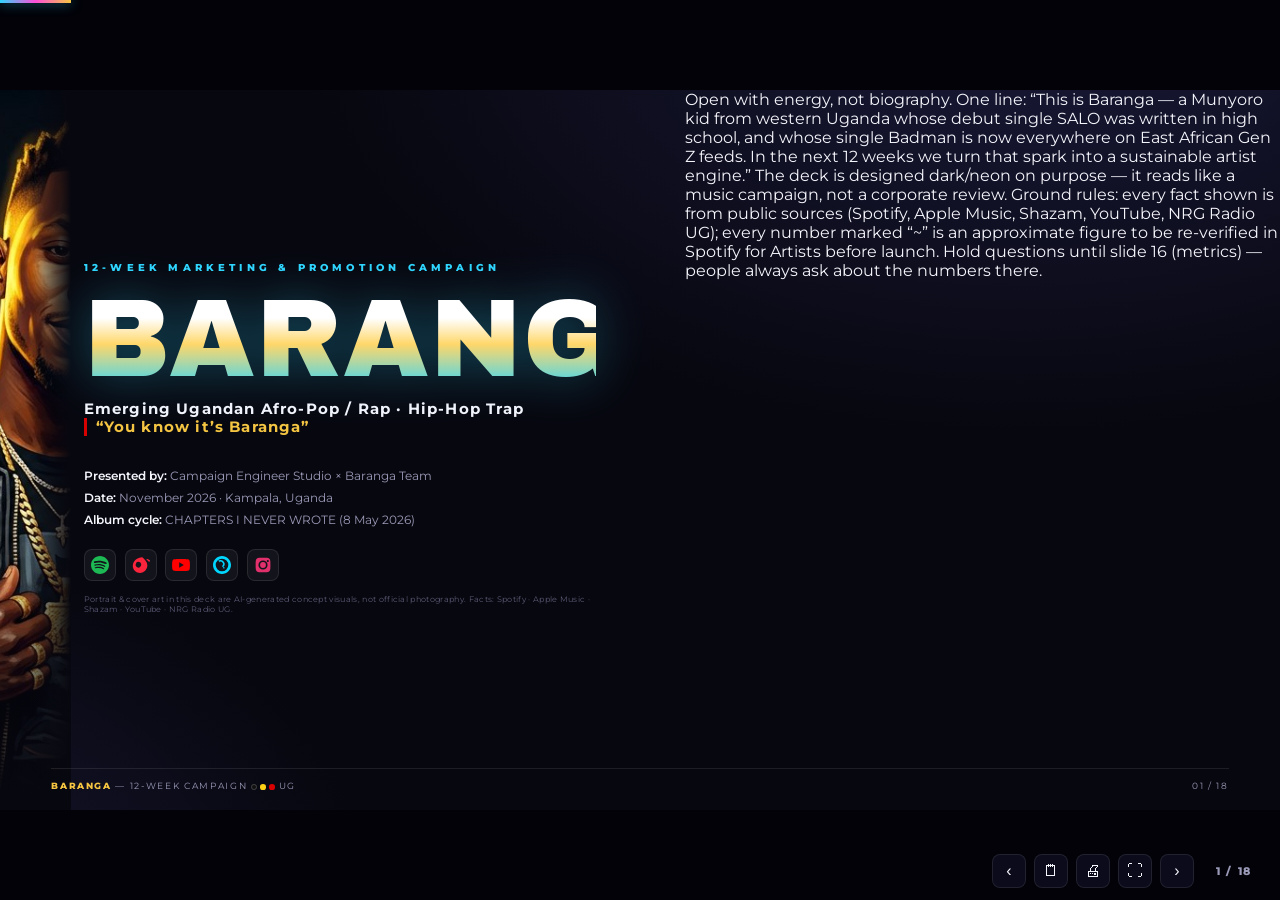
==== index.html @ 275f3c38 "Add BARANGA 12-week campaign deck: HTML slide deck + PPTX with speaker notes and AI concept art Co-a" ====
<!DOCTYPE html>
<html lang="en">
<head>
<meta charset="UTF-8" />
<meta name="viewport" content="width=device-width, initial-scale=1.0" />
<title>BARANGA — 12-Week Marketing &amp; Promotion Campaign</title>
<meta name="description" content="12-week marketing and promotion campaign for Baranga, emerging Ugandan Afro-Pop / Rap artist. Facts sourced from Spotify, Apple Music, Shazam, YouTube and NRG Radio UG interviews." />
<link rel="icon" href="data:image/svg+xml,<svg xmlns=%22http://www.w3.org/2000/svg%22 viewBox=%220 0 100 100%22><text y=%22.9em%22 font-size=%2290%22>🎤</text></svg>" />
<link rel="preconnect" href="https://fonts.googleapis.com" />
<link rel="preconnect" href="https://fonts.gstatic.com" crossorigin />
<link href="https://fonts.googleapis.com/css2?family=Montserrat:wght@400;500;600;700;800;900&family=Archivo+Black&display=swap" rel="stylesheet" />
<style>
:root{
  --bg:#07070f;
  --bg-2:#0d0d1f;
  --panel:#12122a;
  --panel-2:#171733;
  --line:rgba(255,255,255,.09);
  --text:#f4f4fb;
  --muted:#9a9ab8;
  --cyan:#2fd6ff;
  --blue:#3b82f6;
  --gold:#f5c542;
  --red:#ff3b3b;
  --green:#34d399;
  --magenta:#ff4fd8;
  --ug-yellow:#fcd116;
  --ug-red:#d90000;
  --ug-black:#111;
}
*{box-sizing:border-box;margin:0;padding:0}
html,body{height:100%}
body{
  background:#020208;
  font-family:'Montserrat',system-ui,-apple-system,sans-serif;
  color:var(--text);
  overflow:hidden;
}
/* ============ DECK SHELL ============ */
#deck{position:fixed;inset:0;display:flex;align-items:center;justify-content:center}
.slide{
  position:absolute;
  width:min(100vw,177.78vh); /* 16:9 */
  height:min(100vh,56.25vw);
  background:radial-gradient(1200px 700px at 80% -10%, #191938 0%, transparent 60%),
             radial-gradient(900px 600px at -10% 110%, #161630 0%, transparent 55%),
             var(--bg);
  overflow:hidden;
  display:none;
  flex-direction:column;
  padding:3.2% 4%;
}
.slide.active{display:flex;animation:slideIn .45s cubic-bezier(.2,.9,.25,1)}
@keyframes slideIn{from{opacity:0;transform:translateX(48px) scale(.985)}to{opacity:1;transform:none}}
/* header kicker */
.kicker{
  display:flex;align-items:center;gap:.6rem;
  font-size:clamp(8px,.85vw,12px);font-weight:800;letter-spacing:.28em;
  text-transform:uppercase;color:var(--cyan);
}
.kicker .dot{width:.55em;height:.55em;border-radius:50%;background:var(--cyan);box-shadow:0 0 .8em var(--cyan)}
h1,h2{font-family:'Archivo Black','Montserrat',sans-serif;letter-spacing:.01em}
.slide h2{
  font-size:clamp(22px,3.4vw,46px);font-weight:900;line-height:1.05;
  margin:.35em 0 .5em;text-transform:uppercase;
}
.slide h2 .accent{color:var(--gold)}
.slide h2 .cyan{color:var(--cyan)}
.lede{color:var(--muted);font-size:clamp(10px,1.05vw,15px);max-width:60ch}
/* footer strip */
.foot{
  position:absolute;left:4%;right:4%;bottom:2.6%;
  display:flex;justify-content:space-between;align-items:center;
  border-top:1px solid var(--line);padding-top:.9%;
  font-size:clamp(7px,.72vw,10px);letter-spacing:.18em;text-transform:uppercase;color:var(--muted);
}
.foot b{color:var(--gold);font-weight:800}
.foot .ug-dots{display:inline-flex;gap:3px;vertical-align:middle;margin:0 .45em}
.foot .ug-dots i{width:.62em;height:.62em;border-radius:50%;display:inline-block}
.foot .ug-dots i:nth-child(1){background:#111;border:1px solid #444}
.foot .ug-dots i:nth-child(2){background:var(--ug-yellow)}
.foot .ug-dots i:nth-child(3){background:var(--ug-red)}
/* content helpers */
.grid{display:grid;gap:1.1%;flex:1;min-height:0}
.panel{
  background:linear-gradient(160deg,var(--panel-2),var(--panel));
  border:1px solid var(--line);border-radius:14px;padding:1.1em 1.25em;
  position:relative;overflow:hidden;
}
.panel::before{content:"";position:absolute;top:0;left:0;right:0;height:2px;
  background:linear-gradient(90deg,transparent,var(--cyan),transparent);opacity:.55}
.chip{display:inline-flex;align-items:center;gap:.4em;border:1px solid var(--line);
  background:rgba(255,255,255,.04);border-radius:999px;padding:.32em .85em;
  font-size:clamp(8px,.78vw,11px);font-weight:700;letter-spacing:.06em;color:#dcdcf0}
.chip.gold{border-color:rgba(245,197,66,.45);color:var(--gold)}
.chip.cyan{border-color:rgba(47,214,255,.4);color:var(--cyan)}
.chip.red{border-color:rgba(255,59,59,.45);color:#ff8a8a}
.chip.green{border-color:rgba(52,211,153,.4);color:var(--green)}
.tag-label{font-size:clamp(7px,.68vw,9px);letter-spacing:.22em;text-transform:uppercase;color:var(--muted);font-weight:800}
img.cover{border-radius:12px;border:1px solid var(--line);object-fit:cover;box-shadow:0 18px 50px rgba(0,0,0,.6)}
.small{font-size:clamp(8px,.8vw,11px);color:var(--muted);line-height:1.45}
strong.hl{color:var(--gold)}
.neon-text{text-shadow:0 0 18px rgba(47,214,255,.65),0 0 42px rgba(47,214,255,.3)}
.gold-glow{text-shadow:0 0 18px rgba(245,197,66,.6),0 0 42px rgba(245,197,66,.28)}
/* progress + chrome */
#progress{position:fixed;top:0;left:0;height:3px;width:0%;
  background:linear-gradient(90deg,var(--cyan),var(--magenta),var(--gold));
  box-shadow:0 0 12px rgba(47,214,255,.7);transition:width .35s ease;z-index:40}
#hud{position:fixed;right:14px;bottom:12px;z-index:40;display:flex;align-items:center;gap:8px;
  font-size:11px;color:#cfcfE6;letter-spacing:.14em}
#hud button{cursor:pointer;background:rgba(13,13,31,.85);border:1px solid var(--line);color:var(--text);
  border-radius:8px;width:34px;height:34px;font-size:16px;transition:.2s;backdrop-filter:blur(6px)}
#hud button:hover{border-color:var(--cyan);color:var(--cyan);box-shadow:0 0 12px rgba(47,214,255,.35)}
#counter{min-width:64px;text-align:center;font-weight:800;color:var(--muted)}
#notesBtn.on{border-color:var(--gold);color:var(--gold)}
/* speaker notes drawer */
#notes{position:fixed;left:0;right:0;bottom:0;z-index:50;max-height:38vh;overflow:auto;
  background:rgba(4,4,12,.96);border-top:2px solid var(--gold);padding:14px 22px 18px;
  transform:translateY(105%);transition:transform .3s ease;backdrop-filter:blur(8px)}
#notes.show{transform:none}
#notes h4{color:var(--gold);font-size:11px;letter-spacing:.25em;text-transform:uppercase;margin-bottom:6px}
#notes p{font-size:13px;line-height:1.6;color:#e8e8f5;max-width:110ch}
/* ============ SLIDE 1 — TITLE ============ */
#s1{padding:0;flex-direction:row}
#s1 .art{width:52%;position:relative;overflow:hidden}
#s1 .art img{position:absolute;inset:0;width:100%;height:100%;object-fit:cover;object-position:center 20%}
#s1 .art::after{content:"";position:absolute;inset:0;
  background:linear-gradient(90deg,rgba(7,7,15,0) 40%,#07070f 100%),
             linear-gradient(0deg,#07070f 2%,transparent 35%)}
#s1 .body{width:48%;display:flex;flex-direction:column;justify-content:center;padding:6% 7% 8% 1%}
#s1 .pre{font-size:clamp(8px,.82vw,11px);letter-spacing:.4em;color:var(--cyan);font-weight:800;text-transform:uppercase}
#s1 h1{font-size:clamp(56px,8.6vw,124px);line-height:.95;font-weight:400;margin:.12em 0 .08em;
  background:linear-gradient(180deg,#fff 30%,#ffd76a 55%,#2fd6ff 100%);
  -webkit-background-clip:text;background-clip:text;-webkit-text-fill-color:transparent;
  filter:drop-shadow(0 0 26px rgba(47,214,255,.35))}
#s1 .tag{font-size:clamp(10px,1.15vw,16px);color:var(--text);font-weight:700;letter-spacing:.08em;margin-bottom:.9em}
#s1 .tag em{color:var(--gold);font-style:normal;border-left:3px solid var(--ug-red);padding-left:.6em}
#s1 .meta{display:flex;flex-direction:column;gap:.5em;margin-top:1.2em}
#s1 .meta div{font-size:clamp(9px,.9vw,13px);color:var(--muted)}
#s1 .meta b{color:var(--text);font-weight:600}
.platforms{display:flex;gap:.55em;margin-top:1.4em}
.platforms span{width:2em;height:2em;border-radius:.5em;display:flex;align-items:center;justify-content:center;
  border:1px solid var(--line);background:rgba(255,255,255,.05)}
.ai-note{margin-top:1.6em;font-size:clamp(6px,.62vw,9px);color:#5c5c78;letter-spacing:.04em}
/* ============ SLIDE 2 — AGENDA ============ */
.agenda-wrap{display:grid;grid-template-columns:1.25fr .75fr;gap:2.5%;flex:1;min-height:0}
.agenda-list{display:flex;flex-direction:column;gap:.42em;justify-content:center}
.agenda-item{display:flex;align-items:center;gap:1em;padding:.42em .9em;border-radius:12px;
  border:1px solid transparent;transition:.25s;background:rgba(255,255,255,.025)}
.agenda-item:hover{border-color:var(--line);background:rgba(255,255,255,.05);transform:translateX(8px)}
.agenda-item .num{font-family:'Archivo Black';font-size:clamp(14px,1.6vw,22px);color:transparent;
  -webkit-text-stroke:1.2px var(--cyan);min-width:1.6em}
.agenda-item .txt b{display:block;font-size:clamp(11px,1.02vw,15px);font-weight:800;letter-spacing:.02em}
.agenda-item .txt span{font-size:clamp(8px,.78vw,11px);color:var(--muted)}
.collage{position:relative;border-radius:16px;overflow:hidden;border:1px solid var(--line)}
.collage img{position:absolute;border-radius:10px;border:1px solid rgba(255,255,255,.15);box-shadow:0 10px 30px rgba(0,0,0,.55)}
/* ============ TABLES ============ */
table{width:100%;border-collapse:collapse;font-size:clamp(8px,.78vw,11px)}
th{text-align:left;letter-spacing:.14em;text-transform:uppercase;font-size:.82em;color:var(--cyan);
  padding:.55em .6em;border-bottom:2px solid rgba(47,214,255,.3)}
td{padding:.5em .6em;border-bottom:1px solid var(--line);vertical-align:top;color:#d9d9ec}
tr:hover td{background:rgba(255,255,255,.03)}
/* stat cards */
.stat{display:flex;flex-direction:column;align-items:center;justify-content:center;text-align:center;gap:.2em;
  background:var(--panel-2);border:1px solid var(--line);border-radius:14px;padding:.8em}
.stat b{font-family:'Archivo Black';font-size:clamp(18px,2.1vw,30px);color:var(--gold)}
.stat span{font-size:clamp(7px,.7vw,10px);letter-spacing:.14em;text-transform:uppercase;color:var(--muted)}
/* objective cards */
.obj{display:flex;flex-direction:column;gap:.35em;padding:1em 1.1em;border-radius:14px;background:var(--panel);
  border:1px solid var(--line);border-left:3px solid var(--cyan)}
.obj:nth-child(2){border-left-color:var(--gold)} .obj:nth-child(3){border-left-color:var(--magenta)}
.obj:nth-child(4){border-left-color:var(--green)} .obj:nth-child(5){border-left-color:var(--red)}
.obj:nth-child(6){border-left-color:var(--ug-yellow)}
.obj b{font-size:clamp(10px,.95vw,14px)}
.obj span{font-size:clamp(8px,.75vw,11px);color:var(--muted);line-height:1.4}
.obj .n{font-family:'Archivo Black';font-size:clamp(16px,1.8vw,26px);color:rgba(255,255,255,.18)}
/* bullets */
ul.tick{list-style:none;display:flex;flex-direction:column;gap:.45em}
ul.tick li{position:relative;padding-left:1.5em;font-size:clamp(9px,.88vw,13px);line-height:1.45;color:#e2e2f2}
ul.tick li::before{content:"▸";position:absolute;left:.2em;color:var(--gold)}
/* calendar cards */
.week{display:flex;flex-direction:column;gap:.3em;background:var(--panel);border:1px solid var(--line);
  border-radius:12px;padding:.75em .85em}
.week .wk{display:flex;align-items:center;justify-content:space-between}
.week .wk b{font-family:'Archivo Black';font-size:clamp(10px,.95vw,13px);color:var(--cyan);letter-spacing:.08em}
.week ul{list-style:none;display:flex;flex-direction:column;gap:.28em}
.week li{font-size:clamp(7.5px,.72vw,10.5px);line-height:1.35;color:#d5d5e8;padding-left:1.05em;position:relative}
.week li::before{content:"•";position:absolute;left:0;color:var(--magenta)}
.hook{font-size:clamp(7px,.68vw,9.5px);color:var(--gold);border-top:1px dashed rgba(245,197,66,.35);padding-top:.4em;line-height:1.4}
/* timeline */
.phase{flex:1;display:flex;flex-direction:column;gap:.6em;padding:1.1em 1.2em;border-radius:16px;border:1px solid var(--line)}
.phase.p1{background:linear-gradient(165deg,#14263b,#101530);border-color:rgba(47,214,255,.35)}
.phase.p2{background:linear-gradient(165deg,#2b1430,#181030);border-color:rgba(255,79,216,.35)}
.phase.p3{background:linear-gradient(165deg,#2c2410,#1a1408);border-color:rgba(245,197,66,.4)}
.phase h3{font-size:clamp(10px,1vw,15px);letter-spacing:.12em;text-transform:uppercase}
.phase .wkrange{font-family:'Archivo Black';font-size:clamp(14px,1.5vw,22px)}
.p1 .wkrange{color:var(--cyan)} .p2 .wkrange{color:var(--magenta)} .p3 .wkrange{color:var(--gold)}
/* swot */
.swot{display:grid;grid-template-columns:1fr 1fr;grid-template-rows:1fr 1fr;gap:1%;flex:1}
.swot .cell{border-radius:14px;padding:.9em 1.1em;border:1px solid var(--line)}
.swot h4{letter-spacing:.2em;text-transform:uppercase;font-size:clamp(9px,.85vw,12px);margin-bottom:.45em}
.s-s{background:rgba(52,211,153,.08);border-color:rgba(52,211,153,.4)} .s-s h4{color:var(--green)}
.s-w{background:rgba(255,59,59,.07);border-color:rgba(255,59,59,.35)} .s-w h4{color:#ff8a8a}
.s-o{background:rgba(47,214,255,.07);border-color:rgba(47,214,255,.35)} .s-o h4{color:var(--cyan)}
.s-t{background:rgba(245,197,66,.07);border-color:rgba(245,197,66,.35)} .s-t h4{color:var(--gold)}
.swot ul{list-style:none;display:flex;flex-direction:column;gap:.28em}
.swot li{font-size:clamp(7.5px,.72vw,10.5px);line-height:1.35;color:#dcdcec;padding-left:1em;position:relative}
.swot li::before{content:"–";position:absolute;left:0;color:var(--muted)}
/* swatches */
.swatch{border-radius:12px;overflow:hidden;border:1px solid var(--line)}
.swatch .fill{height:64px}
.swatch .meta{padding:.45em .7em;background:var(--panel-2)}
.swatch .meta b{font-size:clamp(8px,.75vw,11px)} .swatch .meta span{display:block;font-size:clamp(6px,.62vw,9px);color:var(--muted)}
/* checklist */
.check{display:flex;align-items:center;gap:.9em;padding:.55em .8em;border-radius:12px;background:var(--panel);
  border:1px solid var(--line);font-size:clamp(9px,.9vw,13px)}
.check .box{width:1.35em;height:1.35em;border-radius:.32em;border:2px solid var(--cyan);flex-shrink:0;
  display:flex;align-items:center;justify-content:center;color:var(--cyan);font-weight:900}
/* utility */
.row{display:flex;gap:1.5%}
.col{display:flex;flex-direction:column;gap:.6em;min-height:0}
.fill{flex:1;min-height:0}
.center{align-items:center;justify-content:center;text-align:center}
.bar-chart rect{transition:all .3s}
/* ============ PRINT ============ */
@page{size:1280px 720px;margin:0}
@media print{
  body{overflow:visible;background:#fff}
  #deck{position:static;display:block}
  .slide{position:relative;display:flex !important;page-break-after:always;transform:none !important;
    width:1280px;height:720px;animation:none !important;-webkit-print-color-adjust:exact;print-color-adjust:exact}
  #hud,#progress,#notes{display:none !important}
}
</style>
</head>
<body>

<div id="progress"></div>
<div id="deck">

<!-- ═══════════ SLIDE 1 — TITLE ═══════════ -->
<section class="slide" id="s1" data-title="Title">
  <div class="art"><img src="assets/portrait-hero.jpg" alt="Stylized portrait of Baranga (AI-generated concept art)" /></div>
  <div class="body">
    <div class="pre">12-Week Marketing &amp; Promotion Campaign</div>
    <h1>BARANGA</h1>
    <div class="tag">Emerging Ugandan Afro-Pop / Rap · Hip-Hop Trap<br /><em>“You know it’s Baranga”</em></div>
    <div class="meta">
      <div><b>Presented by:</b> Campaign Engineer Studio × Baranga Team</div>
      <div><b>Date:</b> November 2026 · Kampala, Uganda</div>
      <div><b>Album cycle:</b> CHAPTERS I NEVER WROTE (8 May 2026)</div>
    </div>
    <div class="platforms" aria-hidden="true">
      <span title="Spotify"><svg width="18" height="18" viewBox="0 0 24 24" fill="#1DB954"><path d="M12 0C5.4 0 0 5.4 0 12s5.4 12 12 12 12-5.4 12-12S18.66 0 12 0zm5.52 17.34a.75.75 0 0 1-1.03.25c-2.82-1.72-6.37-2.11-10.56-1.16a.748.748 0 0 1-.33-1.46c4.56-1.04 8.5-.59 11.67 1.34.35.22.46.68.25 1.03zm1.44-3.2a.94.94 0 0 1-1.29.31c-3.23-1.99-8.16-2.57-11.98-1.41a.94.94 0 1 1-.54-1.8c4.36-1.32 9.8-.68 13.5 1.6.44.27.58.86.31 1.3zm.12-3.33C15.24 8.4 8.9 8.19 5.22 9.3a1.12 1.12 0 1 1-.66-2.15C8.86 5.87 15.9 6.1 20.9 9.07a1.12 1.12 0 0 1-2.28.74z"/></svg></span>
      <span title="Apple Music"><svg width="18" height="18" viewBox="0 0 24 24" fill="#FA243C"><path d="M23.99 6.42a.86.86 0 0 0-.4-.7A10.6 10.6 0 0 0 20.5 4a.87.87 0 0 0-1 .38.87.87 0 0 0 .2 1.1 12.6 12.6 0 0 1 2.5 1.78.9.9 0 0 0 1.1.2.86.86 0 0 0 .69-1.04zM12.9 2.1C7.6 2.1 3.1 5.4 1.5 10.3c-1.1 3.4-.2 6.9 2.2 9.3 2 2 4.7 3 7.5 2.9a9.5 9.5 0 0 0 6.4-2.9 9.3 9.3 0 0 0 2.9-6.7c.1-4.4-3-8.1-7.6-11.8zm-1.2 11.3a3.6 3.6 0 0 1-4.9 1.5 3.6 3.6 0 0 1-1.7-4.3 3.6 3.6 0 0 1 4.7-2.6 3.6 3.6 0 0 1 1.9 5.4z"/></svg></span>
      <span title="YouTube"><svg width="18" height="18" viewBox="0 0 24 24" fill="#FF0000"><path d="M23.5 6.5a3 3 0 0 0-2.1-2.1C19.5 4 12 4 12 4s-7.5 0-9.4.4A3 3 0 0 0 .5 6.5 32 32 0 0 0 .1 12a32 32 0 0 0 .4 5.5 3 3 0 0 0 2.1 2.1c1.9.4 9.4.4 9.4.4s7.5 0 9.4-.4a3 3 0 0 0 2.1-2.1A32 32 0 0 0 23.9 12a32 32 0 0 0-.4-5.5zM9.6 15.6V8.4L15.8 12z"/></svg></span>
      <span title="Shazam"><svg width="18" height="18" viewBox="0 0 24 24" fill="#00D7FF"><path d="M12 0C5.4 0 0 5.4 0 12s5.4 12 12 12 12-5.4 12-12S18.6 0 12 0zm0 20.4a8.4 8.4 0 1 1 8.4-8.4A8.4 8.4 0 0 1 12 20.4zm3.6-5.1a1.2 1.2 0 1 1-1.7-1 5.3 5.3 0 0 0 0-7.4 5.2 5.2 0 0 0-7.6.2 1.2 1.2 0 1 1 1.9 1.5 3 3 0 0 1 4.3-.1 2.9 2.9 0 0 1 0 4.3 1.2 1.2 0 0 1-.5 1.5z"/></svg></span>
      <span title="Instagram / TikTok"><svg width="18" height="18" viewBox="0 0 24 24" fill="#E1306C"><path d="M12 2.2c3.2 0 3.6 0 4.9.1 3.3.1 4.8 1.7 4.9 4.9.1 1.3.1 1.6.1 4.8s0 3.6-.1 4.8c-.1 3.2-1.7 4.8-4.9 4.9-1.3.1-1.6.1-4.9.1s-3.6 0-4.8-.1c-3.3-.1-4.8-1.7-4.9-4.9-.1-1.3-.1-1.6-.1-4.8s0-3.6.1-4.8C2.4 4 4 2.4 7.2 2.3 8.4 2.2 8.8 2.2 12 2.2zm0 3.7a6.1 6.1 0 1 0 6.1 6.1A6.1 6.1 0 0 0 12 5.9zm0 10a3.9 3.9 0 1 1 3.9-3.9A3.9 3.9 0 0 1 12 15.9zm6.4-10.5a1.4 1.4 0 1 0 1.4 1.4 1.4 1.4 0 0 0-1.4-1.4z"/></svg></span>
    </div>
    <div class="ai-note">Portrait &amp; cover art in this deck are AI-generated concept visuals, not official photography. Facts: Spotify · Apple Music · Shazam · YouTube · NRG Radio UG.</div>
  </div>
  <div class="foot"><span><b>BARANGA</b> — 12-Week Campaign<span class="ug-dots"><i></i><i></i><i></i></span>UG</span><span>01 / 18</span></div>
  <div class="notes">Open with energy, not biography. One line: “This is Baranga — a Munyoro kid from western Uganda whose debut single SALO was written in high school, and whose single Badman is now everywhere on East African Gen Z feeds. In the next 12 weeks we turn that spark into a sustainable artist engine.” The deck is designed dark/neon on purpose — it reads like a music campaign, not a corporate review. Ground rules: every fact shown is from public sources (Spotify, Apple Music, Shazam, YouTube, NRG Radio UG); every number marked “~” is an approximate figure to be re-verified in Spotify for Artists before launch. Hold questions until slide 16 (metrics) — people always ask about the numbers there.</div>
</section>

<!-- ═══════════ SLIDE 2 — AGENDA ═══════════ -->
<section class="slide" id="s2" data-title="Agenda">
  <div class="kicker"><span class="dot"></span>Agenda</div>
  <h2>What we’ll <span class="cyan">cover</span></h2>
  <div class="agenda-wrap">
    <div class="agenda-list">
      <div class="agenda-item"><div class="num">01</div><div class="txt"><b>Who is the Artist</b><span>Origin, name meaning &amp; current momentum</span></div></div>
      <div class="agenda-item"><div class="num">02</div><div class="txt"><b>Campaign Objectives</b><span>SMART goals across awareness, streams &amp; fan growth</span></div></div>
      <div class="agenda-item"><div class="num">03</div><div class="txt"><b>Audience Profile</b><span>Ugandan / East African Gen Z, 16–25</span></div></div>
      <div class="agenda-item"><div class="num">04</div><div class="txt"><b>Brand Archetypes</b><span>Outlaw × Everyman × Jester</span></div></div>
      <div class="agenda-item"><div class="num">05</div><div class="txt"><b>Competition Analysis</b><span>Peers, veterans &amp; Baranga’s edge</span></div></div>
      <div class="agenda-item"><div class="num">06</div><div class="txt"><b>Positioning &amp; Strategy</b><span>The statement, pillars &amp; hashtags</span></div></div>
      <div class="agenda-item"><div class="num">07</div><div class="txt"><b>Visual Identity</b><span>Colors, type, imagery, do’s &amp; don’ts</span></div></div>
      <div class="agenda-item"><div class="num">08</div><div class="txt"><b>12-Week Timeline &amp; Calendar</b><span>Phases, weekly rhythm &amp; daily themes</span></div></div>
      <div class="agenda-item"><div class="num">09</div><div class="txt"><b>Success Metrics &amp; Next Steps</b><span>KPIs, tooling &amp; launch checklist</span></div></div>
    </div>
    <div class="collage" style="background:var(--panel-2)">
      <img src="assets/cover-badman.jpg" alt="Badman single concept cover" style="width:62%;top:5%;left:6%;z-index:3" />
      <img src="assets/cover-chapters.jpg" alt="CHAPTERS I NEVER WROTE album concept cover" style="width:44%;bottom:26%;right:6%;z-index:4" />
      <img src="assets/landscape-western-uganda.jpg" alt="Western Uganda landscape concept" style="width:70%;bottom:4%;left:6%;z-index:2" />
    </div>
  </div>
  <div class="foot"><span><b>BARANGA</b> — Agenda<span class="ug-dots"><i></i><i></i><i></i></span>UG</span><span>02 / 18</span></div>
  <div class="notes">Run this slide in under 40 seconds — it’s a map, not a story. Flag the two slides people should watch closely: 8 (positioning) and 12–15 (the calendar) — that’s where strategy becomes execution. Mention that every “Visual Suggestion” from the planning doc is now baked into the design of the deck itself, so this room is seeing the moodboard, not just reading about it.</div>
</section>

<!-- ═══════════ SLIDE 3 — WHO IS THE ARTIST 1/2 ═══════════ -->
<section class="slide" id="s3" data-title="Who is the Artist (1/2)">
  <div class="kicker"><span class="dot"></span>Who is the Artist · 1 of 2</div>
  <h2>From <span class="accent">western Uganda</span><br />to the whole timeline</h2>
  <div class="row fill">
    <div class="col" style="flex:1.15">
      <ul class="tick">
        <li><strong class="hl">Baranga</strong> — Baranga Ferdinand, professionally <b>BARANGA</b> (Ferdinand Baranga). Dynamic Ugandan <b>Afro-pop</b> &amp; <b>rap / hip-hop trap</b> artist.</li>
        <li>Career began <b>2023</b>. Debut single <strong class="hl">“SALO”</strong> (24 Aug 2024) — written and released while still in <b>high school</b>.</li>
        <li>SALO is his first song built on a <b>true personal story</b> — widely understood to be about an affair; it established the “real stories, real chapters” identity.</li>
        <li>From <b>western Uganda</b>; <b>Munyoro</b> heritage — self-described “Motorola by tribe” energy: tough, loud, proud.</li>
        <li>The name <strong class="hl">“Baranga”</strong> fuses his <b>hometown</b> with the idea of <b>“spreading the good news”</b> — i.e. spreading good music.</li>
        <li>Inspired by an <b>uncle already in the music industry</b> — music was the family business long before streaming.</li>
      </ul>
      <div class="row" style="gap:.6em;flex-wrap:wrap;margin-top:.2em">
        <span class="chip cyan">Munyoro pride</span>
        <span class="chip gold">High-school origin story</span>
        <span class="chip">Western Uganda → Kampala</span>
        <span class="chip green">“Spreading the good news”</span>
      </div>
      <div class="panel" style="margin-top:.2em;border-left:3px solid var(--gold)">
        <div class="tag-label">Signature line</div>
        <div style="font-family:'Archivo Black';font-size:clamp(14px,1.6vw,22px);margin-top:.2em" class="gold-glow">“You know it’s Baranga.”</div>
      </div>
    </div>
    <div class="col" style="flex:.85">
      <img class="cover fill" src="assets/landscape-western-uganda.jpg" alt="Stylized western Uganda landscape (Ruwenzori) concept art" style="min-height:0" />
      <div class="small" style="text-align:center">Western Uganda — Ruwenzori foothills &amp; the lakes. Baranga’s roots: <b>Munyoro country</b>, now exporting sound to Kampala &amp; beyond.</div>
    </div>
  </div>
  <div class="foot"><span><b>BARANGA</b> — Who is the Artist<span class="ug-dots"><i></i><i></i><i></i></span>UG</span><span>03 / 18</span></div>
  <div class="notes">Tell the SALO story slowly — it’s the single most persuasive thing in the room. A teenager writes a song about a real affair, self-releases it, and it breaks through. That’s why the positioning leans on authenticity rather than polish. Note the dual meaning of the name and repeat it: hometown + “spreading the good news.” If asked about the uncle, keep it warm and brief — “music was in the family long before the streams were.” Avoid overclaiming listener numbers here; that lives on slide 4.</div>
</section>

<!-- ═══════════ SLIDE 4 — WHO IS THE ARTIST 2/2 ═══════════ -->
<section class="slide" id="s4" data-title="Who is the Artist (2/2)">
  <div class="kicker"><span class="dot"></span>Who is the Artist · 2 of 2</div>
  <h2>The <span class="cyan">catalogue</span> &amp; current status</h2>
  <div class="row fill">
    <div class="col" style="flex:.9">
      <img class="cover" src="assets/cover-badman.jpg" alt="Badman — concept single cover" style="flex:1.2;min-height:0;width:100%" />
      <div class="row" style="gap:4%">
        <div class="stat" style="flex:1"><b>~4,042</b><span>Spotify monthly listeners*</span></div>
        <div class="stat" style="flex:1"><b>311K+</b><span>“Badman” streams*</span></div>
        <div class="stat" style="flex:1"><b>~68K</b><span>YouTube — Badman visualizer*</span></div>
      </div>
      <div class="small">*Approximate public figures at time of research (late 2026). Re-verify in Spotify for Artists / YouTube Studio before launch; never quote in paid media without refreshing.</div>
    </div>
    <div class="col" style="flex:1.1">
      <div class="panel" style="padding-bottom:.7em">
        <div class="tag-label">Key releases</div>
        <table style="margin-top:.4em">
          <thead><tr><th>Release</th><th>Year</th><th>Notes</th></tr></thead>
          <tbody>
            <tr><td><b>SALO</b></td><td>2024</td><td>Debut single · 24 Aug 2024 · written in high school · true story</td></tr>
            <tr><td><b>Badman</b> (feat. STANDO &amp; Andrinah)</td><td>2025</td><td><b>Biggest hit</b> — released 3 May 2025 · 5844655 Records DK · Gen Z chokehold · strong Shazam</td></tr>
            <tr><td><b>Party Riddim</b></td><td>2025</td><td>Feat. Ace Kaawa · dance/party record</td></tr>
            <tr><td><b>Do you?</b> · <b>Confirm</b></td><td>2025</td><td>Singles building the trap/Afro-pop lane</td></tr>
            <tr><td><b>CHAPTERS I NEVER WROTE</b></td><td>2026</td><td>7-track debut album · <b>8 May 2026</b></td></tr>
          </tbody>
        </table>
      </div>
      <div class="panel">
        <div class="tag-label">Album tracklist — CHAPTERS I NEVER WROTE</div>
        <div class="row" style="flex-wrap:wrap;gap:.45em;margin-top:.5em">
          <span class="chip cyan">01 PARADISE (TUNGI)</span>
          <span class="chip">02 WAGWUAN (MR FALLBACK &amp; MELLAN KUNTA)</span>
          <span class="chip gold">03 KAMPALA (DEEJAY KLVN)</span>
          <span class="chip">04 LOST CAUSE (KRAVYNZ &amp; KING AVO)</span>
          <span class="chip">05 BREATHE (MR FALLBACK)</span>
          <span class="chip red">06 JAGERMEISTER (KING AVO)</span>
          <span class="chip magenta" style="border-color:rgba(255,79,216,.4);color:var(--magenta)">07 FREAKY</span>
        </div>
      </div>
      <div class="row" style="gap:.6em;flex-wrap:wrap">
        <span class="chip green">@_baranga across platforms</span>
        <span class="chip">YouTube visualizers</span>
        <span class="chip">Peer collabs: STANDO · Andrinah · Ace Kaawa · King Avo · TUNGI</span>
      </div>
    </div>
  </div>
  <div class="foot"><span><b>BARANGA</b> — Music &amp; Momentum<span class="ug-dots"><i></i><i></i><i></i></span>UG</span><span>04 / 18</span></div>
  <div class="notes">Land three proof points, in this order: (1) Badman — a 2025 record already out-streaming expectations and Shazam-ing organically; (2) the album — CHAPTERS I NEVER WROTE dropped 8 May 2026 with seven chapters and star features, so this campaign rides an album cycle, not a one-off single; (3) velocity — roughly 4k monthly listeners today means headroom, not saturation. If someone challenges the 311K figure, concede gracefully: “public counters move; treat it as order-of-magnitude, and we refresh all numbers in week 0.” Close the loop: this is an artist mid-breakout, and the next 12 weeks decide whether the spike flattens or compounds.</div>
</section>

<!-- ═══════════ SLIDE 5 — OBJECTIVES ═══════════ -->
<section class="slide" id="s5" data-title="Campaign Objectives">
  <div class="kicker"><span class="dot"></span>Campaign Objectives</div>
  <h2>From <span class="accent">spark</span> to <span class="cyan">system</span></h2>
  <div class="lede">Overall goal: build sustainable momentum for BARANGA as the authentic Gen Z “Badman” voice over 12 weeks — measured, not vibes.</div>
  <div class="grid" style="grid-template-columns:repeat(3,1fr);grid-auto-rows:1fr;margin-top:1.2%">
    <div class="obj"><div class="n">01</div><b>Awareness ×2–3</b><span>Grow monthly listeners &amp; video views 2–3× baseline by Week 12; Badman + 1 album deep cut trending on UG TikTok/Reels.</span></div>
    <div class="obj"><div class="n">02</div><b>Streams +50–100%</b><span>Lift Spotify streams &amp; saves 50–100%+ over the 12-week window; album tracks compounding week-over-week.</span></div>
    <div class="obj"><div class="n">03</div><b>Audience +10–15K</b><span>Add 10–15K combined engaged followers (IG/TikTok/YouTube) with 5K+ joining email/WhatsApp community.</span></div>
    <div class="obj"><div class="n">04</div><b>UGC Engine</b><span>Seed ≥500 user videos using #BarangaBadman; 3 recurring challenge formats; 20+ creator duets/stitches.</span></div>
    <div class="obj"><div class="n">05</div><b>Industry Openings</b><span>3+ playlist adds (editorial/independent UG &amp; East Africa), 2+ radio interviews, 1 live performance or showcase booked.</span></div>
    <div class="obj"><div class="n">06</div><b>Long-Term Engine</b><span>Repeatable content system + release calendar for 2027 singles; management/label-ready campaign report.</span></div>
  </div>
  <div class="foot"><span><b>BARANGA</b> — Objectives<span class="ug-dots"><i></i><i></i><i></i></span>UG</span><span>05 / 18</span></div>
  <div class="notes">Frame every objective as SMART on the whiteboard: each has a number, a deadline (end of Week 12) and a source of truth. Stress sequencing — awareness feeds streams, streams feed follows, follows feed UGC, UGC feeds industry leverage. If the room only remembers one line: “We are not buying fame; we are compounding a fanbase that already exists.” Objectives 05 and 06 are the ones management cares about most — playlist adds and a booked showcase are the tangible wins that unlock the next conversation about touring or distribution.</div>
</section>

<!-- ═══════════ SLIDE 6 — AUDIENCE ═══════════ -->
<section class="slide" id="s6" data-title="Audience Profile">
  <div class="kicker"><span class="dot"></span>Audience Profile</div>
  <h2>Gen Z, <span class="accent">Kampala-first</span>,<br />East-Africa-ready</h2>
  <div class="row fill">
    <div class="col" style="flex:1.05">
      <div class="row" style="flex:1">
        <div class="panel fill" style="border-top:3px solid var(--green)">
          <div class="tag-label" style="color:var(--green)">✓ What they want</div>
          <ul class="tick" style="margin-top:.5em">
            <li>Authentic, unpolished voices — not industry robots</li>
            <li>Party records they can dance to at 2AM in Kabalagala</li>
            <li>Local flavor: Luganda/Runyoro inflections, Kampala slang</li>
            <li>Relatable origin stories they can quote and share</li>
            <li>Sound they can claim as “ours” before the world catches on</li>
          </ul>
        </div>
        <div class="panel fill" style="border-top:3px solid var(--red)">
          <div class="tag-label" style="color:#ff8a8a">✕ What’s missing</div>
          <ul class="tick" style="margin-top:.5em">
            <li>Young artists polished by majors, disconnected from street</li>
            <li>Generic “Afrobeats” clones with no Ugandan fingerprint</li>
            <li>No recurring Baranga-style fan ritual or challenge culture</li>
            <li>Few emerging acts with both streaming numbers <i>and</i> a story</li>
            <li>East-African faces rare in global trap/Afro-pop playlists</li>
          </ul>
        </div>
        <div class="panel fill" style="border-top:3px solid var(--gold)">
          <div class="tag-label" style="color:var(--gold)">⇄ How Baranga fills it</div>
          <ul class="tick" style="margin-top:.5em">
            <li>High-school-to-Badman story = instant quote-tweet bait</li>
            <li>True-story songwriting (SALO) builds parasocial trust</li>
            <li>Badman energy + melodic hooks = TikTok-ready moments</li>
            <li>Munyoro roots + Kampala hustle = two audiences, one artist</li>
            <li>Visual, meme-able identity: “You know it’s Baranga”</li>
          </ul>
        </div>
      </div>
      <div class="row" style="gap:.5em;flex-wrap:wrap">
        <span class="chip cyan">16–25 primary</span>
        <span class="chip">Urban Kampala + western UG spillover</span>
        <span class="chip">TikTok · Reels · YouTube Shorts</span>
        <span class="chip">Spotify + Audiomack streaming</span>
        <span class="chip gold">Secondary: 25–34 nostalgic Afro-pop fans</span>
      </div>
    </div>
    <img class="cover" src="assets/moodboard-genz.jpg" alt="Gen Z Kampala nightlife moodboard — concept art" style="flex:.78;min-height:0" />
  </div>
  <div class="foot"><span><b>BARANGA</b> — Audience<span class="ug-dots"><i></i><i></i><i></i></span>UG</span><span>06 / 18</span></div>
  <div class="notes">Open the three columns left to right and pause on the middle one — “what’s missing.” That gap is the campaign’s reason to exist; Baranga is the bridge, not just another artist. If the room pushes back that the audience is “just TikTok kids,” widen the frame: primary is 16–25 heavy social, but the SALO true-story angle travels to 25–34 too. Close with the moodboard image: “This is the energy we’re pouring media into.”</div>
</section>

<!-- ═══════════ SLIDE 7 — ARCHETYPES ═══════════ -->
<section class="slide" id="s7" data-title="Brand Archetypes">
  <div class="kicker"><span class="dot"></span>Brand Archetypes</div>
  <h2>Outlaw <span class="cyan">×</span> Everyman <span class="cyan">×</span> Jester</h2>
  <div class="row fill center" style="gap:2%">
    <div class="panel" style="flex:1;border-top:3px solid var(--red);height:88%">
      <div class="tag-label" style="color:#ff8a8a">Primary · Outlaw / Rebel</div>
      <div style="font-size:clamp(30px,4vw,54px);margin:.15em 0">🕶️</div>
      <b style="font-size:clamp(12px,1.15vw,17px)">“The Badman”</b>
      <p class="small" style="margin-top:.4em">Rules are suggestions. The walk, the snarl, the “Ayagala badman…” hook. Swagger without apology — the archetype behind the Badman single and its cover codes: smoke, neon, leather, red/blue.</p>
      <div class="row" style="flex-wrap:wrap;gap:.4em;margin-top:.6em"><span class="chip red">Confidence</span><span class="chip red">Defiance</span><span class="chip red">Independence</span></div>
    </div>
    <div class="col center" style="flex:.8">
      <img class="cover" src="assets/portrait-hero.jpg" alt="Baranga stylized portrait (AI concept art)" style="width:100%;aspect-ratio:3/4;object-position:center 15%" />
      <div class="small" style="text-align:center">The intersection: <b>raw confidence</b>, <b>real story</b>, <b>party frequency</b>.</div>
    </div>
    <div class="col" style="flex:1;height:88%;gap:4%">
      <div class="panel fill" style="border-top:3px solid var(--blue)">
        <div class="tag-label" style="color:var(--cyan)">Secondary · Everyman</div>
        <div style="font-size:clamp(26px,3.2vw,42px);margin:.1em 0">🤝</div>
        <b style="font-size:clamp(11px,1vw,15px)">“The High-School Kid Who Made It”</b>
        <p class="small" style="margin-top:.35em">Relatable roots, family in the industry, wrote his breakout in a classroom. Fans feel like they grew up with him — trust before fame.</p>
      </div>
      <div class="panel fill" style="border-top:3px solid var(--ug-yellow)">
        <div class="tag-label" style="color:var(--ug-yellow)">Tertiary · Jester / Lover</div>
        <div style="font-size:clamp(26px,3.2vw,42px);margin:.1em 0">🎉</div>
        <b style="font-size:clamp(11px,1vw,15px)">“The Party Frequency”</b>
        <p class="small" style="margin-top:.35em">Party Riddim, melodic hooks, romance records — the Jester’s humor and the Lover’s pull keep the catalogue re-listenable beyond the snarl.</p>
      </div>
    </div>
  </div>
  <div class="foot"><span><b>BARANGA</b> — Archetypes<span class="ug-dots"><i></i><i></i><i></i></span>UG</span><span>07 / 18</span></div>
  <div class="notes">Use the center portrait as the pivot point: “Outlaw gets the click, Everyman gets the save, Jester gets the replay.” Kill the idea that Baranga is only ‘the angry badman’ — the mix is what makes the persona sustainable for 12 weeks of content without audience fatigue. Ask the room: which archetype does the next single lead with? That answer determines the Week 9+ content ratio.</div>
</section>

<!-- ═══════════ SLIDE 8 — COMPETITION ═══════════ -->
<section class="slide" id="s8" data-title="Competition Analysis">
  <div class="kicker"><span class="dot"></span>Competition Analysis</div>
  <h2>Where Baranga <span class="accent">wins</span></h2>
  <div class="row fill">
    <div class="swot" style="flex:1.15">
      <div class="cell s-s"><h4>Strengths</h4>
        <ul>
          <li>True-story songwriting (SALO) — instant narrative credibility</li>
          <li>Badman: real traction (311K+ streams*, Shazam momentum, Gen Z pull)</li>
          <li>High-school origin = fresh, quotable, underexposed angle in UG hip-hop</li>
          <li>Peer collab web: STANDO, Andrinah, Ace Kaawa, King Avo, MR FALLBACK, TUNGI, DEEJAY KLVN, KRAVYNZ</li>
          <li>Hungry, available, visually distinct (streetwear + neon)</li>
        </ul>
      </div>
      <div class="cell s-w"><h4>Weaknesses</h4>
        <ul>
          <li>Small baseline audience (~4K monthly listeners*) — thin paid-media efficiency today</li>
          <li>Low content volume / inconsistent posting cadence</li>
          <li>No owned community asset (channel/list) yet</li>
          <li>Limited live &amp; TV/radio footprint vs. veterans</li>
          <li>Single-hit risk if Badman momentum isn’t converted</li>
        </ul>
      </div>
      <div class="cell s-o"><h4>Opportunities</h4>
        <ul>
          <li>Album cycle (CHAPTERS I NEVER WROTE) gives 7 tracks of content runway</li>
          <li>Afro-trap + Afro-pop gap for authentic young UG voices on global playlists</li>
          <li>Short-form video is underpriced for UG artists; first-mover on Badman challenge</li>
          <li>NRG Radio UG &amp; UG blogs actively cover emerging artists</li>
          <li>Diaspora UG communities (London, Toronto, Dubai) as streaming multipliers</li>
        </ul>
      </div>
      <div class="cell s-t"><h4>Threats</h4>
        <ul>
          <li>Established acts (e.g., label-backed urban acts) dominate playlists &amp; shows</li>
          <li>Viral fatigue — Badman may not chart again without reinvention</li>
          <li>Copycat challenges from better-resourced artists</li>
          <li>Weak monetization turns momentum into burnout</li>
          <li>Platform algorithm shifts (TikTok/IG reach volatility)</li>
        </ul>
      </div>
    </div>
    <div class="col" style="flex:.85">
      <div class="panel fill">
        <div class="tag-label">Peer set (sound &amp; lane)</div>
        <div class="row" style="flex-wrap:wrap;gap:.4em;margin:.5em 0">
          <span class="chip cyan">Ace Kaawa</span>
          <span class="chip cyan">STANDO</span>
          <span class="chip cyan">Andrinah</span>
          <span class="chip">King Avo</span>
          <span class="chip">MR FALLBACK</span>
          <span class="chip">TUNGI</span>
          <span class="chip">MELLAN KUNTA</span>
          <span class="chip">DEEJAY KLVN</span>
        </div>
        <div class="tag-label" style="margin-top:.3em">Established reference points</div>
        <p class="small" style="margin:.35em 0 .6em">Label-backed UG urban/Afro-pop acts set the ceiling on playlists and billing. Baranga doesn’t outspend them — he <b>out-stories</b> and <b>out-posts</b> them.</p>
        <div class="tag-label">Baranga’s differentiation</div>
        <ul class="tick" style="margin-top:.4em">
          <li><b>Authenticity over polish</b> — the story IS the marketing</li>
          <li><b>Speed</b> — weekly shipping cadence vs. quarterly veteran cycles</li>
          <li><b>Origin story</b> — high-school true-story lane nobody else owns</li>
          <li><b>Peer network</b> — collabs as distribution, not decoration</li>
        </ul>
      </div>
      <div class="small">*Stream figures are public approximations (see slide 4). Peer list reflects credited collaborators on released &amp; upcoming records — not a claim of relationship beyond the music.</div>
    </div>
  </div>
  <div class="foot"><span><b>BARANGA</b> — Competition<span class="ug-dots"><i></i><i></i><i></i></span>UG</span><span>08 / 18</span></div>
  <div class="notes">Be honest in the weaknesses column — credibility with the artist’s team comes from not flinching. Then pivot hard to opportunities: the album cycle is a 12-week content goldmine. The closing line: “We can’t out-budget the majors; we out-authenticity them.” If pressed on King Avo or MR FALLBACK being ‘competition,’ reframe: they’re feature partners first, competitors second — collabs are distribution in this market.</div>
</section>

<!-- ═══════════ SLIDE 9 — POSITIONING & STRATEGY ═══════════ -->
<section class="slide" id="s9" data-title="Positioning &amp; Strategy">
  <div class="kicker"><span class="dot"></span>Positioning &amp; Strategy</div>
  <h2>Own the <span class="accent">“Badman”</span> lane</h2>
  <div class="panel" style="border-left:4px solid var(--gold);margin-bottom:1.1%">
    <div class="tag-label">Positioning statement</div>
    <p style="font-size:clamp(11px,1.15vw,17px);line-height:1.5;margin-top:.35em;font-weight:600">For <b>Ugandan &amp; East African Gen Z (16–25)</b> who want music that feels <b>raw, local and theirs</b>, <b>BARANGA</b> is the <b>emerging Afro-pop / rap artist</b> who turns <b>true-story, high-school-rooted songwriting</b> into <b>party-ready trap anthems</b> — because unlike polished industry acts, his music was <b>written in the classroom, not in a boardroom</b>. <span class="gold-glow" style="color:var(--gold)">You know it’s Baranga.</span></p>
  </div>
  <div class="grid" style="grid-template-columns:repeat(6,1fr);margin-bottom:1.1%">
    <div class="panel center" style="padding:.9em .5em"><div style="font-size:clamp(18px,2vw,28px)">🎥</div><div class="tag-label" style="margin-top:.35em;color:var(--cyan)">Content Engine</div><div class="small">4–7 short-form posts/wk</div></div>
    <div class="panel center" style="padding:.9em .5em"><div style="font-size:clamp(18px,2vw,28px)">📢</div><div class="tag-label" style="margin-top:.35em;color:var(--cyan)">Amplification</div><div class="small">Boost winners, not guesses</div></div>
    <div class="panel center" style="padding:.9em .5em"><div style="font-size:clamp(18px,2vw,28px)">🤝</div><div class="tag-label" style="margin-top:.35em;color:var(--cyan)">Community</div><div class="small">WhatsApp/Discord + replies</div></div>
    <div class="panel center" style="padding:.9em .5em"><div style="font-size:clamp(18px,2vw,28px)">🎯</div><div class="tag-label" style="margin-top:.35em;color:var(--gold)">Paid (Optional)</div><div class="small">Only proven creatives</div></div>
    <div class="panel center" style="padding:.9em .5em"><div style="font-size:clamp(18px,2vw,28px)">📰</div><div class="tag-label" style="margin-top:.35em;color:var(--gold)">Earned</div><div class="small">NRG, blogs, podcasts, radio</div></div>
    <div class="panel center" style="padding:.9em .5em"><div style="font-size:clamp(18px,2vw,28px)">🎨</div><div class="tag-label" style="margin-top:.35em;color:var(--gold)">Visual Identity</div><div class="small">Dark · neon · street · UG</div></div>
  </div>
  <div class="wrap" style="display:flex;align-items:center;justify-content:space-between;gap:1%">
    <div class="row" style="gap:.6em;align-items:center">
      <span class="tag-label">Flow</span>
      <span class="chip cyan">Awareness</span><span style="color:var(--muted)">→</span>
      <span class="chip" style="border-color:rgba(255,79,216,.4);color:var(--magenta)">Engagement</span><span style="color:var(--muted)">→</span>
      <span class="chip gold">Conversion</span><span style="color:var(--muted)">→</span>
      <span class="chip green">Sustain</span>
    </div>
    <div class="row" style="gap:.5em">
      <span class="chip cyan">#BarangaBadman</span>
      <span class="chip">#ChaptersINeverWrote</span>
      <span class="chip gold">#YouKnowItsBaranga</span>
    </div>
  </div>
  <div class="foot"><span><b>BARANGA</b> — Positioning &amp; Strategy<span class="ug-dots"><i></i><i></i><i></i></span>UG</span><span>09 / 18</span></div>
  <div class="notes">Read the positioning statement aloud, verbatim — it’s written to be said. Then walk the six pillars left to right and land the operating rule: “Content engine is non-negotiable; paid only amplifies what organic proves.” The hashtags are the spine of the UGC program — every post in weeks 1–12 must carry at least one. If the team questions the WhatsApp community idea, remind them email fails for this demo — WhatsApp is where UG Gen Z actually lives.</div>
</section>

<!-- ═══════════ SLIDE 10 — VISUAL IDENTITY ═══════════ -->
<section class="slide" id="s10" data-title="Visual Identity">
  <div class="kicker"><span class="dot"></span>Visual Identity Guidelines</div>
  <h2>Dark. <span class="cyan">Neon.</span> <span class="accent">Unmistakably UG.</span></h2>
  <div class="row fill">
    <div class="col" style="flex:1.05">
      <div class="tag-label">Core palette</div>
      <div class="row" style="gap:2%">
        <div class="swatch" style="flex:1"><div class="fill" style="background:#07070f"></div><div class="meta"><b>Void Black</b><span>#07070F · base</span></div></div>
        <div class="swatch" style="flex:1"><div class="fill" style="background:#12122a"></div><div class="meta"><b>Deep Navy</b><span>#12122A · panels</span></div></div>
        <div class="swatch" style="flex:1"><div class="fill" style="background:#2fd6ff"></div><div class="meta"><b>Electric Blue</b><span>#2FD6FF · energy</span></div></div>
        <div class="swatch" style="flex:1"><div class="fill" style="background:#f5c542"></div><div class="meta"><b>Gold</b><span>#F5C542 · premium</span></div></div>
      </div>
      <div class="row" style="gap:2%">
        <div class="swatch" style="flex:1"><div class="fill" style="background:#fcd116"></div><div class="meta"><b>UG Yellow</b><span>#FCD116 · flag</span></div></div>
        <div class="swatch" style="flex:1"><div class="fill" style="background:#d90000"></div><div class="meta"><b>UG Red</b><span>#D90000 · flag</span></div></div>
        <div class="swatch" style="flex:1"><div class="fill" style="background:#ff4fd8"></div><div class="meta"><b>Neon Pink</b><span>#FF4FD8 · pop</span></div></div>
        <div class="swatch" style="flex:1"><div class="fill" style="background:#34d399"></div><div class="meta"><b>Street Green</b><span>#34D399 · go</span></div></div>
      </div>
      <div class="panel">
        <div class="tag-label">Typography</div>
        <div style="font-family:'Archivo Black';font-size:clamp(16px,1.9vw,26px);margin:.25em 0">ARCHIVO BLACK / MONTSERRAT EXTRA-BOLD</div>
        <div class="small">Headings: heavy display sans, uppercase, tight leading. Body: Montserrat Medium 400/600. Accents: letterspaced all-caps kickers. No serif. No thin weights on dark.</div>
      </div>
      <div class="panel">
        <div class="tag-label">Imagery direction</div>
        <div class="row" style="flex-wrap:wrap;gap:.4em;margin-top:.4em"><span class="chip">Streetwear &amp; leather</span><span class="chip">Party energy / confetti</span><span class="chip">Authentic BTS, unposed</span><span class="chip">Kampala nights &amp; western UG landscapes</span><span class="chip">Album art as texture</span><span class="chip">High-contrast, low-key lighting</span></div>
      </div>
    </div>
    <div class="col" style="flex:.95">
      <div class="row" style="flex:1;gap:4%">
        <div class="panel fill" style="border-left:3px solid var(--green)">
          <div class="tag-label" style="color:var(--green)">Do</div>
          <ul class="tick" style="margin-top:.4em">
            <li>Raw, candid BTS &amp; rehearsal moments</li>
            <li>Luganda / Runyoro flavor in captions</li>
            <li>UGC-first formats; fan reposts over polish</li>
            <li>Album art &amp; wordmark on everything</li>
            <li>Neon-on-black contrast; bold type</li>
          </ul>
        </div>
        <div class="panel fill" style="border-left:3px solid var(--red)">
          <div class="tag-label" style="color:#ff8a8a">Don’t</div>
          <ul class="tick" style="margin-top:.4em">
            <li>Overly polished corporate stock</li>
            <li>Generic “African” tropes (no safari clichés)</li>
            <li>Busy layouts — one message per frame</li>
            <li>Unverified stream claims in creative</li>
            <li>Inconsistent wordmark casing (“baranga” ✗)</li>
          </ul>
        </div>
      </div>
      <img class="cover" src="assets/cover-chapters.jpg" alt="CHAPTERS I NEVER WROTE — concept album art" style="flex:1;min-height:0;width:100%;object-position:center 30%" />
    </div>
  </div>
  <div class="foot"><span><b>BARANGA</b> — Visual Identity<span class="ug-dots"><i></i><i></i><i></i></span>UG</span><span>10 / 18</span></div>
  <div class="notes">Hand this slide to whoever designs — it’s the spec, not inspiration. The non-negotiables: void-black base, one neon accent per composition, Archivo Black for anything under 3 words. The do/don’t split matters because emerging artists lose identity through inconsistency, not through bad taste. Note the QR placeholder belongs on slide 17 — keep identity clean here; functionality lives later.</div>
</section>

<!-- ═══════════ SLIDE 11 — TIMELINE OVERVIEW ═══════════ -->
<section class="slide" id="s11" data-title="12-Week Timeline">
  <div class="kicker"><span class="dot"></span>12-Week Timeline Overview</div>
  <h2>Three <span class="cyan">phases</span>, one <span class="accent">arc</span></h2>
  <div class="row fill" style="align-items:stretch;margin-top:1%">
    <div class="phase p1">
      <div class="wkrange">WEEKS 1–4</div>
      <h3>Foundation &amp; Awareness</h3>
      <p class="small">Launch the Badman challenge, origin series &amp; UGC seeding. Lock identity, ship consistently, get in front of every UG Gen Z feed daily.</p>
      <ul class="tick"><li>W1: Launch — challenge video + dance tutorial + album trailer</li><li>W2: Origin series — SALO, name meaning, Munyoro pride</li><li>W3: UGC seed — duets, stitches, first boost on winner</li><li>W4: Deep-cut teasers + mid-phase community poll</li></ul>
      <div style="margin-top:auto"><span class="chip cyan">Goal: be everywhere, fast</span></div>
    </div>
    <div class="phase p2">
      <div class="wkrange">WEEKS 5–8</div>
      <h3>Engagement &amp; Growth</h3>
      <p class="small">Convert viewers to fans: duets, lives, BTS, breakdowns, collaborations and first paid support on proven creatives.</p>
      <ul class="tick"><li>W5: Fan duets, Q&amp;A lives, lyric breakdowns</li><li>W6: Peak challenges + collab shoutouts (STANDO / Ace Kaawa lane)</li><li>W7: Paid ads on winners + playlist push</li><li>W8: Testimonials + “Baranga fills the gap” series + review</li></ul>
      <div style="margin-top:auto"><span class="chip" style="border-color:rgba(255,79,216,.4);color:var(--magenta)">Goal: turn views into a fanbase</span></div>
    </div>
    <div class="phase p3">
      <div class="wkrange">WEEKS 9–12</div>
      <h3>Amplify · Convert · Sustain</h3>
      <p class="small">Scale what worked, ask for the save/follow/stream, stack social proof, and leave behind a system — not a spike.</p>
      <ul class="tick"><li>W9: Scale top content + hard CTAs + radio lives</li><li>W10: Collab pushes + fan campaigns + media features</li><li>W11: Social-proof recaps + community join pushes</li><li>W12: Recap video + finale challenge + sustain roadmap</li></ul>
      <div style="margin-top:auto"><span class="chip gold">Goal: make it stick after week 12</span></div>
    </div>
  </div>
  <div class="foot"><span><b>BARANGA</b> — Timeline<span class="ug-dots"><i></i><i></i><i></i></span>UG</span><span>11 / 18</span></div>
  <div class="notes">Draw the arc in the air: “attention → affection → action.” Phase names are literal: Foundation (be seen), Engagement (be felt), Amplify/Convert/Sustain (be chosen, then be kept). Emphasize that paid media appears only in phase 2, only on creatives already winning organically — this is the discipline that keeps the budget honest. The mini calendar strip was dropped in favor of these three phase cards for density; the weekly grid follows on slides 12–15.</div>
</section>

<!-- ═══════════ SLIDE 12 — CALENDAR OVERVIEW ═══════════ -->
<section class="slide" id="s12" data-title="Content Calendar Overview">
  <div class="kicker"><span class="dot"></span>12-Week Content Calendar · Overview</div>
  <h2>The <span class="cyan">weekly rhythm</span></h2>
  <div class="row fill">
    <div class="panel" style="flex:1.15">
      <div class="tag-label">Standing weekly cadence (customize to shoot dates)</div>
      <table style="margin-top:.45em">
        <thead><tr><th>Slot</th><th>Frequency</th><th>Owner</th></tr></thead>
        <tbody>
          <tr><td>Short-form video (TikTok / Reels / Shorts)</td><td><b>4–7× / week</b></td><td>Content lead + artist</td></tr>
          <tr><td>Stories (BTS, polls, reposts)</td><td><b>3–5× / day</b></td><td>Artist + community mgr</td></tr>
          <tr><td>Long-form (YouTube / Live / interview)</td><td><b>1–2× / week</b></td><td>Video lead</td></tr>
          <tr><td>Playlist pitch + blog/radio outreach</td><td><b>1× / week</b> · Fridays</td><td>Promo lead</td></tr>
          <tr><td>Community reply session (“Baranga answers”)</td><td><b>1× / week</b> · Sundays</td><td>Community mgr</td></tr>
          <tr><td>Metrics review + calendar tweak</td><td><b>Bi-weekly</b> · Fridays</td><td>Whole team, 30 min</td></tr>
        </tbody>
      </table>
      <div class="small" style="margin-top:.5em">Daily stand-up: 15-min morning batch (“what ships today?”), evening community sweep. Friday = numbers, not feelings.</div>
    </div>
    <div class="col" style="flex:1">
      <div class="panel" style="flex:1;border-left:3px solid var(--cyan)">
        <div class="tag-label" style="color:var(--cyan)">Weeks 1–4 · Foundation</div>
        <p class="small" style="margin-top:.35em">Launch challenge · origin series · UGC seeding · deep-cut teasers (KAMPALA, PARADISE) · mid-phase poll. <b>Theme: “You know it’s Baranga.”</b></p>
      </div>
      <div class="panel" style="flex:1;border-left:3px solid var(--magenta)">
        <div class="tag-label" style="color:var(--magenta)">Weeks 5–8 · Engagement</div>
        <p class="small" style="margin-top:.35em">Fan duets · BTS recording · lyric breakdowns · peak challenges · collab shoutouts · paid on winners · “fills the gap” testimonials. <b>Theme: “Baranga is for us.”</b></p>
      </div>
      <div class="panel" style="flex:1;border-left:3px solid var(--gold)">
        <div class="tag-label" style="color:var(--gold)">Weeks 9–12 · Amplify</div>
        <p class="small" style="margin-top:.35em">Scale winners · streaming CTAs · lives &amp; radio · fan campaigns · social-proof recaps · finale challenge + 2027 sustain roadmap. <b>Theme: “You knew it.”</b></p>
      </div>
      <div class="row" style="gap:.5em;flex-wrap:wrap">
        <span class="chip cyan">■ Video</span><span class="chip" style="border-color:rgba(255,255,255,.2)">■ Story</span><span class="chip green">■ Live</span><span class="chip gold">■ Paid</span><span class="chip red">■ Editorial</span>
      </div>
    </div>
  </div>
  <div class="foot"><span><b>BARANGA</b> — Calendar Overview<span class="ug-dots"><i></i><i></i><i></i></span>UG</span><span>12 / 18</span></div>
  <div class="notes">This is the operational heartbeat — hand it out as a one-pager. Walk the cadence table first, then the three phase themes. Make clear these are working rhythms, not commandments: if a challenge underperforms in week 2, the format gets cut by week 3. The three campaign taglines map 1:1 to the phases — “You know it’s Baranga” (awareness), “Baranga is for us” (belonging), “You knew it” (vindication). Print the calendar appendix on slides 13–15 before the meeting.</div>
</section>
<!-- ═══════════ SLIDE 13 — CALENDAR WEEKS 1–4 ═══════════ -->
<section class="slide" id="s13" data-title="Calendar · Weeks 1–4">
  <div class="kicker"><span class="dot"></span>Detailed Calendar · Weeks 1–4 · Foundation</div>
  <h2>Foundation <span class="cyan">&amp;</span> <span class="accent">awareness</span></h2>
  <div class="grid" style="grid-template-columns:repeat(4,1fr);align-content:stretch">
    <div class="week">
      <div class="wk"><b>WEEK 1 — LAUNCH</b><span class="tag-label">Go time</span></div>
      <ul>
        <li><b>Mon:</b> “You know it’s Baranga” intro video + pinned post across all platforms</li>
        <li><b>Tue:</b> #BarangaBadman dance challenge launch (60–90s tutorial)</li>
        <li><b>Wed:</b> CHAPTERS I NEVER WROTE album trailer (15–30s)</li>
        <li><b>Thu:</b> Badman challenge fan video reposts + artist comment-everywhere sweep</li>
        <li><b>Fri:</b> Soft playlist submissions + NRG Radio UG press blast</li>
        <li><b>Weekend:</b> Hashtag blast; first community poll in WhatsApp channel</li>
      </ul>
      <div class="hook">Hook: “High school to Badman — you know it’s Baranga 🔥 Link in bio #BarangaBadman”</div>
    </div>
    <div class="week">
      <div class="wk"><b>WEEK 2 — ORIGIN SERIES</b><span class="tag-label">The story</span></div>
      <ul>
        <li><b>Ep 1:</b> High-school story — writing SALO in class (B-roll + talking head)</li>
        <li><b>Ep 2:</b> “Baranga means…” — name meaning + hometown reveal</li>
        <li><b>Ep 3:</b> SALO true-story clip — what really happened (tasteful, no scandal)</li>
        <li><b>Ep 4:</b> Munyoro pride — roots, family, uncle in the industry</li>
        <li>Radio clip shares + NRG interview snippets cut vertical</li>
      </ul>
      <div class="hook">Hook: “Everyone asked where Badman came from. Ep 1: a classroom in western Uganda.”</div>
    </div>
    <div class="week">
      <div class="wk"><b>WEEK 3 — UGC SEED</b><span class="tag-label">The people</span></div>
      <ul>
        <li>Duet/stitch prompts: “Do your Badman verse” + lyric-challenge template</li>
        <li>DM 50 micro-creators (5K–100K) with pre-cleared audio + brief</li>
        <li>Early fan-feature carousel — 10 fan covers/duets featured officially</li>
        <li>First paid boost (UGX 100–150K) on the best-performing week-1 post</li>
        <li>Media follow-ups: Red Pepper, Sqoop, UG blogs — pitch the origin story</li>
      </ul>
      <div class="hook">Hook: “I don’t need you to sing it right. I need you to feel it wrong — duet me.”</div>
    </div>
    <div class="week">
      <div class="wk"><b>WEEK 4 — DEEP CUTS</b><span class="tag-label">Album push</span></div>
      <ul>
        <li>Deep-cut teasers: <b>KAMPALA</b> (DEEJAY KLVN) + <b>PARADISE</b> (TUNGI) — 20s viz snippets</li>
        <li>Mid-phase recap reel: “The first 21 days of Badman”</li>
        <li>Community poll: <b>“Which chapter hits hardest?”</b> (WhatsApp + IG Stories)</li>
        <li>Playlist follow-up: send refreshed pitch with new streaming proof</li>
        <li>Bi-weekly metrics review #1 — lock week 5–8 priorities</li>
      </ul>
      <div class="hook">Hook: “KAMPALA is the chapter nobody saw coming. Midnight drops soon.”</div>
    </div>
  </div>
  <div class="foot"><span><b>BARANGA</b> — Weeks 1–4<span class="ug-dots"><i></i><i></i><i></i></span>UG</span><span>13 / 18</span></div>
  <div class="notes">Week 1 is non-negotiable shipping discipline — if content slips here, nothing else matters. Week 2 is the heart: the origin series is what no competitor can copy. Watch UGC quality in week 3, not quantity — one great stitch beats 50 lazy ones. The week-4 poll is data disguised as engagement: the winning “chapter” becomes the single serviced in weeks 5–8. Budget guardrail: boost only the single best post of the week, never a grudge-boost of a flat one.</div>
</section>

<!-- ═══════════ SLIDE 14 — CALENDAR WEEKS 5–8 ═══════════ -->
<section class="slide" id="s14" data-title="Calendar · Weeks 5–8">
  <div class="kicker"><span class="dot"></span>Detailed Calendar · Weeks 5–8 · Engagement</div>
  <h2>Engagement <span class="cyan">&amp;</span> <span class="accent">growth</span></h2>
  <div class="grid" style="grid-template-columns:repeat(4,1fr);align-content:stretch">
    <div class="week">
      <div class="wk"><b>WEEK 5 — FANS FIRST</b><span class="tag-label">Closeness</span></div>
      <ul>
        <li>Fan duet/stitch roundup #2 — bigger, glossier, fan-credited</li>
        <li><b>Live Q&amp;A on IG/TikTok Live</b> — 45–60 min, promo’d 3 days ahead</li>
        <li>BTS: studio session footage (tracking SALO vocals)</li>
        <li>Lyric breakdowns: 1 verse/day for the KAMPALA & Badman bars</li>
        <li>WhatsApp community: first “fans only” voice note from Baranga</li>
      </ul>
      <div class="hook">Hook: “Ask me anything — no PR filter, no manager on the line.”</div>
    </div>
    <div class="week">
      <div class="wk"><b>WEEK 6 — PEAK CHALLENGE</b><span class="tag-label">Momentum</span></div>
      <ul>
        <li>Peak challenge push: duet with STANDO clip + Ace Kaawa shoutout tree</li>
        <li>New formats: <b>Day-in-the-life</b> (artist) + <b>“Rate my outfit”</b> streetwear reels</li>
        <li>Collab shoutout series — peers tagged into Baranga posts (reciprocity)</li>
        <li>Stream-party listening session (Discord/WhatsApp) for album track most-voted in W4</li>
        <li>UGC mid-campaign report: top creators public shoutout</li>
      </ul>
      <div class="hook">Hook: “STANDO gave me the nod. King Avo ran the chorus. We’re just getting started.”</div>
    </div>
    <div class="week">
      <div class="wk"><b>WEEK 7 — PAID PUSH</b><span class="tag-label">Amplify</span></div>
      <ul>
        <li>Paid ads (UG + diaspora lookalikes) on week 1–6 winning creatives only</li>
        <li>Influencer seeding: 20 mid-tier UG creators get merch/vinyl + brief</li>
        <li>Heavy playlist pitch week — resubmit Badman + KAMPALA with proof pack</li>
        <li>NRG Radio UG interview airing + podcast booking push</li>
        <li>Geo-target: Kampala, Mbarara, Fort Portal, London, Toronto</li>
      </ul>
      <div class="hook">Hook: “The whole city can hear it from here. Kampala → the world.”</div>
    </div>
    <div class="week">
      <div class="wk"><b>WEEK 8 — PROOF &amp; PIVOT</b><span class="tag-label">Mid-review</span></div>
      <ul>
        <li>Fan testimonial series — “What Badman means to me” (3–4 fan videos)</li>
        <li><b>“Baranga fills the gap”</b> editorial-style mini-doc (90s)</li>
        <li>Mid-campaign report: streams, listeners, followers, UGC count vs. targets</li>
        <li>Optimize: kill flat formats, double winners, re-cut captions</li>
        <li>Bi-weekly metrics review #2 — reset week 9–12 targets if needed</li>
      </ul>
      <div class="hook">Hook: “Two months ago nobody knew the name. Today the blogs are learning it.”</div>
    </div>
  </div>
  <div class="foot"><span><b>BARANGA</b> — Weeks 5–8<span class="ug-dots"><i></i><i></i><i></i></span>UG</span><span>14 / 18</span></div>
  <div class="notes">Week 5–8 is where vanity becomes community. The live Q&amp;A is the highest-trust hour of the whole campaign — protect it from scripts. In week 7, paid support exists only to pour fuel on organic fire; the moment an ad outperforms organic, ask why the content team didn’t make it first. Week 8’s mid-campaign report is the honesty checkpoint: if targets are missed, reset them here, publicly with the team — never in week 11 under pressure.</div>
</section>

<!-- ═══════════ SLIDE 15 — CALENDAR WEEKS 9–12 ═══════════ -->
<section class="slide" id="s15" data-title="Calendar · Weeks 9–12">
  <div class="kicker"><span class="dot"></span>Detailed Calendar · Weeks 9–12 · Amplify &amp; Sustain</div>
  <h2>Amplify · Convert · <span class="accent">Sustain</span></h2>
  <div class="grid" style="grid-template-columns:repeat(4,1fr);align-content:stretch">
    <div class="week">
      <div class="wk"><b>WEEK 9 — SCALE WINNERS</b><span class="tag-label">Push</span></div>
      <ul>
        <li>Scale top-3 performing pieces with fresh cuts + new hooks</li>
        <li>Hard CTAs everywhere: <b>save · follow · stream Badman</b> + album deep cuts</li>
        <li>Radio lives + IG/TikTok Live run — 2× this week</li>
        <li>“Badman is for us” fan-anthem reel — make the fans the chorus</li>
        <li>Playlist re-pitch with updated social proof numbers</li>
      </ul>
      <div class="hook">Hook: “Save it. Stream it. It’s already in the taxi playlist.”</div>
    </div>
    <div class="week">
      <div class="wk"><b>WEEK 10 — COLLAB PUSH</b><span class="tag-label">Network</span></div>
      <ul>
        <li>Collab pushes: STANDO, Andrinah, Ace Kaawa, King Avo — joint posts + behind-track stories</li>
        <li>Fan campaign: #YouKnowItsBaranga — best fan story gets featured on official channel</li>
        <li>Media features: 1 long-form interview (NRG/Podcast) + 2 blog features</li>
        <li>WhatsApp broadcast: “Badman army” — coordinate listening sessions</li>
      </ul>
      <div class="hook">Hook: “This is what happens when Kampala raps together.”</div>
    </div>
    <div class="week">
      <div class="wk"><b>WEEK 11 — SOCIAL PROOF</b><span class="tag-label">Convert</span></div>
      <ul>
        <li>Social-proof recap: “X fans, Y videos, Z streams — you did this”</li>
        <li>Conversion CTAs: pre-save next single + follow @_baranga push</li>
        <li>Community join push: drive WhatsApp/Discord to 5K milestone</li>
        <li>Show booking outreach with fresh metrics pack (mgmt/venues)</li>
        <li>Bi-weekly metrics review #3 — final stretch lock</li>
      </ul>
      <div class="hook">Hook: “Numbers don’t lie. Check the streams — then join the army.”</div>
    </div>
    <div class="week">
      <div class="wk"><b>WEEK 12 — FINALE</b><span class="tag-label">Land it</span></div>
      <ul>
        <li>Big recap video: 12 weeks in 90 seconds — the arc, the receipts</li>
        <li><b>Thank-you post + finale challenge</b> — one last #BarangaBadman wave</li>
        <li>2027 sustain roadmap reveal (next single + tour hint)</li>
        <li>Full campaign report teaser for management/labels</li>
        <li>Post-campaign debrief + evergreen content bank handover</li>
      </ul>
      <div class="hook">Hook: “You knew it. Now 2027 begins. — You know it’s Baranga.”</div>
    </div>
  </div>
  <div class="row" style="justify-content:space-between;align-items:center;margin-top:.8%;gap:1%">
    <div class="small" style="border:1px dashed rgba(245,197,66,.4);border-radius:10px;padding:.45em 1em"><b style="color:var(--gold)">STANDING:</b> Morning content batch · Evening community sweep · Friday analytics · Weekly playlist pitch · Reply-every-Sunday</div>
    <div class="small" style="max-width:38ch;text-align:right">Columns for a production tracker: Day · Type · Platform · Hook · Asset · CTA · Owner — clone into Notion or Google Sheets.</div>
  </div>
  <div class="foot"><span><b>BARANGA</b> — Weeks 9–12<span class="ug-dots"><i></i><i></i><i></i></span>UG</span><span>15 / 18</span></div>
  <div class="notes">Week 9 is the “ask” phase — after eight weeks of giving, it’s fair to explicitly request saves, follows and streams, and fans will respond. Week 10 leans on the collab web as distribution; every feature partner post should be treated as a mini-launch. Week 11 converts attention into owned audience; the 5K WhatsApp milestone is the success metric that outlives the algorithm. Close week 12 with gratitude, not noise — the recap video is the case study you show to labels and venues next.</div>
</section>

<!-- ═══════════ SLIDE 16 — METRICS ═══════════ -->
<section class="slide" id="s16" data-title="Success Metrics">
  <div class="kicker"><span class="dot"></span>Success Metrics &amp; Tracking</div>
  <h2>If it isn’t <span class="cyan">measured</span>,<br />it didn’t <span class="accent">happen</span></h2>
  <div class="row fill">
    <div class="panel" style="flex:1.2">
      <div class="tag-label">KPI targets — baseline → Week 12</div>
      <table style="margin-top:.4em">
        <thead><tr><th>Metric</th><th>Baseline*</th><th>Target (W12)</th><th>Source</th></tr></thead>
        <tbody>
          <tr><td>Spotify monthly listeners</td><td>~4,042</td><td><b>8–12K</b> (2–3×)</td><td>Spotify for Artists</td></tr>
          <tr><td>Badman + album streams / 28 days</td><td>311K+ cumulative</td><td><b>+50–100%</b> WoW growth</td><td>Spotify for Artists</td></tr>
          <tr><td>Followers (IG/TikTok/YT) added</td><td>—</td><td><b>+10–15K</b> combined</td><td>Native analytics</td></tr>
          <tr><td>#BarangaBadman UGC videos</td><td>0</td><td><b>≥500</b> tagged posts</td><td>TikTok/IG tags</td></tr>
          <tr><td>Playlist adds (editorial/indie)</td><td>—</td><td><b>≥3</b> incl. 1 UG editorial</td><td>Spotify / SubmitHub</td></tr>
          <tr><td>Radio / interview slots</td><td>—</td><td><b>≥2</b> (NRG Radio UG etc.)</td><td>Booking log</td></tr>
          <tr><td>Live show / showcase booked</td><td>—</td><td><b>≥1</b> in Kampala &amp; western UG</td><td>Venue LOI / poster</td></tr>
          <tr><td>WhatsApp/Discord community</td><td>0</td><td><b>≥5,000</b> members</td><td>Channel analytics</td></tr>
        </tbody>
      </table>
      <div class="small" style="margin-top:.45em">*Public approximations at research time — refresh all baselines in Week 0. Targets assume 12-week window starting Dec 2026.</div>
    </div>
    <div class="col" style="flex:1">
      <div class="panel">
        <div class="tag-label">Sample trajectory (illustrative)</div>
        <svg viewBox="0 0 320 150" class="bar-chart" style="width:100%;margin-top:.4em" role="img" aria-label="Illustrative listener growth curve">
          <line x1="30" y1="125" x2="310" y2="125" stroke="#2a2a48" stroke-width="1.5"/>
          <line x1="30" y1="95" x2="310" y2="95" stroke="#1b1b33" stroke-width="1"/>
          <line x1="30" y1="65" x2="310" y2="65" stroke="#1b1b33" stroke-width="1"/>
          <line x1="30" y1="35" x2="310" y2="35" stroke="#1b1b33" stroke-width="1"/>
          <text x="4" y="128" fill="#6f6f92" font-size="9">0</text>
          <text x="4" y="98" fill="#6f6f92" font-size="9">4K</text>
          <text x="4" y="68" fill="#6f6f92" font-size="9">8K</text>
          <text x="4" y="38" fill="#6f6f92" font-size="9">12K</text>
          <polyline fill="none" stroke="#2fd6ff" stroke-width="3" stroke-linecap="round" stroke-linejoin="round"
            points="40,115 85,112 130,102 175,84 220,58 265,40 300,26" style="filter:drop-shadow(0 0 6px rgba(47,214,255,.7))"/>
          <circle cx="40" cy="115" r="3.2" fill="#f5c542"/><circle cx="300" cy="26" r="3.6" fill="#f5c542"/>
          <text x="32" y="142" fill="#9a9ab8" font-size="8">W1</text>
          <text x="160" y="142" fill="#9a9ab8" font-size="8">W6</text>
          <text x="288" y="142" fill="#9a9ab8" font-size="8">W12</text>
        </svg>
      </div>
      <div class="panel">
        <div class="tag-label">Toolstack</div>
        <div class="row" style="flex-wrap:wrap;gap:.4em;margin-top:.4em"><span class="chip cyan">Spotify for Artists</span><span class="chip">YouTube Studio</span><span class="chip">IG / TikTok Insights</span><span class="chip gold">Metricool / Sprout</span><span class="chip">SubmitHub / Playlist Push</span><span class="chip green">WhatsApp Channel stats</span><span class="chip">Notion content DB</span><span class="chip">Google Looker dashboard</span></div>
      </div>
      <div class="panel" style="border-left:3px solid var(--red)">
        <div class="tag-label" style="color:#ff8a8a">Red flags</div>
        <ul class="tick" style="margin-top:.35em"><li>Boosting flat creatives “because we paid”</li><li>Chasing vanity followers over saves/streams</li><li>Skipping weekly reviews in weeks 5–11</li></ul>
      </div>
    </div>
  </div>
  <div class="foot"><span><b>BARANGA</b> — Metrics<span class="ug-dots"><i></i><i></i><i></i></span>UG</span><span>16 / 18</span></div>
  <div class="notes">Set the rule: metrics are reviewed Friday, decisions are made Friday, never mid-week on emotion. The illustrative curve is not a promise — it’s the shape we expect if the content engine holds: flat weeks 1–2 (seeding), inflection at week 3 (UGC), compounding from week 6. If actuals beat target, bank the learnings for the 2027 cycle; if they miss, diagnose in this order: hook quality → posting cadence → CTA clarity → paid efficiency. The red flags are behaviors, not metrics — call them out by name in every review.</div>
</section>

<!-- ═══════════ SLIDE 17 — NEXT STEPS ═══════════ -->
<section class="slide" id="s17" data-title="Next Steps &amp; CTA">
  <div class="kicker"><span class="dot"></span>Next Steps &amp; Call to Action</div>
  <h2>Let’s <span class="accent">ship</span> it</h2>
  <div class="row fill">
    <div class="col" style="flex:1.15;justify-content:center;gap:.7em">
      <div class="check"><span class="box">✓</span>Lock budget, channels &amp; asset list (W0 · this week)</div>
      <div class="check"><span class="box">✓</span>Build the full calendar in Notion / Google Sheets — assign owners</div>
      <div class="check"><span class="box">✓</span>Shoot &amp; edit Week 1 assets: intro, dance tutorial, album trailer</div>
      <div class="check"><span class="box">✓</span>Set up tracking: Spotify for Artists, dashboards, UTM’d links</div>
      <div class="check"><span class="box">✓</span>Align w/ Baranga &amp; management — availability, approvals, fit checks</div>
      <div class="check"><span class="box">✓</span>Launch Week 1 · <b>target: first full week of December 2026</b></div>
    </div>
    <div class="col" style="flex:.85;justify-content:center;gap:.8em">
      <div class="panel center" style="padding:1.4em">
        <div class="tag-label">Countdown to launch</div>
        <div style="font-family:'Archivo Black';font-size:clamp(40px,5.4vw,76px);line-height:1" class="neon-text">T–7<span style="font-size:.35em;color:var(--muted)"> DAYS</span></div>
        <div class="small">Week 0 starts when budget &amp; assets are signed off</div>
      </div>
      <div class="panel center" style="padding:1.1em">
        <svg viewBox="0 0 120 120" width="88" height="88" role="img" aria-label="QR placeholder linking to Spotify"><rect x="4" y="4" width="112" height="112" rx="10" fill="#0d0d1f" stroke="#2fd6ff" stroke-opacity=".5"/><g fill="#f4f4fb"><rect x="18" y="18" width="30" height="30"/><rect x="72" y="18" width="30" height="30"/><rect x="18" y="72" width="30" height="30"/><rect x="26" y="26" width="14" height="14" fill="#0d0d1f"/><rect x="80" y="26" width="14" height="14" fill="#0d0d1f"/><rect x="26" y="80" width="14" height="14" fill="#0d0d1f"/><rect x="58" y="18" width="8" height="8"/><rect x="58" y="34" width="8" height="8"/><rect x="70" y="46" width="8" height="8"/><rect x="18" y="58" width="8" height="8"/><rect x="50" y="58" width="8" height="8"/><rect x="86" y="58" width="16" height="8"/><rect x="58" y="74" width="8" height="8"/><rect x="58" y="90" width="24" height="8"/><rect x="90" y="74" width="12" height="12"/><rect x="34" y="58" width="8" height="8"/></g></svg>
        <div class="small" style="margin-top:.5em">Scan me → <b>open.spotify.com/artist/Baranga</b><br />@_baranga · “Search ‘Baranga’ on every platform”</div>
      </div>
    </div>
  </div>
  <div class="foot"><span><b>BARANGA</b> — Next Steps<span class="ug-dots"><i></i><i></i><i></i></span>UG</span><span>17 / 18</span></div>
  <div class="notes">Close with energy. The ask is explicit: sign-off on budget and the launch date, and commitment to the weekly cadence from the artist — without the artist posting, none of this runs. Assign owners in the room before leaving. The QR is a live placeholder — generate the final Spotify QR (free via Spotify for Artists) once the campaign URL is confirmed. End on: “Week 1 is either a launch or a missed window. Let’s pick launch.”</div>
</section>

<!-- ═══════════ SLIDE 18 — THANK YOU ═══════════ -->
<section class="slide" id="s18" data-title="Thank You" style="padding:0">
  <img src="assets/closing-neon.jpg" alt="Neon sign: You know it's Baranga — concept art" style="position:absolute;inset:0;width:100%;height:100%;object-fit:cover" />
  <div style="position:relative;display:flex;flex-direction:column;justify-content:flex-end;height:100%;padding:4% 5%;background:linear-gradient(0deg,rgba(2,2,8,.92) 0%,rgba(2,2,8,.25) 45%,transparent 70%)">
    <div class="kicker" style="color:var(--gold)"><span class="dot" style="background:var(--gold);box-shadow:0 0 .8em var(--gold)"></span>Thank You</div>
    <h2 style="font-size:clamp(30px,4.6vw,64px);margin:.2em 0 .25em">Let’s make them<br /><span class="accent">know it’s Baranga.</span></h2>
    <div class="row" style="gap:.6em;flex-wrap:wrap;margin-bottom:1em">
      <span class="chip cyan">open.spotify.com — search “Baranga”</span>
      <span class="chip">music.apple.com — Baranga</span>
      <span class="chip gold">YouTube — @_baranga</span>
      <span class="chip green">IG / TikTok — @_baranga</span>
    </div>
    <div class="small" style="border-top:1px solid var(--line);padding-top:.8em;color:#b9b9d4">Credits &amp; sources — Spotify · Apple Music · Shazam · YouTube · Musixmatch · Audiomack · NRG Radio UG interviews · official releases (SALO, Badman, Party Riddim, CHAPTERS I NEVER WROTE). Deck artwork (portrait, covers, neon) is AI-generated concept art. Campaign: 12 weeks · Dec 2026 → Feb 2027 · Kampala × Western Uganda.</div>
  </div>
  <div class="foot" style="border-color:rgba(255,255,255,.12)"><span><b>BARANGA</b> — Thank You<span class="ug-dots"><i></i><i></i><i></i></span>UG</span><span>18 / 18</span></div>
  <div class="notes">Leave the neon image up after you stop talking — it does the closing for you. If asked for the single most important thing: “Protect the Friday metrics review and the Sunday reply session — everything else is execution.” If asked about next steps beyond 12 weeks: 2027 single cycle, live showcase in Kampala + western Uganda, and a label/distribution conversation backed by this report. Thank the artist and management by name if they’re in the room.</div>
</section>

</div><!-- /deck -->

<div id="hud" aria-label="Slide controls">
  <button id="prev" title="Previous (←)">‹</button>
  <button id="notesBtn" title="Toggle speaker notes (N)">🗒</button>
  <button id="printBtn" title="Print / Save as PDF (P)">🖨</button>
  <button id="fsBtn" title="Fullscreen (F)">⛶</button>
  <button id="next" title="Next (→)">›</button>
  <span id="counter">1 / 18</span>
</div>

<div id="notes" role="complementary" aria-label="Speaker notes"><h4>Speaker Notes — <span id="notesTitle"></span></h4><p id="notesBody"></p></div>

<script>
(function(){
  const slides=[...document.querySelectorAll('.slide')];
  let i=0;
  const counter=document.getElementById('counter');
  const progress=document.getElementById('progress');
  const notes=document.getElementById('notes');
  const notesBody=document.getElementById('notesBody');
  const notesTitle=document.getElementById('notesTitle');
  const notesBtn=document.getElementById('notesBtn');

  function show(n){
    i=Math.max(0,Math.min(slides.length-1,n));
    slides.forEach((s,k)=>s.classList.toggle('active',k===i));
    counter.textContent=(i+1)+' / '+slides.length;
    progress.style.width=((i+1)/slides.length*100)+'%';
    const note=slides[i].querySelector('.notes');
    notesBody.textContent=note?note.textContent.trim():'(no notes)';
    notesTitle.textContent=slides[i].dataset.title||('Slide '+(i+1));
    location.hash='slide-'+(i+1);
  }
  function fromHash(){
    const m=/slide-(\d+)/.exec(location.hash);
    if(m) show(parseInt(m[1],10)-1); else show(0);
  }
  document.getElementById('next').onclick=()=>show(i+1);
  document.getElementById('prev').onclick=()=>show(i-1);
  document.getElementById('printBtn').onclick=()=>window.print();
  document.getElementById('fsBtn').onclick=()=>{
    if(!document.fullscreenElement){document.documentElement.requestFullscreen&&document.documentElement.requestFullscreen();}
    else{document.exitFullscreen&&document.exitFullscreen();}
  };
  notesBtn.onclick=()=>{notes.classList.toggle('show');notesBtn.classList.toggle('on');};
  document.addEventListener('keydown',e=>{
    if(e.target.matches('input,textarea'))return;
    switch(e.key){
      case 'ArrowRight': case 'PageDown': case ' ': e.preventDefault(); show(i+1); break;
      case 'ArrowLeft': case 'PageUp': e.preventDefault(); show(i-1); break;
      case 'Home': show(0); break;
      case 'End': show(slides.length-1); break;
      case 'n': case 'N': notes.classList.toggle('show'); notesBtn.classList.toggle('on'); break;
      case 'f': case 'F': document.getElementById('fsBtn').click(); break;
      case 'p': case 'P': window.print(); break;
    }
  });
  window.addEventListener('hashchange',fromHash);
  fromHash();
})();
</script>
</body>
</html>
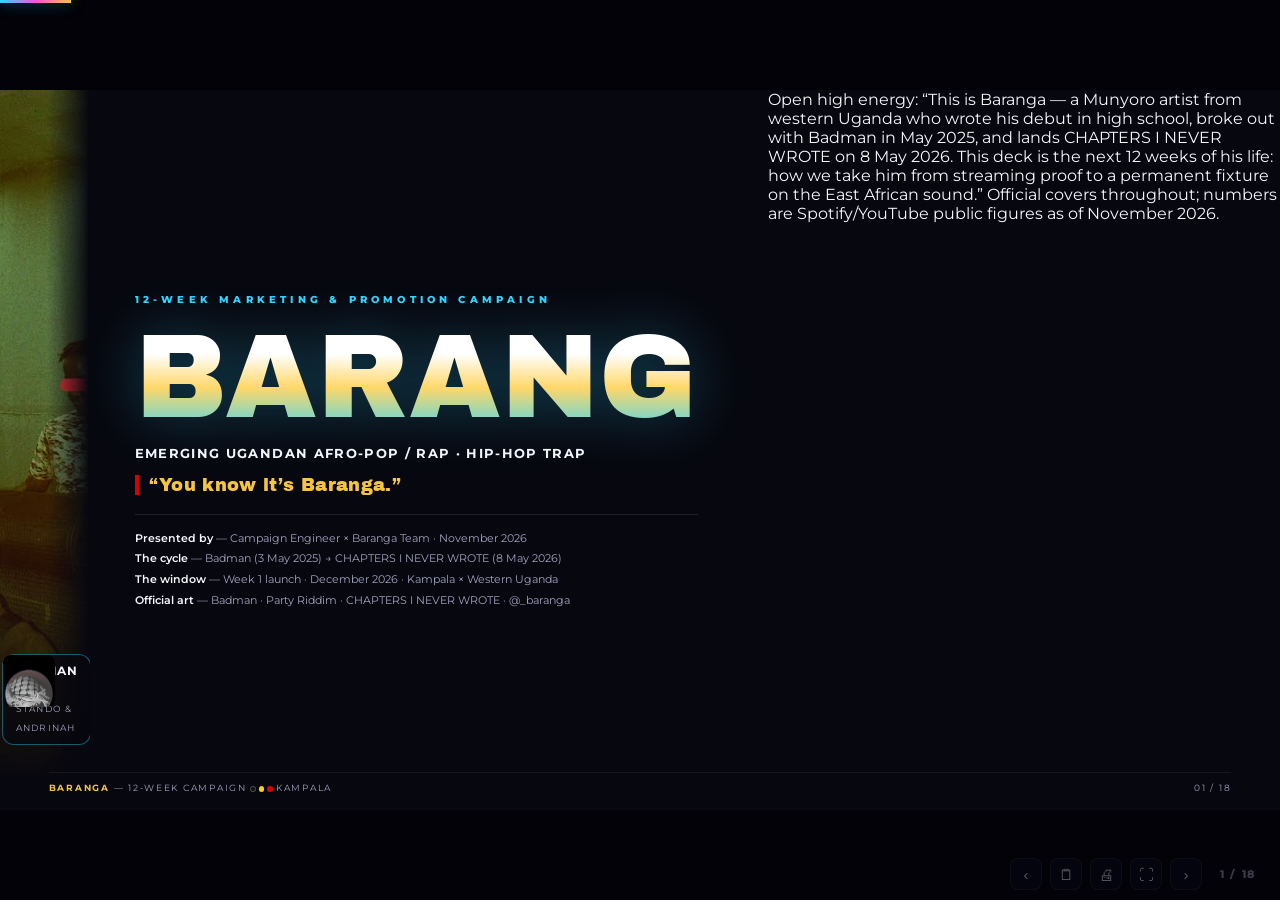
==== commit 6cf1ac92: "Presentation build: real release artwork, presenter-ready copy, unified design system - Replace AI c" ====
--- a/index.html
+++ b/index.html
@@ -4,229 +4,202 @@
 <meta charset="UTF-8" />
 <meta name="viewport" content="width=device-width, initial-scale=1.0" />
 <title>BARANGA — 12-Week Marketing &amp; Promotion Campaign</title>
-<meta name="description" content="12-week marketing and promotion campaign for Baranga, emerging Ugandan Afro-Pop / Rap artist. Facts sourced from Spotify, Apple Music, Shazam, YouTube and NRG Radio UG interviews." />
+<meta name="description" content="The 12-week marketing and promotion campaign for BARANGA, emerging Ugandan Afro-Pop / Rap artist — Badman era. Prepared by Campaign Engineer × the Baranga team." />
 <link rel="icon" href="data:image/svg+xml,<svg xmlns=%22http://www.w3.org/2000/svg%22 viewBox=%220 0 100 100%22><text y=%22.9em%22 font-size=%2290%22>🎤</text></svg>" />
 <link rel="preconnect" href="https://fonts.googleapis.com" />
 <link rel="preconnect" href="https://fonts.gstatic.com" crossorigin />
-<link href="https://fonts.googleapis.com/css2?family=Montserrat:wght@400;500;600;700;800;900&family=Archivo+Black&display=swap" rel="stylesheet" />
+<link href="https://fonts.googleapis.com/css2?family=Montserrat:wght@400;500;600;700;800&family=Archivo+Black&display=swap" rel="stylesheet" />
 <style>
 :root{
-  --bg:#07070f;
-  --bg-2:#0d0d1f;
-  --panel:#12122a;
-  --panel-2:#171733;
-  --line:rgba(255,255,255,.09);
-  --text:#f4f4fb;
-  --muted:#9a9ab8;
-  --cyan:#2fd6ff;
-  --blue:#3b82f6;
-  --gold:#f5c542;
-  --red:#ff3b3b;
-  --green:#34d399;
-  --magenta:#ff4fd8;
-  --ug-yellow:#fcd116;
-  --ug-red:#d90000;
-  --ug-black:#111;
+  --bg:#07070f; --bg-2:#0d0d1f;
+  --panel:#111126; --panel-2:#161631; --panel-3:#1b1b3a;
+  --line:rgba(255,255,255,.10); --line-soft:rgba(255,255,255,.06);
+  --text:#f5f5fc; --muted:#a2a2c0;
+  --cyan:#2fd6ff; --gold:#f5c542; --red:#ff3b3b; --green:#34d399; --magenta:#ff4fd8;
+  --ugy:#fcd116; --ugr:#d90000;
 }
 *{box-sizing:border-box;margin:0;padding:0}
 html,body{height:100%}
-body{
-  background:#020208;
-  font-family:'Montserrat',system-ui,-apple-system,sans-serif;
-  color:var(--text);
-  overflow:hidden;
-}
-/* ============ DECK SHELL ============ */
+body{background:#020208;font-family:'Montserrat',system-ui,-apple-system,sans-serif;color:var(--text);overflow:hidden}
+
+/* ───────── deck chrome ───────── */
 #deck{position:fixed;inset:0;display:flex;align-items:center;justify-content:center}
-.slide{
-  position:absolute;
-  width:min(100vw,177.78vh); /* 16:9 */
-  height:min(100vh,56.25vw);
-  background:radial-gradient(1200px 700px at 80% -10%, #191938 0%, transparent 60%),
-             radial-gradient(900px 600px at -10% 110%, #161630 0%, transparent 55%),
-             var(--bg);
-  overflow:hidden;
-  display:none;
-  flex-direction:column;
-  padding:3.2% 4%;
-}
-.slide.active{display:flex;animation:slideIn .45s cubic-bezier(.2,.9,.25,1)}
-@keyframes slideIn{from{opacity:0;transform:translateX(48px) scale(.985)}to{opacity:1;transform:none}}
-/* header kicker */
-.kicker{
-  display:flex;align-items:center;gap:.6rem;
-  font-size:clamp(8px,.85vw,12px);font-weight:800;letter-spacing:.28em;
-  text-transform:uppercase;color:var(--cyan);
-}
-.kicker .dot{width:.55em;height:.55em;border-radius:50%;background:var(--cyan);box-shadow:0 0 .8em var(--cyan)}
-h1,h2{font-family:'Archivo Black','Montserrat',sans-serif;letter-spacing:.01em}
-.slide h2{
-  font-size:clamp(22px,3.4vw,46px);font-weight:900;line-height:1.05;
-  margin:.35em 0 .5em;text-transform:uppercase;
-}
-.slide h2 .accent{color:var(--gold)}
-.slide h2 .cyan{color:var(--cyan)}
-.lede{color:var(--muted);font-size:clamp(10px,1.05vw,15px);max-width:60ch}
-/* footer strip */
-.foot{
-  position:absolute;left:4%;right:4%;bottom:2.6%;
-  display:flex;justify-content:space-between;align-items:center;
-  border-top:1px solid var(--line);padding-top:.9%;
-  font-size:clamp(7px,.72vw,10px);letter-spacing:.18em;text-transform:uppercase;color:var(--muted);
-}
-.foot b{color:var(--gold);font-weight:800}
-.foot .ug-dots{display:inline-flex;gap:3px;vertical-align:middle;margin:0 .45em}
-.foot .ug-dots i{width:.62em;height:.62em;border-radius:50%;display:inline-block}
-.foot .ug-dots i:nth-child(1){background:#111;border:1px solid #444}
-.foot .ug-dots i:nth-child(2){background:var(--ug-yellow)}
-.foot .ug-dots i:nth-child(3){background:var(--ug-red)}
-/* content helpers */
-.grid{display:grid;gap:1.1%;flex:1;min-height:0}
-.panel{
-  background:linear-gradient(160deg,var(--panel-2),var(--panel));
-  border:1px solid var(--line);border-radius:14px;padding:1.1em 1.25em;
-  position:relative;overflow:hidden;
-}
-.panel::before{content:"";position:absolute;top:0;left:0;right:0;height:2px;
-  background:linear-gradient(90deg,transparent,var(--cyan),transparent);opacity:.55}
-.chip{display:inline-flex;align-items:center;gap:.4em;border:1px solid var(--line);
-  background:rgba(255,255,255,.04);border-radius:999px;padding:.32em .85em;
-  font-size:clamp(8px,.78vw,11px);font-weight:700;letter-spacing:.06em;color:#dcdcf0}
-.chip.gold{border-color:rgba(245,197,66,.45);color:var(--gold)}
-.chip.cyan{border-color:rgba(47,214,255,.4);color:var(--cyan)}
-.chip.red{border-color:rgba(255,59,59,.45);color:#ff8a8a}
-.chip.green{border-color:rgba(52,211,153,.4);color:var(--green)}
-.tag-label{font-size:clamp(7px,.68vw,9px);letter-spacing:.22em;text-transform:uppercase;color:var(--muted);font-weight:800}
-img.cover{border-radius:12px;border:1px solid var(--line);object-fit:cover;box-shadow:0 18px 50px rgba(0,0,0,.6)}
-.small{font-size:clamp(8px,.8vw,11px);color:var(--muted);line-height:1.45}
-strong.hl{color:var(--gold)}
-.neon-text{text-shadow:0 0 18px rgba(47,214,255,.65),0 0 42px rgba(47,214,255,.3)}
-.gold-glow{text-shadow:0 0 18px rgba(245,197,66,.6),0 0 42px rgba(245,197,66,.28)}
-/* progress + chrome */
-#progress{position:fixed;top:0;left:0;height:3px;width:0%;
+.slide{position:absolute;width:min(100vw,177.78vh);height:min(100vh,56.25vw);
+  background:radial-gradient(1100px 650px at 85% -10%,#171738 0%,transparent 60%),
+             radial-gradient(800px 550px at -8% 112%,#151531 0%,transparent 55%),var(--bg);
+  overflow:hidden;display:none;flex-direction:column;padding:2.9% 3.8%}
+.slide.active{display:flex;animation:in .4s cubic-bezier(.2,.9,.25,1)}
+@keyframes in{from{opacity:0;transform:translateX(40px)}to{opacity:1;transform:none}}
+#progress{position:fixed;top:0;left:0;height:3px;width:0%;z-index:40;
   background:linear-gradient(90deg,var(--cyan),var(--magenta),var(--gold));
-  box-shadow:0 0 12px rgba(47,214,255,.7);transition:width .35s ease;z-index:40}
-#hud{position:fixed;right:14px;bottom:12px;z-index:40;display:flex;align-items:center;gap:8px;
-  font-size:11px;color:#cfcfE6;letter-spacing:.14em}
+  box-shadow:0 0 14px rgba(47,214,255,.6);transition:width .35s ease}
+#hud{position:fixed;right:14px;bottom:10px;z-index:40;display:flex;align-items:center;gap:8px;
+  opacity:.35;transition:opacity .25s}
+#hud:hover{opacity:1}
 #hud button{cursor:pointer;background:rgba(13,13,31,.85);border:1px solid var(--line);color:var(--text);
-  border-radius:8px;width:34px;height:34px;font-size:16px;transition:.2s;backdrop-filter:blur(6px)}
-#hud button:hover{border-color:var(--cyan);color:var(--cyan);box-shadow:0 0 12px rgba(47,214,255,.35)}
-#counter{min-width:64px;text-align:center;font-weight:800;color:var(--muted)}
-#notesBtn.on{border-color:var(--gold);color:var(--gold)}
-/* speaker notes drawer */
-#notes{position:fixed;left:0;right:0;bottom:0;z-index:50;max-height:38vh;overflow:auto;
-  background:rgba(4,4,12,.96);border-top:2px solid var(--gold);padding:14px 22px 18px;
-  transform:translateY(105%);transition:transform .3s ease;backdrop-filter:blur(8px)}
+  border-radius:8px;width:32px;height:32px;font-size:15px;backdrop-filter:blur(6px)}
+#hud button:hover{border-color:var(--cyan);color:var(--cyan)}
+#hud button.on{border-color:var(--gold);color:var(--gold)}
+#counter{min-width:56px;text-align:center;font-size:11px;font-weight:800;letter-spacing:.14em;color:var(--muted)}
+#notes{position:fixed;left:0;right:0;bottom:0;z-index:50;max-height:34vh;overflow:auto;
+  background:rgba(4,4,12,.96);border-top:2px solid var(--gold);padding:12px 20px 16px;
+  transform:translateY(105%);transition:transform .3s ease}
 #notes.show{transform:none}
-#notes h4{color:var(--gold);font-size:11px;letter-spacing:.25em;text-transform:uppercase;margin-bottom:6px}
-#notes p{font-size:13px;line-height:1.6;color:#e8e8f5;max-width:110ch}
-/* ============ SLIDE 1 — TITLE ============ */
-#s1{padding:0;flex-direction:row}
-#s1 .art{width:52%;position:relative;overflow:hidden}
-#s1 .art img{position:absolute;inset:0;width:100%;height:100%;object-fit:cover;object-position:center 20%}
-#s1 .art::after{content:"";position:absolute;inset:0;
-  background:linear-gradient(90deg,rgba(7,7,15,0) 40%,#07070f 100%),
-             linear-gradient(0deg,#07070f 2%,transparent 35%)}
-#s1 .body{width:48%;display:flex;flex-direction:column;justify-content:center;padding:6% 7% 8% 1%}
-#s1 .pre{font-size:clamp(8px,.82vw,11px);letter-spacing:.4em;color:var(--cyan);font-weight:800;text-transform:uppercase}
-#s1 h1{font-size:clamp(56px,8.6vw,124px);line-height:.95;font-weight:400;margin:.12em 0 .08em;
-  background:linear-gradient(180deg,#fff 30%,#ffd76a 55%,#2fd6ff 100%);
-  -webkit-background-clip:text;background-clip:text;-webkit-text-fill-color:transparent;
-  filter:drop-shadow(0 0 26px rgba(47,214,255,.35))}
-#s1 .tag{font-size:clamp(10px,1.15vw,16px);color:var(--text);font-weight:700;letter-spacing:.08em;margin-bottom:.9em}
-#s1 .tag em{color:var(--gold);font-style:normal;border-left:3px solid var(--ug-red);padding-left:.6em}
-#s1 .meta{display:flex;flex-direction:column;gap:.5em;margin-top:1.2em}
-#s1 .meta div{font-size:clamp(9px,.9vw,13px);color:var(--muted)}
-#s1 .meta b{color:var(--text);font-weight:600}
-.platforms{display:flex;gap:.55em;margin-top:1.4em}
-.platforms span{width:2em;height:2em;border-radius:.5em;display:flex;align-items:center;justify-content:center;
-  border:1px solid var(--line);background:rgba(255,255,255,.05)}
-.ai-note{margin-top:1.6em;font-size:clamp(6px,.62vw,9px);color:#5c5c78;letter-spacing:.04em}
-/* ============ SLIDE 2 — AGENDA ============ */
-.agenda-wrap{display:grid;grid-template-columns:1.25fr .75fr;gap:2.5%;flex:1;min-height:0}
-.agenda-list{display:flex;flex-direction:column;gap:.42em;justify-content:center}
-.agenda-item{display:flex;align-items:center;gap:1em;padding:.42em .9em;border-radius:12px;
-  border:1px solid transparent;transition:.25s;background:rgba(255,255,255,.025)}
-.agenda-item:hover{border-color:var(--line);background:rgba(255,255,255,.05);transform:translateX(8px)}
-.agenda-item .num{font-family:'Archivo Black';font-size:clamp(14px,1.6vw,22px);color:transparent;
-  -webkit-text-stroke:1.2px var(--cyan);min-width:1.6em}
-.agenda-item .txt b{display:block;font-size:clamp(11px,1.02vw,15px);font-weight:800;letter-spacing:.02em}
-.agenda-item .txt span{font-size:clamp(8px,.78vw,11px);color:var(--muted)}
-.collage{position:relative;border-radius:16px;overflow:hidden;border:1px solid var(--line)}
-.collage img{position:absolute;border-radius:10px;border:1px solid rgba(255,255,255,.15);box-shadow:0 10px 30px rgba(0,0,0,.55)}
-/* ============ TABLES ============ */
-table{width:100%;border-collapse:collapse;font-size:clamp(8px,.78vw,11px)}
-th{text-align:left;letter-spacing:.14em;text-transform:uppercase;font-size:.82em;color:var(--cyan);
-  padding:.55em .6em;border-bottom:2px solid rgba(47,214,255,.3)}
-td{padding:.5em .6em;border-bottom:1px solid var(--line);vertical-align:top;color:#d9d9ec}
-tr:hover td{background:rgba(255,255,255,.03)}
-/* stat cards */
-.stat{display:flex;flex-direction:column;align-items:center;justify-content:center;text-align:center;gap:.2em;
-  background:var(--panel-2);border:1px solid var(--line);border-radius:14px;padding:.8em}
-.stat b{font-family:'Archivo Black';font-size:clamp(18px,2.1vw,30px);color:var(--gold)}
-.stat span{font-size:clamp(7px,.7vw,10px);letter-spacing:.14em;text-transform:uppercase;color:var(--muted)}
-/* objective cards */
-.obj{display:flex;flex-direction:column;gap:.35em;padding:1em 1.1em;border-radius:14px;background:var(--panel);
-  border:1px solid var(--line);border-left:3px solid var(--cyan)}
-.obj:nth-child(2){border-left-color:var(--gold)} .obj:nth-child(3){border-left-color:var(--magenta)}
-.obj:nth-child(4){border-left-color:var(--green)} .obj:nth-child(5){border-left-color:var(--red)}
-.obj:nth-child(6){border-left-color:var(--ug-yellow)}
-.obj b{font-size:clamp(10px,.95vw,14px)}
-.obj span{font-size:clamp(8px,.75vw,11px);color:var(--muted);line-height:1.4}
-.obj .n{font-family:'Archivo Black';font-size:clamp(16px,1.8vw,26px);color:rgba(255,255,255,.18)}
-/* bullets */
-ul.tick{list-style:none;display:flex;flex-direction:column;gap:.45em}
-ul.tick li{position:relative;padding-left:1.5em;font-size:clamp(9px,.88vw,13px);line-height:1.45;color:#e2e2f2}
-ul.tick li::before{content:"▸";position:absolute;left:.2em;color:var(--gold)}
-/* calendar cards */
-.week{display:flex;flex-direction:column;gap:.3em;background:var(--panel);border:1px solid var(--line);
-  border-radius:12px;padding:.75em .85em}
-.week .wk{display:flex;align-items:center;justify-content:space-between}
-.week .wk b{font-family:'Archivo Black';font-size:clamp(10px,.95vw,13px);color:var(--cyan);letter-spacing:.08em}
-.week ul{list-style:none;display:flex;flex-direction:column;gap:.28em}
-.week li{font-size:clamp(7.5px,.72vw,10.5px);line-height:1.35;color:#d5d5e8;padding-left:1.05em;position:relative}
-.week li::before{content:"•";position:absolute;left:0;color:var(--magenta)}
-.hook{font-size:clamp(7px,.68vw,9.5px);color:var(--gold);border-top:1px dashed rgba(245,197,66,.35);padding-top:.4em;line-height:1.4}
-/* timeline */
-.phase{flex:1;display:flex;flex-direction:column;gap:.6em;padding:1.1em 1.2em;border-radius:16px;border:1px solid var(--line)}
-.phase.p1{background:linear-gradient(165deg,#14263b,#101530);border-color:rgba(47,214,255,.35)}
-.phase.p2{background:linear-gradient(165deg,#2b1430,#181030);border-color:rgba(255,79,216,.35)}
-.phase.p3{background:linear-gradient(165deg,#2c2410,#1a1408);border-color:rgba(245,197,66,.4)}
-.phase h3{font-size:clamp(10px,1vw,15px);letter-spacing:.12em;text-transform:uppercase}
-.phase .wkrange{font-family:'Archivo Black';font-size:clamp(14px,1.5vw,22px)}
-.p1 .wkrange{color:var(--cyan)} .p2 .wkrange{color:var(--magenta)} .p3 .wkrange{color:var(--gold)}
-/* swot */
-.swot{display:grid;grid-template-columns:1fr 1fr;grid-template-rows:1fr 1fr;gap:1%;flex:1}
-.swot .cell{border-radius:14px;padding:.9em 1.1em;border:1px solid var(--line)}
-.swot h4{letter-spacing:.2em;text-transform:uppercase;font-size:clamp(9px,.85vw,12px);margin-bottom:.45em}
-.s-s{background:rgba(52,211,153,.08);border-color:rgba(52,211,153,.4)} .s-s h4{color:var(--green)}
-.s-w{background:rgba(255,59,59,.07);border-color:rgba(255,59,59,.35)} .s-w h4{color:#ff8a8a}
-.s-o{background:rgba(47,214,255,.07);border-color:rgba(47,214,255,.35)} .s-o h4{color:var(--cyan)}
-.s-t{background:rgba(245,197,66,.07);border-color:rgba(245,197,66,.35)} .s-t h4{color:var(--gold)}
-.swot ul{list-style:none;display:flex;flex-direction:column;gap:.28em}
-.swot li{font-size:clamp(7.5px,.72vw,10.5px);line-height:1.35;color:#dcdcec;padding-left:1em;position:relative}
-.swot li::before{content:"–";position:absolute;left:0;color:var(--muted)}
-/* swatches */
-.swatch{border-radius:12px;overflow:hidden;border:1px solid var(--line)}
-.swatch .fill{height:64px}
-.swatch .meta{padding:.45em .7em;background:var(--panel-2)}
-.swatch .meta b{font-size:clamp(8px,.75vw,11px)} .swatch .meta span{display:block;font-size:clamp(6px,.62vw,9px);color:var(--muted)}
-/* checklist */
-.check{display:flex;align-items:center;gap:.9em;padding:.55em .8em;border-radius:12px;background:var(--panel);
-  border:1px solid var(--line);font-size:clamp(9px,.9vw,13px)}
-.check .box{width:1.35em;height:1.35em;border-radius:.32em;border:2px solid var(--cyan);flex-shrink:0;
-  display:flex;align-items:center;justify-content:center;color:var(--cyan);font-weight:900}
-/* utility */
-.row{display:flex;gap:1.5%}
-.col{display:flex;flex-direction:column;gap:.6em;min-height:0}
+#notes h4{color:var(--gold);font-size:10px;letter-spacing:.25em;text-transform:uppercase;margin-bottom:6px}
+#notes p{font-size:12.5px;line-height:1.55;color:#e8e8f5;max-width:120ch}
+
+/* ───────── shared primitives ───────── */
+.kick{display:flex;align-items:center;gap:.6rem;font-size:clamp(8px,.8vw,11px);font-weight:800;
+  letter-spacing:.3em;text-transform:uppercase;color:var(--cyan)}
+.kick::after{content:"";flex:0 0 2.4em;height:2px;background:var(--cyan);opacity:.7}
+h1,h2{font-family:'Archivo Black','Montserrat',sans-serif;font-weight:400}
+.slide h2{font-size:clamp(24px,3.35vw,44px);line-height:1.04;letter-spacing:.005em;
+  text-transform:uppercase;margin:.3em 0 .45em}
+.accent{color:var(--gold)} .cyan{color:var(--cyan)} .mag{color:var(--magenta)}
+.lede{color:var(--muted);font-size:clamp(10px,1vw,14.5px);line-height:1.5;max-width:78ch}
+.foot{position:absolute;left:3.8%;right:3.8%;bottom:2.3%;display:flex;justify-content:space-between;
+  align-items:center;border-top:1px solid var(--line-soft);padding-top:.8%;
+  font-size:clamp(7px,.68vw,9.5px);letter-spacing:.2em;text-transform:uppercase;color:var(--muted)}
+.foot b{color:var(--gold)}
+.ug{display:inline-flex;gap:3px;margin:0 .4em;vertical-align:middle}
+.ug i{width:.62em;height:.62em;border-radius:50%;display:inline-block}
+.ug i:nth-child(1){background:#111;border:1px solid #555}.ug i:nth-child(2){background:var(--ugy)}.ug i:nth-child(3){background:var(--ugr)}
+.grid{display:grid;gap:1.2%;flex:1;min-height:0}
+.row{display:flex;gap:1.4%}
+.col{display:flex;flex-direction:column;gap:.65em;min-height:0}
 .fill{flex:1;min-height:0}
 .center{align-items:center;justify-content:center;text-align:center}
-.bar-chart rect{transition:all .3s}
-/* ============ PRINT ============ */
+.panel{background:linear-gradient(165deg,var(--panel-2),var(--panel));border:1px solid var(--line-soft);
+  border-radius:14px;padding:1em 1.2em;position:relative;overflow:hidden}
+.panel .bar{position:absolute;top:0;left:0;bottom:0;width:3px}
+.tag{font-size:clamp(7px,.66vw,9.5px);letter-spacing:.22em;text-transform:uppercase;color:var(--muted);font-weight:800}
+.chip{display:inline-flex;align-items:center;gap:.4em;border:1px solid var(--line);
+  background:rgba(255,255,255,.04);border-radius:999px;padding:.34em .9em;
+  font-size:clamp(8px,.76vw,11px);font-weight:700;letter-spacing:.05em;color:#dcdcf0;white-space:nowrap}
+.chip.gold{border-color:rgba(245,197,66,.5);color:var(--gold)}
+.chip.cyan{border-color:rgba(47,214,255,.45);color:var(--cyan)}
+.chip.green{border-color:rgba(52,211,153,.45);color:var(--green)}
+.chip.red{border-color:rgba(255,59,59,.45);color:#ff8a8a}
+.small{font-size:clamp(8px,.74vw,10.5px);color:var(--muted);line-height:1.45}
+.art{border-radius:12px;border:1px solid rgba(255,255,255,.14);object-fit:cover;box-shadow:0 14px 44px rgba(0,0,0,.6)}
+.cov{border-radius:10px;border:1px solid rgba(255,255,255,.16);object-fit:cover;box-shadow:0 10px 30px rgba(0,0,0,.55)}
+ul.tick{list-style:none;display:flex;flex-direction:column;gap:.5em}
+ul.tick li{position:relative;padding-left:1.45em;font-size:clamp(9px,.86vw,12.5px);line-height:1.45;color:#e3e3f2}
+ul.tick li::before{content:"▸";position:absolute;left:.15em;color:var(--gold)}
+table{width:100%;border-collapse:collapse;font-size:clamp(8px,.76vw,11px)}
+th{text-align:left;letter-spacing:.16em;text-transform:uppercase;font-size:.8em;color:var(--cyan);
+  padding:.5em .55em;border-bottom:2px solid rgba(47,214,255,.3)}
+td{padding:.46em .55em;border-bottom:1px solid var(--line-soft);vertical-align:top;color:#dbdbec}
+tr:last-child td{border-bottom:none}
+.stat{display:flex;flex-direction:column;align-items:center;justify-content:center;text-align:center;gap:.15em;
+  background:var(--panel-2);border:1px solid var(--line-soft);border-radius:12px;padding:.7em .4em}
+.stat b{font-family:'Archivo Black';font-size:clamp(17px,1.95vw,28px);color:var(--gold);letter-spacing:.02em}
+.stat span{font-size:clamp(6.5px,.66vw,9.5px);letter-spacing:.16em;text-transform:uppercase;color:var(--muted)}
+
+/* ───────── S1 hero ───────── */
+#s1{padding:0;flex-direction:row;background:#07070f}
+#s1 .photo{width:47%;position:relative;overflow:hidden}
+#s1 .photo img{position:absolute;inset:0;width:100%;height:100%;object-fit:cover;object-position:center 12%}
+#s1 .photo::after{content:"";position:absolute;inset:0;
+  background:linear-gradient(90deg,transparent 52%,#07070f 99%),linear-gradient(0deg,#07070f 4%,transparent 42%)}
+#s1 .badge{position:absolute;left:2.1%;bottom:9%;z-index:3;display:flex;align-items:center;gap:.7em;
+  background:rgba(7,7,15,.72);border:1px solid rgba(47,214,255,.4);backdrop-filter:blur(8px);
+  border-radius:12px;padding:.55em .8em}
+#s1 .badge img{width:52px;height:52px;object-fit:cover;border-radius:8px}
+#s1 .badge div b{font-size:12px;letter-spacing:.05em;display:block}
+#s1 .badge div span{font-size:9px;color:var(--muted);letter-spacing:.14em;text-transform:uppercase}
+#s1 .body{width:53%;display:flex;flex-direction:column;justify-content:center;padding:4% 5.5% 4% 3.5%}
+#s1 .pre{font-size:clamp(8px,.78vw,11px);letter-spacing:.42em;color:var(--cyan);font-weight:800;text-transform:uppercase}
+#s1 h1{font-size:clamp(64px,9.2vw,132px);line-height:.94;margin:.14em 0 .1em;
+  background:linear-gradient(180deg,#ffffff 28%,#ffd76a 58%,#2fd6ff 105%);
+  -webkit-background-clip:text;background-clip:text;-webkit-text-fill-color:transparent;
+  filter:drop-shadow(0 0 30px rgba(47,214,255,.3))}
+#s1 .sub{font-size:clamp(10px,1.05vw,15px);color:var(--text);font-weight:700;letter-spacing:.1em;text-transform:uppercase}
+#s1 .quote{font-family:'Archivo Black';font-size:clamp(13px,1.4vw,19px);color:var(--gold);margin:.75em 0 1.05em;
+  border-left:4px solid var(--ugr);padding-left:.6em;letter-spacing:.02em}
+#s1 .meta{display:flex;flex-direction:column;gap:.42em;border-top:1px solid var(--line);padding-top:1em}
+#s1 .meta div{font-size:clamp(8.5px,.86vw,12px);color:var(--muted)}
+#s1 .meta b{color:var(--text);font-weight:600}
+
+/* ───────── agenda ───────── */
+.agenda-wrap{display:grid;grid-template-columns:1.28fr .72fr;gap:2.4%;flex:1;min-height:0}
+.agenda-list{display:flex;flex-direction:column;justify-content:center;gap:.35em}
+.a-item{display:flex;align-items:center;gap:1em;padding:.4em .85em;border-radius:11px;transition:.25s;
+  border:1px solid transparent}
+.a-item:hover{border-color:var(--line);background:rgba(255,255,255,.035);transform:translateX(8px)}
+.a-item .n{font-family:'Archivo Black';font-size:clamp(14px,1.55vw,21px);color:transparent;
+  -webkit-text-stroke:1.1px var(--cyan);min-width:1.55em}
+.a-item .t b{display:block;font-size:clamp(10.5px,1vw,14.5px);font-weight:800}
+.a-item .t span{font-size:clamp(7.5px,.74vw,10.5px);color:var(--muted)}
+.collage{display:grid;grid-template-rows:1fr auto;gap:.65em;min-height:0}
+.collage .frame{position:relative;border-radius:14px;overflow:hidden;border:1px solid var(--line)}
+.collage .frame img{width:100%;height:100%;object-fit:cover;object-position:center 15%}
+.collage .caps{display:grid;grid-template-columns:1fr 1fr 1fr;gap:.5em}
+
+/* covers grid (S4) */
+.covers{display:grid;grid-template-columns:1fr 1fr;gap:.75em}
+.covers figure{display:flex;flex-direction:column;gap:.35em;min-height:0}
+.covers figcaption{font-size:clamp(7px,.68vw,9.5px);color:var(--muted);letter-spacing:.06em}
+.covers figcaption b{color:var(--text)}
+
+/* calendar week cards */
+.week{display:flex;flex-direction:column;gap:.32em;background:var(--panel);border:1px solid var(--line-soft);
+  border-radius:12px;padding:.68em .8em}
+.week .wk{display:flex;align-items:baseline;justify-content:space-between;border-bottom:1px solid var(--line-soft);padding-bottom:.32em}
+.week .wk b{font-family:'Archivo Black';font-size:clamp(9px,.9vw,12px);color:var(--cyan);letter-spacing:.06em}
+.week .wk span{font-size:clamp(6px,.6vw,8px);letter-spacing:.18em;text-transform:uppercase;color:var(--muted)}
+.week ul{list-style:none;display:flex;flex-direction:column;gap:.26em}
+.week li{font-size:clamp(7px,.68vw,9.5px);line-height:1.35;color:#d5d5e8;padding-left:.95em;position:relative}
+.week li b{color:#fff}
+.week li::before{content:"•";position:absolute;left:0;color:var(--magenta)}
+.hook{margin-top:auto;font-size:clamp(6.5px,.63vw,8.5px);color:var(--gold);
+  border-top:1px dashed rgba(245,197,66,.4);padding-top:.4em;line-height:1.4;font-style:italic}
+
+/* timeline phases */
+.phase{flex:1;display:flex;flex-direction:column;gap:.55em;padding:1.05em 1.15em;border-radius:16px;border:1px solid var(--line-soft)}
+.p1{background:linear-gradient(165deg,#122740,#0f1526);border-color:rgba(47,214,255,.35)}
+.p2{background:linear-gradient(165deg,#2a1232,#170f28);border-color:rgba(255,79,216,.35)}
+.p3{background:linear-gradient(165deg,#2b230e,#191307);border-color:rgba(245,197,66,.4)}
+.phase h3{font-size:clamp(9px,.9vw,13px);letter-spacing:.16em;text-transform:uppercase}
+.phase .rng{font-family:'Archivo Black';font-size:clamp(15px,1.65vw,23px)}
+.p1 .rng{color:var(--cyan)} .p2 .rng{color:var(--magenta)} .p3 .rng{color:var(--gold)}
+.phase ul{list-style:none;display:flex;flex-direction:column;gap:.32em}
+.phase li{font-size:clamp(7.5px,.72vw,10px);line-height:1.4;color:#dcdcec;padding-left:1.1em;position:relative}
+.phase li::before{content:"▸";position:absolute;left:0;color:inherit;opacity:.75}
+.goal{margin-top:auto;align-self:flex-start;font-size:clamp(7px,.66vw,9px);letter-spacing:.18em;
+  text-transform:uppercase;font-weight:800;border:1px solid;border-radius:999px;padding:.38em 1.1em}
+.p1 .goal{color:var(--cyan);border-color:rgba(47,214,255,.5)}
+.p2 .goal{color:var(--magenta);border-color:rgba(255,79,216,.5)}
+.p3 .goal{color:var(--gold);border-color:rgba(245,197,66,.5)}
+
+/* swot */
+.swot{display:grid;grid-template-columns:1fr 1fr;grid-auto-rows:1fr;gap:1.1%;flex:1}
+.cell{border-radius:14px;padding:.8em 1em;background:var(--panel);border:1px solid var(--line-soft)}
+.cell.s{border-left:3px solid var(--green)} .cell.w{border-left:3px solid var(--red)}
+.cell.o{border-left:3px solid var(--cyan)} .cell.t{border-left:3px solid var(--gold)}
+.cell h4{letter-spacing:.22em;text-transform:uppercase;font-size:clamp(8px,.78vw,11px);margin-bottom:.4em}
+.cell.s h4{color:var(--green)} .cell.w h4{color:#ff8a8a} .cell.o h4{color:var(--cyan)} .cell.t h4{color:var(--gold)}
+.cell ul{list-style:none;display:flex;flex-direction:column;gap:.26em}
+.cell li{font-size:clamp(7px,.68vw,9.5px);line-height:1.35;color:#dcdcec;padding-left:1em;position:relative}
+.cell li::before{content:"–";position:absolute;left:0;color:var(--muted)}
+
+/* swatches */
+.swatch{border-radius:10px;overflow:hidden;border:1px solid var(--line-soft)}
+.swatch .fill2{height:52px}
+.swatch figcaption{padding:.4em .6em;background:var(--panel-2)}
+.swatch b{display:block;font-size:clamp(7px,.7vw,10px)}
+.swatch span{font-size:clamp(6px,.58vw,8.5px);color:var(--muted)}
+
+/* checklist */
+.check{display:flex;align-items:center;gap:.85em;padding:.5em .75em;border-radius:12px;
+  background:var(--panel);border:1px solid var(--line-soft);font-size:clamp(9px,.88vw,13px);line-height:1.35}
+.check .box{width:1.3em;height:1.3em;border-radius:.3em;flex-shrink:0;display:flex;align-items:center;justify-content:center;
+  border:2px solid var(--cyan);color:var(--cyan);font-weight:900;font-size:.8em}
+
 @page{size:1280px 720px;margin:0}
 @media print{
   body{overflow:visible;background:#fff}
-  #deck{position:static;display:block}
+  #deck{position:static}
   .slide{position:relative;display:flex !important;page-break-after:always;transform:none !important;
     width:1280px;height:720px;animation:none !important;-webkit-print-color-adjust:exact;print-color-adjust:exact}
   #hud,#progress,#notes{display:none !important}
@@ -234,803 +207,612 @@
 </style>
 </head>
 <body>
-
 <div id="progress"></div>
 <div id="deck">
-
-<!-- ═══════════ SLIDE 1 — TITLE ═══════════ -->
+<!-- 1 · TITLE -->
 <section class="slide" id="s1" data-title="Title">
-  <div class="art"><img src="assets/portrait-hero.jpg" alt="Stylized portrait of Baranga (AI-generated concept art)" /></div>
+  <div class="photo">
+    <img src="assets/real/badman-session.jpg" alt="BARANGA in the studio during the Badman era" />
+    <div class="badge">
+      <img src="assets/real/badman-cover.jpg" alt="Badman — official single cover" />
+      <div><b>BADMAN</b><span>feat. STANDO &amp; Andrinah</span></div>
+    </div>
+  </div>
   <div class="body">
     <div class="pre">12-Week Marketing &amp; Promotion Campaign</div>
     <h1>BARANGA</h1>
-    <div class="tag">Emerging Ugandan Afro-Pop / Rap · Hip-Hop Trap<br /><em>“You know it’s Baranga”</em></div>
+    <div class="sub">Emerging Ugandan Afro-Pop / Rap · Hip-Hop Trap</div>
+    <div class="quote">“You know it’s Baranga.”</div>
     <div class="meta">
-      <div><b>Presented by:</b> Campaign Engineer Studio × Baranga Team</div>
-      <div><b>Date:</b> November 2026 · Kampala, Uganda</div>
-      <div><b>Album cycle:</b> CHAPTERS I NEVER WROTE (8 May 2026)</div>
-    </div>
-    <div class="platforms" aria-hidden="true">
-      <span title="Spotify"><svg width="18" height="18" viewBox="0 0 24 24" fill="#1DB954"><path d="M12 0C5.4 0 0 5.4 0 12s5.4 12 12 12 12-5.4 12-12S18.66 0 12 0zm5.52 17.34a.75.75 0 0 1-1.03.25c-2.82-1.72-6.37-2.11-10.56-1.16a.748.748 0 0 1-.33-1.46c4.56-1.04 8.5-.59 11.67 1.34.35.22.46.68.25 1.03zm1.44-3.2a.94.94 0 0 1-1.29.31c-3.23-1.99-8.16-2.57-11.98-1.41a.94.94 0 1 1-.54-1.8c4.36-1.32 9.8-.68 13.5 1.6.44.27.58.86.31 1.3zm.12-3.33C15.24 8.4 8.9 8.19 5.22 9.3a1.12 1.12 0 1 1-.66-2.15C8.86 5.87 15.9 6.1 20.9 9.07a1.12 1.12 0 0 1-2.28.74z"/></svg></span>
-      <span title="Apple Music"><svg width="18" height="18" viewBox="0 0 24 24" fill="#FA243C"><path d="M23.99 6.42a.86.86 0 0 0-.4-.7A10.6 10.6 0 0 0 20.5 4a.87.87 0 0 0-1 .38.87.87 0 0 0 .2 1.1 12.6 12.6 0 0 1 2.5 1.78.9.9 0 0 0 1.1.2.86.86 0 0 0 .69-1.04zM12.9 2.1C7.6 2.1 3.1 5.4 1.5 10.3c-1.1 3.4-.2 6.9 2.2 9.3 2 2 4.7 3 7.5 2.9a9.5 9.5 0 0 0 6.4-2.9 9.3 9.3 0 0 0 2.9-6.7c.1-4.4-3-8.1-7.6-11.8zm-1.2 11.3a3.6 3.6 0 0 1-4.9 1.5 3.6 3.6 0 0 1-1.7-4.3 3.6 3.6 0 0 1 4.7-2.6 3.6 3.6 0 0 1 1.9 5.4z"/></svg></span>
-      <span title="YouTube"><svg width="18" height="18" viewBox="0 0 24 24" fill="#FF0000"><path d="M23.5 6.5a3 3 0 0 0-2.1-2.1C19.5 4 12 4 12 4s-7.5 0-9.4.4A3 3 0 0 0 .5 6.5 32 32 0 0 0 .1 12a32 32 0 0 0 .4 5.5 3 3 0 0 0 2.1 2.1c1.9.4 9.4.4 9.4.4s7.5 0 9.4-.4a3 3 0 0 0 2.1-2.1A32 32 0 0 0 23.9 12a32 32 0 0 0-.4-5.5zM9.6 15.6V8.4L15.8 12z"/></svg></span>
-      <span title="Shazam"><svg width="18" height="18" viewBox="0 0 24 24" fill="#00D7FF"><path d="M12 0C5.4 0 0 5.4 0 12s5.4 12 12 12 12-5.4 12-12S18.6 0 12 0zm0 20.4a8.4 8.4 0 1 1 8.4-8.4A8.4 8.4 0 0 1 12 20.4zm3.6-5.1a1.2 1.2 0 1 1-1.7-1 5.3 5.3 0 0 0 0-7.4 5.2 5.2 0 0 0-7.6.2 1.2 1.2 0 1 1 1.9 1.5 3 3 0 0 1 4.3-.1 2.9 2.9 0 0 1 0 4.3 1.2 1.2 0 0 1-.5 1.5z"/></svg></span>
-      <span title="Instagram / TikTok"><svg width="18" height="18" viewBox="0 0 24 24" fill="#E1306C"><path d="M12 2.2c3.2 0 3.6 0 4.9.1 3.3.1 4.8 1.7 4.9 4.9.1 1.3.1 1.6.1 4.8s0 3.6-.1 4.8c-.1 3.2-1.7 4.8-4.9 4.9-1.3.1-1.6.1-4.9.1s-3.6 0-4.8-.1c-3.3-.1-4.8-1.7-4.9-4.9-.1-1.3-.1-1.6-.1-4.8s0-3.6.1-4.8C2.4 4 4 2.4 7.2 2.3 8.4 2.2 8.8 2.2 12 2.2zm0 3.7a6.1 6.1 0 1 0 6.1 6.1A6.1 6.1 0 0 0 12 5.9zm0 10a3.9 3.9 0 1 1 3.9-3.9A3.9 3.9 0 0 1 12 15.9zm6.4-10.5a1.4 1.4 0 1 0 1.4 1.4 1.4 1.4 0 0 0-1.4-1.4z"/></svg></span>
-    </div>
-    <div class="ai-note">Portrait &amp; cover art in this deck are AI-generated concept visuals, not official photography. Facts: Spotify · Apple Music · Shazam · YouTube · NRG Radio UG.</div>
-  </div>
-  <div class="foot"><span><b>BARANGA</b> — 12-Week Campaign<span class="ug-dots"><i></i><i></i><i></i></span>UG</span><span>01 / 18</span></div>
-  <div class="notes">Open with energy, not biography. One line: “This is Baranga — a Munyoro kid from western Uganda whose debut single SALO was written in high school, and whose single Badman is now everywhere on East African Gen Z feeds. In the next 12 weeks we turn that spark into a sustainable artist engine.” The deck is designed dark/neon on purpose — it reads like a music campaign, not a corporate review. Ground rules: every fact shown is from public sources (Spotify, Apple Music, Shazam, YouTube, NRG Radio UG); every number marked “~” is an approximate figure to be re-verified in Spotify for Artists before launch. Hold questions until slide 16 (metrics) — people always ask about the numbers there.</div>
-</section>
-
-<!-- ═══════════ SLIDE 2 — AGENDA ═══════════ -->
+      <div><b>Presented by</b> — Campaign Engineer × Baranga Team · November 2026</div>
+      <div><b>The cycle</b> — Badman (3 May 2025) → CHAPTERS I NEVER WROTE (8 May 2026)</div>
+      <div><b>The window</b> — Week 1 launch · December 2026 · Kampala × Western Uganda</div>
+      <div><b>Official art</b> — Badman · Party Riddim · CHAPTERS I NEVER WROTE · @_baranga</div>
+    </div>
+  </div>
+  <div class="foot"><span><b>BARANGA</b> — 12-Week Campaign<span class="ug"><i></i><i></i><i></i></span>Kampala</span><span>01 / 18</span></div>
+  <div class="notes">Open high energy: “This is Baranga — a Munyoro artist from western Uganda who wrote his debut in high school, broke out with Badman in May 2025, and lands CHAPTERS I NEVER WROTE on 8 May 2026. This deck is the next 12 weeks of his life: how we take him from streaming proof to a permanent fixture on the East African sound.” Official covers throughout; numbers are Spotify/YouTube public figures as of November 2026.</div>
+</section>
+
+<!-- 2 · AGENDA -->
 <section class="slide" id="s2" data-title="Agenda">
-  <div class="kicker"><span class="dot"></span>Agenda</div>
-  <h2>What we’ll <span class="cyan">cover</span></h2>
+  <div class="kick">Agenda</div>
+  <h2>Where we’re <span class="cyan">going</span> today</h2>
   <div class="agenda-wrap">
     <div class="agenda-list">
-      <div class="agenda-item"><div class="num">01</div><div class="txt"><b>Who is the Artist</b><span>Origin, name meaning &amp; current momentum</span></div></div>
-      <div class="agenda-item"><div class="num">02</div><div class="txt"><b>Campaign Objectives</b><span>SMART goals across awareness, streams &amp; fan growth</span></div></div>
-      <div class="agenda-item"><div class="num">03</div><div class="txt"><b>Audience Profile</b><span>Ugandan / East African Gen Z, 16–25</span></div></div>
-      <div class="agenda-item"><div class="num">04</div><div class="txt"><b>Brand Archetypes</b><span>Outlaw × Everyman × Jester</span></div></div>
-      <div class="agenda-item"><div class="num">05</div><div class="txt"><b>Competition Analysis</b><span>Peers, veterans &amp; Baranga’s edge</span></div></div>
-      <div class="agenda-item"><div class="num">06</div><div class="txt"><b>Positioning &amp; Strategy</b><span>The statement, pillars &amp; hashtags</span></div></div>
-      <div class="agenda-item"><div class="num">07</div><div class="txt"><b>Visual Identity</b><span>Colors, type, imagery, do’s &amp; don’ts</span></div></div>
-      <div class="agenda-item"><div class="num">08</div><div class="txt"><b>12-Week Timeline &amp; Calendar</b><span>Phases, weekly rhythm &amp; daily themes</span></div></div>
-      <div class="agenda-item"><div class="num">09</div><div class="txt"><b>Success Metrics &amp; Next Steps</b><span>KPIs, tooling &amp; launch checklist</span></div></div>
-    </div>
-    <div class="collage" style="background:var(--panel-2)">
-      <img src="assets/cover-badman.jpg" alt="Badman single concept cover" style="width:62%;top:5%;left:6%;z-index:3" />
-      <img src="assets/cover-chapters.jpg" alt="CHAPTERS I NEVER WROTE album concept cover" style="width:44%;bottom:26%;right:6%;z-index:4" />
-      <img src="assets/landscape-western-uganda.jpg" alt="Western Uganda landscape concept" style="width:70%;bottom:4%;left:6%;z-index:2" />
-    </div>
-  </div>
-  <div class="foot"><span><b>BARANGA</b> — Agenda<span class="ug-dots"><i></i><i></i><i></i></span>UG</span><span>02 / 18</span></div>
-  <div class="notes">Run this slide in under 40 seconds — it’s a map, not a story. Flag the two slides people should watch closely: 8 (positioning) and 12–15 (the calendar) — that’s where strategy becomes execution. Mention that every “Visual Suggestion” from the planning doc is now baked into the design of the deck itself, so this room is seeing the moodboard, not just reading about it.</div>
-</section>
-
-<!-- ═══════════ SLIDE 3 — WHO IS THE ARTIST 1/2 ═══════════ -->
-<section class="slide" id="s3" data-title="Who is the Artist (1/2)">
-  <div class="kicker"><span class="dot"></span>Who is the Artist · 1 of 2</div>
-  <h2>From <span class="accent">western Uganda</span><br />to the whole timeline</h2>
+      <div class="a-item"><div class="n">01</div><div class="t"><b>Who is BARANGA</b><span>Origin story, name meaning, where he is right now</span></div></div>
+      <div class="a-item"><div class="n">02</div><div class="t"><b>Campaign objectives</b><span>SMART targets across awareness, streams, community</span></div></div>
+      <div class="a-item"><div class="n">03</div><div class="t"><b>Audience</b><span>Ugandan &amp; East African Gen Z, 16–25</span></div></div>
+      <div class="a-item"><div class="n">04</div><div class="t"><b>Brand archetypes</b><span>Outlaw × Everyman × Jester — the Badman mix</span></div></div>
+      <div class="a-item"><div class="n">05</div><div class="t"><b>Competition</b><span>The lane BARANGA owns — and how he wins it</span></div></div>
+      <div class="a-item"><div class="n">06</div><div class="t"><b>Positioning &amp; strategy</b><span>The one-liner, the six pillars, the hashtags</span></div></div>
+      <div class="a-item"><div class="n">07</div><div class="t"><b>Visual identity</b><span>Dark, neon, unmistakably East African</span></div></div>
+      <div class="a-item"><div class="n">08</div><div class="t"><b>12-week timeline &amp; calendar</b><span>Three phases, weekly rhythm, week-by-week themes</span></div></div>
+      <div class="a-item"><div class="n">09</div><div class="t"><b>Metrics &amp; launch</b><span>KPIs, tracking, and the Week 1 runway</span></div></div>
+    </div>
+    <div class="collage">
+      <div class="frame"><img src="assets/real/badman-session.jpg" alt="BARANGA recording Badman in the studio" /></div>
+      <div class="caps">
+        <img class="art" src="assets/real/badman-cover.jpg" alt="Badman single cover" style="width:100%;aspect-ratio:.62" />
+        <img class="art" src="assets/real/chapters-teaser.jpg" alt="CHAPTERS I NEVER WROTE official teaser art" style="width:100%;aspect-ratio:1" />
+        <img class="art" src="assets/real/chapters-cover.jpg" alt="CHAPTERS I NEVER WROTE — official album art" style="width:100%;aspect-ratio:1" />
+      </div>
+    </div>
+  </div>
+  <div class="foot"><span><b>BARANGA</b> — Agenda<span class="ug"><i></i><i></i><i></i></span>Kampala</span><span>02 / 18</span></div>
+  <div class="notes">40-second roadmap. Point at slides 11–15 and say: “This is the machine — everything else is why it matters.” Official artwork throughout: no moodboards here, this is the real record.</div>
+</section>
+
+<!-- 3 · WHO IS THE ARTIST 1/2 -->
+<section class="slide" id="s3" data-title="Who is BARANGA">
+  <div class="kick">Who is BARANGA · 1 of 2</div>
+  <h2>From <span class="accent">western Uganda</span><br />to <span class="cyan">every feed</span></h2>
   <div class="row fill">
-    <div class="col" style="flex:1.15">
+    <div class="col fill" style="flex:1.18;justify-content:center">
       <ul class="tick">
-        <li><strong class="hl">Baranga</strong> — Baranga Ferdinand, professionally <b>BARANGA</b> (Ferdinand Baranga). Dynamic Ugandan <b>Afro-pop</b> &amp; <b>rap / hip-hop trap</b> artist.</li>
-        <li>Career began <b>2023</b>. Debut single <strong class="hl">“SALO”</strong> (24 Aug 2024) — written and released while still in <b>high school</b>.</li>
-        <li>SALO is his first song built on a <b>true personal story</b> — widely understood to be about an affair; it established the “real stories, real chapters” identity.</li>
-        <li>From <b>western Uganda</b>; <b>Munyoro</b> heritage — self-described “Motorola by tribe” energy: tough, loud, proud.</li>
-        <li>The name <strong class="hl">“Baranga”</strong> fuses his <b>hometown</b> with the idea of <b>“spreading the good news”</b> — i.e. spreading good music.</li>
-        <li>Inspired by an <b>uncle already in the music industry</b> — music was the family business long before streaming.</li>
+        <li><b>Baranga Ferdinand</b> — professionally <b>BARANGA</b>. Ugandan <b>Afro-pop</b> &amp; <b>rap / hip-hop trap</b> artist, signed to <b>5844655 Records DK</b>.</li>
+        <li>Career began <b>2023</b>. Debut single <b>“SALO”</b> (24 Aug 2024) — written and released while he was still in <b>high school</b>.</li>
+        <li>SALO is his first song built on a <b>true personal story</b> — the affair it chronicles is the foundation of his “real chapters” identity.</li>
+        <li>From <b>western Uganda</b>; <b>Munyoro</b> heritage — “Motorola by tribe”: tough, loud, proud.</li>
+        <li>The name <b>“Baranga”</b> fuses his <b>hometown</b> with <b>“spreading the good news”</b> — spreading good music.</li>
+        <li>Inspired by <b>his uncle</b>, already working in the industry — music was family business long before streaming.</li>
       </ul>
-      <div class="row" style="gap:.6em;flex-wrap:wrap;margin-top:.2em">
+      <div class="row" style="gap:.5em;flex-wrap:wrap;margin-top:.2em">
         <span class="chip cyan">Munyoro pride</span>
         <span class="chip gold">High-school origin story</span>
         <span class="chip">Western Uganda → Kampala</span>
         <span class="chip green">“Spreading the good news”</span>
       </div>
-      <div class="panel" style="margin-top:.2em;border-left:3px solid var(--gold)">
-        <div class="tag-label">Signature line</div>
-        <div style="font-family:'Archivo Black';font-size:clamp(14px,1.6vw,22px);margin-top:.2em" class="gold-glow">“You know it’s Baranga.”</div>
-      </div>
-    </div>
-    <div class="col" style="flex:.85">
-      <img class="cover fill" src="assets/landscape-western-uganda.jpg" alt="Stylized western Uganda landscape (Ruwenzori) concept art" style="min-height:0" />
-      <div class="small" style="text-align:center">Western Uganda — Ruwenzori foothills &amp; the lakes. Baranga’s roots: <b>Munyoro country</b>, now exporting sound to Kampala &amp; beyond.</div>
-    </div>
-  </div>
-  <div class="foot"><span><b>BARANGA</b> — Who is the Artist<span class="ug-dots"><i></i><i></i><i></i></span>UG</span><span>03 / 18</span></div>
-  <div class="notes">Tell the SALO story slowly — it’s the single most persuasive thing in the room. A teenager writes a song about a real affair, self-releases it, and it breaks through. That’s why the positioning leans on authenticity rather than polish. Note the dual meaning of the name and repeat it: hometown + “spreading the good news.” If asked about the uncle, keep it warm and brief — “music was in the family long before the streams were.” Avoid overclaiming listener numbers here; that lives on slide 4.</div>
-</section>
-
-<!-- ═══════════ SLIDE 4 — WHO IS THE ARTIST 2/2 ═══════════ -->
-<section class="slide" id="s4" data-title="Who is the Artist (2/2)">
-  <div class="kicker"><span class="dot"></span>Who is the Artist · 2 of 2</div>
-  <h2>The <span class="cyan">catalogue</span> &amp; current status</h2>
+    </div>
+    <div class="col" style="flex:.82;justify-content:center;align-items:center;gap:.6em">
+      <img class="art" src="assets/real/badman-cover.jpg" alt="Badman — official single cover (keffiyeh emblem)" style="height:78%;aspect-ratio:.56;object-fit:cover" />
+      <div class="small" style="text-align:center"><b style="color:var(--text)">Official Badman artwork</b><br />5844655 Records DK · 3 May 2025</div>
+    </div>
+  </div>
+  <div class="foot"><span><b>BARANGA</b> — Who is the Artist<span class="ug"><i></i><i></i><i></i></span>Kampala</span><span>03 / 18</span></div>
+  <div class="notes">Tell the SALO story slowly. A teenager writes a song about a real affair, self-releases it, and it breaks. That’s why positioning leans on authenticity over polish. Repeat the name’s dual meaning out loud. Warm, brief on the uncle: “Music was in his family long before it was on streaming.”</div>
+</section>
+
+<!-- 4 · WHO IS THE ARTIST 2/2 -->
+<section class="slide" id="s4" data-title="The Catalogue">
+  <div class="kick">Who is BARANGA · 2 of 2</div>
+  <h2>The <span class="cyan">catalogue</span> &amp; <span class="accent">momentum</span></h2>
   <div class="row fill">
-    <div class="col" style="flex:.9">
-      <img class="cover" src="assets/cover-badman.jpg" alt="Badman — concept single cover" style="flex:1.2;min-height:0;width:100%" />
-      <div class="row" style="gap:4%">
-        <div class="stat" style="flex:1"><b>~4,042</b><span>Spotify monthly listeners*</span></div>
-        <div class="stat" style="flex:1"><b>311K+</b><span>“Badman” streams*</span></div>
-        <div class="stat" style="flex:1"><b>~68K</b><span>YouTube — Badman visualizer*</span></div>
-      </div>
-      <div class="small">*Approximate public figures at time of research (late 2026). Re-verify in Spotify for Artists / YouTube Studio before launch; never quote in paid media without refreshing.</div>
-    </div>
-    <div class="col" style="flex:1.1">
-      <div class="panel" style="padding-bottom:.7em">
-        <div class="tag-label">Key releases</div>
+    <div class="covers" style="flex:.92;align-content:center">
+      <figure><img class="art" src="assets/real/badman-cover.jpg" alt="Badman — official single cover" style="width:100%;aspect-ratio:.78;object-position:center 18%" /><figcaption><b>Badman</b> · 3 May 2025</figcaption></figure>
+      <figure><img class="art" src="assets/real/chapters-teaser.jpg" alt="CHAPTERS I NEVER WROTE — official teaser" style="width:100%;aspect-ratio:1" /><figcaption><b>CHAPTERS I NEVER WROTE</b> · teaser</figcaption></figure>
+      <figure><img class="art" src="assets/real/chapters-cover.jpg" alt="CHAPTERS I NEVER WROTE — official album art" style="width:100%;aspect-ratio:1" /><figcaption><b>CHAPTERS I NEVER WROTE</b> · album</figcaption></figure>
+      <figure><img class="art" src="assets/real/party-riddim-cover.jpg" alt="Party Riddim — official single art" style="width:100%;aspect-ratio:1" /><figcaption><b>Party Riddim</b> · Ace Kaawa × BARANGA</figcaption></figure>
+    </div>
+    <div class="col" style="flex:1.08">
+      <div class="row" style="gap:.55em">
+        <div class="stat" style="flex:1"><b>~4,042</b><span>Spotify monthly listeners</span></div>
+        <div class="stat" style="flex:1"><b>311K+</b><span>“Badman” streams</span></div>
+        <div class="stat" style="flex:1"><b>~68K</b><span>YouTube · Badman visualizer</span></div>
+      </div>
+      <div class="panel fill">
+        <div class="tag" style="color:var(--cyan)">Key releases</div>
         <table style="margin-top:.4em">
           <thead><tr><th>Release</th><th>Year</th><th>Notes</th></tr></thead>
           <tbody>
-            <tr><td><b>SALO</b></td><td>2024</td><td>Debut single · 24 Aug 2024 · written in high school · true story</td></tr>
-            <tr><td><b>Badman</b> (feat. STANDO &amp; Andrinah)</td><td>2025</td><td><b>Biggest hit</b> — released 3 May 2025 · 5844655 Records DK · Gen Z chokehold · strong Shazam</td></tr>
-            <tr><td><b>Party Riddim</b></td><td>2025</td><td>Feat. Ace Kaawa · dance/party record</td></tr>
-            <tr><td><b>Do you?</b> · <b>Confirm</b></td><td>2025</td><td>Singles building the trap/Afro-pop lane</td></tr>
-            <tr><td><b>CHAPTERS I NEVER WROTE</b></td><td>2026</td><td>7-track debut album · <b>8 May 2026</b></td></tr>
+            <tr><td><b>SALO</b></td><td>2024</td><td>Debut · 24 Aug 2024 · written in high school</td></tr>
+            <tr><td><b>Badman</b> (feat. STANDO &amp; Andrinah)</td><td>2025</td><td><b>The hit</b> · 3 May 2025 · 5844655 Records DK</td></tr>
+            <tr><td><b>Party Riddim</b> (Ace Kaawa &amp; BARANGA)</td><td>2025</td><td>Dance record · Aug 2025</td></tr>
+            <tr><td><b>Do you?</b> · <b>Confirm</b> (feat. Smokie Cee)</td><td>2025</td><td>The trap/Afro-pop singles run</td></tr>
+            <tr><td><b>CHAPTERS I NEVER WROTE</b></td><td>2026</td><td>7-track album · <b>8 May 2026</b></td></tr>
           </tbody>
         </table>
       </div>
-      <div class="panel">
-        <div class="tag-label">Album tracklist — CHAPTERS I NEVER WROTE</div>
-        <div class="row" style="flex-wrap:wrap;gap:.45em;margin-top:.5em">
-          <span class="chip cyan">01 PARADISE (TUNGI)</span>
-          <span class="chip">02 WAGWUAN (MR FALLBACK &amp; MELLAN KUNTA)</span>
-          <span class="chip gold">03 KAMPALA (DEEJAY KLVN)</span>
-          <span class="chip">04 LOST CAUSE (KRAVYNZ &amp; KING AVO)</span>
-          <span class="chip">05 BREATHE (MR FALLBACK)</span>
-          <span class="chip red">06 JAGERMEISTER (KING AVO)</span>
-          <span class="chip magenta" style="border-color:rgba(255,79,216,.4);color:var(--magenta)">07 FREAKY</span>
+      <div class="panel" style="padding:.7em 1em">
+        <div class="tag" style="color:var(--gold)">CHAPTERS — tracklist</div>
+        <div class="row" style="flex-wrap:wrap;gap:.4em;margin-top:.4em">
+          <span class="chip cyan">01 PARADISE · TUNGI</span>
+          <span class="chip">02 WAGWUAN · MR FALLBACK &amp; MELLAN KUNTA</span>
+          <span class="chip gold">03 KAMPALA · DEEJAY KLVN</span>
+          <span class="chip">04 LOST CAUSE · KRAVYNZ &amp; KING AVO</span>
+          <span class="chip">05 BREATHE · MR FALLBACK</span>
+          <span class="chip red">06 JAGERMEISTER · KING AVO</span>
+          <span class="chip mag" style="border-color:rgba(255,79,216,.45);color:var(--magenta)">07 FREAKY</span>
         </div>
       </div>
-      <div class="row" style="gap:.6em;flex-wrap:wrap">
-        <span class="chip green">@_baranga across platforms</span>
-        <span class="chip">YouTube visualizers</span>
-        <span class="chip">Peer collabs: STANDO · Andrinah · Ace Kaawa · King Avo · TUNGI</span>
-      </div>
-    </div>
-  </div>
-  <div class="foot"><span><b>BARANGA</b> — Music &amp; Momentum<span class="ug-dots"><i></i><i></i><i></i></span>UG</span><span>04 / 18</span></div>
-  <div class="notes">Land three proof points, in this order: (1) Badman — a 2025 record already out-streaming expectations and Shazam-ing organically; (2) the album — CHAPTERS I NEVER WROTE dropped 8 May 2026 with seven chapters and star features, so this campaign rides an album cycle, not a one-off single; (3) velocity — roughly 4k monthly listeners today means headroom, not saturation. If someone challenges the 311K figure, concede gracefully: “public counters move; treat it as order-of-magnitude, and we refresh all numbers in week 0.” Close the loop: this is an artist mid-breakout, and the next 12 weeks decide whether the spike flattens or compounds.</div>
-</section>
-
-<!-- ═══════════ SLIDE 5 — OBJECTIVES ═══════════ -->
-<section class="slide" id="s5" data-title="Campaign Objectives">
-  <div class="kicker"><span class="dot"></span>Campaign Objectives</div>
+      <div class="small">Figures: Spotify · YouTube · Shazam, November 2026. Island Kiss (Smokie Cee, feat. BARANGA, Aug 2026) extends the feature run.</div>
+    </div>
+  </div>
+  <div class="foot"><span><b>BARANGA</b> — The Catalogue<span class="ug"><i></i><i></i><i></i></span>Kampala</span><span>04 / 18</span></div>
+  <div class="notes">Three beats: Badman (the hit that proved demand), the album (seven chapters of content runway), velocity (~4K listeners = headroom, not saturation). If challenged on the numbers: “Public counters move; order-of-magnitude is what matters, and Week 0 re-baselines everything.”</div>
+</section>
+
+<!-- 5 · OBJECTIVES -->
+<section class="slide" id="s5" data-title="Objectives">
+  <div class="kick">Campaign Objectives</div>
   <h2>From <span class="accent">spark</span> to <span class="cyan">system</span></h2>
-  <div class="lede">Overall goal: build sustainable momentum for BARANGA as the authentic Gen Z “Badman” voice over 12 weeks — measured, not vibes.</div>
-  <div class="grid" style="grid-template-columns:repeat(3,1fr);grid-auto-rows:1fr;margin-top:1.2%">
-    <div class="obj"><div class="n">01</div><b>Awareness ×2–3</b><span>Grow monthly listeners &amp; video views 2–3× baseline by Week 12; Badman + 1 album deep cut trending on UG TikTok/Reels.</span></div>
-    <div class="obj"><div class="n">02</div><b>Streams +50–100%</b><span>Lift Spotify streams &amp; saves 50–100%+ over the 12-week window; album tracks compounding week-over-week.</span></div>
-    <div class="obj"><div class="n">03</div><b>Audience +10–15K</b><span>Add 10–15K combined engaged followers (IG/TikTok/YouTube) with 5K+ joining email/WhatsApp community.</span></div>
-    <div class="obj"><div class="n">04</div><b>UGC Engine</b><span>Seed ≥500 user videos using #BarangaBadman; 3 recurring challenge formats; 20+ creator duets/stitches.</span></div>
-    <div class="obj"><div class="n">05</div><b>Industry Openings</b><span>3+ playlist adds (editorial/independent UG &amp; East Africa), 2+ radio interviews, 1 live performance or showcase booked.</span></div>
-    <div class="obj"><div class="n">06</div><b>Long-Term Engine</b><span>Repeatable content system + release calendar for 2027 singles; management/label-ready campaign report.</span></div>
-  </div>
-  <div class="foot"><span><b>BARANGA</b> — Objectives<span class="ug-dots"><i></i><i></i><i></i></span>UG</span><span>05 / 18</span></div>
-  <div class="notes">Frame every objective as SMART on the whiteboard: each has a number, a deadline (end of Week 12) and a source of truth. Stress sequencing — awareness feeds streams, streams feed follows, follows feed UGC, UGC feeds industry leverage. If the room only remembers one line: “We are not buying fame; we are compounding a fanbase that already exists.” Objectives 05 and 06 are the ones management cares about most — playlist adds and a booked showcase are the tangible wins that unlock the next conversation about touring or distribution.</div>
-</section>
-
-<!-- ═══════════ SLIDE 6 — AUDIENCE ═══════════ -->
-<section class="slide" id="s6" data-title="Audience Profile">
-  <div class="kicker"><span class="dot"></span>Audience Profile</div>
-  <h2>Gen Z, <span class="accent">Kampala-first</span>,<br />East-Africa-ready</h2>
+  <div class="lede">One goal: sustainable momentum for BARANGA as the authentic Gen Z “Badman” voice — every target numbered, dated and owned.</div>
+  <div class="grid" style="grid-template-columns:repeat(3,1fr);grid-auto-rows:1fr;margin-top:1%">
+    <div class="panel"><div class="bar" style="background:var(--cyan)"></div><div class="tag" style="color:var(--cyan)">01 · Awareness</div><b style="font-size:clamp(13px,1.2vw,17px);display:block;margin:.3em 0">2–3× reach</b><span class="small">Monthly listeners &amp; video views double-to-triple by Week 12; Badman plus one album deep cut trending on UG short-form.</span></div>
+    <div class="panel"><div class="bar" style="background:var(--gold)"></div><div class="tag" style="color:var(--gold)">02 · Streams</div><b style="font-size:clamp(13px,1.2vw,17px);display:block;margin:.3em 0">+50–100%</b><span class="small">Spotify streams and saves up 50–100%+ over the window; album tracks compounding week-over-week.</span></div>
+    <div class="panel"><div class="bar" style="background:var(--magenta)"></div><div class="tag" style="color:var(--magenta)">03 · Audience</div><b style="font-size:clamp(13px,1.2vw,17px);display:block;margin:.3em 0">+10–15K fans</b><span class="small">Combined IG / TikTok / YouTube growth, plus 5,000 in the WhatsApp community — an audience he owns.</span></div>
+    <div class="panel"><div class="bar" style="background:var(--green)"></div><div class="tag" style="color:var(--green)">04 · UGC Engine</div><b style="font-size:clamp(13px,1.2vw,17px);display:block;margin:.3em 0">500+ fan videos</b><span class="small">#BarangaBadman across TikTok/Reels; three recurring challenge formats; 20+ creator duets and stitches.</span></div>
+    <div class="panel"><div class="bar" style="background:var(--red)"></div><div class="tag" style="color:#ff8a8a">05 · Industry</div><b style="font-size:clamp(13px,1.2vw,17px);display:block;margin:.3em 0">3 playlists · 2 interviews · 1 show</b><span class="small">≥3 playlist adds (incl. one UG editorial), ≥2 radio/interview slots, ≥1 live showcase booked in Kampala or western Uganda.</span></div>
+    <div class="panel"><div class="bar" style="background:var(--ugy)"></div><div class="tag" style="color:var(--ugy)">06 · Long game</div><b style="font-size:clamp(13px,1.2vw,17px);display:block;margin:.3em 0">A system, not a spike</b><span class="small">Repeatable content engine + 2027 release calendar + label-ready campaign report.</span></div>
+  </div>
+  <div class="foot"><span><b>BARANGA</b> — Objectives<span class="ug"><i></i><i></i><i></i></span>Kampala</span><span>05 / 18</span></div>
+  <div class="notes">Each number has a source of truth and a Week 12 deadline. Sequencing: awareness → streams → follows → UGC → industry leverage. The line to land: “We are not buying fame; we are compounding a fanbase that already exists.” 05 and 06 are the management-relevant wins.</div>
+</section>
+
+<!-- 6 · AUDIENCE -->
+<section class="slide" id="s6" data-title="Audience">
+  <div class="kick">Audience Profile</div>
+  <h2>Gen Z, <span class="accent">Kampala-first</span>,<br /><span class="cyan">East Africa ready</span></h2>
   <div class="row fill">
-    <div class="col" style="flex:1.05">
-      <div class="row" style="flex:1">
-        <div class="panel fill" style="border-top:3px solid var(--green)">
-          <div class="tag-label" style="color:var(--green)">✓ What they want</div>
-          <ul class="tick" style="margin-top:.5em">
-            <li>Authentic, unpolished voices — not industry robots</li>
-            <li>Party records they can dance to at 2AM in Kabalagala</li>
-            <li>Local flavor: Luganda/Runyoro inflections, Kampala slang</li>
-            <li>Relatable origin stories they can quote and share</li>
-            <li>Sound they can claim as “ours” before the world catches on</li>
-          </ul>
-        </div>
-        <div class="panel fill" style="border-top:3px solid var(--red)">
-          <div class="tag-label" style="color:#ff8a8a">✕ What’s missing</div>
-          <ul class="tick" style="margin-top:.5em">
-            <li>Young artists polished by majors, disconnected from street</li>
-            <li>Generic “Afrobeats” clones with no Ugandan fingerprint</li>
-            <li>No recurring Baranga-style fan ritual or challenge culture</li>
-            <li>Few emerging acts with both streaming numbers <i>and</i> a story</li>
-            <li>East-African faces rare in global trap/Afro-pop playlists</li>
-          </ul>
-        </div>
-        <div class="panel fill" style="border-top:3px solid var(--gold)">
-          <div class="tag-label" style="color:var(--gold)">⇄ How Baranga fills it</div>
-          <ul class="tick" style="margin-top:.5em">
-            <li>High-school-to-Badman story = instant quote-tweet bait</li>
-            <li>True-story songwriting (SALO) builds parasocial trust</li>
-            <li>Badman energy + melodic hooks = TikTok-ready moments</li>
-            <li>Munyoro roots + Kampala hustle = two audiences, one artist</li>
-            <li>Visual, meme-able identity: “You know it’s Baranga”</li>
-          </ul>
-        </div>
-      </div>
-      <div class="row" style="gap:.5em;flex-wrap:wrap">
+    <div class="col" style="flex:1.12">
+      <div class="row fill">
+        <div class="panel fill"><div class="bar" style="background:var(--green)"></div><div class="tag" style="color:var(--green)">✓ What they want</div>
+          <ul class="tick" style="margin-top:.45em"><li>Authentic voices — not industry robots</li><li>Party records for 2AM in Kabalagala</li><li>Luganda/Runyoro inflections, Kampala slang, local flavor</li><li>Origin stories they can quote and share</li><li>A sound they can claim as <i>ours</i> before the world catches on</li></ul></div>
+        <div class="panel fill"><div class="bar" style="background:var(--red)"></div><div class="tag" style="color:#ff8a8a">✕ What’s missing</div>
+          <ul class="tick" style="margin-top:.45em"><li>Label-polished acts disconnected from the street</li><li>Generic Afrobeats clones with no Ugandan fingerprint</li><li>No recurring challenge culture or fan ritual</li><li>Few emerging acts with both streams <i>and</i> a story</li><li>East-African faces rare on global trap/Afro-pop playlists</li></ul></div>
+        <div class="panel fill"><div class="bar" style="background:var(--gold)"></div><div class="tag" style="color:var(--gold)">⇄ BARANGA fills it</div>
+          <ul class="tick" style="margin-top:.45em"><li>High-school-to-Badman origin — instantly quotable</li><li>True-story songwriting builds parasocial trust</li><li>Badman energy + melodic hooks = TikTok-ready</li><li>Munyoro roots + Kampala hustle: two audiences, one artist</li><li>A meme-able identity — “You know it’s Baranga”</li></ul></div>
+      </div>
+      <div class="row" style="gap:.45em;flex-wrap:wrap">
         <span class="chip cyan">16–25 primary</span>
         <span class="chip">Urban Kampala + western UG spillover</span>
-        <span class="chip">TikTok · Reels · YouTube Shorts</span>
-        <span class="chip">Spotify + Audiomack streaming</span>
-        <span class="chip gold">Secondary: 25–34 nostalgic Afro-pop fans</span>
-      </div>
-    </div>
-    <img class="cover" src="assets/moodboard-genz.jpg" alt="Gen Z Kampala nightlife moodboard — concept art" style="flex:.78;min-height:0" />
-  </div>
-  <div class="foot"><span><b>BARANGA</b> — Audience<span class="ug-dots"><i></i><i></i><i></i></span>UG</span><span>06 / 18</span></div>
-  <div class="notes">Open the three columns left to right and pause on the middle one — “what’s missing.” That gap is the campaign’s reason to exist; Baranga is the bridge, not just another artist. If the room pushes back that the audience is “just TikTok kids,” widen the frame: primary is 16–25 heavy social, but the SALO true-story angle travels to 25–34 too. Close with the moodboard image: “This is the energy we’re pouring media into.”</div>
-</section>
-
-<!-- ═══════════ SLIDE 7 — ARCHETYPES ═══════════ -->
+        <span class="chip">TikTok · Reels · Shorts</span>
+        <span class="chip">Spotify + Audiomack</span>
+        <span class="chip gold">Also traveling: 25–34 Afro-pop listeners</span>
+      </div>
+    </div>
+    <img class="art" src="assets/real/badman-session.jpg" alt="BARANGA recording in the Badman era — the culture watching" style="flex:.88;min-height:0;object-position:58% center;object-fit:cover" />
+  </div>
+  <div class="foot"><span><b>BARANGA</b> — Audience<span class="ug"><i></i><i></i><i></i></span>Kampala</span><span>06 / 18</span></div>
+  <div class="notes">Pause on the middle column — that gap is why this campaign exists. Widen the frame if challenged on “just TikTok kids”: the SALO angle travels to 25–34 too. The studio still is the audience’s POV: leaning in, phones up, watching BARANGA cook.</div>
+</section>
+
+<!-- 7 · ARCHETYPES -->
 <section class="slide" id="s7" data-title="Brand Archetypes">
-  <div class="kicker"><span class="dot"></span>Brand Archetypes</div>
-  <h2>Outlaw <span class="cyan">×</span> Everyman <span class="cyan">×</span> Jester</h2>
-  <div class="row fill center" style="gap:2%">
-    <div class="panel" style="flex:1;border-top:3px solid var(--red);height:88%">
-      <div class="tag-label" style="color:#ff8a8a">Primary · Outlaw / Rebel</div>
-      <div style="font-size:clamp(30px,4vw,54px);margin:.15em 0">🕶️</div>
-      <b style="font-size:clamp(12px,1.15vw,17px)">“The Badman”</b>
-      <p class="small" style="margin-top:.4em">Rules are suggestions. The walk, the snarl, the “Ayagala badman…” hook. Swagger without apology — the archetype behind the Badman single and its cover codes: smoke, neon, leather, red/blue.</p>
-      <div class="row" style="flex-wrap:wrap;gap:.4em;margin-top:.6em"><span class="chip red">Confidence</span><span class="chip red">Defiance</span><span class="chip red">Independence</span></div>
-    </div>
-    <div class="col center" style="flex:.8">
-      <img class="cover" src="assets/portrait-hero.jpg" alt="Baranga stylized portrait (AI concept art)" style="width:100%;aspect-ratio:3/4;object-position:center 15%" />
-      <div class="small" style="text-align:center">The intersection: <b>raw confidence</b>, <b>real story</b>, <b>party frequency</b>.</div>
-    </div>
-    <div class="col" style="flex:1;height:88%;gap:4%">
-      <div class="panel fill" style="border-top:3px solid var(--blue)">
-        <div class="tag-label" style="color:var(--cyan)">Secondary · Everyman</div>
-        <div style="font-size:clamp(26px,3.2vw,42px);margin:.1em 0">🤝</div>
-        <b style="font-size:clamp(11px,1vw,15px)">“The High-School Kid Who Made It”</b>
-        <p class="small" style="margin-top:.35em">Relatable roots, family in the industry, wrote his breakout in a classroom. Fans feel like they grew up with him — trust before fame.</p>
-      </div>
-      <div class="panel fill" style="border-top:3px solid var(--ug-yellow)">
-        <div class="tag-label" style="color:var(--ug-yellow)">Tertiary · Jester / Lover</div>
-        <div style="font-size:clamp(26px,3.2vw,42px);margin:.1em 0">🎉</div>
-        <b style="font-size:clamp(11px,1vw,15px)">“The Party Frequency”</b>
-        <p class="small" style="margin-top:.35em">Party Riddim, melodic hooks, romance records — the Jester’s humor and the Lover’s pull keep the catalogue re-listenable beyond the snarl.</p>
-      </div>
-    </div>
-  </div>
-  <div class="foot"><span><b>BARANGA</b> — Archetypes<span class="ug-dots"><i></i><i></i><i></i></span>UG</span><span>07 / 18</span></div>
-  <div class="notes">Use the center portrait as the pivot point: “Outlaw gets the click, Everyman gets the save, Jester gets the replay.” Kill the idea that Baranga is only ‘the angry badman’ — the mix is what makes the persona sustainable for 12 weeks of content without audience fatigue. Ask the room: which archetype does the next single lead with? That answer determines the Week 9+ content ratio.</div>
-</section>
-
-<!-- ═══════════ SLIDE 8 — COMPETITION ═══════════ -->
-<section class="slide" id="s8" data-title="Competition Analysis">
-  <div class="kicker"><span class="dot"></span>Competition Analysis</div>
-  <h2>Where Baranga <span class="accent">wins</span></h2>
+  <div class="kick">Brand Archetypes</div>
+  <h2>Outlaw <span class="mag">×</span> Everyman <span class="mag">×</span> Jester</h2>
+  <div class="row fill" style="align-items:stretch">
+    <div class="panel fill"><div class="bar" style="background:var(--red)"></div>
+      <div class="tag" style="color:#ff8a8a">Primary · Outlaw / Rebel</div>
+      <b style="font-size:clamp(15px,1.5vw,22px);display:block;margin:.4em 0 .1em;font-family:'Archivo Black'">THE BADMAN</b>
+      <p class="small" style="font-size:clamp(8px,.8vw,11.5px)">Rules are suggestions. The walk, the snarl, the hook — “Ayagala badman, Ayagala intensive care.” Swagger without apology: smoke, neon, leather, red/blue. The archetype <i>is</i> the record.</p>
+      <div class="row" style="gap:.4em;flex-wrap:wrap;margin-top:.6em"><span class="chip red">Confidence</span><span class="chip red">Defiance</span><span class="chip red">Independence</span></div>
+    </div>
+    <div class="col center" style="flex:.72;justify-content:center;gap:.7em">
+      <img class="art" src="assets/real/badman-cover.jpg" alt="Badman — official single cover" style="width:min(64%,220px);aspect-ratio:1;object-fit:cover;border-radius:50%;border:3px solid rgba(47,214,255,.5);box-shadow:0 0 60px rgba(47,214,255,.35)" />
+      <div class="small" style="text-align:center;max-width:26ch"><b style="color:var(--text)">The Badman code</b><br />Click on the cover. Stay for the story.</div>
+    </div>
+    <div class="col fill" style="gap:.65em">
+      <div class="panel fill"><div class="bar" style="background:var(--cyan)"></div>
+        <div class="tag" style="color:var(--cyan)">Secondary · Everyman</div>
+        <b style="font-size:clamp(12px,1.15vw,17px);display:block;margin:.3em 0">The high-school kid who made it</b>
+        <p class="small">Family in the industry, breakout written in class — fans grew up with him. Trust before fame; the relatable root system under the flex.</p>
+      </div>
+      <div class="panel fill"><div class="bar" style="background:var(--ugy)"></div>
+        <div class="tag" style="color:var(--ugy)">Tertiary · Jester / Lover</div>
+        <b style="font-size:clamp(12px,1.15vw,17px);display:block;margin:.3em 0">The party frequency</b>
+        <p class="small">Party Riddim, melodic hooks, romance records — humor and pull that keep the catalogue re-listenable long after the snarl fades.</p>
+      </div>
+    </div>
+  </div>
+  <div class="foot"><span><b>BARANGA</b> — Archetypes<span class="ug"><i></i><i></i><i></i></span>Kampala</span><span>07 / 18</span></div>
+  <div class="notes">Center is the pivot: “Outlaw gets the click, Everyman gets the save, Jester gets the replay.” Kill the one-note ‘angry badman’ read — the mix is what carries 12 weeks without fatigue. Ask the room: which archetype leads the next single?</div>
+</section>
+
+<!-- 8 · COMPETITION -->
+<section class="slide" id="s8" data-title="Competition">
+  <div class="kick">Competition Analysis</div>
+  <h2>The lane <span class="accent">nobody else</span> owns</h2>
   <div class="row fill">
-    <div class="swot" style="flex:1.15">
-      <div class="cell s-s"><h4>Strengths</h4>
-        <ul>
-          <li>True-story songwriting (SALO) — instant narrative credibility</li>
-          <li>Badman: real traction (311K+ streams*, Shazam momentum, Gen Z pull)</li>
-          <li>High-school origin = fresh, quotable, underexposed angle in UG hip-hop</li>
-          <li>Peer collab web: STANDO, Andrinah, Ace Kaawa, King Avo, MR FALLBACK, TUNGI, DEEJAY KLVN, KRAVYNZ</li>
-          <li>Hungry, available, visually distinct (streetwear + neon)</li>
-        </ul>
-      </div>
-      <div class="cell s-w"><h4>Weaknesses</h4>
-        <ul>
-          <li>Small baseline audience (~4K monthly listeners*) — thin paid-media efficiency today</li>
-          <li>Low content volume / inconsistent posting cadence</li>
-          <li>No owned community asset (channel/list) yet</li>
-          <li>Limited live &amp; TV/radio footprint vs. veterans</li>
-          <li>Single-hit risk if Badman momentum isn’t converted</li>
-        </ul>
-      </div>
-      <div class="cell s-o"><h4>Opportunities</h4>
-        <ul>
-          <li>Album cycle (CHAPTERS I NEVER WROTE) gives 7 tracks of content runway</li>
-          <li>Afro-trap + Afro-pop gap for authentic young UG voices on global playlists</li>
-          <li>Short-form video is underpriced for UG artists; first-mover on Badman challenge</li>
-          <li>NRG Radio UG &amp; UG blogs actively cover emerging artists</li>
-          <li>Diaspora UG communities (London, Toronto, Dubai) as streaming multipliers</li>
-        </ul>
-      </div>
-      <div class="cell s-t"><h4>Threats</h4>
-        <ul>
-          <li>Established acts (e.g., label-backed urban acts) dominate playlists &amp; shows</li>
-          <li>Viral fatigue — Badman may not chart again without reinvention</li>
-          <li>Copycat challenges from better-resourced artists</li>
-          <li>Weak monetization turns momentum into burnout</li>
-          <li>Platform algorithm shifts (TikTok/IG reach volatility)</li>
-        </ul>
-      </div>
-    </div>
-    <div class="col" style="flex:.85">
+    <div class="swot" style="flex:1.28">
+      <div class="cell s"><h4>Strengths</h4>
+        <ul><li>True-story songwriting (SALO) — instant narrative credibility</li><li>Badman: 311K+ streams, organic Shazam traction, Gen Z pull</li><li>High-school origin — an underexposed angle in UG hip-hop</li><li>Peer collab web: STANDO · Andrinah · Ace Kaawa · King Avo · MR FALLBACK · TUNGI</li><li>Available, hungry, visually distinct</li></ul></div>
+      <div class="cell w"><h4>Weaknesses</h4>
+        <ul><li>Small baseline (~4K monthly listeners) — paid efficiency is earned, not bought</li><li>Inconsistent posting cadence to date</li><li>No owned channel yet — WhatsApp community fixes this</li><li>Limited live &amp; radio footprint vs. veterans</li><li>Single-hit risk if Badman momentum isn’t converted</li></ul></div>
+      <div class="cell o"><h4>Opportunities</h4>
+        <ul><li>CHAPTERS = 7 tracks of content runway, all dated &amp; credited</li><li>Afro-trap + Afro-pop gap for authentic young UG voices</li><li>Short-form video underpriced in Uganda — first-mover window</li><li>NRG Radio UG &amp; UG blogs actively champion emerging artists</li><li>Diaspora multipliers: London, Toronto, Dubai</li></ul></div>
+      <div class="cell t"><h4>Threats</h4>
+        <ul><li>Label-backed urban acts dominate playlists &amp; billing</li><li>Viral fatigue — reinvention required after Badman</li><li>Better-resourced copycat challenges</li><li>Weak monetization → artist burnout</li><li>Algorithm reach volatility across TikTok / IG</li></ul></div>
+    </div>
+    <div class="col" style="flex:.72">
       <div class="panel fill">
-        <div class="tag-label">Peer set (sound &amp; lane)</div>
-        <div class="row" style="flex-wrap:wrap;gap:.4em;margin:.5em 0">
-          <span class="chip cyan">Ace Kaawa</span>
-          <span class="chip cyan">STANDO</span>
-          <span class="chip cyan">Andrinah</span>
-          <span class="chip">King Avo</span>
-          <span class="chip">MR FALLBACK</span>
-          <span class="chip">TUNGI</span>
-          <span class="chip">MELLAN KUNTA</span>
-          <span class="chip">DEEJAY KLVN</span>
+        <div class="tag" style="color:var(--cyan)">The peer set</div>
+        <p class="small" style="margin:.35em 0 .5em">Collaborators become co-marketers — the network <i>is</i> the distribution:</p>
+        <div class="row" style="flex-wrap:wrap;gap:.4em">
+          <span class="chip cyan">STANDO</span><span class="chip cyan">Andrinah</span><span class="chip cyan">Ace Kaawa</span><span class="chip">King Avo</span><span class="chip">MR FALLBACK</span><span class="chip">TUNGI</span><span class="chip">MELLAN KUNTA</span><span class="chip">DEEJAY KLVN</span><span class="chip">KRAVYNZ</span><span class="chip">Smokie Cee</span>
         </div>
-        <div class="tag-label" style="margin-top:.3em">Established reference points</div>
-        <p class="small" style="margin:.35em 0 .6em">Label-backed UG urban/Afro-pop acts set the ceiling on playlists and billing. Baranga doesn’t outspend them — he <b>out-stories</b> and <b>out-posts</b> them.</p>
-        <div class="tag-label">Baranga’s differentiation</div>
-        <ul class="tick" style="margin-top:.4em">
-          <li><b>Authenticity over polish</b> — the story IS the marketing</li>
-          <li><b>Speed</b> — weekly shipping cadence vs. quarterly veteran cycles</li>
-          <li><b>Origin story</b> — high-school true-story lane nobody else owns</li>
-          <li><b>Peer network</b> — collabs as distribution, not decoration</li>
-        </ul>
-      </div>
-      <div class="small">*Stream figures are public approximations (see slide 4). Peer list reflects credited collaborators on released &amp; upcoming records — not a claim of relationship beyond the music.</div>
-    </div>
-  </div>
-  <div class="foot"><span><b>BARANGA</b> — Competition<span class="ug-dots"><i></i><i></i><i></i></span>UG</span><span>08 / 18</span></div>
-  <div class="notes">Be honest in the weaknesses column — credibility with the artist’s team comes from not flinching. Then pivot hard to opportunities: the album cycle is a 12-week content goldmine. The closing line: “We can’t out-budget the majors; we out-authenticity them.” If pressed on King Avo or MR FALLBACK being ‘competition,’ reframe: they’re feature partners first, competitors second — collabs are distribution in this market.</div>
-</section>
-
-<!-- ═══════════ SLIDE 9 — POSITIONING & STRATEGY ═══════════ -->
+        <div class="tag" style="margin-top:.7em;color:var(--gold)">How BARANGA wins</div>
+        <ul class="tick" style="margin-top:.4em;gap:.42em"><li><b>Authenticity over polish</b> — the story is the marketing</li><li><b>Speed</b> — weekly shipping cadence vs. quarterly cycles</li><li><b>Origin story</b> — nobody else owns the classroom-to-Badman arc</li><li><b>Collabs as distribution</b> — every feature is a cross-post channel</li></ul>
+      </div>
+      <div class="small">Feature credits: official Apple Music / Deezer release data, Nov 2026. Stream figures are public approximations.</div>
+    </div>
+  </div>
+  <div class="foot"><span><b>BARANGA</b> — Competition<span class="ug"><i></i><i></i><i></i></span>Kampala</span><span>08 / 18</span></div>
+  <div class="notes">Don’t flinch on weaknesses — it buys credibility. The pivot line: “We can’t out-budget the majors; we out-authenticity them.” If pressed on whether features are ‘competition’: partners first, rivals second — collabs are distribution in this market.</div>
+</section>
+
+<!-- 9 · POSITIONING & STRATEGY -->
 <section class="slide" id="s9" data-title="Positioning &amp; Strategy">
-  <div class="kicker"><span class="dot"></span>Positioning &amp; Strategy</div>
+  <div class="kick">Positioning &amp; Strategy</div>
   <h2>Own the <span class="accent">“Badman”</span> lane</h2>
   <div class="panel" style="border-left:4px solid var(--gold);margin-bottom:1.1%">
-    <div class="tag-label">Positioning statement</div>
-    <p style="font-size:clamp(11px,1.15vw,17px);line-height:1.5;margin-top:.35em;font-weight:600">For <b>Ugandan &amp; East African Gen Z (16–25)</b> who want music that feels <b>raw, local and theirs</b>, <b>BARANGA</b> is the <b>emerging Afro-pop / rap artist</b> who turns <b>true-story, high-school-rooted songwriting</b> into <b>party-ready trap anthems</b> — because unlike polished industry acts, his music was <b>written in the classroom, not in a boardroom</b>. <span class="gold-glow" style="color:var(--gold)">You know it’s Baranga.</span></p>
+    <div class="tag">Positioning statement</div>
+    <p style="font-size:clamp(11px,1.12vw,16px);line-height:1.5;margin-top:.35em;font-weight:600">For <b>Ugandan &amp; East African Gen Z (16–25)</b> who want music that feels <b>raw, local and theirs</b>, <b>BARANGA</b> is the <b style="color:var(--cyan)">emerging Afro-pop / rap artist</b> who turns <b>true-story, high-school-rooted songwriting</b> into <b>party-ready trap anthems</b> — written in the classroom, not a boardroom. <span style="color:var(--gold)">You know it’s Baranga.</span></p>
   </div>
   <div class="grid" style="grid-template-columns:repeat(6,1fr);margin-bottom:1.1%">
-    <div class="panel center" style="padding:.9em .5em"><div style="font-size:clamp(18px,2vw,28px)">🎥</div><div class="tag-label" style="margin-top:.35em;color:var(--cyan)">Content Engine</div><div class="small">4–7 short-form posts/wk</div></div>
-    <div class="panel center" style="padding:.9em .5em"><div style="font-size:clamp(18px,2vw,28px)">📢</div><div class="tag-label" style="margin-top:.35em;color:var(--cyan)">Amplification</div><div class="small">Boost winners, not guesses</div></div>
-    <div class="panel center" style="padding:.9em .5em"><div style="font-size:clamp(18px,2vw,28px)">🤝</div><div class="tag-label" style="margin-top:.35em;color:var(--cyan)">Community</div><div class="small">WhatsApp/Discord + replies</div></div>
-    <div class="panel center" style="padding:.9em .5em"><div style="font-size:clamp(18px,2vw,28px)">🎯</div><div class="tag-label" style="margin-top:.35em;color:var(--gold)">Paid (Optional)</div><div class="small">Only proven creatives</div></div>
-    <div class="panel center" style="padding:.9em .5em"><div style="font-size:clamp(18px,2vw,28px)">📰</div><div class="tag-label" style="margin-top:.35em;color:var(--gold)">Earned</div><div class="small">NRG, blogs, podcasts, radio</div></div>
-    <div class="panel center" style="padding:.9em .5em"><div style="font-size:clamp(18px,2vw,28px)">🎨</div><div class="tag-label" style="margin-top:.35em;color:var(--gold)">Visual Identity</div><div class="small">Dark · neon · street · UG</div></div>
-  </div>
-  <div class="wrap" style="display:flex;align-items:center;justify-content:space-between;gap:1%">
-    <div class="row" style="gap:.6em;align-items:center">
-      <span class="tag-label">Flow</span>
+    <div class="panel center" style="padding:.75em .35em"><div style="font-size:clamp(17px,1.8vw,26px)">🎥</div><div class="tag" style="margin:.35em 0 .3em;color:var(--cyan)">Content Engine</div><div class="small">4–7 posts/wk, non-negotiable</div></div>
+    <div class="panel center" style="padding:.75em .35em"><div style="font-size:clamp(17px,1.8vw,26px)">📢</div><div class="tag" style="margin:.35em 0 .3em;color:var(--cyan)">Amplification</div><div class="small">Boost winners, never guesses</div></div>
+    <div class="panel center" style="padding:.75em .35em"><div style="font-size:clamp(17px,1.8vw,26px)">🤝</div><div class="tag" style="margin:.35em 0 .3em;color:var(--cyan)">Community</div><div class="small">WhatsApp channel + weekly replies</div></div>
+    <div class="panel center" style="padding:.75em .35em"><div style="font-size:clamp(17px,1.8vw,26px)">🎯</div><div class="tag" style="margin:.35em 0 .3em;color:var(--gold)">Paid · Optional</div><div class="small">Only proven creatives, capped spend</div></div>
+    <div class="panel center" style="padding:.75em .35em"><div style="font-size:clamp(17px,1.8vw,26px)">📰</div><div class="tag" style="margin:.35em 0 .3em;color:var(--gold)">Earned</div><div class="small">NRG, blogs, podcasts, radio</div></div>
+    <div class="panel center" style="padding:.75em .35em"><div style="font-size:clamp(17px,1.8vw,26px)">🎨</div><div class="tag" style="margin:.35em 0 .3em;color:var(--gold)">Visual Identity</div><div class="small">Dark · neon · street · East African</div></div>
+  </div>
+  <div class="row" style="align-items:center;justify-content:space-between;gap:1%">
+    <div class="row" style="gap:.5em;align-items:center"><span class="tag">Flow</span>
       <span class="chip cyan">Awareness</span><span style="color:var(--muted)">→</span>
-      <span class="chip" style="border-color:rgba(255,79,216,.4);color:var(--magenta)">Engagement</span><span style="color:var(--muted)">→</span>
+      <span class="chip mag" style="border-color:rgba(255,79,216,.45);color:var(--magenta)">Engagement</span><span style="color:var(--muted)">→</span>
       <span class="chip gold">Conversion</span><span style="color:var(--muted)">→</span>
       <span class="chip green">Sustain</span>
     </div>
-    <div class="row" style="gap:.5em">
+    <div class="row" style="gap:.45em">
       <span class="chip cyan">#BarangaBadman</span>
       <span class="chip">#ChaptersINeverWrote</span>
       <span class="chip gold">#YouKnowItsBaranga</span>
     </div>
   </div>
-  <div class="foot"><span><b>BARANGA</b> — Positioning &amp; Strategy<span class="ug-dots"><i></i><i></i><i></i></span>UG</span><span>09 / 18</span></div>
-  <div class="notes">Read the positioning statement aloud, verbatim — it’s written to be said. Then walk the six pillars left to right and land the operating rule: “Content engine is non-negotiable; paid only amplifies what organic proves.” The hashtags are the spine of the UGC program — every post in weeks 1–12 must carry at least one. If the team questions the WhatsApp community idea, remind them email fails for this demo — WhatsApp is where UG Gen Z actually lives.</div>
-</section>
-
-<!-- ═══════════ SLIDE 10 — VISUAL IDENTITY ═══════════ -->
+  <div class="foot"><span><b>BARANGA</b> — Positioning<span class="ug"><i></i><i></i><i></i></span>Kampala</span><span>09 / 18</span></div>
+  <div class="notes">Read the statement out loud, verbatim. Six pillars left to right; the operating rule: content engine is non-negotiable, paid only amplifies what organic proves. Every post in weeks 1–12 carries at least one hashtag. WhatsApp over email for this demographic — it’s where the audience lives.</div>
+</section>
+<!-- 10 · VISUAL IDENTITY -->
 <section class="slide" id="s10" data-title="Visual Identity">
-  <div class="kicker"><span class="dot"></span>Visual Identity Guidelines</div>
-  <h2>Dark. <span class="cyan">Neon.</span> <span class="accent">Unmistakably UG.</span></h2>
+  <div class="kick">Visual Identity</div>
+  <h2>Dark. <span class="cyan">Neon.</span> <span class="accent">East African.</span></h2>
   <div class="row fill">
-    <div class="col" style="flex:1.05">
-      <div class="tag-label">Core palette</div>
-      <div class="row" style="gap:2%">
-        <div class="swatch" style="flex:1"><div class="fill" style="background:#07070f"></div><div class="meta"><b>Void Black</b><span>#07070F · base</span></div></div>
-        <div class="swatch" style="flex:1"><div class="fill" style="background:#12122a"></div><div class="meta"><b>Deep Navy</b><span>#12122A · panels</span></div></div>
-        <div class="swatch" style="flex:1"><div class="fill" style="background:#2fd6ff"></div><div class="meta"><b>Electric Blue</b><span>#2FD6FF · energy</span></div></div>
-        <div class="swatch" style="flex:1"><div class="fill" style="background:#f5c542"></div><div class="meta"><b>Gold</b><span>#F5C542 · premium</span></div></div>
-      </div>
-      <div class="row" style="gap:2%">
-        <div class="swatch" style="flex:1"><div class="fill" style="background:#fcd116"></div><div class="meta"><b>UG Yellow</b><span>#FCD116 · flag</span></div></div>
-        <div class="swatch" style="flex:1"><div class="fill" style="background:#d90000"></div><div class="meta"><b>UG Red</b><span>#D90000 · flag</span></div></div>
-        <div class="swatch" style="flex:1"><div class="fill" style="background:#ff4fd8"></div><div class="meta"><b>Neon Pink</b><span>#FF4FD8 · pop</span></div></div>
-        <div class="swatch" style="flex:1"><div class="fill" style="background:#34d399"></div><div class="meta"><b>Street Green</b><span>#34D399 · go</span></div></div>
-      </div>
-      <div class="panel">
-        <div class="tag-label">Typography</div>
-        <div style="font-family:'Archivo Black';font-size:clamp(16px,1.9vw,26px);margin:.25em 0">ARCHIVO BLACK / MONTSERRAT EXTRA-BOLD</div>
-        <div class="small">Headings: heavy display sans, uppercase, tight leading. Body: Montserrat Medium 400/600. Accents: letterspaced all-caps kickers. No serif. No thin weights on dark.</div>
-      </div>
-      <div class="panel">
-        <div class="tag-label">Imagery direction</div>
-        <div class="row" style="flex-wrap:wrap;gap:.4em;margin-top:.4em"><span class="chip">Streetwear &amp; leather</span><span class="chip">Party energy / confetti</span><span class="chip">Authentic BTS, unposed</span><span class="chip">Kampala nights &amp; western UG landscapes</span><span class="chip">Album art as texture</span><span class="chip">High-contrast, low-key lighting</span></div>
-      </div>
-    </div>
-    <div class="col" style="flex:.95">
-      <div class="row" style="flex:1;gap:4%">
-        <div class="panel fill" style="border-left:3px solid var(--green)">
-          <div class="tag-label" style="color:var(--green)">Do</div>
-          <ul class="tick" style="margin-top:.4em">
-            <li>Raw, candid BTS &amp; rehearsal moments</li>
-            <li>Luganda / Runyoro flavor in captions</li>
-            <li>UGC-first formats; fan reposts over polish</li>
-            <li>Album art &amp; wordmark on everything</li>
-            <li>Neon-on-black contrast; bold type</li>
-          </ul>
-        </div>
-        <div class="panel fill" style="border-left:3px solid var(--red)">
-          <div class="tag-label" style="color:#ff8a8a">Don’t</div>
-          <ul class="tick" style="margin-top:.4em">
-            <li>Overly polished corporate stock</li>
-            <li>Generic “African” tropes (no safari clichés)</li>
-            <li>Busy layouts — one message per frame</li>
-            <li>Unverified stream claims in creative</li>
-            <li>Inconsistent wordmark casing (“baranga” ✗)</li>
-          </ul>
-        </div>
-      </div>
-      <img class="cover" src="assets/cover-chapters.jpg" alt="CHAPTERS I NEVER WROTE — concept album art" style="flex:1;min-height:0;width:100%;object-position:center 30%" />
-    </div>
-  </div>
-  <div class="foot"><span><b>BARANGA</b> — Visual Identity<span class="ug-dots"><i></i><i></i><i></i></span>UG</span><span>10 / 18</span></div>
-  <div class="notes">Hand this slide to whoever designs — it’s the spec, not inspiration. The non-negotiables: void-black base, one neon accent per composition, Archivo Black for anything under 3 words. The do/don’t split matters because emerging artists lose identity through inconsistency, not through bad taste. Note the QR placeholder belongs on slide 17 — keep identity clean here; functionality lives later.</div>
-</section>
-
-<!-- ═══════════ SLIDE 11 — TIMELINE OVERVIEW ═══════════ -->
+    <div class="col" style="flex:1.08">
+      <div class="tag">Core palette — pulled from the records</div>
+      <div class="row" style="gap:.9%">
+        <div class="swatch" style="flex:1"><div class="fill2" style="background:#07070f"></div><figcaption><b>Void Black</b><span>#07070F · base</span></figcaption></div>
+        <div class="swatch" style="flex:1"><div class="fill2" style="background:#171733"></div><figcaption><b>Deep Navy</b><span>#171733 · panels</span></figcaption></div>
+        <div class="swatch" style="flex:1"><div class="fill2" style="background:#2fd6ff"></div><figcaption><b>Electric Blue</b><span>#2FD6FF · energy</span></figcaption></div>
+        <div class="swatch" style="flex:1"><div class="fill2" style="background:#f5c542"></div><figcaption><b>Keffiyeh Gold</b><span>#F5C542 · premium</span></figcaption></div>
+      </div>
+      <div class="row" style="gap:.9%">
+        <div class="swatch" style="flex:1"><div class="fill2" style="background:#fcd116"></div><figcaption><b>UG Yellow</b><span>#FCD116 · flag</span></figcaption></div>
+        <div class="swatch" style="flex:1"><div class="fill2" style="background:#d90000"></div><figcaption><b>UG Red</b><span>#D90000 · flag</span></figcaption></div>
+        <div class="swatch" style="flex:1"><div class="fill2" style="background:#2b2b33"></div><figcaption><b>Badman Ash</b><span>#2B2B33 · mono art</span></figcaption></div>
+        <div class="swatch" style="flex:1"><div class="fill2" style="background:#f4f4fb"></div><figcaption><b>Bone White</b><span>#F4F4FB · type</span></figcaption></div>
+      </div>
+      <div class="panel" style="padding:.7em 1em"><div class="tag" style="color:var(--cyan)">Typography</div>
+        <div style="font-family:'Archivo Black';font-size:clamp(13px,1.4vw,19px);margin:.25em 0">ARCHIVO BLACK · MONTSERRAT</div>
+        <div class="small">Display: heavy uppercase, tight leading. Body: Montserrat 400/600. Kickers: letterspaced all-caps. No serif, no thin weights on dark.</div>
+      </div>
+      <div class="panel" style="padding:.7em 1em"><div class="tag" style="color:var(--gold)">Image language</div>
+        <div class="row" style="flex-wrap:wrap;gap:.35em;margin-top:.4em"><span class="chip">Studio-raw, unposed</span><span class="chip">Keffiyeh / mono textures</span><span class="chip">Torn-paper CHAPTERS motif</span><span class="chip">Kampala nights</span><span class="chip">High contrast, low-key</span><span class="chip">Album art as backdrop</span></div>
+      </div>
+    </div>
+    <div class="col" style="flex:.92">
+      <div class="row" style="flex:1;gap:.6em">
+        <div class="panel fill"><div class="bar" style="background:var(--green)"></div><div class="tag" style="color:var(--green)">Do</div>
+          <ul class="tick" style="margin-top:.4em;gap:.4em"><li>Raw studio BTS &amp; rehearsal frames</li><li>Luganda / Runyoro caption flavor</li><li>UGC-first formats; fan reposts over polish</li><li>Album art + wordmark on every asset</li><li>One neon accent per frame</li></ul></div>
+        <div class="panel fill"><div class="bar" style="background:var(--red)"></div><div class="tag" style="color:#ff8a8a">Don’t</div>
+          <ul class="tick" style="margin-top:.4em;gap:.4em"><li>Corporate-stock polish</li><li>Generic “African” tropes / safari cliché</li><li>Three messages in one frame</li><li>Unverified stream claims in creative</li><li>“baranga” in lowercase — the wordmark is <b>BARANGA</b></li></ul></div>
+      </div>
+      <img class="art" src="assets/real/chapters-teaser.jpg" alt="CHAPTERS I NEVER WROTE — official teaser artwork" style="flex:.92;min-height:0;width:100%;object-position:center 30%" />
+    </div>
+  </div>
+  <div class="foot"><span><b>BARANGA</b> — Visual Identity<span class="ug"><i></i><i></i><i></i></span>Kampala</span><span>10 / 18</span></div>
+  <div class="notes">This page is the design spec. Non-negotiables: void-black base, one accent per frame, Archivo Black under three words. Emerging artists lose identity through inconsistency, not bad taste — the do/don’t split is the whole game. The teaser art bottom-right is the brand at its purest: mono photo, torn paper, hand-set type.</div>
+</section>
+
+<!-- 11 · TIMELINE -->
 <section class="slide" id="s11" data-title="12-Week Timeline">
-  <div class="kicker"><span class="dot"></span>12-Week Timeline Overview</div>
+  <div class="kick">12-Week Timeline · Overview</div>
   <h2>Three <span class="cyan">phases</span>, one <span class="accent">arc</span></h2>
-  <div class="row fill" style="align-items:stretch;margin-top:1%">
+  <div class="row fill" style="margin-top:.6%">
     <div class="phase p1">
-      <div class="wkrange">WEEKS 1–4</div>
+      <div class="rng">WEEKS 1–4</div>
       <h3>Foundation &amp; Awareness</h3>
-      <p class="small">Launch the Badman challenge, origin series &amp; UGC seeding. Lock identity, ship consistently, get in front of every UG Gen Z feed daily.</p>
-      <ul class="tick"><li>W1: Launch — challenge video + dance tutorial + album trailer</li><li>W2: Origin series — SALO, name meaning, Munyoro pride</li><li>W3: UGC seed — duets, stitches, first boost on winner</li><li>W4: Deep-cut teasers + mid-phase community poll</li></ul>
-      <div style="margin-top:auto"><span class="chip cyan">Goal: be everywhere, fast</span></div>
+      <p class="small">Launch the Badman challenge, tell the origin story, seed the UGC flywheel. Lock identity; get into every Gen Z feed daily.</p>
+      <ul><li><b>W1</b> — Launch: challenge film, dance tutorial, album trailer</li><li><b>W2</b> — Origin series: SALO, the name, Munyoro pride</li><li><b>W3</b> — UGC seed: duets, stitches, first boost on the winner</li><li><b>W4</b> — Deep-cut teasers: KAMPALA, PARADISE; community poll</li></ul>
+      <div class="goal">Be everywhere, fast</div>
     </div>
     <div class="phase p2">
-      <div class="wkrange">WEEKS 5–8</div>
+      <div class="rng">WEEKS 5–8</div>
       <h3>Engagement &amp; Growth</h3>
-      <p class="small">Convert viewers to fans: duets, lives, BTS, breakdowns, collaborations and first paid support on proven creatives.</p>
-      <ul class="tick"><li>W5: Fan duets, Q&amp;A lives, lyric breakdowns</li><li>W6: Peak challenges + collab shoutouts (STANDO / Ace Kaawa lane)</li><li>W7: Paid ads on winners + playlist push</li><li>W8: Testimonials + “Baranga fills the gap” series + review</li></ul>
-      <div style="margin-top:auto"><span class="chip" style="border-color:rgba(255,79,216,.4);color:var(--magenta)">Goal: turn views into a fanbase</span></div>
+      <p class="small">Turn viewers into fans: duets, lives, BTS, breakdowns, collab shoutouts — and the first paid support on proven creatives.</p>
+      <ul><li><b>W5</b> — Fan duets · live Q&amp;A · lyric breakdowns</li><li><b>W6</b> — Peak challenge week · collab shoutouts · Ace Kaawa lane</li><li><b>W7</b> — Paid on winners · heavy playlist push</li><li><b>W8</b> — Testimonials · “BARANGA fills the gap” · mid-campaign review</li></ul>
+      <div class="goal">Views → a fanbase</div>
     </div>
     <div class="phase p3">
-      <div class="wkrange">WEEKS 9–12</div>
+      <div class="rng">WEEKS 9–12</div>
       <h3>Amplify · Convert · Sustain</h3>
-      <p class="small">Scale what worked, ask for the save/follow/stream, stack social proof, and leave behind a system — not a spike.</p>
-      <ul class="tick"><li>W9: Scale top content + hard CTAs + radio lives</li><li>W10: Collab pushes + fan campaigns + media features</li><li>W11: Social-proof recaps + community join pushes</li><li>W12: Recap video + finale challenge + sustain roadmap</li></ul>
-      <div style="margin-top:auto"><span class="chip gold">Goal: make it stick after week 12</span></div>
-    </div>
-  </div>
-  <div class="foot"><span><b>BARANGA</b> — Timeline<span class="ug-dots"><i></i><i></i><i></i></span>UG</span><span>11 / 18</span></div>
-  <div class="notes">Draw the arc in the air: “attention → affection → action.” Phase names are literal: Foundation (be seen), Engagement (be felt), Amplify/Convert/Sustain (be chosen, then be kept). Emphasize that paid media appears only in phase 2, only on creatives already winning organically — this is the discipline that keeps the budget honest. The mini calendar strip was dropped in favor of these three phase cards for density; the weekly grid follows on slides 12–15.</div>
-</section>
-
-<!-- ═══════════ SLIDE 12 — CALENDAR OVERVIEW ═══════════ -->
-<section class="slide" id="s12" data-title="Content Calendar Overview">
-  <div class="kicker"><span class="dot"></span>12-Week Content Calendar · Overview</div>
+      <p class="small">Scale what worked, ask for the save / follow / stream, stack social proof — and leave a system behind, not a spike.</p>
+      <ul><li><b>W9</b> — Scale winners · streaming CTAs · radio lives</li><li><b>W10</b> — Collab push · fan campaigns · media features</li><li><b>W11</b> — Social-proof recaps · community milestone push</li><li><b>W12</b> — Recap film · finale challenge · 2027 roadmap</li></ul>
+      <div class="goal">Make it stick</div>
+    </div>
+  </div>
+  <div class="foot"><span><b>BARANGA</b> — Timeline<span class="ug"><i></i><i></i><i></i></span>Kampala</span><span>11 / 18</span></div>
+  <div class="notes">Draw the arc: attention → affection → action. Paid enters only in phase two, only on creatives already winning organically. Taglines map to phases: “You know it’s Baranga” → “Baranga is for us” → “You knew it.”</div>
+</section>
+
+<!-- 12 · CALENDAR OVERVIEW -->
+<section class="slide" id="s12" data-title="Content Calendar">
+  <div class="kick">12-Week Content Calendar · Overview</div>
   <h2>The <span class="cyan">weekly rhythm</span></h2>
   <div class="row fill">
-    <div class="panel" style="flex:1.15">
-      <div class="tag-label">Standing weekly cadence (customize to shoot dates)</div>
-      <table style="margin-top:.45em">
+    <div class="panel" style="flex:1.12">
+      <div class="tag" style="color:var(--cyan)">Standing cadence — launch window, December 2026</div>
+      <table style="margin-top:.4em">
         <thead><tr><th>Slot</th><th>Frequency</th><th>Owner</th></tr></thead>
         <tbody>
-          <tr><td>Short-form video (TikTok / Reels / Shorts)</td><td><b>4–7× / week</b></td><td>Content lead + artist</td></tr>
-          <tr><td>Stories (BTS, polls, reposts)</td><td><b>3–5× / day</b></td><td>Artist + community mgr</td></tr>
-          <tr><td>Long-form (YouTube / Live / interview)</td><td><b>1–2× / week</b></td><td>Video lead</td></tr>
-          <tr><td>Playlist pitch + blog/radio outreach</td><td><b>1× / week</b> · Fridays</td><td>Promo lead</td></tr>
-          <tr><td>Community reply session (“Baranga answers”)</td><td><b>1× / week</b> · Sundays</td><td>Community mgr</td></tr>
-          <tr><td>Metrics review + calendar tweak</td><td><b>Bi-weekly</b> · Fridays</td><td>Whole team, 30 min</td></tr>
+          <tr><td>Short-form (TikTok / Reels / Shorts)</td><td><b>4–7× / week</b></td><td>Content lead + artist</td></tr>
+          <tr><td>Stories — BTS, polls, reposts</td><td><b>3–5× / day</b></td><td>Artist + community</td></tr>
+          <tr><td>Long-form — YouTube / Live / interview</td><td><b>1–2× / week</b></td><td>Video lead</td></tr>
+          <tr><td>Playlist pitch + blog/radio outreach</td><td><b>Fridays</b></td><td>Promo lead</td></tr>
+          <tr><td>“BARANGA answers” — community replies</td><td><b>Sundays</b></td><td>Community manager</td></tr>
+          <tr><td>Metrics review + calendar tuning</td><td><b>Bi-weekly · Friday</b></td><td>Full team · 30 min</td></tr>
         </tbody>
       </table>
-      <div class="small" style="margin-top:.5em">Daily stand-up: 15-min morning batch (“what ships today?”), evening community sweep. Friday = numbers, not feelings.</div>
+      <div class="small" style="margin-top:.5em">Daily stand-up: 15 minutes, morning — “what ships today?” Evening: community sweep. Friday: numbers, not feelings.</div>
     </div>
     <div class="col" style="flex:1">
-      <div class="panel" style="flex:1;border-left:3px solid var(--cyan)">
-        <div class="tag-label" style="color:var(--cyan)">Weeks 1–4 · Foundation</div>
-        <p class="small" style="margin-top:.35em">Launch challenge · origin series · UGC seeding · deep-cut teasers (KAMPALA, PARADISE) · mid-phase poll. <b>Theme: “You know it’s Baranga.”</b></p>
-      </div>
-      <div class="panel" style="flex:1;border-left:3px solid var(--magenta)">
-        <div class="tag-label" style="color:var(--magenta)">Weeks 5–8 · Engagement</div>
-        <p class="small" style="margin-top:.35em">Fan duets · BTS recording · lyric breakdowns · peak challenges · collab shoutouts · paid on winners · “fills the gap” testimonials. <b>Theme: “Baranga is for us.”</b></p>
-      </div>
-      <div class="panel" style="flex:1;border-left:3px solid var(--gold)">
-        <div class="tag-label" style="color:var(--gold)">Weeks 9–12 · Amplify</div>
-        <p class="small" style="margin-top:.35em">Scale winners · streaming CTAs · lives &amp; radio · fan campaigns · social-proof recaps · finale challenge + 2027 sustain roadmap. <b>Theme: “You knew it.”</b></p>
-      </div>
-      <div class="row" style="gap:.5em;flex-wrap:wrap">
-        <span class="chip cyan">■ Video</span><span class="chip" style="border-color:rgba(255,255,255,.2)">■ Story</span><span class="chip green">■ Live</span><span class="chip gold">■ Paid</span><span class="chip red">■ Editorial</span>
-      </div>
-    </div>
-  </div>
-  <div class="foot"><span><b>BARANGA</b> — Calendar Overview<span class="ug-dots"><i></i><i></i><i></i></span>UG</span><span>12 / 18</span></div>
-  <div class="notes">This is the operational heartbeat — hand it out as a one-pager. Walk the cadence table first, then the three phase themes. Make clear these are working rhythms, not commandments: if a challenge underperforms in week 2, the format gets cut by week 3. The three campaign taglines map 1:1 to the phases — “You know it’s Baranga” (awareness), “Baranga is for us” (belonging), “You knew it” (vindication). Print the calendar appendix on slides 13–15 before the meeting.</div>
-</section>
-<!-- ═══════════ SLIDE 13 — CALENDAR WEEKS 1–4 ═══════════ -->
+      <div class="panel fill"><div class="bar" style="background:var(--cyan)"></div><div class="tag" style="color:var(--cyan)">Weeks 1–4 · Foundation</div><p class="small" style="margin-top:.3em">Challenge launch · origin series · UGC seeding · KAMPALA / PARADISE teasers · mid-phase poll. <b style="color:var(--text)">Theme: “You know it’s Baranga.”</b></p></div>
+      <div class="panel fill"><div class="bar" style="background:var(--magenta)"></div><div class="tag" style="color:var(--magenta)">Weeks 5–8 · Engagement</div><p class="small" style="margin-top:.3em">Duets, BTS, breakdowns · peak challenge · collab shoutouts · paid on winners · “fills the gap” testimonials. <b style="color:var(--text)">Theme: “Baranga is for us.”</b></p></div>
+      <div class="panel fill"><div class="bar" style="background:var(--gold)"></div><div class="tag" style="color:var(--gold)">Weeks 9–12 · Amplify</div><p class="small" style="margin-top:.3em">Scale winners · save/follow CTAs · lives &amp; radio · fan campaigns · social proof · finale + 2027 roadmap. <b style="color:var(--text)">Theme: “You knew it.”</b></p></div>
+      <div class="row" style="gap:.45em;flex-wrap:wrap"><span class="chip cyan">■ Video</span><span class="chip">■ Story</span><span class="chip green">■ Live</span><span class="chip gold">■ Paid</span><span class="chip red">■ Editorial</span></div>
+    </div>
+  </div>
+  <div class="foot"><span><b>BARANGA</b> — Content Calendar<span class="ug"><i></i><i></i><i></i></span>Kampala</span><span>12 / 18</span></div>
+  <div class="notes">Hand this out as a one-pager. Cadence first, then the three themes. Rhythms, not commandments: a flat format is cut by week 3. The three taglines map to phases one-to-one.</div>
+</section>
+<!-- 13 · WEEKS 1–4 -->
 <section class="slide" id="s13" data-title="Calendar · Weeks 1–4">
-  <div class="kicker"><span class="dot"></span>Detailed Calendar · Weeks 1–4 · Foundation</div>
-  <h2>Foundation <span class="cyan">&amp;</span> <span class="accent">awareness</span></h2>
-  <div class="grid" style="grid-template-columns:repeat(4,1fr);align-content:stretch">
-    <div class="week">
-      <div class="wk"><b>WEEK 1 — LAUNCH</b><span class="tag-label">Go time</span></div>
-      <ul>
-        <li><b>Mon:</b> “You know it’s Baranga” intro video + pinned post across all platforms</li>
-        <li><b>Tue:</b> #BarangaBadman dance challenge launch (60–90s tutorial)</li>
-        <li><b>Wed:</b> CHAPTERS I NEVER WROTE album trailer (15–30s)</li>
-        <li><b>Thu:</b> Badman challenge fan video reposts + artist comment-everywhere sweep</li>
-        <li><b>Fri:</b> Soft playlist submissions + NRG Radio UG press blast</li>
-        <li><b>Weekend:</b> Hashtag blast; first community poll in WhatsApp channel</li>
-      </ul>
-      <div class="hook">Hook: “High school to Badman — you know it’s Baranga 🔥 Link in bio #BarangaBadman”</div>
-    </div>
-    <div class="week">
-      <div class="wk"><b>WEEK 2 — ORIGIN SERIES</b><span class="tag-label">The story</span></div>
-      <ul>
-        <li><b>Ep 1:</b> High-school story — writing SALO in class (B-roll + talking head)</li>
-        <li><b>Ep 2:</b> “Baranga means…” — name meaning + hometown reveal</li>
-        <li><b>Ep 3:</b> SALO true-story clip — what really happened (tasteful, no scandal)</li>
-        <li><b>Ep 4:</b> Munyoro pride — roots, family, uncle in the industry</li>
-        <li>Radio clip shares + NRG interview snippets cut vertical</li>
-      </ul>
-      <div class="hook">Hook: “Everyone asked where Badman came from. Ep 1: a classroom in western Uganda.”</div>
-    </div>
-    <div class="week">
-      <div class="wk"><b>WEEK 3 — UGC SEED</b><span class="tag-label">The people</span></div>
-      <ul>
-        <li>Duet/stitch prompts: “Do your Badman verse” + lyric-challenge template</li>
-        <li>DM 50 micro-creators (5K–100K) with pre-cleared audio + brief</li>
-        <li>Early fan-feature carousel — 10 fan covers/duets featured officially</li>
-        <li>First paid boost (UGX 100–150K) on the best-performing week-1 post</li>
-        <li>Media follow-ups: Red Pepper, Sqoop, UG blogs — pitch the origin story</li>
-      </ul>
-      <div class="hook">Hook: “I don’t need you to sing it right. I need you to feel it wrong — duet me.”</div>
-    </div>
-    <div class="week">
-      <div class="wk"><b>WEEK 4 — DEEP CUTS</b><span class="tag-label">Album push</span></div>
-      <ul>
-        <li>Deep-cut teasers: <b>KAMPALA</b> (DEEJAY KLVN) + <b>PARADISE</b> (TUNGI) — 20s viz snippets</li>
-        <li>Mid-phase recap reel: “The first 21 days of Badman”</li>
-        <li>Community poll: <b>“Which chapter hits hardest?”</b> (WhatsApp + IG Stories)</li>
-        <li>Playlist follow-up: send refreshed pitch with new streaming proof</li>
-        <li>Bi-weekly metrics review #1 — lock week 5–8 priorities</li>
-      </ul>
-      <div class="hook">Hook: “KAMPALA is the chapter nobody saw coming. Midnight drops soon.”</div>
-    </div>
-  </div>
-  <div class="foot"><span><b>BARANGA</b> — Weeks 1–4<span class="ug-dots"><i></i><i></i><i></i></span>UG</span><span>13 / 18</span></div>
-  <div class="notes">Week 1 is non-negotiable shipping discipline — if content slips here, nothing else matters. Week 2 is the heart: the origin series is what no competitor can copy. Watch UGC quality in week 3, not quantity — one great stitch beats 50 lazy ones. The week-4 poll is data disguised as engagement: the winning “chapter” becomes the single serviced in weeks 5–8. Budget guardrail: boost only the single best post of the week, never a grudge-boost of a flat one.</div>
-</section>
-
-<!-- ═══════════ SLIDE 14 — CALENDAR WEEKS 5–8 ═══════════ -->
+  <div class="kick">Detailed Calendar · Weeks 1–4</div>
+  <h2>Foundation &amp; <span class="accent">awareness</span></h2>
+  <div class="grid" style="grid-template-columns:repeat(4,1fr)">
+    <div class="week">
+      <div class="wk"><b>WEEK 1 · LAUNCH</b><span>Go time</span></div>
+      <ul><li><b>Mon</b> — “You know it’s Baranga” intro; pinned everywhere</li><li><b>Tue</b> — #BarangaBadman challenge launch; 60–90s tutorial</li><li><b>Wed</b> — CHAPTERS I NEVER WROTE trailer, 15–30s</li><li><b>Thu</b> — Fan repost wave; artist comments across UG feeds</li><li><b>Fri</b> — Playlist submissions + NRG Radio UG press blast</li><li><b>Wknd</b> — Hashtag blast; first WhatsApp Channel poll</li></ul>
+      <div class="hook">“High school to Badman — you know it’s Baranga 🔥 Link in bio #BarangaBadman”</div>
+    </div>
+    <div class="week">
+      <div class="wk"><b>WEEK 2 · ORIGIN SERIES</b><span>The story</span></div>
+      <ul><li><b>Ep 1</b> — Writing SALO in class; B-roll + talking head</li><li><b>Ep 2</b> — “BARANGA means…” — name, hometown, meaning</li><li><b>Ep 3</b> — SALO, the true story — told his way, tastefully</li><li><b>Ep 4</b> — Munyoro pride: roots, family, the uncle in the industry</li><li><b>Also</b> — NRG interview snippets cut vertical; radio clip shares</li></ul>
+      <div class="hook">“Everyone asked where Badman came from. Ep 1: a classroom in western Uganda.”</div>
+    </div>
+    <div class="week">
+      <div class="wk"><b>WEEK 3 · UGC SEED</b><span>The people</span></div>
+      <ul><li><b>Prompt</b> — “Do your Badman verse” duet/stitch template</li><li><b>Outreach</b> — 50 micro-creators (5–100K), pre-cleared audio + brief</li><li><b>Feature</b> — Fan-feature carousel; 10 covers/duets reposted officially</li><li><b>Boost</b> — First paid push on the week-1 winner</li><li><b>Media</b> — Red Pepper, Sqoop, UG blogs — the origin story pitch</li></ul>
+      <div class="hook">“I don’t need you to sing it right. I need you to feel it — duet me.”</div>
+    </div>
+    <div class="week">
+      <div class="wk"><b>WEEK 4 · DEEP CUTS</b><span>Album push</span></div>
+      <ul><li><b>Tease</b> — KAMPALA (DEEJAY KLVN) + PARADISE (TUNGI), 20s snippets</li><li><b>Recap</b> — “The first 21 days of Badman” — mid-phase reel</li><li><b>Poll</b> — “Which chapter hits hardest?” — WhatsApp + Stories</li><li><b>Pitch</b> — Playlist re-pitch with new streaming proof</li><li><b>Playlist note</b> — Winner of the poll becomes the serviced single</li></ul>
+      <div class="hook">“KAMPALA is the chapter nobody saw coming.”</div>
+    </div>
+  </div>
+  <div class="foot"><span><b>BARANGA</b> — Weeks 1–4<span class="ug"><i></i><i></i><i></i></span>Kampala</span><span>13 / 18</span></div>
+  <div class="notes">Week 1 is shipping discipline — slip here and nothing else matters. Week 2 is the heart; no competitor can copy it. Week 3: quality over quantity. Week 4 poll = data disguised as engagement. Budget: one boost per week, always the winner.</div>
+</section>
+
+<!-- 14 · WEEKS 5–8 -->
 <section class="slide" id="s14" data-title="Calendar · Weeks 5–8">
-  <div class="kicker"><span class="dot"></span>Detailed Calendar · Weeks 5–8 · Engagement</div>
-  <h2>Engagement <span class="cyan">&amp;</span> <span class="accent">growth</span></h2>
-  <div class="grid" style="grid-template-columns:repeat(4,1fr);align-content:stretch">
-    <div class="week">
-      <div class="wk"><b>WEEK 5 — FANS FIRST</b><span class="tag-label">Closeness</span></div>
-      <ul>
-        <li>Fan duet/stitch roundup #2 — bigger, glossier, fan-credited</li>
-        <li><b>Live Q&amp;A on IG/TikTok Live</b> — 45–60 min, promo’d 3 days ahead</li>
-        <li>BTS: studio session footage (tracking SALO vocals)</li>
-        <li>Lyric breakdowns: 1 verse/day for the KAMPALA & Badman bars</li>
-        <li>WhatsApp community: first “fans only” voice note from Baranga</li>
-      </ul>
-      <div class="hook">Hook: “Ask me anything — no PR filter, no manager on the line.”</div>
-    </div>
-    <div class="week">
-      <div class="wk"><b>WEEK 6 — PEAK CHALLENGE</b><span class="tag-label">Momentum</span></div>
-      <ul>
-        <li>Peak challenge push: duet with STANDO clip + Ace Kaawa shoutout tree</li>
-        <li>New formats: <b>Day-in-the-life</b> (artist) + <b>“Rate my outfit”</b> streetwear reels</li>
-        <li>Collab shoutout series — peers tagged into Baranga posts (reciprocity)</li>
-        <li>Stream-party listening session (Discord/WhatsApp) for album track most-voted in W4</li>
-        <li>UGC mid-campaign report: top creators public shoutout</li>
-      </ul>
-      <div class="hook">Hook: “STANDO gave me the nod. King Avo ran the chorus. We’re just getting started.”</div>
-    </div>
-    <div class="week">
-      <div class="wk"><b>WEEK 7 — PAID PUSH</b><span class="tag-label">Amplify</span></div>
-      <ul>
-        <li>Paid ads (UG + diaspora lookalikes) on week 1–6 winning creatives only</li>
-        <li>Influencer seeding: 20 mid-tier UG creators get merch/vinyl + brief</li>
-        <li>Heavy playlist pitch week — resubmit Badman + KAMPALA with proof pack</li>
-        <li>NRG Radio UG interview airing + podcast booking push</li>
-        <li>Geo-target: Kampala, Mbarara, Fort Portal, London, Toronto</li>
-      </ul>
-      <div class="hook">Hook: “The whole city can hear it from here. Kampala → the world.”</div>
-    </div>
-    <div class="week">
-      <div class="wk"><b>WEEK 8 — PROOF &amp; PIVOT</b><span class="tag-label">Mid-review</span></div>
-      <ul>
-        <li>Fan testimonial series — “What Badman means to me” (3–4 fan videos)</li>
-        <li><b>“Baranga fills the gap”</b> editorial-style mini-doc (90s)</li>
-        <li>Mid-campaign report: streams, listeners, followers, UGC count vs. targets</li>
-        <li>Optimize: kill flat formats, double winners, re-cut captions</li>
-        <li>Bi-weekly metrics review #2 — reset week 9–12 targets if needed</li>
-      </ul>
-      <div class="hook">Hook: “Two months ago nobody knew the name. Today the blogs are learning it.”</div>
-    </div>
-  </div>
-  <div class="foot"><span><b>BARANGA</b> — Weeks 5–8<span class="ug-dots"><i></i><i></i><i></i></span>UG</span><span>14 / 18</span></div>
-  <div class="notes">Week 5–8 is where vanity becomes community. The live Q&amp;A is the highest-trust hour of the whole campaign — protect it from scripts. In week 7, paid support exists only to pour fuel on organic fire; the moment an ad outperforms organic, ask why the content team didn’t make it first. Week 8’s mid-campaign report is the honesty checkpoint: if targets are missed, reset them here, publicly with the team — never in week 11 under pressure.</div>
-</section>
-
-<!-- ═══════════ SLIDE 15 — CALENDAR WEEKS 9–12 ═══════════ -->
+  <div class="kick">Detailed Calendar · Weeks 5–8</div>
+  <h2>Engagement &amp; <span class="accent">growth</span></h2>
+  <div class="grid" style="grid-template-columns:repeat(4,1fr)">
+    <div class="week">
+      <div class="wk"><b>WEEK 5 · FANS FIRST</b><span>Closeness</span></div>
+      <ul><li><b>Recap</b> — Fan duet/stitch roundup #2, fan-credited</li><li><b>Live</b> — IG/TikTok Q&amp;A, 45–60 min, promo’d 3 days ahead</li><li><b>BTS</b> — Studio session: tracking the Badman vocals</li><li><b>Breakdowns</b> — One verse a day: KAMPALA &amp; Badman bars</li><li><b>Community</b> — “Fans only” voice note from BARANGA</li></ul>
+      <div class="hook">“Ask me anything — no PR filter, no manager on the line.”</div>
+    </div>
+    <div class="week">
+      <div class="wk"><b>WEEK 6 · PEAK CHALLENGE</b><span>Momentum</span></div>
+      <ul><li><b>Push</b> — Peak challenge week; STANDO duet clip seeded everywhere</li><li><b>Formats</b> — “Day in the life” + “rate my fit” streetwear reels</li><li><b>Shoutouts</b> — Peer collab tags: STANDO, Ace Kaawa, King Avo</li><li><b>Listen</b> — Stream-party: the W4 poll-winning album track</li><li><b>UGC</b> — Creator leaderboard; public shoutouts</li></ul>
+      <div class="hook">“STANDO gave me the nod. King Avo ran the chorus. We’re just getting started.”</div>
+    </div>
+    <div class="week">
+      <div class="wk"><b>WEEK 7 · PAID PUSH</b><span>Amplify</span></div>
+      <ul><li><b>Ads</b> — UG + diaspora lookalikes; winners only</li><li><b>Seeding</b> — 20 mid-tier UG creators: merch + brief</li><li><b>Playlist</b> — Heavy pitch week: Badman + KAMPALA + proof pack</li><li><b>Radio</b> — NRG Radio UG interview airs; podcast bookings</li><li><b>Geo</b> — Kampala · Mbarara · Fort Portal · London · Toronto</li></ul>
+      <div class="hook">“The whole city can hear it from here. Kampala → the world.”</div>
+    </div>
+    <div class="week">
+      <div class="wk"><b>WEEK 8 · PROOF &amp; PIVOT</b><span>Mid-review</span></div>
+      <ul><li><b>Fans</b> — “What Badman means to me” — 3–4 testimonial films</li><li><b>Doc</b> — “BARANGA fills the gap” — 90-second editorial</li><li><b>Report</b> — Mid-campaign: streams, listeners, followers, UGC vs. targets</li><li><b>Optimize</b> — Kill flat formats; double the winners; re-cut captions</li><li><b>Review</b> — Weeks 9–12 plan locked to what the numbers say</li></ul>
+      <div class="hook">“Two months ago nobody knew the name. Today the blogs are learning it.”</div>
+    </div>
+  </div>
+  <div class="foot"><span><b>BARANGA</b> — Weeks 5–8<span class="ug"><i></i><i></i><i></i></span>Kampala</span><span>14 / 18</span></div>
+  <div class="notes">Vanity → community. The live is the highest-trust hour of the campaign — no scripts. Paid pours fuel on organic fire only. Week 8 is the honesty checkpoint: reset targets here if needed, never in week 11.</div>
+</section>
+
+<!-- 15 · WEEKS 9–12 -->
 <section class="slide" id="s15" data-title="Calendar · Weeks 9–12">
-  <div class="kicker"><span class="dot"></span>Detailed Calendar · Weeks 9–12 · Amplify &amp; Sustain</div>
-  <h2>Amplify · Convert · <span class="accent">Sustain</span></h2>
-  <div class="grid" style="grid-template-columns:repeat(4,1fr);align-content:stretch">
-    <div class="week">
-      <div class="wk"><b>WEEK 9 — SCALE WINNERS</b><span class="tag-label">Push</span></div>
-      <ul>
-        <li>Scale top-3 performing pieces with fresh cuts + new hooks</li>
-        <li>Hard CTAs everywhere: <b>save · follow · stream Badman</b> + album deep cuts</li>
-        <li>Radio lives + IG/TikTok Live run — 2× this week</li>
-        <li>“Badman is for us” fan-anthem reel — make the fans the chorus</li>
-        <li>Playlist re-pitch with updated social proof numbers</li>
-      </ul>
-      <div class="hook">Hook: “Save it. Stream it. It’s already in the taxi playlist.”</div>
-    </div>
-    <div class="week">
-      <div class="wk"><b>WEEK 10 — COLLAB PUSH</b><span class="tag-label">Network</span></div>
-      <ul>
-        <li>Collab pushes: STANDO, Andrinah, Ace Kaawa, King Avo — joint posts + behind-track stories</li>
-        <li>Fan campaign: #YouKnowItsBaranga — best fan story gets featured on official channel</li>
-        <li>Media features: 1 long-form interview (NRG/Podcast) + 2 blog features</li>
-        <li>WhatsApp broadcast: “Badman army” — coordinate listening sessions</li>
-      </ul>
-      <div class="hook">Hook: “This is what happens when Kampala raps together.”</div>
-    </div>
-    <div class="week">
-      <div class="wk"><b>WEEK 11 — SOCIAL PROOF</b><span class="tag-label">Convert</span></div>
-      <ul>
-        <li>Social-proof recap: “X fans, Y videos, Z streams — you did this”</li>
-        <li>Conversion CTAs: pre-save next single + follow @_baranga push</li>
-        <li>Community join push: drive WhatsApp/Discord to 5K milestone</li>
-        <li>Show booking outreach with fresh metrics pack (mgmt/venues)</li>
-        <li>Bi-weekly metrics review #3 — final stretch lock</li>
-      </ul>
-      <div class="hook">Hook: “Numbers don’t lie. Check the streams — then join the army.”</div>
-    </div>
-    <div class="week">
-      <div class="wk"><b>WEEK 12 — FINALE</b><span class="tag-label">Land it</span></div>
-      <ul>
-        <li>Big recap video: 12 weeks in 90 seconds — the arc, the receipts</li>
-        <li><b>Thank-you post + finale challenge</b> — one last #BarangaBadman wave</li>
-        <li>2027 sustain roadmap reveal (next single + tour hint)</li>
-        <li>Full campaign report teaser for management/labels</li>
-        <li>Post-campaign debrief + evergreen content bank handover</li>
-      </ul>
-      <div class="hook">Hook: “You knew it. Now 2027 begins. — You know it’s Baranga.”</div>
-    </div>
-  </div>
-  <div class="row" style="justify-content:space-between;align-items:center;margin-top:.8%;gap:1%">
-    <div class="small" style="border:1px dashed rgba(245,197,66,.4);border-radius:10px;padding:.45em 1em"><b style="color:var(--gold)">STANDING:</b> Morning content batch · Evening community sweep · Friday analytics · Weekly playlist pitch · Reply-every-Sunday</div>
-    <div class="small" style="max-width:38ch;text-align:right">Columns for a production tracker: Day · Type · Platform · Hook · Asset · CTA · Owner — clone into Notion or Google Sheets.</div>
-  </div>
-  <div class="foot"><span><b>BARANGA</b> — Weeks 9–12<span class="ug-dots"><i></i><i></i><i></i></span>UG</span><span>15 / 18</span></div>
-  <div class="notes">Week 9 is the “ask” phase — after eight weeks of giving, it’s fair to explicitly request saves, follows and streams, and fans will respond. Week 10 leans on the collab web as distribution; every feature partner post should be treated as a mini-launch. Week 11 converts attention into owned audience; the 5K WhatsApp milestone is the success metric that outlives the algorithm. Close week 12 with gratitude, not noise — the recap video is the case study you show to labels and venues next.</div>
-</section>
-
-<!-- ═══════════ SLIDE 16 — METRICS ═══════════ -->
+  <div class="kick">Detailed Calendar · Weeks 9–12</div>
+  <h2>Amplify · Convert · <span class="accent">sustain</span></h2>
+  <div class="grid" style="grid-template-columns:repeat(4,1fr)">
+    <div class="week">
+      <div class="wk"><b>WEEK 9 · SCALE WINNERS</b><span>Push</span></div>
+      <ul><li><b>Scale</b> — Top-3 creatives re-cut with fresh hooks</li><li><b>CTAs</b> — Save · follow · stream Badman — explicit, everywhere</li><li><b>Lives</b> — Radio lives + IG/TikTok Live, 2× this week</li><li><b>Anthem</b> — “Badman is for us” — fans become the chorus</li><li><b>Playlist</b> — Re-pitch with updated proof</li></ul>
+      <div class="hook">“Save it. Stream it. It’s already in the taxi playlist.”</div>
+    </div>
+    <div class="week">
+      <div class="wk"><b>WEEK 10 · COLLAB PUSH</b><span>Network</span></div>
+      <ul><li><b>Collabs</b> — STANDO · Andrinah · Ace Kaawa · King Avo: joint posts, behind-the-track stories</li><li><b>Fan push</b> — #YouKnowItsBaranga — best fan story featured officially</li><li><b>Media</b> — 1 long-form interview + 2 blog features</li><li><b>Community</b> — “Badman army” broadcast; listening sessions coordinated</li></ul>
+      <div class="hook">“This is what happens when Kampala raps together.”</div>
+    </div>
+    <div class="week">
+      <div class="wk"><b>WEEK 11 · SOCIAL PROOF</b><span>Convert</span></div>
+      <ul><li><b>Recap</b> — “X fans, Y videos, Z streams — you did this”</li><li><b>CTAs</b> — Pre-save the next single; follow @_baranga</li><li><b>Milestone</b> — Drive WhatsApp community to 5,000</li><li><b>Shows</b> — Booking outreach with the metrics pack (mgmt / venues)</li><li><b>Review</b> — Final-stretch metrics lock: three Fridays of data</li></ul>
+      <div class="hook">“Numbers don’t lie. Check the streams — then join the army.”</div>
+    </div>
+    <div class="week">
+      <div class="wk"><b>WEEK 12 · FINALE</b><span>Land it</span></div>
+      <ul><li><b>Recap film</b> — 12 weeks in 90 seconds, with the receipts</li><li><b>Thanks</b> — Thank-you post + finale challenge; one last #BarangaBadman wave</li><li><b>Roadmap</b> — 2027 sustain reveal: next single, show hint</li><li><b>Report</b> — Campaign report teaser for management &amp; labels</li><li><b>Debrief</b> — Evergreen content bank handed to the team</li></ul>
+      <div class="hook">“You knew it. Now 2027 begins. — You know it’s Baranga.”</div>
+    </div>
+  </div>
+  <div class="row" style="align-items:center;justify-content:space-between;margin-top:.8%;gap:1%">
+    <div class="small" style="border:1px dashed rgba(245,197,66,.4);border-radius:10px;padding:.45em 1em"><b style="color:var(--gold)">EVERY WEEK</b> — morning batch · evening community sweep · Friday analytics · weekly playlist pitch · Sunday replies</div>
+    <div class="small" style="text-align:right;max-width:42ch">Tracking columns: Day · Type · Platform · Hook · Asset · CTA · Owner</div>
+  </div>
+  <div class="foot"><span><b>BARANGA</b> — Weeks 9–12<span class="ug"><i></i><i></i><i></i></span>Kampala</span><span>15 / 18</span></div>
+  <div class="notes">Week 9 is the ask — eight weeks of giving earns the explicit ask. Week 10: every partner post is a mini-launch. Week 11: the 5K community milestone outlives the algorithm. Week 12: gratitude, not noise — the recap film is the label/venue case study.</div>
+</section>
+
+<!-- 16 · METRICS -->
 <section class="slide" id="s16" data-title="Success Metrics">
-  <div class="kicker"><span class="dot"></span>Success Metrics &amp; Tracking</div>
+  <div class="kick">Success Metrics &amp; Tracking</div>
   <h2>If it isn’t <span class="cyan">measured</span>,<br />it didn’t <span class="accent">happen</span></h2>
   <div class="row fill">
-    <div class="panel" style="flex:1.2">
-      <div class="tag-label">KPI targets — baseline → Week 12</div>
-      <table style="margin-top:.4em">
-        <thead><tr><th>Metric</th><th>Baseline*</th><th>Target (W12)</th><th>Source</th></tr></thead>
+    <div class="panel" style="flex:1.25">
+      <div class="tag" style="color:var(--cyan)">KPI board — baseline → Week 12</div>
+      <table style="margin-top:.35em">
+        <thead><tr><th>Metric</th><th>Baseline</th><th>Target · W12</th><th>Source</th></tr></thead>
         <tbody>
-          <tr><td>Spotify monthly listeners</td><td>~4,042</td><td><b>8–12K</b> (2–3×)</td><td>Spotify for Artists</td></tr>
-          <tr><td>Badman + album streams / 28 days</td><td>311K+ cumulative</td><td><b>+50–100%</b> WoW growth</td><td>Spotify for Artists</td></tr>
-          <tr><td>Followers (IG/TikTok/YT) added</td><td>—</td><td><b>+10–15K</b> combined</td><td>Native analytics</td></tr>
-          <tr><td>#BarangaBadman UGC videos</td><td>0</td><td><b>≥500</b> tagged posts</td><td>TikTok/IG tags</td></tr>
-          <tr><td>Playlist adds (editorial/indie)</td><td>—</td><td><b>≥3</b> incl. 1 UG editorial</td><td>Spotify / SubmitHub</td></tr>
-          <tr><td>Radio / interview slots</td><td>—</td><td><b>≥2</b> (NRG Radio UG etc.)</td><td>Booking log</td></tr>
-          <tr><td>Live show / showcase booked</td><td>—</td><td><b>≥1</b> in Kampala &amp; western UG</td><td>Venue LOI / poster</td></tr>
-          <tr><td>WhatsApp/Discord community</td><td>0</td><td><b>≥5,000</b> members</td><td>Channel analytics</td></tr>
+          <tr><td>Spotify monthly listeners</td><td>~4,042</td><td><b style="color:var(--gold)">8–12K · 2–3×</b></td><td>Spotify for Artists</td></tr>
+          <tr><td>Badman + album streams / 28d</td><td>311K+ cumulative</td><td><b style="color:var(--gold)">+50–100% WoW</b></td><td>Spotify for Artists</td></tr>
+          <tr><td>Followers added (IG / TikTok / YT)</td><td>—</td><td><b style="color:var(--gold)">+10–15K</b></td><td>Native analytics</td></tr>
+          <tr><td>#BarangaBadman UGC videos</td><td>0</td><td><b style="color:var(--gold)">≥ 500</b></td><td>TikTok / IG tags</td></tr>
+          <tr><td>Playlist adds (incl. 1 UG editorial)</td><td>—</td><td><b style="color:var(--gold)">≥ 3</b></td><td>SubmitHub · direct</td></tr>
+          <tr><td>Radio / interview slots</td><td>—</td><td><b style="color:var(--gold)">≥ 2</b> · NRG Radio UG</td><td>Booking log</td></tr>
+          <tr><td>Live show / showcase</td><td>—</td><td><b style="color:var(--gold)">≥ 1</b> · Kampala or western UG</td><td>Venue LOI</td></tr>
+          <tr><td>WhatsApp / Discord community</td><td>0</td><td><b style="color:var(--gold)">≥ 5,000 members</b></td><td>Channel analytics</td></tr>
         </tbody>
       </table>
-      <div class="small" style="margin-top:.45em">*Public approximations at research time — refresh all baselines in Week 0. Targets assume 12-week window starting Dec 2026.</div>
+      <div class="small" style="margin-top:.45em">Public figures as of Nov 2026. Baselines re-cut in Week 0; targets hold regardless.</div>
     </div>
     <div class="col" style="flex:1">
-      <div class="panel">
-        <div class="tag-label">Sample trajectory (illustrative)</div>
-        <svg viewBox="0 0 320 150" class="bar-chart" style="width:100%;margin-top:.4em" role="img" aria-label="Illustrative listener growth curve">
-          <line x1="30" y1="125" x2="310" y2="125" stroke="#2a2a48" stroke-width="1.5"/>
-          <line x1="30" y1="95" x2="310" y2="95" stroke="#1b1b33" stroke-width="1"/>
-          <line x1="30" y1="65" x2="310" y2="65" stroke="#1b1b33" stroke-width="1"/>
-          <line x1="30" y1="35" x2="310" y2="35" stroke="#1b1b33" stroke-width="1"/>
-          <text x="4" y="128" fill="#6f6f92" font-size="9">0</text>
-          <text x="4" y="98" fill="#6f6f92" font-size="9">4K</text>
-          <text x="4" y="68" fill="#6f6f92" font-size="9">8K</text>
-          <text x="4" y="38" fill="#6f6f92" font-size="9">12K</text>
-          <polyline fill="none" stroke="#2fd6ff" stroke-width="3" stroke-linecap="round" stroke-linejoin="round"
-            points="40,115 85,112 130,102 175,84 220,58 265,40 300,26" style="filter:drop-shadow(0 0 6px rgba(47,214,255,.7))"/>
-          <circle cx="40" cy="115" r="3.2" fill="#f5c542"/><circle cx="300" cy="26" r="3.6" fill="#f5c542"/>
-          <text x="32" y="142" fill="#9a9ab8" font-size="8">W1</text>
-          <text x="160" y="142" fill="#9a9ab8" font-size="8">W6</text>
-          <text x="288" y="142" fill="#9a9ab8" font-size="8">W12</text>
+      <div class="panel"><div class="tag" style="color:var(--cyan)">The expected curve</div>
+        <svg viewBox="0 0 320 148" style="width:100%;margin-top:.4em" role="img" aria-label="Listener growth curve W1 to W12">
+          <line x1="30" y1="124" x2="310" y2="124" stroke="#26264a" stroke-width="1.5"/>
+          <line x1="30" y1="92" x2="310" y2="92" stroke="#191930"/>
+          <line x1="30" y1="60" x2="310" y2="60" stroke="#191930"/>
+          <line x1="30" y1="28" x2="310" y2="28" stroke="#191930"/>
+          <text x="2" y="127" fill="#6f6f92" font-size="9">0</text><text x="2" y="95" fill="#6f6f92" font-size="9">4K</text><text x="2" y="63" fill="#6f6f92" font-size="9">8K</text><text x="2" y="31" fill="#6f6f92" font-size="9">12K</text>
+          <polyline fill="none" stroke="#2fd6ff" stroke-width="3" stroke-linecap="round" stroke-linejoin="round" points="40,114 85,111 130,100 175,82 220,56 265,38 300,24" style="filter:drop-shadow(0 0 6px rgba(47,214,255,.7))"/>
+          <circle cx="40" cy="114" r="3.2" fill="#f5c542"/><circle cx="175" cy="82" r="3.2" fill="#ff4fd8"/><circle cx="300" cy="24" r="3.6" fill="#f5c542"/>
+          <text x="33" y="140" fill="#9a9ab8" font-size="8">W1</text><text x="168" y="140" fill="#9a9ab8" font-size="8">W6 · UGC inflection</text><text x="283" y="140" fill="#9a9ab8" font-size="8">W12</text>
         </svg>
       </div>
-      <div class="panel">
-        <div class="tag-label">Toolstack</div>
-        <div class="row" style="flex-wrap:wrap;gap:.4em;margin-top:.4em"><span class="chip cyan">Spotify for Artists</span><span class="chip">YouTube Studio</span><span class="chip">IG / TikTok Insights</span><span class="chip gold">Metricool / Sprout</span><span class="chip">SubmitHub / Playlist Push</span><span class="chip green">WhatsApp Channel stats</span><span class="chip">Notion content DB</span><span class="chip">Google Looker dashboard</span></div>
-      </div>
-      <div class="panel" style="border-left:3px solid var(--red)">
-        <div class="tag-label" style="color:#ff8a8a">Red flags</div>
-        <ul class="tick" style="margin-top:.35em"><li>Boosting flat creatives “because we paid”</li><li>Chasing vanity followers over saves/streams</li><li>Skipping weekly reviews in weeks 5–11</li></ul>
-      </div>
-    </div>
-  </div>
-  <div class="foot"><span><b>BARANGA</b> — Metrics<span class="ug-dots"><i></i><i></i><i></i></span>UG</span><span>16 / 18</span></div>
-  <div class="notes">Set the rule: metrics are reviewed Friday, decisions are made Friday, never mid-week on emotion. The illustrative curve is not a promise — it’s the shape we expect if the content engine holds: flat weeks 1–2 (seeding), inflection at week 3 (UGC), compounding from week 6. If actuals beat target, bank the learnings for the 2027 cycle; if they miss, diagnose in this order: hook quality → posting cadence → CTA clarity → paid efficiency. The red flags are behaviors, not metrics — call them out by name in every review.</div>
-</section>
-
-<!-- ═══════════ SLIDE 17 — NEXT STEPS ═══════════ -->
-<section class="slide" id="s17" data-title="Next Steps &amp; CTA">
-  <div class="kicker"><span class="dot"></span>Next Steps &amp; Call to Action</div>
-  <h2>Let’s <span class="accent">ship</span> it</h2>
+      <div class="panel"><div class="tag" style="color:var(--cyan)">Toolstack</div>
+        <div class="row" style="flex-wrap:wrap;gap:.4em;margin-top:.4em"><span class="chip cyan">Spotify for Artists</span><span class="chip">YouTube Studio</span><span class="chip">IG / TikTok Insights</span><span class="chip gold">Metricool</span><span class="chip">SubmitHub</span><span class="chip green">WhatsApp Channel stats</span><span class="chip">Notion content DB</span></div>
+        <div class="small" style="margin-top:.4em">One dashboard. Reviewed Fridays. UTM’d links on everything paid.</div>
+      </div>
+      <div class="panel" style="border-left:3px solid var(--red)"><div class="tag" style="color:#ff8a8a">Red lines</div>
+        <ul class="tick" style="margin-top:.35em;gap:.35em"><li>Never boost a flat creative</li><li>Saves &amp; streams over vanity follows</li><li>Never skip a Friday review in weeks 5–11</li></ul>
+      </div>
+    </div>
+  </div>
+  <div class="foot"><span><b>BARANGA</b> — Metrics<span class="ug"><i></i><i></i><i></i></span>Kampala</span><span>16 / 18</span></div>
+  <div class="notes">Metrics are reviewed Friday, decisions made Friday — never on mid-week emotion. The curve: flat W1–2 (seeding), inflection W3–4 (UGC), compounding from W6. Miss targets? Diagnose in order: hook → cadence → CTA → paid efficiency. Red lines are behaviors, not KPIs.</div>
+</section>
+<!-- 17 · NEXT STEPS -->
+<section class="slide" id="s17" data-title="Next Steps">
+  <div class="kick">Next Steps</div>
+  <h2>The runway to <span class="accent">Week 1</span></h2>
   <div class="row fill">
-    <div class="col" style="flex:1.15;justify-content:center;gap:.7em">
-      <div class="check"><span class="box">✓</span>Lock budget, channels &amp; asset list (W0 · this week)</div>
-      <div class="check"><span class="box">✓</span>Build the full calendar in Notion / Google Sheets — assign owners</div>
-      <div class="check"><span class="box">✓</span>Shoot &amp; edit Week 1 assets: intro, dance tutorial, album trailer</div>
-      <div class="check"><span class="box">✓</span>Set up tracking: Spotify for Artists, dashboards, UTM’d links</div>
-      <div class="check"><span class="box">✓</span>Align w/ Baranga &amp; management — availability, approvals, fit checks</div>
-      <div class="check"><span class="box">✓</span>Launch Week 1 · <b>target: first full week of December 2026</b></div>
-    </div>
-    <div class="col" style="flex:.85;justify-content:center;gap:.8em">
-      <div class="panel center" style="padding:1.4em">
-        <div class="tag-label">Countdown to launch</div>
-        <div style="font-family:'Archivo Black';font-size:clamp(40px,5.4vw,76px);line-height:1" class="neon-text">T–7<span style="font-size:.35em;color:var(--muted)"> DAYS</span></div>
-        <div class="small">Week 0 starts when budget &amp; assets are signed off</div>
-      </div>
-      <div class="panel center" style="padding:1.1em">
-        <svg viewBox="0 0 120 120" width="88" height="88" role="img" aria-label="QR placeholder linking to Spotify"><rect x="4" y="4" width="112" height="112" rx="10" fill="#0d0d1f" stroke="#2fd6ff" stroke-opacity=".5"/><g fill="#f4f4fb"><rect x="18" y="18" width="30" height="30"/><rect x="72" y="18" width="30" height="30"/><rect x="18" y="72" width="30" height="30"/><rect x="26" y="26" width="14" height="14" fill="#0d0d1f"/><rect x="80" y="26" width="14" height="14" fill="#0d0d1f"/><rect x="26" y="80" width="14" height="14" fill="#0d0d1f"/><rect x="58" y="18" width="8" height="8"/><rect x="58" y="34" width="8" height="8"/><rect x="70" y="46" width="8" height="8"/><rect x="18" y="58" width="8" height="8"/><rect x="50" y="58" width="8" height="8"/><rect x="86" y="58" width="16" height="8"/><rect x="58" y="74" width="8" height="8"/><rect x="58" y="90" width="24" height="8"/><rect x="90" y="74" width="12" height="12"/><rect x="34" y="58" width="8" height="8"/></g></svg>
-        <div class="small" style="margin-top:.5em">Scan me → <b>open.spotify.com/artist/Baranga</b><br />@_baranga · “Search ‘Baranga’ on every platform”</div>
-      </div>
-    </div>
-  </div>
-  <div class="foot"><span><b>BARANGA</b> — Next Steps<span class="ug-dots"><i></i><i></i><i></i></span>UG</span><span>17 / 18</span></div>
-  <div class="notes">Close with energy. The ask is explicit: sign-off on budget and the launch date, and commitment to the weekly cadence from the artist — without the artist posting, none of this runs. Assign owners in the room before leaving. The QR is a live placeholder — generate the final Spotify QR (free via Spotify for Artists) once the campaign URL is confirmed. End on: “Week 1 is either a launch or a missed window. Let’s pick launch.”</div>
-</section>
-
-<!-- ═══════════ SLIDE 18 — THANK YOU ═══════════ -->
-<section class="slide" id="s18" data-title="Thank You" style="padding:0">
-  <img src="assets/closing-neon.jpg" alt="Neon sign: You know it's Baranga — concept art" style="position:absolute;inset:0;width:100%;height:100%;object-fit:cover" />
-  <div style="position:relative;display:flex;flex-direction:column;justify-content:flex-end;height:100%;padding:4% 5%;background:linear-gradient(0deg,rgba(2,2,8,.92) 0%,rgba(2,2,8,.25) 45%,transparent 70%)">
-    <div class="kicker" style="color:var(--gold)"><span class="dot" style="background:var(--gold);box-shadow:0 0 .8em var(--gold)"></span>Thank You</div>
-    <h2 style="font-size:clamp(30px,4.6vw,64px);margin:.2em 0 .25em">Let’s make them<br /><span class="accent">know it’s Baranga.</span></h2>
-    <div class="row" style="gap:.6em;flex-wrap:wrap;margin-bottom:1em">
-      <span class="chip cyan">open.spotify.com — search “Baranga”</span>
-      <span class="chip">music.apple.com — Baranga</span>
+    <div class="col" style="flex:1.18;justify-content:center;gap:.62em">
+      <div class="check"><span class="box">✓</span>Budget, channels &amp; asset list locked — sign-off this week</div>
+      <div class="check"><span class="box">✓</span>Calendar built in Notion / Google Sheets — owners assigned</div>
+      <div class="check"><span class="box">✓</span>Week 1 assets shot &amp; cut: intro film, dance tutorial, album trailer</div>
+      <div class="check"><span class="box">✓</span>Tracking live: Spotify for Artists, dashboards, UTM links</div>
+      <div class="check"><span class="box">✓</span>Artist alignment: availability, approvals, fit checks with management</div>
+      <div class="check"><span class="box">✓</span><b>Week 1 · first full week of December 2026</b> — the Badman challenge drops</div>
+    </div>
+    <div class="col" style="flex:.82;justify-content:center;gap:.7em">
+      <div class="panel center" style="padding:1.3em 1em">
+        <div class="tag">Launch window</div>
+        <div style="font-family:'Archivo Black';font-size:clamp(38px,4.9vw,70px);line-height:.98;color:var(--cyan);text-shadow:0 0 30px rgba(47,214,255,.45)">DECEMBER<br />2026</div>
+        <div class="small" style="margin-top:.35em">Week 0 starts Monday after sign-off</div>
+      </div>
+      <img class="art" src="assets/real/badman-cover.jpg" alt="Badman — official single cover" style="aspect-ratio:2.35;object-fit:cover;object-position:center 30%;width:100%" />
+      <div class="small" style="text-align:center"><b style="color:var(--text)">@_baranga</b> — search “Baranga” on Spotify · Apple Music · YouTube · Audiomack</div>
+    </div>
+  </div>
+  <div class="foot"><span><b>BARANGA</b> — Next Steps<span class="ug"><i></i><i></i><i></i></span>Kampala</span><span>17 / 18</span></div>
+  <div class="notes">The ask in the room: budget + launch date sign-off, and artist commitment to the cadence — without the artist posting, none of this runs. Owners get assigned before people leave. Final line: “Week 1 is either a launch or a missed window. We’re doing launch.”</div>
+</section>
+
+<!-- 18 · THANK YOU -->
+<section class="slide" id="s18" data-title="Thank You" style="padding:0;background:#07070f">
+  <div style="position:absolute;inset:0;display:flex;align-items:center;justify-content:center;overflow:hidden">
+    <img src="assets/real/badman-cover.jpg" alt="Badman — official single cover, dimmed backdrop" style="height:150%;opacity:.30;filter:blur(2px) saturate(.9)" />
+    <div style="position:absolute;inset:0;background:radial-gradient(closest-side,rgba(7,7,15,.05),rgba(7,7,15,.78)),linear-gradient(0deg,#07070f 6%,transparent 45%)"></div>
+  </div>
+  <div style="position:relative;display:flex;flex-direction:column;align-items:center;justify-content:center;height:100%;text-align:center;padding:4% 6%">
+    <div class="kick" style="justify-content:center;color:var(--gold)">THANK YOU</div>
+    <div style="font-family:'Archivo Black';font-size:clamp(38px,6.6vw,96px);line-height:.98;margin:.25em 0 .2em;
+      background:linear-gradient(180deg,#fff 25%,#ffd76a 62%,#ff8a3d 100%);-webkit-background-clip:text;background-clip:text;-webkit-text-fill-color:transparent;
+      filter:drop-shadow(0 0 34px rgba(245,197,66,.35))">YOU KNOW IT’S<br />BARANGA.</div>
+    <p class="lede" style="max-width:52ch;text-align:center;color:#d8d8ee">12 weeks. Three phases. One fanbase.<br />From high-school notebook to the whole timeline.</p>
+    <div class="row" style="gap:.55em;flex-wrap:wrap;justify-content:center;margin-top:1.1em">
+      <span class="chip cyan">Spotify — “BARANGA”</span>
+      <span class="chip">Apple Music — “BARANGA”</span>
       <span class="chip gold">YouTube — @_baranga</span>
       <span class="chip green">IG / TikTok — @_baranga</span>
-    </div>
-    <div class="small" style="border-top:1px solid var(--line);padding-top:.8em;color:#b9b9d4">Credits &amp; sources — Spotify · Apple Music · Shazam · YouTube · Musixmatch · Audiomack · NRG Radio UG interviews · official releases (SALO, Badman, Party Riddim, CHAPTERS I NEVER WROTE). Deck artwork (portrait, covers, neon) is AI-generated concept art. Campaign: 12 weeks · Dec 2026 → Feb 2027 · Kampala × Western Uganda.</div>
-  </div>
-  <div class="foot" style="border-color:rgba(255,255,255,.12)"><span><b>BARANGA</b> — Thank You<span class="ug-dots"><i></i><i></i><i></i></span>UG</span><span>18 / 18</span></div>
-  <div class="notes">Leave the neon image up after you stop talking — it does the closing for you. If asked for the single most important thing: “Protect the Friday metrics review and the Sunday reply session — everything else is execution.” If asked about next steps beyond 12 weeks: 2027 single cycle, live showcase in Kampala + western Uganda, and a label/distribution conversation backed by this report. Thank the artist and management by name if they’re in the room.</div>
+      <span class="chip">#BarangaBadman</span>
+    </div>
+    <div class="small" style="margin-top:1.4em;color:#8f8fb0;border-top:1px solid var(--line);padding-top:.8em">Sources — Spotify · Apple Music · Shazam · YouTube · Audiomack · Deezer · NRG Radio UG · official releases (SALO · Badman · Party Riddim · CHAPTERS I NEVER WROTE). Artwork shown is official release artwork of the respective rights holders.</div>
+  </div>
+  <div class="foot" style="border-color:rgba(255,255,255,.08)"><span><b>BARANGA</b> — Thank You<span class="ug"><i></i><i></i><i></i></span>Kampala</span><span>18 / 18</span></div>
+  <div class="notes">Let it land in silence. The one thing to remember: “Protect the Friday metrics review and the Sunday reply session — everything else is execution.” Next steps beyond week 12: 2027 single cycle, Kampala + western Uganda showcase, label/distribution conversation backed by this report. Thank the artist and management by name.</div>
 </section>
 
 </div><!-- /deck -->
 
-<div id="hud" aria-label="Slide controls">
-  <button id="prev" title="Previous (←)">‹</button>
-  <button id="notesBtn" title="Toggle speaker notes (N)">🗒</button>
-  <button id="printBtn" title="Print / Save as PDF (P)">🖨</button>
-  <button id="fsBtn" title="Fullscreen (F)">⛶</button>
-  <button id="next" title="Next (→)">›</button>
+<div id="hud">
+  <button id="prev" title="Previous" aria-label="Previous slide">‹</button>
+  <button id="notesBtn" title="Speaker notes (N)" aria-label="Toggle speaker notes">🗒</button>
+  <button id="printBtn" title="Print / PDF (P)" aria-label="Print deck">🖨</button>
+  <button id="fsBtn" title="Fullscreen (F)" aria-label="Fullscreen">⛶</button>
+  <button id="next" title="Next" aria-label="Next slide">›</button>
   <span id="counter">1 / 18</span>
 </div>
-
 <div id="notes" role="complementary" aria-label="Speaker notes"><h4>Speaker Notes — <span id="notesTitle"></span></h4><p id="notesBody"></p></div>
 
 <script>
 (function(){
   const slides=[...document.querySelectorAll('.slide')];
   let i=0;
-  const counter=document.getElementById('counter');
-  const progress=document.getElementById('progress');
-  const notes=document.getElementById('notes');
-  const notesBody=document.getElementById('notesBody');
-  const notesTitle=document.getElementById('notesTitle');
-  const notesBtn=document.getElementById('notesBtn');
-
+  const counter=document.getElementById('counter'), progress=document.getElementById('progress');
+  const notes=document.getElementById('notes'), notesBody=document.getElementById('notesBody');
+  const notesTitle=document.getElementById('notesTitle'), notesBtn=document.getElementById('notesBtn');
   function show(n){
     i=Math.max(0,Math.min(slides.length-1,n));
     slides.forEach((s,k)=>s.classList.toggle('active',k===i));
     counter.textContent=(i+1)+' / '+slides.length;
     progress.style.width=((i+1)/slides.length*100)+'%';
     const note=slides[i].querySelector('.notes');
-    notesBody.textContent=note?note.textContent.trim():'(no notes)';
+    notesBody.textContent=note?note.textContent.trim():'';
     notesTitle.textContent=slides[i].dataset.title||('Slide '+(i+1));
-    location.hash='slide-'+(i+1);
+    history.replaceState(null,'','#slide-'+(i+1));
   }
-  function fromHash(){
-    const m=/slide-(\d+)/.exec(location.hash);
-    if(m) show(parseInt(m[1],10)-1); else show(0);
-  }
+  function fromHash(){const m=/slide-(\d+)/.exec(location.hash);show(m?parseInt(m[1],10)-1:0)}
   document.getElementById('next').onclick=()=>show(i+1);
   document.getElementById('prev').onclick=()=>show(i-1);
   document.getElementById('printBtn').onclick=()=>window.print();
-  document.getElementById('fsBtn').onclick=()=>{
-    if(!document.fullscreenElement){document.documentElement.requestFullscreen&&document.documentElement.requestFullscreen();}
-    else{document.exitFullscreen&&document.exitFullscreen();}
-  };
-  notesBtn.onclick=()=>{notes.classList.toggle('show');notesBtn.classList.toggle('on');};
+  document.getElementById('fsBtn').onclick=()=>{if(!document.fullscreenElement){document.documentElement.requestFullscreen&&document.documentElement.requestFullscreen()}else{document.exitFullscreen&&document.exitFullscreen()}};
+  notesBtn.onclick=()=>{notes.classList.toggle('show');notesBtn.classList.toggle('on')};
   document.addEventListener('keydown',e=>{
     if(e.target.matches('input,textarea'))return;
     switch(e.key){
@@ -1038,7 +820,7 @@
       case 'ArrowLeft': case 'PageUp': e.preventDefault(); show(i-1); break;
       case 'Home': show(0); break;
       case 'End': show(slides.length-1); break;
-      case 'n': case 'N': notes.classList.toggle('show'); notesBtn.classList.toggle('on'); break;
+      case 'n': case 'N': notesBtn.click(); break;
       case 'f': case 'F': document.getElementById('fsBtn').click(); break;
       case 'p': case 'P': window.print(); break;
     }
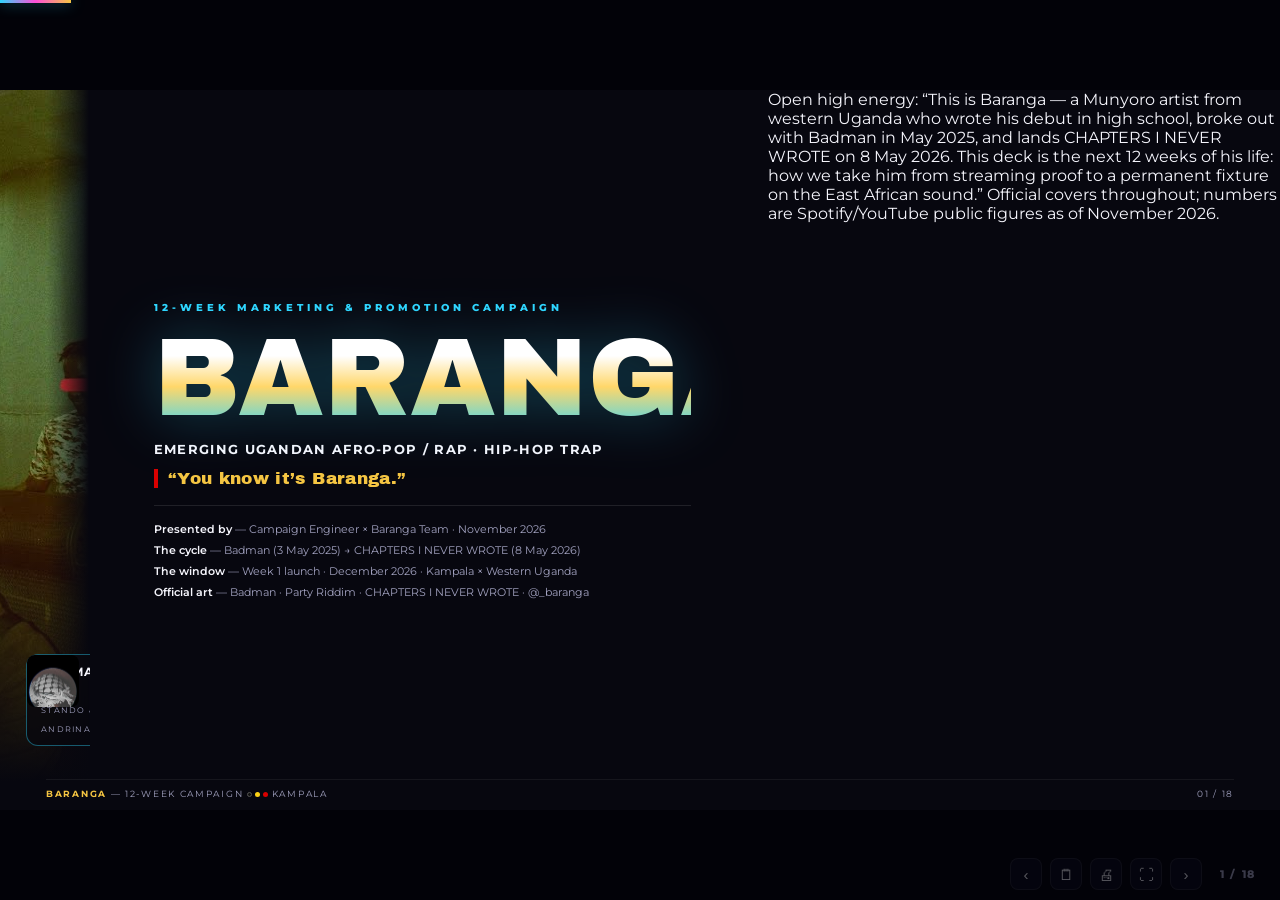
==== commit 17e22d00: "Fix cut-out content: fixed 1280x720 canvas with auto-scaling, px-based type - Deck now renders on a " ====
--- a/index.html
+++ b/index.html
@@ -17,191 +17,168 @@
   --text:#f5f5fc; --muted:#a2a2c0;
   --cyan:#2fd6ff; --gold:#f5c542; --red:#ff3b3b; --green:#34d399; --magenta:#ff4fd8;
   --ugy:#fcd116; --ugr:#d90000;
+  --scale:1;
 }
 *{box-sizing:border-box;margin:0;padding:0}
 html,body{height:100%}
 body{background:#020208;font-family:'Montserrat',system-ui,-apple-system,sans-serif;color:var(--text);overflow:hidden}
 
-/* ───────── deck chrome ───────── */
-#deck{position:fixed;inset:0;display:flex;align-items:center;justify-content:center}
-.slide{position:absolute;width:min(100vw,177.78vh);height:min(100vh,56.25vw);
+/* ───────── fixed 1280×720 canvas, auto-scaled to the screen ───────── */
+#deck{position:fixed;inset:0}
+.slide{position:absolute;left:50%;top:50%;
+  width:1280px;height:720px;
+  transform:translate(-50%,-50%) scale(var(--scale));
+  transform-origin:center center;
   background:radial-gradient(1100px 650px at 85% -10%,#171738 0%,transparent 60%),
              radial-gradient(800px 550px at -8% 112%,#151531 0%,transparent 55%),var(--bg);
-  overflow:hidden;display:none;flex-direction:column;padding:2.9% 3.8%}
-.slide.active{display:flex;animation:in .4s cubic-bezier(.2,.9,.25,1)}
-@keyframes in{from{opacity:0;transform:translateX(40px)}to{opacity:1;transform:none}}
+  overflow:hidden;display:none;flex-direction:column;padding:24px 46px}
+.slide.active{display:flex;animation:in .38s ease}
+@keyframes in{from{opacity:0}to{opacity:1}}
 #progress{position:fixed;top:0;left:0;height:3px;width:0%;z-index:40;
   background:linear-gradient(90deg,var(--cyan),var(--magenta),var(--gold));
   box-shadow:0 0 14px rgba(47,214,255,.6);transition:width .35s ease}
-#hud{position:fixed;right:14px;bottom:10px;z-index:40;display:flex;align-items:center;gap:8px;
-  opacity:.35;transition:opacity .25s}
+#hud{position:fixed;right:14px;bottom:10px;z-index:40;display:flex;align-items:center;gap:8px;opacity:.35;transition:opacity .25s}
 #hud:hover{opacity:1}
-#hud button{cursor:pointer;background:rgba(13,13,31,.85);border:1px solid var(--line);color:var(--text);
-  border-radius:8px;width:32px;height:32px;font-size:15px;backdrop-filter:blur(6px)}
+#hud button{cursor:pointer;background:rgba(13,13,31,.85);border:1px solid var(--line);color:var(--text);border-radius:8px;width:32px;height:32px;font-size:15px}
 #hud button:hover{border-color:var(--cyan);color:var(--cyan)}
 #hud button.on{border-color:var(--gold);color:var(--gold)}
 #counter{min-width:56px;text-align:center;font-size:11px;font-weight:800;letter-spacing:.14em;color:var(--muted)}
-#notes{position:fixed;left:0;right:0;bottom:0;z-index:50;max-height:34vh;overflow:auto;
-  background:rgba(4,4,12,.96);border-top:2px solid var(--gold);padding:12px 20px 16px;
-  transform:translateY(105%);transition:transform .3s ease}
+#notes{position:fixed;left:0;right:0;bottom:0;z-index:50;max-height:34vh;overflow:auto;background:rgba(4,4,12,.96);border-top:2px solid var(--gold);padding:12px 20px 16px;transform:translateY(105%);transition:transform .3s ease}
 #notes.show{transform:none}
 #notes h4{color:var(--gold);font-size:10px;letter-spacing:.25em;text-transform:uppercase;margin-bottom:6px}
 #notes p{font-size:12.5px;line-height:1.55;color:#e8e8f5;max-width:120ch}
 
 /* ───────── shared primitives ───────── */
-.kick{display:flex;align-items:center;gap:.6rem;font-size:clamp(8px,.8vw,11px);font-weight:800;
-  letter-spacing:.3em;text-transform:uppercase;color:var(--cyan)}
+.kick{display:flex;align-items:center;gap:.6rem;font-size:10.5px;font-weight:800;letter-spacing:.3em;text-transform:uppercase;color:var(--cyan)}
 .kick::after{content:"";flex:0 0 2.4em;height:2px;background:var(--cyan);opacity:.7}
 h1,h2{font-family:'Archivo Black','Montserrat',sans-serif;font-weight:400}
-.slide h2{font-size:clamp(24px,3.35vw,44px);line-height:1.04;letter-spacing:.005em;
-  text-transform:uppercase;margin:.3em 0 .45em}
+.slide h2{font-size:40px;line-height:1.04;text-transform:uppercase;margin:.22em 0 .4em}
 .accent{color:var(--gold)} .cyan{color:var(--cyan)} .mag{color:var(--magenta)}
-.lede{color:var(--muted);font-size:clamp(10px,1vw,14.5px);line-height:1.5;max-width:78ch}
-.foot{position:absolute;left:3.8%;right:3.8%;bottom:2.3%;display:flex;justify-content:space-between;
-  align-items:center;border-top:1px solid var(--line-soft);padding-top:.8%;
-  font-size:clamp(7px,.68vw,9.5px);letter-spacing:.2em;text-transform:uppercase;color:var(--muted)}
+.lede{color:var(--muted);font-size:13px;line-height:1.5;max-width:82ch}
+.foot{position:absolute;left:46px;right:46px;bottom:11px;display:flex;justify-content:space-between;align-items:center;border-top:1px solid var(--line-soft);padding-top:9px;font-size:8.5px;letter-spacing:.2em;text-transform:uppercase;color:var(--muted)}
 .foot b{color:var(--gold)}
 .ug{display:inline-flex;gap:3px;margin:0 .4em;vertical-align:middle}
 .ug i{width:.62em;height:.62em;border-radius:50%;display:inline-block}
 .ug i:nth-child(1){background:#111;border:1px solid #555}.ug i:nth-child(2){background:var(--ugy)}.ug i:nth-child(3){background:var(--ugr)}
-.grid{display:grid;gap:1.2%;flex:1;min-height:0}
-.row{display:flex;gap:1.4%}
-.col{display:flex;flex-direction:column;gap:.65em;min-height:0}
+.grid{display:grid;gap:14px;flex:1;min-height:0}
+.row{display:flex;gap:16px}
+.col{display:flex;flex-direction:column;gap:10px;min-height:0}
 .fill{flex:1;min-height:0}
 .center{align-items:center;justify-content:center;text-align:center}
-.panel{background:linear-gradient(165deg,var(--panel-2),var(--panel));border:1px solid var(--line-soft);
-  border-radius:14px;padding:1em 1.2em;position:relative;overflow:hidden}
+.panel{background:linear-gradient(165deg,var(--panel-2),var(--panel));border:1px solid var(--line-soft);border-radius:14px;padding:14px 16px;position:relative;overflow:hidden}
 .panel .bar{position:absolute;top:0;left:0;bottom:0;width:3px}
-.tag{font-size:clamp(7px,.66vw,9.5px);letter-spacing:.22em;text-transform:uppercase;color:var(--muted);font-weight:800}
-.chip{display:inline-flex;align-items:center;gap:.4em;border:1px solid var(--line);
-  background:rgba(255,255,255,.04);border-radius:999px;padding:.34em .9em;
-  font-size:clamp(8px,.76vw,11px);font-weight:700;letter-spacing:.05em;color:#dcdcf0;white-space:nowrap}
+.tag{font-size:8.5px;letter-spacing:.22em;text-transform:uppercase;color:var(--muted);font-weight:800}
+.chip{display:inline-flex;align-items:center;gap:.4em;border:1px solid var(--line);background:rgba(255,255,255,.04);border-radius:999px;padding:5px 13px;font-size:10px;font-weight:700;letter-spacing:.04em;color:#dcdcf0;white-space:nowrap}
 .chip.gold{border-color:rgba(245,197,66,.5);color:var(--gold)}
 .chip.cyan{border-color:rgba(47,214,255,.45);color:var(--cyan)}
 .chip.green{border-color:rgba(52,211,153,.45);color:var(--green)}
 .chip.red{border-color:rgba(255,59,59,.45);color:#ff8a8a}
-.small{font-size:clamp(8px,.74vw,10.5px);color:var(--muted);line-height:1.45}
+.small{font-size:9.5px;color:var(--muted);line-height:1.45}
 .art{border-radius:12px;border:1px solid rgba(255,255,255,.14);object-fit:cover;box-shadow:0 14px 44px rgba(0,0,0,.6)}
-.cov{border-radius:10px;border:1px solid rgba(255,255,255,.16);object-fit:cover;box-shadow:0 10px 30px rgba(0,0,0,.55)}
-ul.tick{list-style:none;display:flex;flex-direction:column;gap:.5em}
-ul.tick li{position:relative;padding-left:1.45em;font-size:clamp(9px,.86vw,12.5px);line-height:1.45;color:#e3e3f2}
+ul.tick{list-style:none;display:flex;flex-direction:column;gap:7px}
+ul.tick li{position:relative;padding-left:1.45em;font-size:11px;line-height:1.45;color:#e3e3f2}
 ul.tick li::before{content:"▸";position:absolute;left:.15em;color:var(--gold)}
-table{width:100%;border-collapse:collapse;font-size:clamp(8px,.76vw,11px)}
-th{text-align:left;letter-spacing:.16em;text-transform:uppercase;font-size:.8em;color:var(--cyan);
-  padding:.5em .55em;border-bottom:2px solid rgba(47,214,255,.3)}
-td{padding:.46em .55em;border-bottom:1px solid var(--line-soft);vertical-align:top;color:#dbdbec}
+table{width:100%;border-collapse:collapse;font-size:10px}
+th{text-align:left;letter-spacing:.16em;text-transform:uppercase;font-size:8px;color:var(--cyan);padding:7px 8px;border-bottom:2px solid rgba(47,214,255,.3)}
+td{padding:6px 8px;border-bottom:1px solid var(--line-soft);vertical-align:top;color:#dbdbec}
 tr:last-child td{border-bottom:none}
-.stat{display:flex;flex-direction:column;align-items:center;justify-content:center;text-align:center;gap:.15em;
-  background:var(--panel-2);border:1px solid var(--line-soft);border-radius:12px;padding:.7em .4em}
-.stat b{font-family:'Archivo Black';font-size:clamp(17px,1.95vw,28px);color:var(--gold);letter-spacing:.02em}
-.stat span{font-size:clamp(6.5px,.66vw,9.5px);letter-spacing:.16em;text-transform:uppercase;color:var(--muted)}
+.stat{display:flex;flex-direction:column;align-items:center;justify-content:center;text-align:center;gap:2px;background:var(--panel-2);border:1px solid var(--line-soft);border-radius:12px;padding:10px 6px}
+.stat b{font-family:'Archivo Black';font-size:22px;color:var(--gold);letter-spacing:.02em}
+.stat span{font-size:8.5px;letter-spacing:.14em;text-transform:uppercase;color:var(--muted)}
 
 /* ───────── S1 hero ───────── */
 #s1{padding:0;flex-direction:row;background:#07070f}
 #s1 .photo{width:47%;position:relative;overflow:hidden}
 #s1 .photo img{position:absolute;inset:0;width:100%;height:100%;object-fit:cover;object-position:center 12%}
-#s1 .photo::after{content:"";position:absolute;inset:0;
-  background:linear-gradient(90deg,transparent 52%,#07070f 99%),linear-gradient(0deg,#07070f 4%,transparent 42%)}
-#s1 .badge{position:absolute;left:2.1%;bottom:9%;z-index:3;display:flex;align-items:center;gap:.7em;
-  background:rgba(7,7,15,.72);border:1px solid rgba(47,214,255,.4);backdrop-filter:blur(8px);
-  border-radius:12px;padding:.55em .8em}
-#s1 .badge img{width:52px;height:52px;object-fit:cover;border-radius:8px}
-#s1 .badge div b{font-size:12px;letter-spacing:.05em;display:block}
-#s1 .badge div span{font-size:9px;color:var(--muted);letter-spacing:.14em;text-transform:uppercase}
-#s1 .body{width:53%;display:flex;flex-direction:column;justify-content:center;padding:4% 5.5% 4% 3.5%}
-#s1 .pre{font-size:clamp(8px,.78vw,11px);letter-spacing:.42em;color:var(--cyan);font-weight:800;text-transform:uppercase}
-#s1 h1{font-size:clamp(64px,9.2vw,132px);line-height:.94;margin:.14em 0 .1em;
-  background:linear-gradient(180deg,#ffffff 28%,#ffd76a 58%,#2fd6ff 105%);
-  -webkit-background-clip:text;background-clip:text;-webkit-text-fill-color:transparent;
-  filter:drop-shadow(0 0 30px rgba(47,214,255,.3))}
-#s1 .sub{font-size:clamp(10px,1.05vw,15px);color:var(--text);font-weight:700;letter-spacing:.1em;text-transform:uppercase}
-#s1 .quote{font-family:'Archivo Black';font-size:clamp(13px,1.4vw,19px);color:var(--gold);margin:.75em 0 1.05em;
-  border-left:4px solid var(--ugr);padding-left:.6em;letter-spacing:.02em}
-#s1 .meta{display:flex;flex-direction:column;gap:.42em;border-top:1px solid var(--line);padding-top:1em}
-#s1 .meta div{font-size:clamp(8.5px,.86vw,12px);color:var(--muted)}
+#s1 .photo::after{content:"";position:absolute;inset:0;background:linear-gradient(90deg,transparent 52%,#07070f 99%),linear-gradient(0deg,#07070f 4%,transparent 42%)}
+#s1 .badge{position:absolute;left:26px;bottom:64px;z-index:3;display:flex;align-items:center;gap:12px;background:rgba(7,7,15,.72);border:1px solid rgba(47,214,255,.4);backdrop-filter:blur(8px);border-radius:12px;padding:9px 14px}
+#s1 .badge img{width:52px;height:52px;object-fit:cover;border-radius:8px;object-position:center 18%}
+#s1 .badge div b{font-size:12px;letter-spacing:.08em;display:block}
+#s1 .badge div span{font-size:8px;color:var(--muted);letter-spacing:.16em;text-transform:uppercase}
+#s1 .body{width:53%;display:flex;flex-direction:column;justify-content:center;padding:4% 6% 4% 5%}
+#s1 .pre{font-size:10px;letter-spacing:.4em;color:var(--cyan);font-weight:800;text-transform:uppercase}
+#s1 h1{font-size:110px;line-height:.94;margin:.12em 0 .1em;background:linear-gradient(180deg,#ffffff 28%,#ffd76a 58%,#2fd6ff 105%);-webkit-background-clip:text;background-clip:text;-webkit-text-fill-color:transparent;filter:drop-shadow(0 0 30px rgba(47,214,255,.3))}
+#s1 .sub{font-size:13px;color:var(--text);font-weight:700;letter-spacing:.1em;text-transform:uppercase}
+#s1 .quote{font-family:'Archivo Black';font-size:17px;color:var(--gold);margin:.7em 0 1em;border-left:4px solid var(--ugr);padding-left:.6em;letter-spacing:.02em}
+#s1 .meta{display:flex;flex-direction:column;gap:7px;border-top:1px solid var(--line);padding-top:16px}
+#s1 .meta div{font-size:11px;color:var(--muted)}
 #s1 .meta b{color:var(--text);font-weight:600}
 
 /* ───────── agenda ───────── */
-.agenda-wrap{display:grid;grid-template-columns:1.28fr .72fr;gap:2.4%;flex:1;min-height:0}
-.agenda-list{display:flex;flex-direction:column;justify-content:center;gap:.35em}
-.a-item{display:flex;align-items:center;gap:1em;padding:.4em .85em;border-radius:11px;transition:.25s;
-  border:1px solid transparent}
+.agenda-wrap{display:grid;grid-template-columns:1.28fr .72fr;gap:26px;flex:1;min-height:0}
+.agenda-list{display:flex;flex-direction:column;justify-content:center;gap:6px}
+.a-item{display:flex;align-items:center;gap:16px;padding:8px 14px;border-radius:11px;transition:.25s;border:1px solid transparent}
 .a-item:hover{border-color:var(--line);background:rgba(255,255,255,.035);transform:translateX(8px)}
-.a-item .n{font-family:'Archivo Black';font-size:clamp(14px,1.55vw,21px);color:transparent;
-  -webkit-text-stroke:1.1px var(--cyan);min-width:1.55em}
-.a-item .t b{display:block;font-size:clamp(10.5px,1vw,14.5px);font-weight:800}
-.a-item .t span{font-size:clamp(7.5px,.74vw,10.5px);color:var(--muted)}
-.collage{display:grid;grid-template-rows:1fr auto;gap:.65em;min-height:0}
-.collage .frame{position:relative;border-radius:14px;overflow:hidden;border:1px solid var(--line)}
-.collage .frame img{width:100%;height:100%;object-fit:cover;object-position:center 15%}
-.collage .caps{display:grid;grid-template-columns:1fr 1fr 1fr;gap:.5em}
-
-/* covers grid (S4) */
-.covers{display:grid;grid-template-columns:1fr 1fr;gap:.75em}
-.covers figure{display:flex;flex-direction:column;gap:.35em;min-height:0}
-.covers figcaption{font-size:clamp(7px,.68vw,9.5px);color:var(--muted);letter-spacing:.06em}
+.a-item .n{font-family:'Archivo Black';font-size:20px;color:transparent;-webkit-text-stroke:1.1px var(--cyan);min-width:1.55em}
+.a-item .t b{display:block;font-size:13px;font-weight:800}
+.a-item .t span{font-size:9px;color:var(--muted)}
+.collage{display:grid;grid-template-rows:1fr auto;gap:10px;min-height:0}
+.collage .frame{position:relative;border-radius:14px;overflow:hidden;border:1px solid var(--line);min-height:0}
+.collage .frame img{width:100%;height:100%;object-fit:cover;object-position:center 20%}
+.collage .caps{display:grid;grid-template-columns:.75fr 1fr 1fr;gap:10px;align-items:end}
+
+/* covers (S4) */
+.covers{display:grid;grid-template-columns:1fr 1fr;gap:12px;align-content:center}
+.covers figure{display:flex;flex-direction:column;gap:5px;min-height:0}
+.covers figcaption{font-size:9px;color:var(--muted);letter-spacing:.05em}
 .covers figcaption b{color:var(--text)}
+.covers img{width:100%;object-fit:cover;border-radius:10px;border:1px solid rgba(255,255,255,.16);box-shadow:0 10px 30px rgba(0,0,0,.55)}
 
 /* calendar week cards */
-.week{display:flex;flex-direction:column;gap:.32em;background:var(--panel);border:1px solid var(--line-soft);
-  border-radius:12px;padding:.68em .8em}
-.week .wk{display:flex;align-items:baseline;justify-content:space-between;border-bottom:1px solid var(--line-soft);padding-bottom:.32em}
-.week .wk b{font-family:'Archivo Black';font-size:clamp(9px,.9vw,12px);color:var(--cyan);letter-spacing:.06em}
-.week .wk span{font-size:clamp(6px,.6vw,8px);letter-spacing:.18em;text-transform:uppercase;color:var(--muted)}
-.week ul{list-style:none;display:flex;flex-direction:column;gap:.26em}
-.week li{font-size:clamp(7px,.68vw,9.5px);line-height:1.35;color:#d5d5e8;padding-left:.95em;position:relative}
+.week{display:flex;flex-direction:column;gap:6px;background:var(--panel);border:1px solid var(--line-soft);border-radius:12px;padding:12px 13px}
+.week .wk{display:flex;align-items:baseline;justify-content:space-between;border-bottom:1px solid var(--line-soft);padding-bottom:6px}
+.week .wk b{font-size:10.5px;color:var(--cyan);letter-spacing:.05em}
+.week .wk span{font-size:7.5px;letter-spacing:.18em;text-transform:uppercase;color:var(--muted)}
+.week ul{list-style:none;display:flex;flex-direction:column;gap:5px}
+.week li{font-size:9px;line-height:1.38;color:#d5d5e8;padding-left:.95em;position:relative}
 .week li b{color:#fff}
 .week li::before{content:"•";position:absolute;left:0;color:var(--magenta)}
-.hook{margin-top:auto;font-size:clamp(6.5px,.63vw,8.5px);color:var(--gold);
-  border-top:1px dashed rgba(245,197,66,.4);padding-top:.4em;line-height:1.4;font-style:italic}
+.hook{margin-top:auto;font-size:8px;color:var(--gold);border-top:1px dashed rgba(245,197,66,.4);padding-top:7px;line-height:1.4;font-style:italic}
 
 /* timeline phases */
-.phase{flex:1;display:flex;flex-direction:column;gap:.55em;padding:1.05em 1.15em;border-radius:16px;border:1px solid var(--line-soft)}
+.phase{flex:1;display:flex;flex-direction:column;gap:9px;padding:16px 18px;border-radius:16px;border:1px solid var(--line-soft)}
 .p1{background:linear-gradient(165deg,#122740,#0f1526);border-color:rgba(47,214,255,.35)}
 .p2{background:linear-gradient(165deg,#2a1232,#170f28);border-color:rgba(255,79,216,.35)}
 .p3{background:linear-gradient(165deg,#2b230e,#191307);border-color:rgba(245,197,66,.4)}
-.phase h3{font-size:clamp(9px,.9vw,13px);letter-spacing:.16em;text-transform:uppercase}
-.phase .rng{font-family:'Archivo Black';font-size:clamp(15px,1.65vw,23px)}
+.phase h3{font-size:11px;letter-spacing:.16em;text-transform:uppercase}
+.phase .rng{font-family:'Archivo Black';font-size:21px}
 .p1 .rng{color:var(--cyan)} .p2 .rng{color:var(--magenta)} .p3 .rng{color:var(--gold)}
-.phase ul{list-style:none;display:flex;flex-direction:column;gap:.32em}
-.phase li{font-size:clamp(7.5px,.72vw,10px);line-height:1.4;color:#dcdcec;padding-left:1.1em;position:relative}
-.phase li::before{content:"▸";position:absolute;left:0;color:inherit;opacity:.75}
-.goal{margin-top:auto;align-self:flex-start;font-size:clamp(7px,.66vw,9px);letter-spacing:.18em;
-  text-transform:uppercase;font-weight:800;border:1px solid;border-radius:999px;padding:.38em 1.1em}
+.phase ul{list-style:none;display:flex;flex-direction:column;gap:5px}
+.phase li{font-size:9.5px;line-height:1.4;color:#dcdcec;padding-left:1.1em;position:relative}
+.phase li b{color:#fff}
+.phase li::before{content:"▸";position:absolute;left:0;opacity:.75}
+.goal{margin-top:auto;align-self:flex-start;font-size:8px;letter-spacing:.18em;text-transform:uppercase;font-weight:800;border:1px solid;border-radius:999px;padding:6px 16px}
 .p1 .goal{color:var(--cyan);border-color:rgba(47,214,255,.5)}
 .p2 .goal{color:var(--magenta);border-color:rgba(255,79,216,.5)}
 .p3 .goal{color:var(--gold);border-color:rgba(245,197,66,.5)}
 
 /* swot */
-.swot{display:grid;grid-template-columns:1fr 1fr;grid-auto-rows:1fr;gap:1.1%;flex:1}
-.cell{border-radius:14px;padding:.8em 1em;background:var(--panel);border:1px solid var(--line-soft)}
+.swot{display:grid;grid-template-columns:1fr 1fr;grid-auto-rows:1fr;gap:12px;flex:1;min-height:0}
+.cell{border-radius:14px;padding:12px 15px;background:var(--panel);border:1px solid var(--line-soft);overflow:hidden}
 .cell.s{border-left:3px solid var(--green)} .cell.w{border-left:3px solid var(--red)}
 .cell.o{border-left:3px solid var(--cyan)} .cell.t{border-left:3px solid var(--gold)}
-.cell h4{letter-spacing:.22em;text-transform:uppercase;font-size:clamp(8px,.78vw,11px);margin-bottom:.4em}
+.cell h4{letter-spacing:.22em;text-transform:uppercase;font-size:9.5px;margin-bottom:6px}
 .cell.s h4{color:var(--green)} .cell.w h4{color:#ff8a8a} .cell.o h4{color:var(--cyan)} .cell.t h4{color:var(--gold)}
-.cell ul{list-style:none;display:flex;flex-direction:column;gap:.26em}
-.cell li{font-size:clamp(7px,.68vw,9.5px);line-height:1.35;color:#dcdcec;padding-left:1em;position:relative}
+.cell ul{list-style:none;display:flex;flex-direction:column;gap:4px}
+.cell li{font-size:9px;line-height:1.35;color:#dcdcec;padding-left:1em;position:relative}
 .cell li::before{content:"–";position:absolute;left:0;color:var(--muted)}
 
 /* swatches */
 .swatch{border-radius:10px;overflow:hidden;border:1px solid var(--line-soft)}
 .swatch .fill2{height:52px}
-.swatch figcaption{padding:.4em .6em;background:var(--panel-2)}
-.swatch b{display:block;font-size:clamp(7px,.7vw,10px)}
-.swatch span{font-size:clamp(6px,.58vw,8.5px);color:var(--muted)}
+.swatch figcaption{padding:6px 10px;background:var(--panel-2)}
+.swatch b{display:block;font-size:9px}
+.swatch span{font-size:8px;color:var(--muted)}
 
 /* checklist */
-.check{display:flex;align-items:center;gap:.85em;padding:.5em .75em;border-radius:12px;
-  background:var(--panel);border:1px solid var(--line-soft);font-size:clamp(9px,.88vw,13px);line-height:1.35}
-.check .box{width:1.3em;height:1.3em;border-radius:.3em;flex-shrink:0;display:flex;align-items:center;justify-content:center;
-  border:2px solid var(--cyan);color:var(--cyan);font-weight:900;font-size:.8em}
+.check{display:flex;align-items:center;gap:13px;padding:9px 14px;border-radius:12px;background:var(--panel);border:1px solid var(--line-soft);font-size:12px;line-height:1.35}
+.check .box{width:1.3em;height:1.3em;border-radius:.3em;flex-shrink:0;display:flex;align-items:center;justify-content:center;border:2px solid var(--cyan);color:var(--cyan);font-weight:900;font-size:.8em}
 
 @page{size:1280px 720px;margin:0}
 @media print{
   body{overflow:visible;background:#fff}
   #deck{position:static}
-  .slide{position:relative;display:flex !important;page-break-after:always;transform:none !important;
-    width:1280px;height:720px;animation:none !important;-webkit-print-color-adjust:exact;print-color-adjust:exact}
+  .slide{position:relative;left:0;top:0;transform:none !important;display:flex !important;page-break-after:always;animation:none !important;-webkit-print-color-adjust:exact;print-color-adjust:exact}
   #hud,#progress,#notes{display:none !important}
 }
 </style>
@@ -255,7 +232,7 @@
       <div class="caps">
         <img class="art" src="assets/real/badman-cover.jpg" alt="Badman single cover" style="width:100%;aspect-ratio:.62" />
         <img class="art" src="assets/real/chapters-teaser.jpg" alt="CHAPTERS I NEVER WROTE official teaser art" style="width:100%;aspect-ratio:1" />
-        <img class="art" src="assets/real/chapters-cover.jpg" alt="CHAPTERS I NEVER WROTE — official album art" style="width:100%;aspect-ratio:1" />
+        <img src="assets/real/chapters-cover.jpg" alt="CHAPTERS I NEVER WROTE — official album art" style="height:148px" />
       </div>
     </div>
   </div>
@@ -299,10 +276,10 @@
   <h2>The <span class="cyan">catalogue</span> &amp; <span class="accent">momentum</span></h2>
   <div class="row fill">
     <div class="covers" style="flex:.92;align-content:center">
-      <figure><img class="art" src="assets/real/badman-cover.jpg" alt="Badman — official single cover" style="width:100%;aspect-ratio:.78;object-position:center 18%" /><figcaption><b>Badman</b> · 3 May 2025</figcaption></figure>
-      <figure><img class="art" src="assets/real/chapters-teaser.jpg" alt="CHAPTERS I NEVER WROTE — official teaser" style="width:100%;aspect-ratio:1" /><figcaption><b>CHAPTERS I NEVER WROTE</b> · teaser</figcaption></figure>
-      <figure><img class="art" src="assets/real/chapters-cover.jpg" alt="CHAPTERS I NEVER WROTE — official album art" style="width:100%;aspect-ratio:1" /><figcaption><b>CHAPTERS I NEVER WROTE</b> · album</figcaption></figure>
-      <figure><img class="art" src="assets/real/party-riddim-cover.jpg" alt="Party Riddim — official single art" style="width:100%;aspect-ratio:1" /><figcaption><b>Party Riddim</b> · Ace Kaawa × BARANGA</figcaption></figure>
+      <figure><img src="assets/real/badman-cover.jpg" alt="Badman — official single cover" style="height:148px;object-position:center 18%" /><figcaption><b>Badman</b> · 3 May 2025</figcaption></figure>
+      <figure><img src="assets/real/chapters-teaser.jpg" alt="CHAPTERS I NEVER WROTE — official teaser" style="height:148px" /><figcaption><b>CHAPTERS I NEVER WROTE</b> · teaser</figcaption></figure>
+      <figure><img src="assets/real/chapters-cover.jpg" alt="CHAPTERS I NEVER WROTE — official album art" style="height:148px" /><figcaption><b>CHAPTERS I NEVER WROTE</b> · album</figcaption></figure>
+      <figure><img src="assets/real/party-riddim-cover.jpg" alt="Party Riddim — official single art" style="height:148px" /><figcaption><b>Party Riddim</b> · Ace Kaawa × BARANGA</figcaption></figure>
     </div>
     <div class="col" style="flex:1.08">
       <div class="row" style="gap:.55em">
@@ -348,12 +325,12 @@
   <h2>From <span class="accent">spark</span> to <span class="cyan">system</span></h2>
   <div class="lede">One goal: sustainable momentum for BARANGA as the authentic Gen Z “Badman” voice — every target numbered, dated and owned.</div>
   <div class="grid" style="grid-template-columns:repeat(3,1fr);grid-auto-rows:1fr;margin-top:1%">
-    <div class="panel"><div class="bar" style="background:var(--cyan)"></div><div class="tag" style="color:var(--cyan)">01 · Awareness</div><b style="font-size:clamp(13px,1.2vw,17px);display:block;margin:.3em 0">2–3× reach</b><span class="small">Monthly listeners &amp; video views double-to-triple by Week 12; Badman plus one album deep cut trending on UG short-form.</span></div>
-    <div class="panel"><div class="bar" style="background:var(--gold)"></div><div class="tag" style="color:var(--gold)">02 · Streams</div><b style="font-size:clamp(13px,1.2vw,17px);display:block;margin:.3em 0">+50–100%</b><span class="small">Spotify streams and saves up 50–100%+ over the window; album tracks compounding week-over-week.</span></div>
-    <div class="panel"><div class="bar" style="background:var(--magenta)"></div><div class="tag" style="color:var(--magenta)">03 · Audience</div><b style="font-size:clamp(13px,1.2vw,17px);display:block;margin:.3em 0">+10–15K fans</b><span class="small">Combined IG / TikTok / YouTube growth, plus 5,000 in the WhatsApp community — an audience he owns.</span></div>
-    <div class="panel"><div class="bar" style="background:var(--green)"></div><div class="tag" style="color:var(--green)">04 · UGC Engine</div><b style="font-size:clamp(13px,1.2vw,17px);display:block;margin:.3em 0">500+ fan videos</b><span class="small">#BarangaBadman across TikTok/Reels; three recurring challenge formats; 20+ creator duets and stitches.</span></div>
-    <div class="panel"><div class="bar" style="background:var(--red)"></div><div class="tag" style="color:#ff8a8a">05 · Industry</div><b style="font-size:clamp(13px,1.2vw,17px);display:block;margin:.3em 0">3 playlists · 2 interviews · 1 show</b><span class="small">≥3 playlist adds (incl. one UG editorial), ≥2 radio/interview slots, ≥1 live showcase booked in Kampala or western Uganda.</span></div>
-    <div class="panel"><div class="bar" style="background:var(--ugy)"></div><div class="tag" style="color:var(--ugy)">06 · Long game</div><b style="font-size:clamp(13px,1.2vw,17px);display:block;margin:.3em 0">A system, not a spike</b><span class="small">Repeatable content engine + 2027 release calendar + label-ready campaign report.</span></div>
+    <div class="panel"><div class="bar" style="background:var(--cyan)"></div><div class="tag" style="color:var(--cyan)">01 · Awareness</div><b style="font-size:15px;display:block;margin:.3em 0">2–3× reach</b><span class="small">Monthly listeners &amp; video views double-to-triple by Week 12; Badman plus one album deep cut trending on UG short-form.</span></div>
+    <div class="panel"><div class="bar" style="background:var(--gold)"></div><div class="tag" style="color:var(--gold)">02 · Streams</div><b style="font-size:15px;display:block;margin:.3em 0">+50–100%</b><span class="small">Spotify streams and saves up 50–100%+ over the window; album tracks compounding week-over-week.</span></div>
+    <div class="panel"><div class="bar" style="background:var(--magenta)"></div><div class="tag" style="color:var(--magenta)">03 · Audience</div><b style="font-size:15px;display:block;margin:.3em 0">+10–15K fans</b><span class="small">Combined IG / TikTok / YouTube growth, plus 5,000 in the WhatsApp community — an audience he owns.</span></div>
+    <div class="panel"><div class="bar" style="background:var(--green)"></div><div class="tag" style="color:var(--green)">04 · UGC Engine</div><b style="font-size:15px;display:block;margin:.3em 0">500+ fan videos</b><span class="small">#BarangaBadman across TikTok/Reels; three recurring challenge formats; 20+ creator duets and stitches.</span></div>
+    <div class="panel"><div class="bar" style="background:var(--red)"></div><div class="tag" style="color:#ff8a8a">05 · Industry</div><b style="font-size:15px;display:block;margin:.3em 0">3 playlists · 2 interviews · 1 show</b><span class="small">≥3 playlist adds (incl. one UG editorial), ≥2 radio/interview slots, ≥1 live showcase booked in Kampala or western Uganda.</span></div>
+    <div class="panel"><div class="bar" style="background:var(--ugy)"></div><div class="tag" style="color:var(--ugy)">06 · Long game</div><b style="font-size:15px;display:block;margin:.3em 0">A system, not a spike</b><span class="small">Repeatable content engine + 2027 release calendar + label-ready campaign report.</span></div>
   </div>
   <div class="foot"><span><b>BARANGA</b> — Objectives<span class="ug"><i></i><i></i><i></i></span>Kampala</span><span>05 / 18</span></div>
   <div class="notes">Each number has a source of truth and a Week 12 deadline. Sequencing: awareness → streams → follows → UGC → industry leverage. The line to land: “We are not buying fame; we are compounding a fanbase that already exists.” 05 and 06 are the management-relevant wins.</div>
@@ -394,8 +371,8 @@
   <div class="row fill" style="align-items:stretch">
     <div class="panel fill"><div class="bar" style="background:var(--red)"></div>
       <div class="tag" style="color:#ff8a8a">Primary · Outlaw / Rebel</div>
-      <b style="font-size:clamp(15px,1.5vw,22px);display:block;margin:.4em 0 .1em;font-family:'Archivo Black'">THE BADMAN</b>
-      <p class="small" style="font-size:clamp(8px,.8vw,11.5px)">Rules are suggestions. The walk, the snarl, the hook — “Ayagala badman, Ayagala intensive care.” Swagger without apology: smoke, neon, leather, red/blue. The archetype <i>is</i> the record.</p>
+      <b style="font-size:19px;display:block;margin:.4em 0 .1em;font-family:'Archivo Black'">THE BADMAN</b>
+      <p class="small" style="font-size:10px">Rules are suggestions. The walk, the snarl, the hook — “Ayagala badman, Ayagala intensive care.” Swagger without apology: smoke, neon, leather, red/blue. The archetype <i>is</i> the record.</p>
       <div class="row" style="gap:.4em;flex-wrap:wrap;margin-top:.6em"><span class="chip red">Confidence</span><span class="chip red">Defiance</span><span class="chip red">Independence</span></div>
     </div>
     <div class="col center" style="flex:.72;justify-content:center;gap:.7em">
@@ -405,12 +382,12 @@
     <div class="col fill" style="gap:.65em">
       <div class="panel fill"><div class="bar" style="background:var(--cyan)"></div>
         <div class="tag" style="color:var(--cyan)">Secondary · Everyman</div>
-        <b style="font-size:clamp(12px,1.15vw,17px);display:block;margin:.3em 0">The high-school kid who made it</b>
+        <b style="font-size:15px;display:block;margin:.3em 0">The high-school kid who made it</b>
         <p class="small">Family in the industry, breakout written in class — fans grew up with him. Trust before fame; the relatable root system under the flex.</p>
       </div>
       <div class="panel fill"><div class="bar" style="background:var(--ugy)"></div>
         <div class="tag" style="color:var(--ugy)">Tertiary · Jester / Lover</div>
-        <b style="font-size:clamp(12px,1.15vw,17px);display:block;margin:.3em 0">The party frequency</b>
+        <b style="font-size:15px;display:block;margin:.3em 0">The party frequency</b>
         <p class="small">Party Riddim, melodic hooks, romance records — humor and pull that keep the catalogue re-listenable long after the snarl fades.</p>
       </div>
     </div>
@@ -457,15 +434,15 @@
   <h2>Own the <span class="accent">“Badman”</span> lane</h2>
   <div class="panel" style="border-left:4px solid var(--gold);margin-bottom:1.1%">
     <div class="tag">Positioning statement</div>
-    <p style="font-size:clamp(11px,1.12vw,16px);line-height:1.5;margin-top:.35em;font-weight:600">For <b>Ugandan &amp; East African Gen Z (16–25)</b> who want music that feels <b>raw, local and theirs</b>, <b>BARANGA</b> is the <b style="color:var(--cyan)">emerging Afro-pop / rap artist</b> who turns <b>true-story, high-school-rooted songwriting</b> into <b>party-ready trap anthems</b> — written in the classroom, not a boardroom. <span style="color:var(--gold)">You know it’s Baranga.</span></p>
+    <p style="font-size:14px;line-height:1.5;margin-top:.35em;font-weight:600">For <b>Ugandan &amp; East African Gen Z (16–25)</b> who want music that feels <b>raw, local and theirs</b>, <b>BARANGA</b> is the <b style="color:var(--cyan)">emerging Afro-pop / rap artist</b> who turns <b>true-story, high-school-rooted songwriting</b> into <b>party-ready trap anthems</b> — written in the classroom, not a boardroom. <span style="color:var(--gold)">You know it’s Baranga.</span></p>
   </div>
   <div class="grid" style="grid-template-columns:repeat(6,1fr);margin-bottom:1.1%">
-    <div class="panel center" style="padding:.75em .35em"><div style="font-size:clamp(17px,1.8vw,26px)">🎥</div><div class="tag" style="margin:.35em 0 .3em;color:var(--cyan)">Content Engine</div><div class="small">4–7 posts/wk, non-negotiable</div></div>
-    <div class="panel center" style="padding:.75em .35em"><div style="font-size:clamp(17px,1.8vw,26px)">📢</div><div class="tag" style="margin:.35em 0 .3em;color:var(--cyan)">Amplification</div><div class="small">Boost winners, never guesses</div></div>
-    <div class="panel center" style="padding:.75em .35em"><div style="font-size:clamp(17px,1.8vw,26px)">🤝</div><div class="tag" style="margin:.35em 0 .3em;color:var(--cyan)">Community</div><div class="small">WhatsApp channel + weekly replies</div></div>
-    <div class="panel center" style="padding:.75em .35em"><div style="font-size:clamp(17px,1.8vw,26px)">🎯</div><div class="tag" style="margin:.35em 0 .3em;color:var(--gold)">Paid · Optional</div><div class="small">Only proven creatives, capped spend</div></div>
-    <div class="panel center" style="padding:.75em .35em"><div style="font-size:clamp(17px,1.8vw,26px)">📰</div><div class="tag" style="margin:.35em 0 .3em;color:var(--gold)">Earned</div><div class="small">NRG, blogs, podcasts, radio</div></div>
-    <div class="panel center" style="padding:.75em .35em"><div style="font-size:clamp(17px,1.8vw,26px)">🎨</div><div class="tag" style="margin:.35em 0 .3em;color:var(--gold)">Visual Identity</div><div class="small">Dark · neon · street · East African</div></div>
+    <div class="panel center" style="padding:.75em .35em"><div style="font-size:23px">🎥</div><div class="tag" style="margin:.35em 0 .3em;color:var(--cyan)">Content Engine</div><div class="small">4–7 posts/wk, non-negotiable</div></div>
+    <div class="panel center" style="padding:.75em .35em"><div style="font-size:23px">📢</div><div class="tag" style="margin:.35em 0 .3em;color:var(--cyan)">Amplification</div><div class="small">Boost winners, never guesses</div></div>
+    <div class="panel center" style="padding:.75em .35em"><div style="font-size:23px">🤝</div><div class="tag" style="margin:.35em 0 .3em;color:var(--cyan)">Community</div><div class="small">WhatsApp channel + weekly replies</div></div>
+    <div class="panel center" style="padding:.75em .35em"><div style="font-size:23px">🎯</div><div class="tag" style="margin:.35em 0 .3em;color:var(--gold)">Paid · Optional</div><div class="small">Only proven creatives, capped spend</div></div>
+    <div class="panel center" style="padding:.75em .35em"><div style="font-size:23px">📰</div><div class="tag" style="margin:.35em 0 .3em;color:var(--gold)">Earned</div><div class="small">NRG, blogs, podcasts, radio</div></div>
+    <div class="panel center" style="padding:.75em .35em"><div style="font-size:23px">🎨</div><div class="tag" style="margin:.35em 0 .3em;color:var(--gold)">Visual Identity</div><div class="small">Dark · neon · street · East African</div></div>
   </div>
   <div class="row" style="align-items:center;justify-content:space-between;gap:1%">
     <div class="row" style="gap:.5em;align-items:center"><span class="tag">Flow</span>
@@ -503,7 +480,7 @@
         <div class="swatch" style="flex:1"><div class="fill2" style="background:#f4f4fb"></div><figcaption><b>Bone White</b><span>#F4F4FB · type</span></figcaption></div>
       </div>
       <div class="panel" style="padding:.7em 1em"><div class="tag" style="color:var(--cyan)">Typography</div>
-        <div style="font-family:'Archivo Black';font-size:clamp(13px,1.4vw,19px);margin:.25em 0">ARCHIVO BLACK · MONTSERRAT</div>
+        <div style="font-family:'Archivo Black';font-size:18px;margin:.25em 0">ARCHIVO BLACK · MONTSERRAT</div>
         <div class="small">Display: heavy uppercase, tight leading. Body: Montserrat 400/600. Kickers: letterspaced all-caps. No serif, no thin weights on dark.</div>
       </div>
       <div class="panel" style="padding:.7em 1em"><div class="tag" style="color:var(--gold)">Image language</div>
@@ -742,7 +719,7 @@
     <div class="col" style="flex:.82;justify-content:center;gap:.7em">
       <div class="panel center" style="padding:1.3em 1em">
         <div class="tag">Launch window</div>
-        <div style="font-family:'Archivo Black';font-size:clamp(38px,4.9vw,70px);line-height:.98;color:var(--cyan);text-shadow:0 0 30px rgba(47,214,255,.45)">DECEMBER<br />2026</div>
+        <div style="font-family:'Archivo Black';font-size:63px;line-height:.98;color:var(--cyan);text-shadow:0 0 30px rgba(47,214,255,.45)">DECEMBER<br />2026</div>
         <div class="small" style="margin-top:.35em">Week 0 starts Monday after sign-off</div>
       </div>
       <img class="art" src="assets/real/badman-cover.jpg" alt="Badman — official single cover" style="aspect-ratio:2.35;object-fit:cover;object-position:center 30%;width:100%" />
@@ -761,7 +738,7 @@
   </div>
   <div style="position:relative;display:flex;flex-direction:column;align-items:center;justify-content:center;height:100%;text-align:center;padding:4% 6%">
     <div class="kick" style="justify-content:center;color:var(--gold)">THANK YOU</div>
-    <div style="font-family:'Archivo Black';font-size:clamp(38px,6.6vw,96px);line-height:.98;margin:.25em 0 .2em;
+    <div style="font-family:'Archivo Black';font-size:84px;line-height:.98;margin:.25em 0 .2em;
       background:linear-gradient(180deg,#fff 25%,#ffd76a 62%,#ff8a3d 100%);-webkit-background-clip:text;background-clip:text;-webkit-text-fill-color:transparent;
       filter:drop-shadow(0 0 34px rgba(245,197,66,.35))">YOU KNOW IT’S<br />BARANGA.</div>
     <p class="lede" style="max-width:52ch;text-align:center;color:#d8d8ee">12 weeks. Three phases. One fanbase.<br />From high-school notebook to the whole timeline.</p>
@@ -795,6 +772,8 @@
   const slides=[...document.querySelectorAll('.slide')];
   let i=0;
   const counter=document.getElementById('counter'), progress=document.getElementById('progress');
+  function fit(){const s=Math.min(window.innerWidth/1280, window.innerHeight/720);document.documentElement.style.setProperty('--scale', s);}
+  window.addEventListener('resize', fit); fit();
   const notes=document.getElementById('notes'), notesBody=document.getElementById('notesBody');
   const notesTitle=document.getElementById('notesTitle'), notesBtn=document.getElementById('notesBtn');
   function show(n){
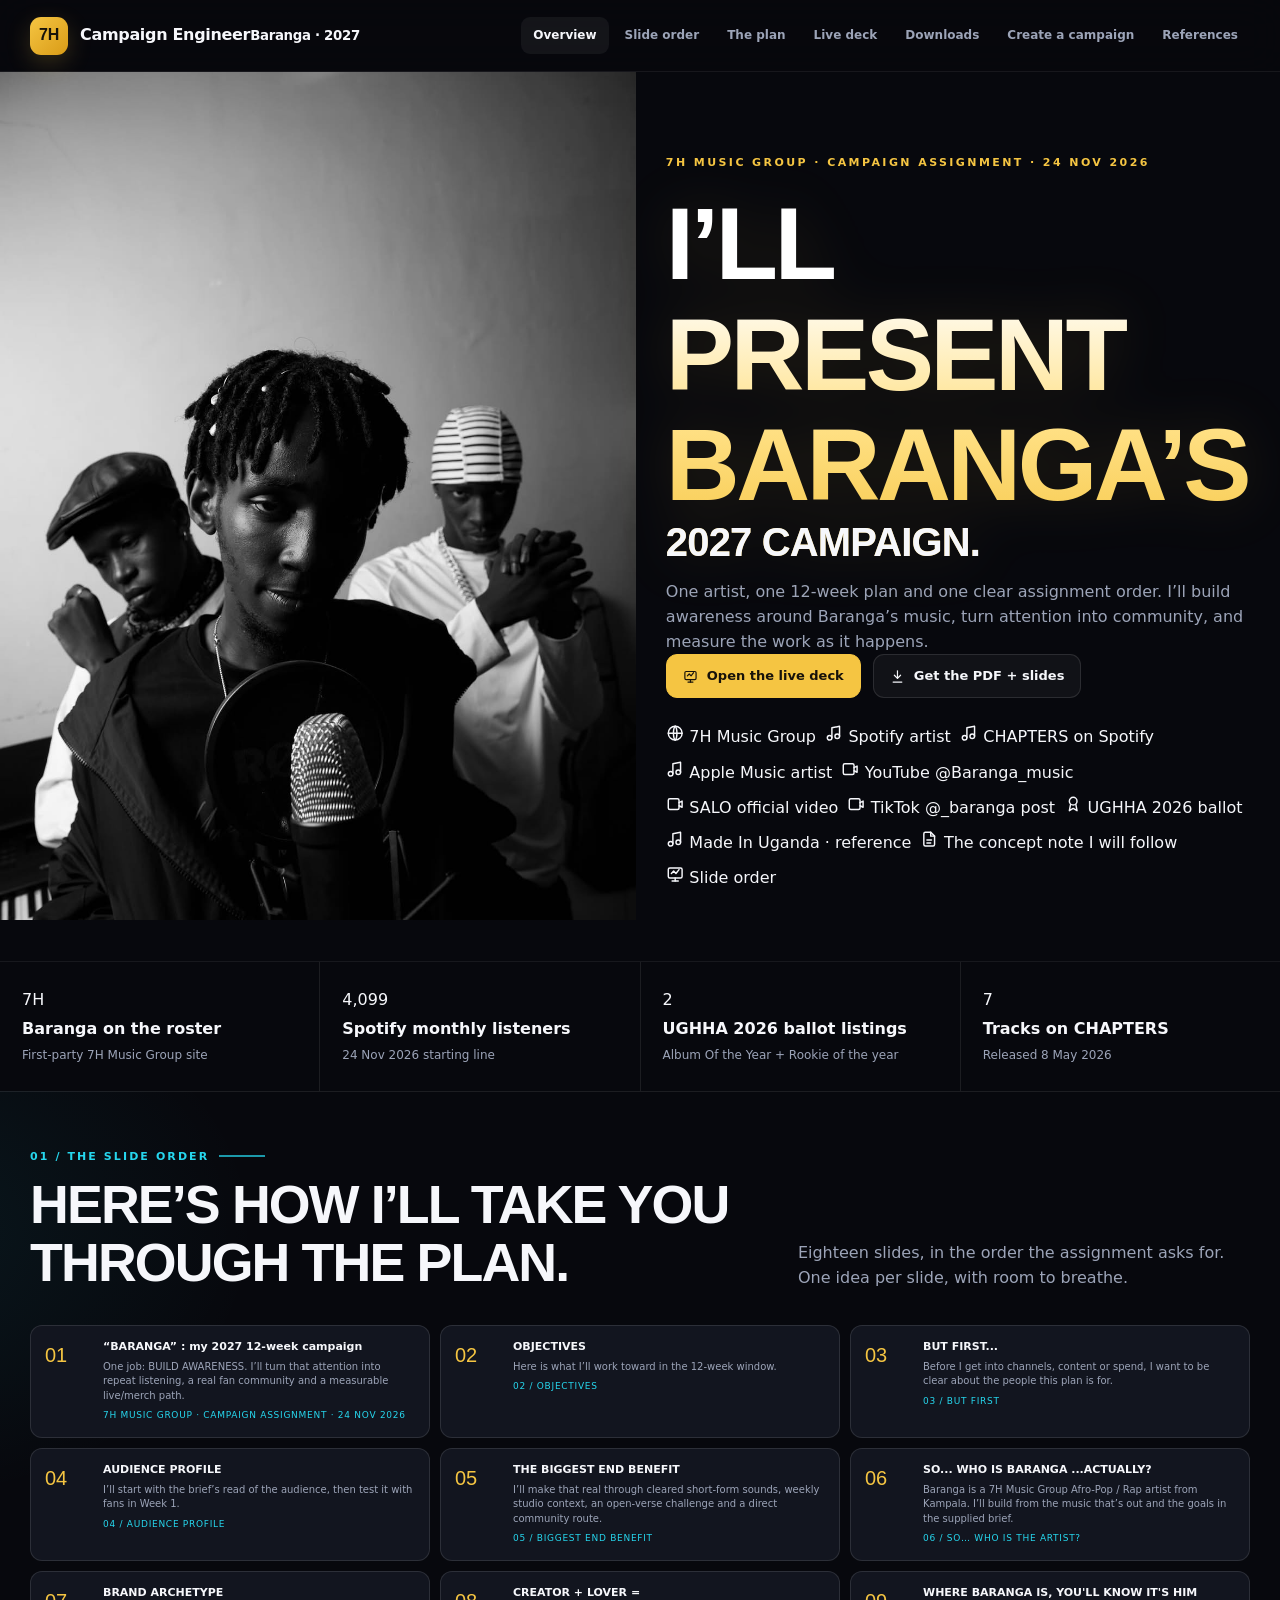
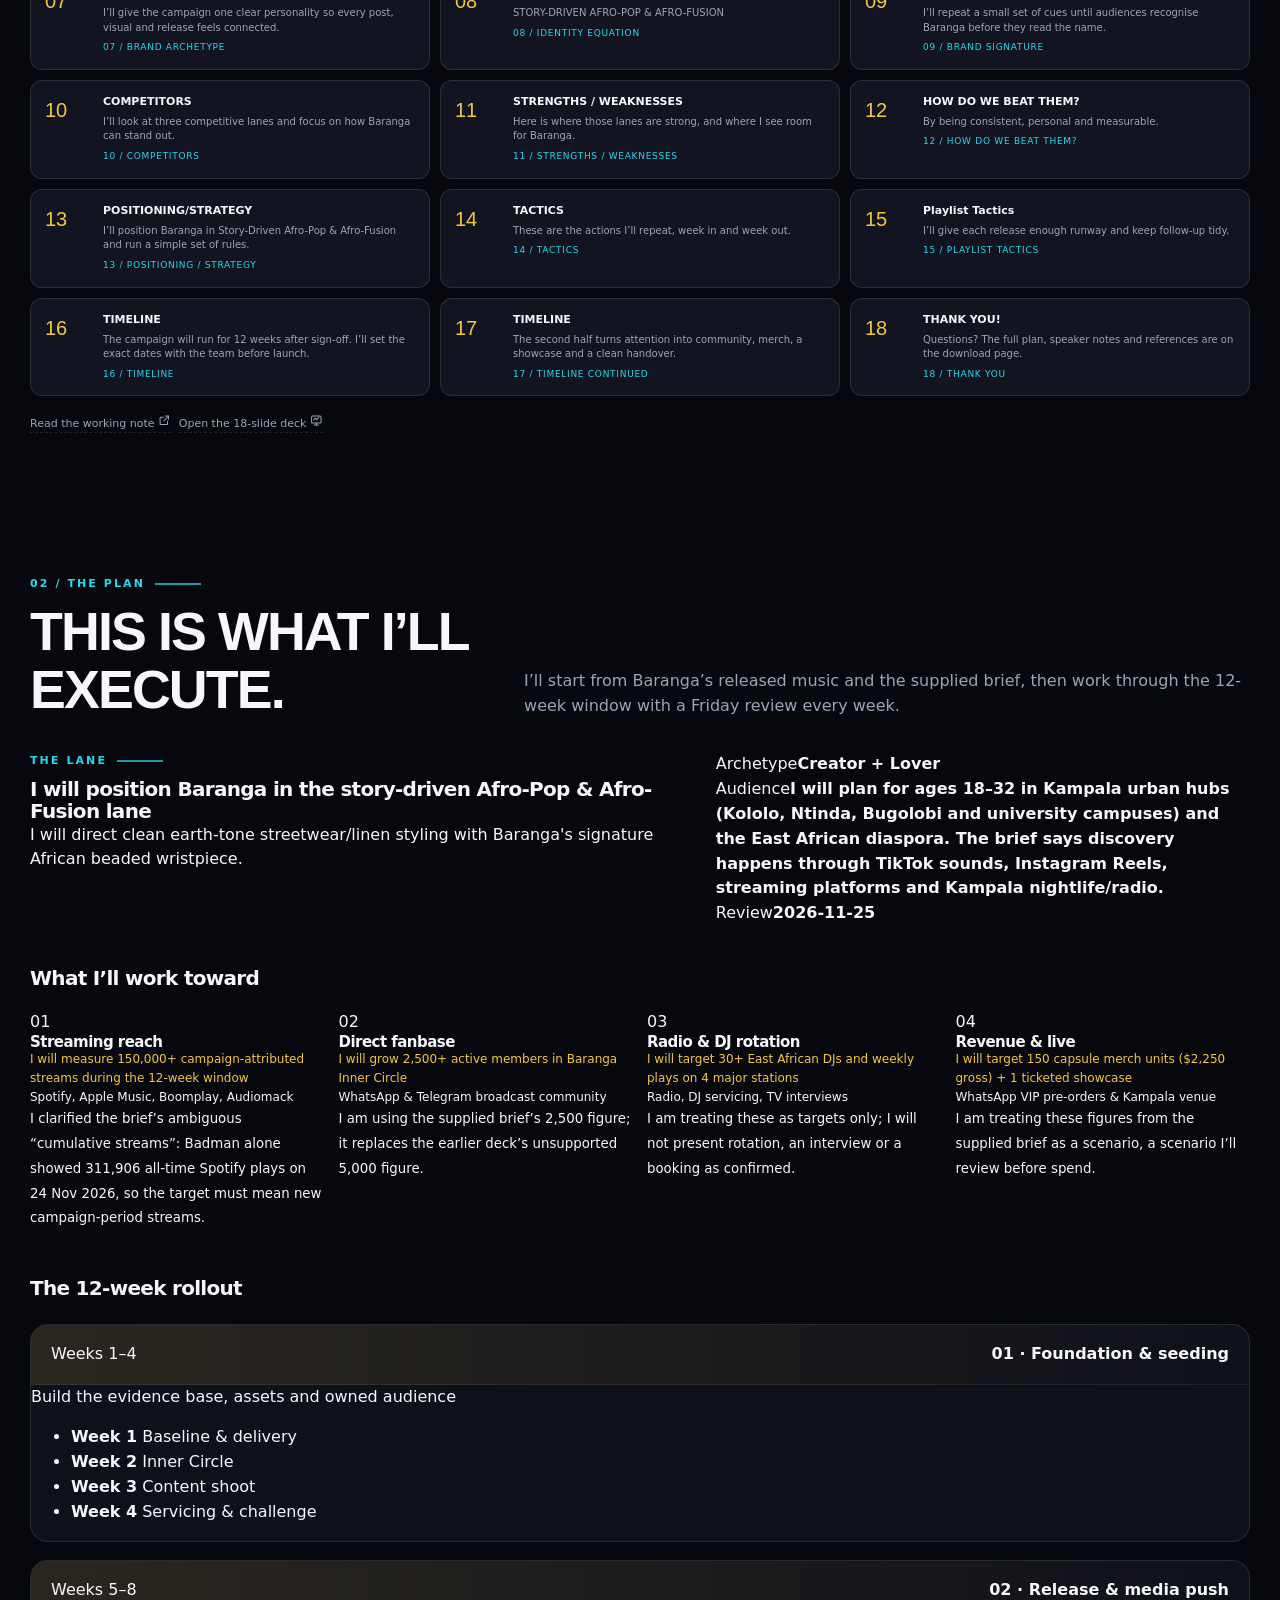
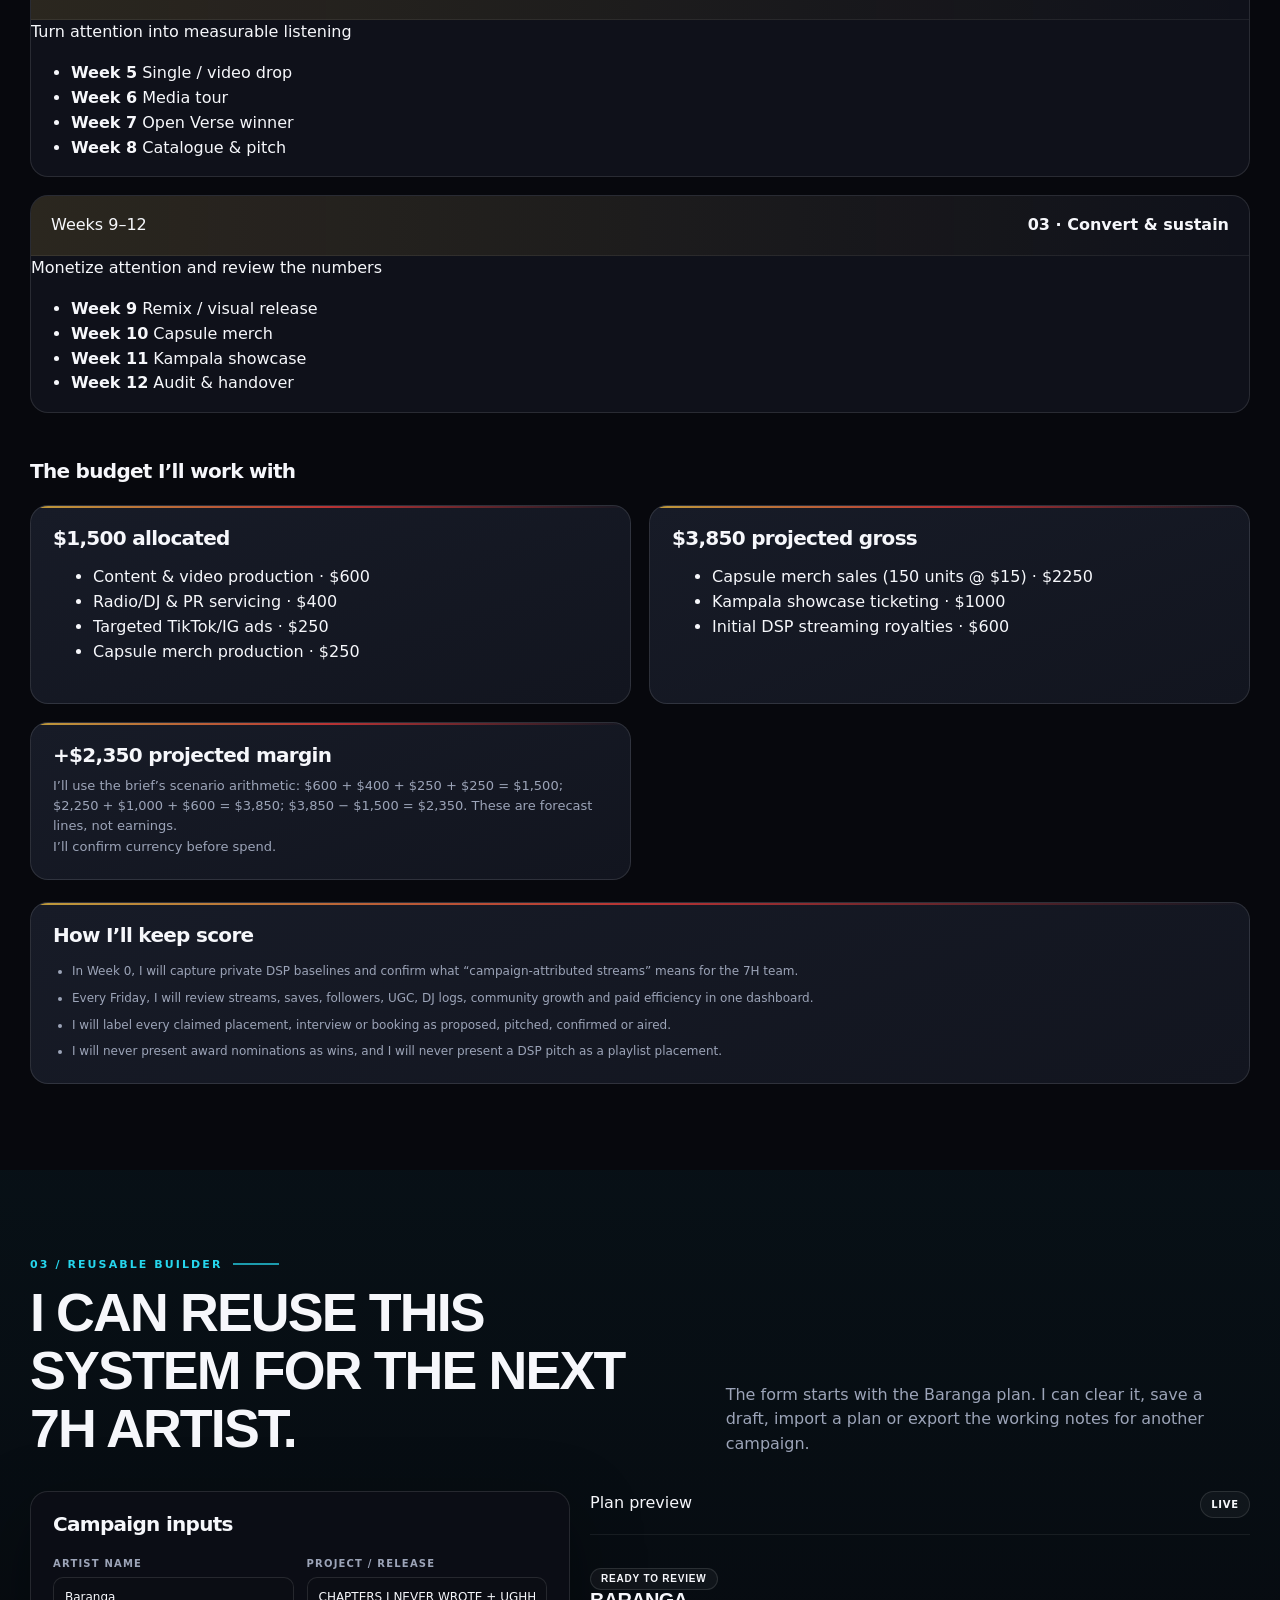
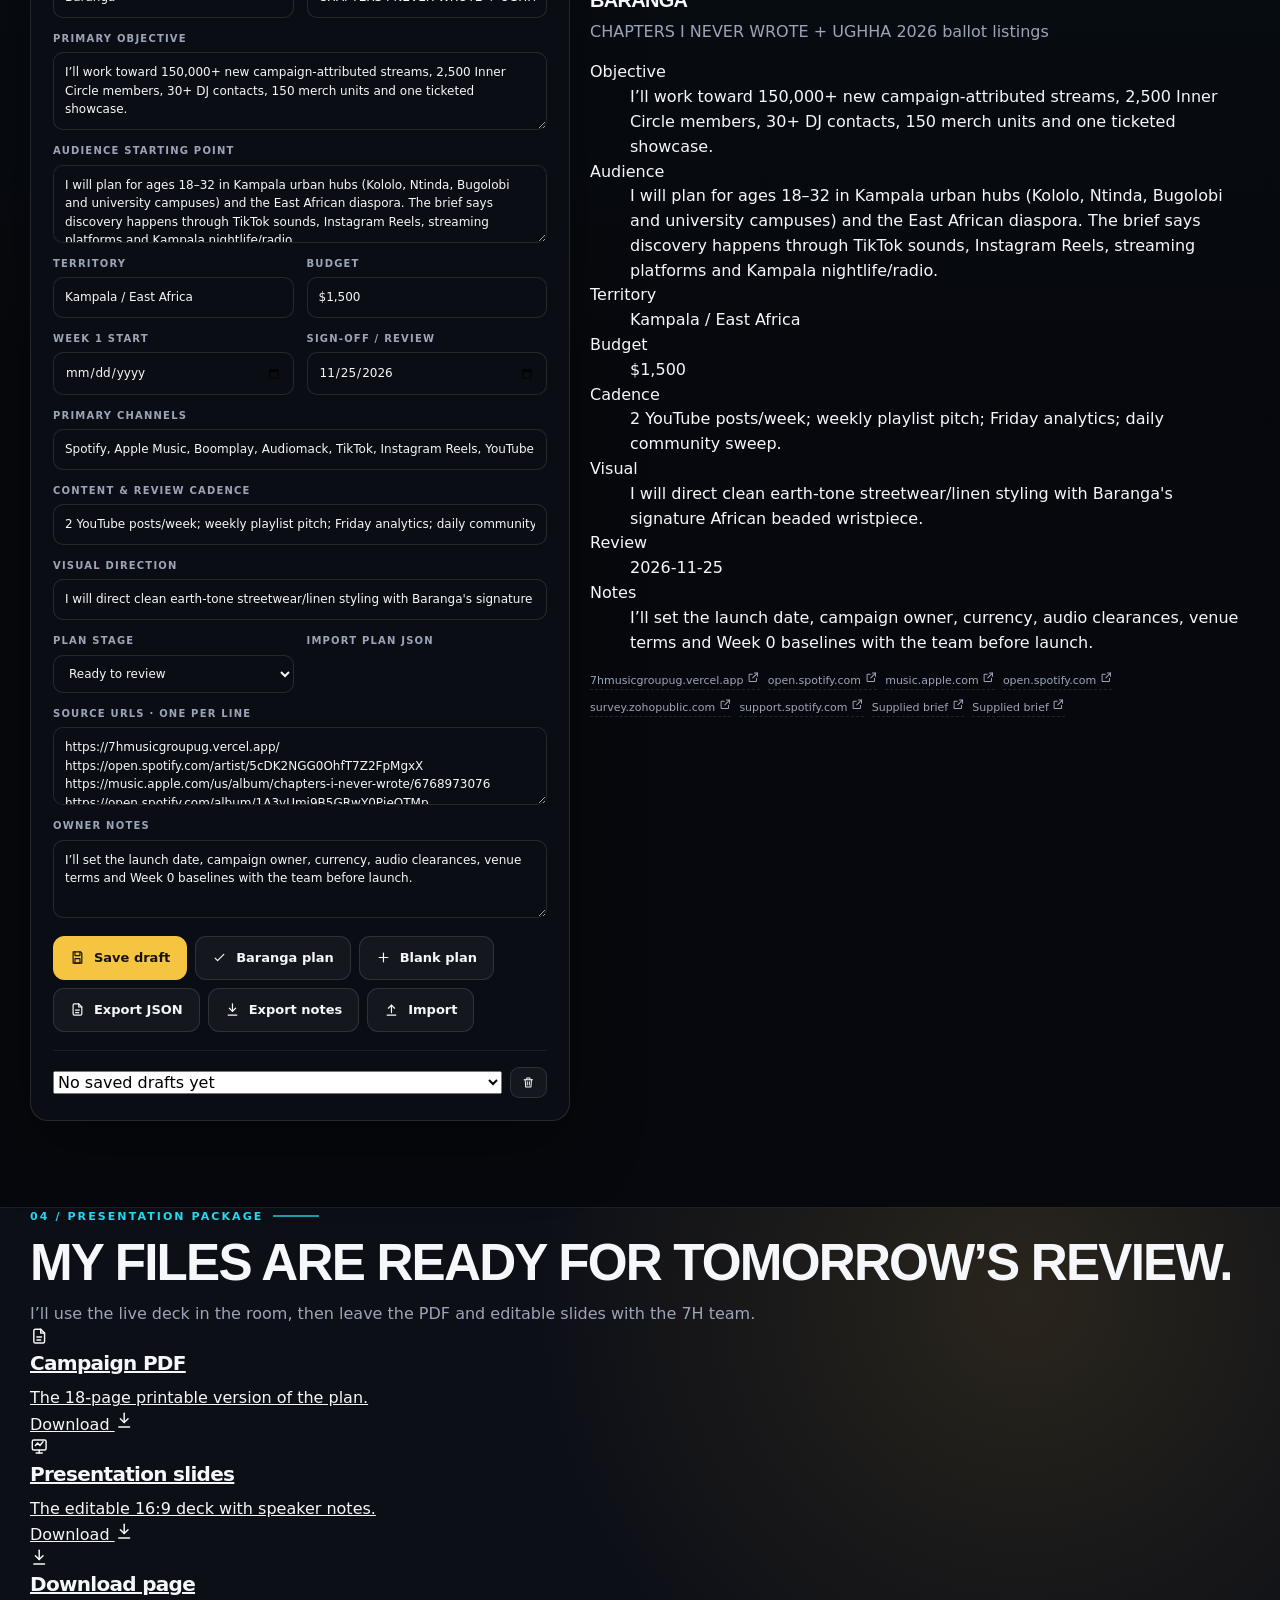
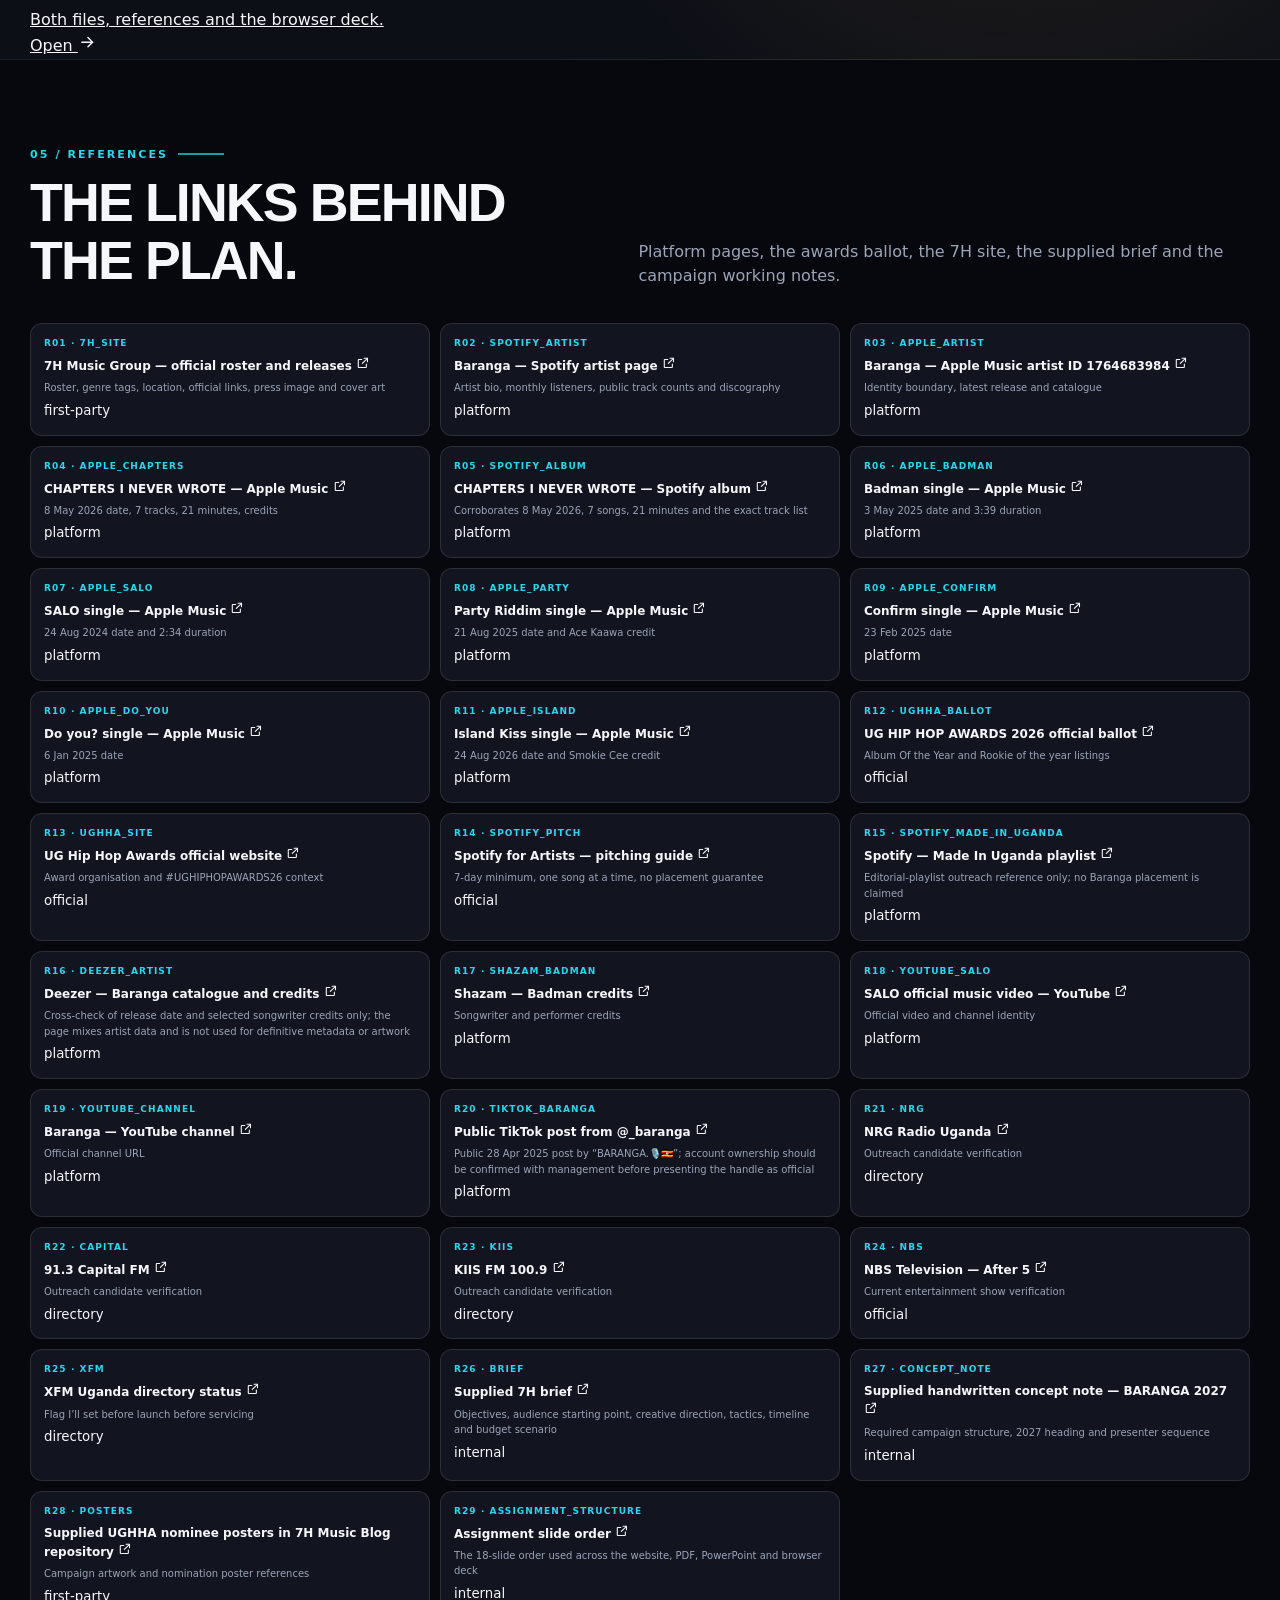
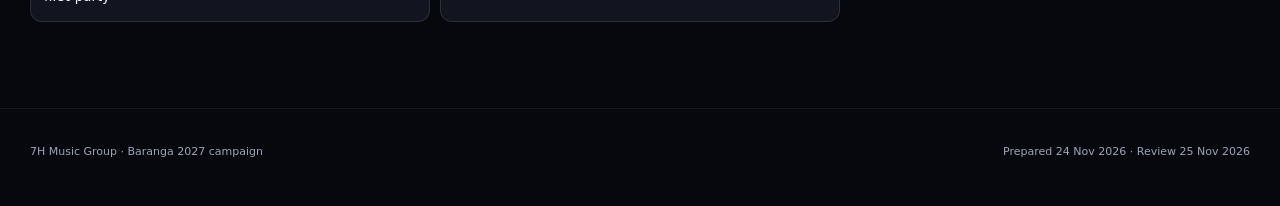
==== commit a6a5e1b3: "Deliver human 18-slide Baranga campaign site Rebuild the website, browser deck, PDF and editable sli" ====
--- a/index.html
+++ b/index.html
@@ -1,812 +1,193 @@
-<!DOCTYPE html>
+<!doctype html>
 <html lang="en">
 <head>
-<meta charset="UTF-8" />
-<meta name="viewport" content="width=device-width, initial-scale=1.0" />
-<title>BARANGA — 12-Week Marketing &amp; Promotion Campaign</title>
-<meta name="description" content="The 12-week marketing and promotion campaign for BARANGA, emerging Ugandan Afro-Pop / Rap artist — Badman era. Prepared by Campaign Engineer × the Baranga team." />
-<link rel="icon" href="data:image/svg+xml,<svg xmlns=%22http://www.w3.org/2000/svg%22 viewBox=%220 0 100 100%22><text y=%22.9em%22 font-size=%2290%22>🎤</text></svg>" />
-<link rel="preconnect" href="https://fonts.googleapis.com" />
-<link rel="preconnect" href="https://fonts.gstatic.com" crossorigin />
-<link href="https://fonts.googleapis.com/css2?family=Montserrat:wght@400;500;600;700;800&family=Archivo+Black&display=swap" rel="stylesheet" />
-<style>
-:root{
-  --bg:#07070f; --bg-2:#0d0d1f;
-  --panel:#111126; --panel-2:#161631; --panel-3:#1b1b3a;
-  --line:rgba(255,255,255,.10); --line-soft:rgba(255,255,255,.06);
-  --text:#f5f5fc; --muted:#a2a2c0;
-  --cyan:#2fd6ff; --gold:#f5c542; --red:#ff3b3b; --green:#34d399; --magenta:#ff4fd8;
-  --ugy:#fcd116; --ugr:#d90000;
-  --scale:1;
-}
-*{box-sizing:border-box;margin:0;padding:0}
-html,body{height:100%}
-body{background:#020208;font-family:'Montserrat',system-ui,-apple-system,sans-serif;color:var(--text);overflow:hidden}
-
-/* ───────── fixed 1280×720 canvas, auto-scaled to the screen ───────── */
-#deck{position:fixed;inset:0}
-.slide{position:absolute;left:50%;top:50%;
-  width:1280px;height:720px;
-  transform:translate(-50%,-50%) scale(var(--scale));
-  transform-origin:center center;
-  background:radial-gradient(1100px 650px at 85% -10%,#171738 0%,transparent 60%),
-             radial-gradient(800px 550px at -8% 112%,#151531 0%,transparent 55%),var(--bg);
-  overflow:hidden;display:none;flex-direction:column;padding:24px 46px}
-.slide.active{display:flex;animation:in .38s ease}
-@keyframes in{from{opacity:0}to{opacity:1}}
-#progress{position:fixed;top:0;left:0;height:3px;width:0%;z-index:40;
-  background:linear-gradient(90deg,var(--cyan),var(--magenta),var(--gold));
-  box-shadow:0 0 14px rgba(47,214,255,.6);transition:width .35s ease}
-#hud{position:fixed;right:14px;bottom:10px;z-index:40;display:flex;align-items:center;gap:8px;opacity:.35;transition:opacity .25s}
-#hud:hover{opacity:1}
-#hud button{cursor:pointer;background:rgba(13,13,31,.85);border:1px solid var(--line);color:var(--text);border-radius:8px;width:32px;height:32px;font-size:15px}
-#hud button:hover{border-color:var(--cyan);color:var(--cyan)}
-#hud button.on{border-color:var(--gold);color:var(--gold)}
-#counter{min-width:56px;text-align:center;font-size:11px;font-weight:800;letter-spacing:.14em;color:var(--muted)}
-#notes{position:fixed;left:0;right:0;bottom:0;z-index:50;max-height:34vh;overflow:auto;background:rgba(4,4,12,.96);border-top:2px solid var(--gold);padding:12px 20px 16px;transform:translateY(105%);transition:transform .3s ease}
-#notes.show{transform:none}
-#notes h4{color:var(--gold);font-size:10px;letter-spacing:.25em;text-transform:uppercase;margin-bottom:6px}
-#notes p{font-size:12.5px;line-height:1.55;color:#e8e8f5;max-width:120ch}
-
-/* ───────── shared primitives ───────── */
-.kick{display:flex;align-items:center;gap:.6rem;font-size:10.5px;font-weight:800;letter-spacing:.3em;text-transform:uppercase;color:var(--cyan)}
-.kick::after{content:"";flex:0 0 2.4em;height:2px;background:var(--cyan);opacity:.7}
-h1,h2{font-family:'Archivo Black','Montserrat',sans-serif;font-weight:400}
-.slide h2{font-size:40px;line-height:1.04;text-transform:uppercase;margin:.22em 0 .4em}
-.accent{color:var(--gold)} .cyan{color:var(--cyan)} .mag{color:var(--magenta)}
-.lede{color:var(--muted);font-size:13px;line-height:1.5;max-width:82ch}
-.foot{position:absolute;left:46px;right:46px;bottom:11px;display:flex;justify-content:space-between;align-items:center;border-top:1px solid var(--line-soft);padding-top:9px;font-size:8.5px;letter-spacing:.2em;text-transform:uppercase;color:var(--muted)}
-.foot b{color:var(--gold)}
-.ug{display:inline-flex;gap:3px;margin:0 .4em;vertical-align:middle}
-.ug i{width:.62em;height:.62em;border-radius:50%;display:inline-block}
-.ug i:nth-child(1){background:#111;border:1px solid #555}.ug i:nth-child(2){background:var(--ugy)}.ug i:nth-child(3){background:var(--ugr)}
-.grid{display:grid;gap:14px;flex:1;min-height:0}
-.row{display:flex;gap:16px}
-.col{display:flex;flex-direction:column;gap:10px;min-height:0}
-.fill{flex:1;min-height:0}
-.center{align-items:center;justify-content:center;text-align:center}
-.panel{background:linear-gradient(165deg,var(--panel-2),var(--panel));border:1px solid var(--line-soft);border-radius:14px;padding:14px 16px;position:relative;overflow:hidden}
-.panel .bar{position:absolute;top:0;left:0;bottom:0;width:3px}
-.tag{font-size:8.5px;letter-spacing:.22em;text-transform:uppercase;color:var(--muted);font-weight:800}
-.chip{display:inline-flex;align-items:center;gap:.4em;border:1px solid var(--line);background:rgba(255,255,255,.04);border-radius:999px;padding:5px 13px;font-size:10px;font-weight:700;letter-spacing:.04em;color:#dcdcf0;white-space:nowrap}
-.chip.gold{border-color:rgba(245,197,66,.5);color:var(--gold)}
-.chip.cyan{border-color:rgba(47,214,255,.45);color:var(--cyan)}
-.chip.green{border-color:rgba(52,211,153,.45);color:var(--green)}
-.chip.red{border-color:rgba(255,59,59,.45);color:#ff8a8a}
-.small{font-size:9.5px;color:var(--muted);line-height:1.45}
-.art{border-radius:12px;border:1px solid rgba(255,255,255,.14);object-fit:cover;box-shadow:0 14px 44px rgba(0,0,0,.6)}
-ul.tick{list-style:none;display:flex;flex-direction:column;gap:7px}
-ul.tick li{position:relative;padding-left:1.45em;font-size:11px;line-height:1.45;color:#e3e3f2}
-ul.tick li::before{content:"▸";position:absolute;left:.15em;color:var(--gold)}
-table{width:100%;border-collapse:collapse;font-size:10px}
-th{text-align:left;letter-spacing:.16em;text-transform:uppercase;font-size:8px;color:var(--cyan);padding:7px 8px;border-bottom:2px solid rgba(47,214,255,.3)}
-td{padding:6px 8px;border-bottom:1px solid var(--line-soft);vertical-align:top;color:#dbdbec}
-tr:last-child td{border-bottom:none}
-.stat{display:flex;flex-direction:column;align-items:center;justify-content:center;text-align:center;gap:2px;background:var(--panel-2);border:1px solid var(--line-soft);border-radius:12px;padding:10px 6px}
-.stat b{font-family:'Archivo Black';font-size:22px;color:var(--gold);letter-spacing:.02em}
-.stat span{font-size:8.5px;letter-spacing:.14em;text-transform:uppercase;color:var(--muted)}
-
-/* ───────── S1 hero ───────── */
-#s1{padding:0;flex-direction:row;background:#07070f}
-#s1 .photo{width:47%;position:relative;overflow:hidden}
-#s1 .photo img{position:absolute;inset:0;width:100%;height:100%;object-fit:cover;object-position:center 12%}
-#s1 .photo::after{content:"";position:absolute;inset:0;background:linear-gradient(90deg,transparent 52%,#07070f 99%),linear-gradient(0deg,#07070f 4%,transparent 42%)}
-#s1 .badge{position:absolute;left:26px;bottom:64px;z-index:3;display:flex;align-items:center;gap:12px;background:rgba(7,7,15,.72);border:1px solid rgba(47,214,255,.4);backdrop-filter:blur(8px);border-radius:12px;padding:9px 14px}
-#s1 .badge img{width:52px;height:52px;object-fit:cover;border-radius:8px;object-position:center 18%}
-#s1 .badge div b{font-size:12px;letter-spacing:.08em;display:block}
-#s1 .badge div span{font-size:8px;color:var(--muted);letter-spacing:.16em;text-transform:uppercase}
-#s1 .body{width:53%;display:flex;flex-direction:column;justify-content:center;padding:4% 6% 4% 5%}
-#s1 .pre{font-size:10px;letter-spacing:.4em;color:var(--cyan);font-weight:800;text-transform:uppercase}
-#s1 h1{font-size:110px;line-height:.94;margin:.12em 0 .1em;background:linear-gradient(180deg,#ffffff 28%,#ffd76a 58%,#2fd6ff 105%);-webkit-background-clip:text;background-clip:text;-webkit-text-fill-color:transparent;filter:drop-shadow(0 0 30px rgba(47,214,255,.3))}
-#s1 .sub{font-size:13px;color:var(--text);font-weight:700;letter-spacing:.1em;text-transform:uppercase}
-#s1 .quote{font-family:'Archivo Black';font-size:17px;color:var(--gold);margin:.7em 0 1em;border-left:4px solid var(--ugr);padding-left:.6em;letter-spacing:.02em}
-#s1 .meta{display:flex;flex-direction:column;gap:7px;border-top:1px solid var(--line);padding-top:16px}
-#s1 .meta div{font-size:11px;color:var(--muted)}
-#s1 .meta b{color:var(--text);font-weight:600}
-
-/* ───────── agenda ───────── */
-.agenda-wrap{display:grid;grid-template-columns:1.28fr .72fr;gap:26px;flex:1;min-height:0}
-.agenda-list{display:flex;flex-direction:column;justify-content:center;gap:6px}
-.a-item{display:flex;align-items:center;gap:16px;padding:8px 14px;border-radius:11px;transition:.25s;border:1px solid transparent}
-.a-item:hover{border-color:var(--line);background:rgba(255,255,255,.035);transform:translateX(8px)}
-.a-item .n{font-family:'Archivo Black';font-size:20px;color:transparent;-webkit-text-stroke:1.1px var(--cyan);min-width:1.55em}
-.a-item .t b{display:block;font-size:13px;font-weight:800}
-.a-item .t span{font-size:9px;color:var(--muted)}
-.collage{display:grid;grid-template-rows:1fr auto;gap:10px;min-height:0}
-.collage .frame{position:relative;border-radius:14px;overflow:hidden;border:1px solid var(--line);min-height:0}
-.collage .frame img{width:100%;height:100%;object-fit:cover;object-position:center 20%}
-.collage .caps{display:grid;grid-template-columns:.75fr 1fr 1fr;gap:10px;align-items:end}
-
-/* covers (S4) */
-.covers{display:grid;grid-template-columns:1fr 1fr;gap:12px;align-content:center}
-.covers figure{display:flex;flex-direction:column;gap:5px;min-height:0}
-.covers figcaption{font-size:9px;color:var(--muted);letter-spacing:.05em}
-.covers figcaption b{color:var(--text)}
-.covers img{width:100%;object-fit:cover;border-radius:10px;border:1px solid rgba(255,255,255,.16);box-shadow:0 10px 30px rgba(0,0,0,.55)}
-
-/* calendar week cards */
-.week{display:flex;flex-direction:column;gap:6px;background:var(--panel);border:1px solid var(--line-soft);border-radius:12px;padding:12px 13px}
-.week .wk{display:flex;align-items:baseline;justify-content:space-between;border-bottom:1px solid var(--line-soft);padding-bottom:6px}
-.week .wk b{font-size:10.5px;color:var(--cyan);letter-spacing:.05em}
-.week .wk span{font-size:7.5px;letter-spacing:.18em;text-transform:uppercase;color:var(--muted)}
-.week ul{list-style:none;display:flex;flex-direction:column;gap:5px}
-.week li{font-size:9px;line-height:1.38;color:#d5d5e8;padding-left:.95em;position:relative}
-.week li b{color:#fff}
-.week li::before{content:"•";position:absolute;left:0;color:var(--magenta)}
-.hook{margin-top:auto;font-size:8px;color:var(--gold);border-top:1px dashed rgba(245,197,66,.4);padding-top:7px;line-height:1.4;font-style:italic}
-
-/* timeline phases */
-.phase{flex:1;display:flex;flex-direction:column;gap:9px;padding:16px 18px;border-radius:16px;border:1px solid var(--line-soft)}
-.p1{background:linear-gradient(165deg,#122740,#0f1526);border-color:rgba(47,214,255,.35)}
-.p2{background:linear-gradient(165deg,#2a1232,#170f28);border-color:rgba(255,79,216,.35)}
-.p3{background:linear-gradient(165deg,#2b230e,#191307);border-color:rgba(245,197,66,.4)}
-.phase h3{font-size:11px;letter-spacing:.16em;text-transform:uppercase}
-.phase .rng{font-family:'Archivo Black';font-size:21px}
-.p1 .rng{color:var(--cyan)} .p2 .rng{color:var(--magenta)} .p3 .rng{color:var(--gold)}
-.phase ul{list-style:none;display:flex;flex-direction:column;gap:5px}
-.phase li{font-size:9.5px;line-height:1.4;color:#dcdcec;padding-left:1.1em;position:relative}
-.phase li b{color:#fff}
-.phase li::before{content:"▸";position:absolute;left:0;opacity:.75}
-.goal{margin-top:auto;align-self:flex-start;font-size:8px;letter-spacing:.18em;text-transform:uppercase;font-weight:800;border:1px solid;border-radius:999px;padding:6px 16px}
-.p1 .goal{color:var(--cyan);border-color:rgba(47,214,255,.5)}
-.p2 .goal{color:var(--magenta);border-color:rgba(255,79,216,.5)}
-.p3 .goal{color:var(--gold);border-color:rgba(245,197,66,.5)}
-
-/* swot */
-.swot{display:grid;grid-template-columns:1fr 1fr;grid-auto-rows:1fr;gap:12px;flex:1;min-height:0}
-.cell{border-radius:14px;padding:12px 15px;background:var(--panel);border:1px solid var(--line-soft);overflow:hidden}
-.cell.s{border-left:3px solid var(--green)} .cell.w{border-left:3px solid var(--red)}
-.cell.o{border-left:3px solid var(--cyan)} .cell.t{border-left:3px solid var(--gold)}
-.cell h4{letter-spacing:.22em;text-transform:uppercase;font-size:9.5px;margin-bottom:6px}
-.cell.s h4{color:var(--green)} .cell.w h4{color:#ff8a8a} .cell.o h4{color:var(--cyan)} .cell.t h4{color:var(--gold)}
-.cell ul{list-style:none;display:flex;flex-direction:column;gap:4px}
-.cell li{font-size:9px;line-height:1.35;color:#dcdcec;padding-left:1em;position:relative}
-.cell li::before{content:"–";position:absolute;left:0;color:var(--muted)}
-
-/* swatches */
-.swatch{border-radius:10px;overflow:hidden;border:1px solid var(--line-soft)}
-.swatch .fill2{height:52px}
-.swatch figcaption{padding:6px 10px;background:var(--panel-2)}
-.swatch b{display:block;font-size:9px}
-.swatch span{font-size:8px;color:var(--muted)}
-
-/* checklist */
-.check{display:flex;align-items:center;gap:13px;padding:9px 14px;border-radius:12px;background:var(--panel);border:1px solid var(--line-soft);font-size:12px;line-height:1.35}
-.check .box{width:1.3em;height:1.3em;border-radius:.3em;flex-shrink:0;display:flex;align-items:center;justify-content:center;border:2px solid var(--cyan);color:var(--cyan);font-weight:900;font-size:.8em}
-
-@page{size:1280px 720px;margin:0}
-@media print{
-  body{overflow:visible;background:#fff}
-  #deck{position:static}
-  .slide{position:relative;left:0;top:0;transform:none !important;display:flex !important;page-break-after:always;animation:none !important;-webkit-print-color-adjust:exact;print-color-adjust:exact}
-  #hud,#progress,#notes{display:none !important}
-}
-</style>
+<meta charset="utf-8">
+<meta name="viewport" content="width=device-width, initial-scale=1">
+<title>7H Campaign Engineer — Baranga 2027</title>
+<meta name="description" content="A 12-week 2027 campaign plan for Baranga and 7H Music Group, with a live deck, PDF and editable slides.">
+<meta name="theme-color" content="#07080d">
+<link rel="icon" href="data:image/svg+xml,<svg xmlns=%22http://www.w3.org/2000/svg%22 viewBox=%220 0 100 100%22><rect width=%22100%22 height=%22100%22 rx=%2222%22 fill=%22%23f5c542%22/><text x=%2250%22 y=%2268%22 text-anchor=%22middle%22 font-family=%22Arial Black%22 font-size=%2245%22 fill=%22%2317120a%22>7H</text></svg>">
+<link rel="stylesheet" href="assets/css/site.css">
 </head>
 <body>
-<div id="progress"></div>
-<div id="deck">
-<!-- 1 · TITLE -->
-<section class="slide" id="s1" data-title="Title">
-  <div class="photo">
-    <img src="assets/real/badman-session.jpg" alt="BARANGA in the studio during the Badman era" />
-    <div class="badge">
-      <img src="assets/real/badman-cover.jpg" alt="Badman — official single cover" />
-      <div><b>BADMAN</b><span>feat. STANDO &amp; Andrinah</span></div>
+<a class="skip-link" href="#main">Skip to content</a>
+<header class="site-header">
+  <div class="container header-inner">
+    <a class="brand" href="index.html"><span class="brand-mark">7H</span><span>Campaign Engineer<small>Baranga · 2027</small></span></a>
+    <nav class="nav" aria-label="Primary navigation">
+      <a class="active" href="index.html">Overview</a>
+      <a href="#slide-order">Slide order</a>
+      <a href="#plan">The plan</a>
+      <a href="presentation.html">Live deck</a>
+      <a href="download.html">Downloads</a>
+      <a href="#builder">Create a campaign</a>
+      <a href="#references">References</a>
+    </nav>
+    <button class="menu-toggle" type="button" aria-label="Open navigation"><svg class="icon"><use href="#i-menu"></use></svg></button>
+  </div>
+</header>
+
+<main id="main">
+  <section class="hero" id="overview">
+    <div class="hero-media"><img src="assets/campaign/artist-baranga.jpg" alt="Baranga press photo"></div>
+    <div class="hero-copy" style="padding-left:max(20px,calc((100vw - 1220px)/2));padding-right:32px">
+      <div class="eyebrow">7H Music Group · Campaign assignment · 24 Nov 2026</div>
+      <h1>I’ll present Baranga’s <span>2027 campaign.</span></h1>
+      <p class="lede">One artist, one 12-week plan and one clear assignment order. I’ll build awareness around Baranga’s music, turn attention into community, and measure the work as it happens.</p>
+      <div class="hero-actions">
+        <a class="btn primary" href="presentation.html"><svg class="icon"><use href="#i-slides"></use></svg> Open the live deck</a>
+        <a class="btn" href="download.html"><svg class="icon"><use href="#i-download"></use></svg> Get the PDF + slides</a>
+      </div>
+      <div class="hero-meta" id="official-links"></div>
     </div>
-  </div>
-  <div class="body">
-    <div class="pre">12-Week Marketing &amp; Promotion Campaign</div>
-    <h1>BARANGA</h1>
-    <div class="sub">Emerging Ugandan Afro-Pop / Rap · Hip-Hop Trap</div>
-    <div class="quote">“You know it’s Baranga.”</div>
-    <div class="meta">
-      <div><b>Presented by</b> — Campaign Engineer × Baranga Team · November 2026</div>
-      <div><b>The cycle</b> — Badman (3 May 2025) → CHAPTERS I NEVER WROTE (8 May 2026)</div>
-      <div><b>The window</b> — Week 1 launch · December 2026 · Kampala × Western Uganda</div>
-      <div><b>Official art</b> — Badman · Party Riddim · CHAPTERS I NEVER WROTE · @_baranga</div>
-    </div>
-  </div>
-  <div class="foot"><span><b>BARANGA</b> — 12-Week Campaign<span class="ug"><i></i><i></i><i></i></span>Kampala</span><span>01 / 18</span></div>
-  <div class="notes">Open high energy: “This is Baranga — a Munyoro artist from western Uganda who wrote his debut in high school, broke out with Badman in May 2025, and lands CHAPTERS I NEVER WROTE on 8 May 2026. This deck is the next 12 weeks of his life: how we take him from streaming proof to a permanent fixture on the East African sound.” Official covers throughout; numbers are Spotify/YouTube public figures as of November 2026.</div>
-</section>
+  </section>
 
-<!-- 2 · AGENDA -->
-<section class="slide" id="s2" data-title="Agenda">
-  <div class="kick">Agenda</div>
-  <h2>Where we’re <span class="cyan">going</span> today</h2>
-  <div class="agenda-wrap">
-    <div class="agenda-list">
-      <div class="a-item"><div class="n">01</div><div class="t"><b>Who is BARANGA</b><span>Origin story, name meaning, where he is right now</span></div></div>
-      <div class="a-item"><div class="n">02</div><div class="t"><b>Campaign objectives</b><span>SMART targets across awareness, streams, community</span></div></div>
-      <div class="a-item"><div class="n">03</div><div class="t"><b>Audience</b><span>Ugandan &amp; East African Gen Z, 16–25</span></div></div>
-      <div class="a-item"><div class="n">04</div><div class="t"><b>Brand archetypes</b><span>Outlaw × Everyman × Jester — the Badman mix</span></div></div>
-      <div class="a-item"><div class="n">05</div><div class="t"><b>Competition</b><span>The lane BARANGA owns — and how he wins it</span></div></div>
-      <div class="a-item"><div class="n">06</div><div class="t"><b>Positioning &amp; strategy</b><span>The one-liner, the six pillars, the hashtags</span></div></div>
-      <div class="a-item"><div class="n">07</div><div class="t"><b>Visual identity</b><span>Dark, neon, unmistakably East African</span></div></div>
-      <div class="a-item"><div class="n">08</div><div class="t"><b>12-week timeline &amp; calendar</b><span>Three phases, weekly rhythm, week-by-week themes</span></div></div>
-      <div class="a-item"><div class="n">09</div><div class="t"><b>Metrics &amp; launch</b><span>KPIs, tracking, and the Week 1 runway</span></div></div>
-    </div>
-    <div class="collage">
-      <div class="frame"><img src="assets/real/badman-session.jpg" alt="BARANGA recording Badman in the studio" /></div>
-      <div class="caps">
-        <img class="art" src="assets/real/badman-cover.jpg" alt="Badman single cover" style="width:100%;aspect-ratio:.62" />
-        <img class="art" src="assets/real/chapters-teaser.jpg" alt="CHAPTERS I NEVER WROTE official teaser art" style="width:100%;aspect-ratio:1" />
-        <img src="assets/real/chapters-cover.jpg" alt="CHAPTERS I NEVER WROTE — official album art" style="height:148px" />
+  <section class="status-strip" aria-label="Where I’m starting">
+    <div class="container" style="width:100%"><div class="status-grid" id="status-grid"></div></div>
+  </section>
+
+  <section class="section tight" id="slide-order">
+    <div class="container">
+      <div class="section-head">
+        <div>
+          <div class="section-kicker">01 / The slide order</div>
+          <h2>Here’s how I’ll take you through the plan.</h2>
+        </div>
+        <p class="lede">Eighteen slides, in the order the assignment asks for. One idea per slide, with room to breathe.</p>
+      </div>
+      <div class="structure-grid" id="structure-grid"></div>
+      <div class="source-line" style="margin-top:18px">
+        <a href="RESEARCH.md#assignment-slide-order" target="_blank" rel="noopener">Read the working note <svg class="icon"><use href="#i-external"></use></svg></a>
+        <a href="presentation.html">Open the 18-slide deck <svg class="icon"><use href="#i-slides"></use></svg></a>
       </div>
     </div>
-  </div>
-  <div class="foot"><span><b>BARANGA</b> — Agenda<span class="ug"><i></i><i></i><i></i></span>Kampala</span><span>02 / 18</span></div>
-  <div class="notes">40-second roadmap. Point at slides 11–15 and say: “This is the machine — everything else is why it matters.” Official artwork throughout: no moodboards here, this is the real record.</div>
-</section>
+  </section>
 
-<!-- 3 · WHO IS THE ARTIST 1/2 -->
-<section class="slide" id="s3" data-title="Who is BARANGA">
-  <div class="kick">Who is BARANGA · 1 of 2</div>
-  <h2>From <span class="accent">western Uganda</span><br />to <span class="cyan">every feed</span></h2>
-  <div class="row fill">
-    <div class="col fill" style="flex:1.18;justify-content:center">
-      <ul class="tick">
-        <li><b>Baranga Ferdinand</b> — professionally <b>BARANGA</b>. Ugandan <b>Afro-pop</b> &amp; <b>rap / hip-hop trap</b> artist, signed to <b>5844655 Records DK</b>.</li>
-        <li>Career began <b>2023</b>. Debut single <b>“SALO”</b> (24 Aug 2024) — written and released while he was still in <b>high school</b>.</li>
-        <li>SALO is his first song built on a <b>true personal story</b> — the affair it chronicles is the foundation of his “real chapters” identity.</li>
-        <li>From <b>western Uganda</b>; <b>Munyoro</b> heritage — “Motorola by tribe”: tough, loud, proud.</li>
-        <li>The name <b>“Baranga”</b> fuses his <b>hometown</b> with <b>“spreading the good news”</b> — spreading good music.</li>
-        <li>Inspired by <b>his uncle</b>, already working in the industry — music was family business long before streaming.</li>
-      </ul>
-      <div class="row" style="gap:.5em;flex-wrap:wrap;margin-top:.2em">
-        <span class="chip cyan">Munyoro pride</span>
-        <span class="chip gold">High-school origin story</span>
-        <span class="chip">Western Uganda → Kampala</span>
-        <span class="chip green">“Spreading the good news”</span>
+  <section class="section" id="plan">
+    <div class="container">
+      <div class="section-head">
+        <div>
+          <div class="section-kicker">02 / The plan</div>
+          <h2>This is what I’ll execute.</h2>
+        </div>
+        <p class="lede">I’ll start from Baranga’s released music and the supplied brief, then work through the 12-week window with a Friday review every week.</p>
+      </div>
+      <div class="strategy-hero" id="strategy-hero"></div>
+
+      <h3 style="margin:42px 0 0">What I’ll work toward</h3>
+      <div class="objective-grid grid-4" id="objectives-grid"></div>
+
+      <h3 style="margin:48px 0 0">The 12-week rollout</h3>
+      <div class="timeline" id="timeline"></div>
+
+      <h3 style="margin:48px 0 0">The budget I’ll work with</h3>
+      <div class="budget-layout" id="budget-layout"></div>
+      <div class="card" style="margin-top:22px">
+        <h3>How I’ll keep score</h3>
+        <ul class="measurement-list" id="measurement-list"></ul>
       </div>
     </div>
-    <div class="col" style="flex:.82;justify-content:center;align-items:center;gap:.6em">
-      <img class="art" src="assets/real/badman-cover.jpg" alt="Badman — official single cover (keffiyeh emblem)" style="height:78%;aspect-ratio:.56;object-fit:cover" />
-      <div class="small" style="text-align:center"><b style="color:var(--text)">Official Badman artwork</b><br />5844655 Records DK · 3 May 2025</div>
-    </div>
-  </div>
-  <div class="foot"><span><b>BARANGA</b> — Who is the Artist<span class="ug"><i></i><i></i><i></i></span>Kampala</span><span>03 / 18</span></div>
-  <div class="notes">Tell the SALO story slowly. A teenager writes a song about a real affair, self-releases it, and it breaks. That’s why positioning leans on authenticity over polish. Repeat the name’s dual meaning out loud. Warm, brief on the uncle: “Music was in his family long before it was on streaming.”</div>
-</section>
+  </section>
 
-<!-- 4 · WHO IS THE ARTIST 2/2 -->
-<section class="slide" id="s4" data-title="The Catalogue">
-  <div class="kick">Who is BARANGA · 2 of 2</div>
-  <h2>The <span class="cyan">catalogue</span> &amp; <span class="accent">momentum</span></h2>
-  <div class="row fill">
-    <div class="covers" style="flex:.92;align-content:center">
-      <figure><img src="assets/real/badman-cover.jpg" alt="Badman — official single cover" style="height:148px;object-position:center 18%" /><figcaption><b>Badman</b> · 3 May 2025</figcaption></figure>
-      <figure><img src="assets/real/chapters-teaser.jpg" alt="CHAPTERS I NEVER WROTE — official teaser" style="height:148px" /><figcaption><b>CHAPTERS I NEVER WROTE</b> · teaser</figcaption></figure>
-      <figure><img src="assets/real/chapters-cover.jpg" alt="CHAPTERS I NEVER WROTE — official album art" style="height:148px" /><figcaption><b>CHAPTERS I NEVER WROTE</b> · album</figcaption></figure>
-      <figure><img src="assets/real/party-riddim-cover.jpg" alt="Party Riddim — official single art" style="height:148px" /><figcaption><b>Party Riddim</b> · Ace Kaawa × BARANGA</figcaption></figure>
-    </div>
-    <div class="col" style="flex:1.08">
-      <div class="row" style="gap:.55em">
-        <div class="stat" style="flex:1"><b>~4,042</b><span>Spotify monthly listeners</span></div>
-        <div class="stat" style="flex:1"><b>311K+</b><span>“Badman” streams</span></div>
-        <div class="stat" style="flex:1"><b>~68K</b><span>YouTube · Badman visualizer</span></div>
+  <section class="section builder-section" id="builder">
+    <div class="container">
+      <div class="section-head">
+        <div>
+          <div class="section-kicker">03 / Reusable builder</div>
+          <h2>I can reuse this system for the next 7H artist.</h2>
+        </div>
+        <p class="lede">The form starts with the Baranga plan. I can clear it, save a draft, import a plan or export the working notes for another campaign.</p>
       </div>
-      <div class="panel fill">
-        <div class="tag" style="color:var(--cyan)">Key releases</div>
-        <table style="margin-top:.4em">
-          <thead><tr><th>Release</th><th>Year</th><th>Notes</th></tr></thead>
-          <tbody>
-            <tr><td><b>SALO</b></td><td>2024</td><td>Debut · 24 Aug 2024 · written in high school</td></tr>
-            <tr><td><b>Badman</b> (feat. STANDO &amp; Andrinah)</td><td>2025</td><td><b>The hit</b> · 3 May 2025 · 5844655 Records DK</td></tr>
-            <tr><td><b>Party Riddim</b> (Ace Kaawa &amp; BARANGA)</td><td>2025</td><td>Dance record · Aug 2025</td></tr>
-            <tr><td><b>Do you?</b> · <b>Confirm</b> (feat. Smokie Cee)</td><td>2025</td><td>The trap/Afro-pop singles run</td></tr>
-            <tr><td><b>CHAPTERS I NEVER WROTE</b></td><td>2026</td><td>7-track album · <b>8 May 2026</b></td></tr>
-          </tbody>
-        </table>
-      </div>
-      <div class="panel" style="padding:.7em 1em">
-        <div class="tag" style="color:var(--gold)">CHAPTERS — tracklist</div>
-        <div class="row" style="flex-wrap:wrap;gap:.4em;margin-top:.4em">
-          <span class="chip cyan">01 PARADISE · TUNGI</span>
-          <span class="chip">02 WAGWUAN · MR FALLBACK &amp; MELLAN KUNTA</span>
-          <span class="chip gold">03 KAMPALA · DEEJAY KLVN</span>
-          <span class="chip">04 LOST CAUSE · KRAVYNZ &amp; KING AVO</span>
-          <span class="chip">05 BREATHE · MR FALLBACK</span>
-          <span class="chip red">06 JAGERMEISTER · KING AVO</span>
-          <span class="chip mag" style="border-color:rgba(255,79,216,.45);color:var(--magenta)">07 FREAKY</span>
-        </div>
-      </div>
-      <div class="small">Figures: Spotify · YouTube · Shazam, November 2026. Island Kiss (Smokie Cee, feat. BARANGA, Aug 2026) extends the feature run.</div>
-    </div>
-  </div>
-  <div class="foot"><span><b>BARANGA</b> — The Catalogue<span class="ug"><i></i><i></i><i></i></span>Kampala</span><span>04 / 18</span></div>
-  <div class="notes">Three beats: Badman (the hit that proved demand), the album (seven chapters of content runway), velocity (~4K listeners = headroom, not saturation). If challenged on the numbers: “Public counters move; order-of-magnitude is what matters, and Week 0 re-baselines everything.”</div>
-</section>
-
-<!-- 5 · OBJECTIVES -->
-<section class="slide" id="s5" data-title="Objectives">
-  <div class="kick">Campaign Objectives</div>
-  <h2>From <span class="accent">spark</span> to <span class="cyan">system</span></h2>
-  <div class="lede">One goal: sustainable momentum for BARANGA as the authentic Gen Z “Badman” voice — every target numbered, dated and owned.</div>
-  <div class="grid" style="grid-template-columns:repeat(3,1fr);grid-auto-rows:1fr;margin-top:1%">
-    <div class="panel"><div class="bar" style="background:var(--cyan)"></div><div class="tag" style="color:var(--cyan)">01 · Awareness</div><b style="font-size:15px;display:block;margin:.3em 0">2–3× reach</b><span class="small">Monthly listeners &amp; video views double-to-triple by Week 12; Badman plus one album deep cut trending on UG short-form.</span></div>
-    <div class="panel"><div class="bar" style="background:var(--gold)"></div><div class="tag" style="color:var(--gold)">02 · Streams</div><b style="font-size:15px;display:block;margin:.3em 0">+50–100%</b><span class="small">Spotify streams and saves up 50–100%+ over the window; album tracks compounding week-over-week.</span></div>
-    <div class="panel"><div class="bar" style="background:var(--magenta)"></div><div class="tag" style="color:var(--magenta)">03 · Audience</div><b style="font-size:15px;display:block;margin:.3em 0">+10–15K fans</b><span class="small">Combined IG / TikTok / YouTube growth, plus 5,000 in the WhatsApp community — an audience he owns.</span></div>
-    <div class="panel"><div class="bar" style="background:var(--green)"></div><div class="tag" style="color:var(--green)">04 · UGC Engine</div><b style="font-size:15px;display:block;margin:.3em 0">500+ fan videos</b><span class="small">#BarangaBadman across TikTok/Reels; three recurring challenge formats; 20+ creator duets and stitches.</span></div>
-    <div class="panel"><div class="bar" style="background:var(--red)"></div><div class="tag" style="color:#ff8a8a">05 · Industry</div><b style="font-size:15px;display:block;margin:.3em 0">3 playlists · 2 interviews · 1 show</b><span class="small">≥3 playlist adds (incl. one UG editorial), ≥2 radio/interview slots, ≥1 live showcase booked in Kampala or western Uganda.</span></div>
-    <div class="panel"><div class="bar" style="background:var(--ugy)"></div><div class="tag" style="color:var(--ugy)">06 · Long game</div><b style="font-size:15px;display:block;margin:.3em 0">A system, not a spike</b><span class="small">Repeatable content engine + 2027 release calendar + label-ready campaign report.</span></div>
-  </div>
-  <div class="foot"><span><b>BARANGA</b> — Objectives<span class="ug"><i></i><i></i><i></i></span>Kampala</span><span>05 / 18</span></div>
-  <div class="notes">Each number has a source of truth and a Week 12 deadline. Sequencing: awareness → streams → follows → UGC → industry leverage. The line to land: “We are not buying fame; we are compounding a fanbase that already exists.” 05 and 06 are the management-relevant wins.</div>
-</section>
-
-<!-- 6 · AUDIENCE -->
-<section class="slide" id="s6" data-title="Audience">
-  <div class="kick">Audience Profile</div>
-  <h2>Gen Z, <span class="accent">Kampala-first</span>,<br /><span class="cyan">East Africa ready</span></h2>
-  <div class="row fill">
-    <div class="col" style="flex:1.12">
-      <div class="row fill">
-        <div class="panel fill"><div class="bar" style="background:var(--green)"></div><div class="tag" style="color:var(--green)">✓ What they want</div>
-          <ul class="tick" style="margin-top:.45em"><li>Authentic voices — not industry robots</li><li>Party records for 2AM in Kabalagala</li><li>Luganda/Runyoro inflections, Kampala slang, local flavor</li><li>Origin stories they can quote and share</li><li>A sound they can claim as <i>ours</i> before the world catches on</li></ul></div>
-        <div class="panel fill"><div class="bar" style="background:var(--red)"></div><div class="tag" style="color:#ff8a8a">✕ What’s missing</div>
-          <ul class="tick" style="margin-top:.45em"><li>Label-polished acts disconnected from the street</li><li>Generic Afrobeats clones with no Ugandan fingerprint</li><li>No recurring challenge culture or fan ritual</li><li>Few emerging acts with both streams <i>and</i> a story</li><li>East-African faces rare on global trap/Afro-pop playlists</li></ul></div>
-        <div class="panel fill"><div class="bar" style="background:var(--gold)"></div><div class="tag" style="color:var(--gold)">⇄ BARANGA fills it</div>
-          <ul class="tick" style="margin-top:.45em"><li>High-school-to-Badman origin — instantly quotable</li><li>True-story songwriting builds parasocial trust</li><li>Badman energy + melodic hooks = TikTok-ready</li><li>Munyoro roots + Kampala hustle: two audiences, one artist</li><li>A meme-able identity — “You know it’s Baranga”</li></ul></div>
-      </div>
-      <div class="row" style="gap:.45em;flex-wrap:wrap">
-        <span class="chip cyan">16–25 primary</span>
-        <span class="chip">Urban Kampala + western UG spillover</span>
-        <span class="chip">TikTok · Reels · Shorts</span>
-        <span class="chip">Spotify + Audiomack</span>
-        <span class="chip gold">Also traveling: 25–34 Afro-pop listeners</span>
+      <div class="builder-layout">
+        <form class="builder-panel" id="campaign-form">
+          <h3>Campaign inputs</h3>
+          <div class="form-grid">
+            <div class="field"><label for="artistName">Artist name</label><input id="artistName" name="artistName" placeholder="Artist name"></div>
+            <div class="field"><label for="project">Project / release</label><input id="project" name="project" placeholder="Release or campaign focus"></div>
+            <div class="field full"><label for="objective">Primary objective</label><textarea id="objective" name="objective" placeholder="What I’ll work toward"></textarea></div>
+            <div class="field full"><label for="audience">Audience starting point</label><textarea id="audience" name="audience" placeholder="Who, where, and how they discover music"></textarea></div>
+            <div class="field"><label for="territory">Territory</label><input id="territory" name="territory" placeholder="e.g. Kampala / East Africa"></div>
+            <div class="field"><label for="budget">Budget</label><input id="budget" name="budget" placeholder="Amount + currency"></div>
+            <div class="field"><label for="startDate">Week 1 start</label><input id="startDate" name="startDate" type="date"></div>
+            <div class="field"><label for="reviewDate">Sign-off / review</label><input id="reviewDate" name="reviewDate" type="date"></div>
+            <div class="field full"><label for="channels">Primary channels</label><input id="channels" name="channels" placeholder="DSPs, social, community, radio, press"></div>
+            <div class="field full"><label for="cadence">Content &amp; review cadence</label><input id="cadence" name="cadence" placeholder="Publishing, outreach and analytics rhythm"></div>
+            <div class="field full"><label for="visual">Visual direction</label><input id="visual" name="visual" placeholder="Styling, photography and asset rules"></div>
+            <div class="field">
+              <label for="planStage">Plan stage</label>
+              <select id="planStage" name="planStage">
+                <option>Ready to review</option>
+                <option>Draft in progress</option>
+                <option>Adding links</option>
+              </select>
+            </div>
+            <div class="field"><label for="import-file">Import plan JSON</label><input id="import-file" type="file" accept="application/json" hidden></div>
+            <div class="field full"><label for="proofLinks">Source URLs · one per line</label><textarea id="proofLinks" name="proofLinks" placeholder="https://…"></textarea></div>
+            <div class="field full"><label for="notes">Owner notes</label><textarea id="notes" name="notes" placeholder="Owners, dependencies, dates I’ll set before launch"></textarea></div>
+          </div>
+          <div class="builder-actions">
+            <button class="btn primary" type="button" id="save-campaign"><svg class="icon"><use href="#i-save"></use></svg> Save draft</button>
+            <button class="btn" type="button" id="use-baranga"><svg class="icon"><use href="#i-check"></use></svg> Baranga plan</button>
+            <button class="btn" type="button" id="blank-campaign"><svg class="icon"><use href="#i-plus"></use></svg> Blank plan</button>
+            <button class="btn" type="button" id="export-json"><svg class="icon"><use href="#i-file"></use></svg> Export JSON</button>
+            <button class="btn" type="button" id="export-md"><svg class="icon"><use href="#i-download"></use></svg> Export notes</button>
+            <button class="btn" type="button" id="import-plan"><svg class="icon"><use href="#i-upload"></use></svg> Import</button>
+          </div>
+          <div class="saved-row">
+            <select id="saved-campaigns" aria-label="Saved campaigns"></select>
+            <button class="btn small" type="button" id="delete-campaign" aria-label="Delete selected campaign"><svg class="icon"><use href="#i-trash"></use></svg></button>
+          </div>
+        </form>
+        <aside class="builder-preview">
+          <div class="preview-head"><span>Plan preview</span><span class="badge">Live</span></div>
+          <div id="plan-preview-content"></div>
+        </aside>
       </div>
     </div>
-    <img class="art" src="assets/real/badman-session.jpg" alt="BARANGA recording in the Badman era — the culture watching" style="flex:.88;min-height:0;object-position:58% center;object-fit:cover" />
-  </div>
-  <div class="foot"><span><b>BARANGA</b> — Audience<span class="ug"><i></i><i></i><i></i></span>Kampala</span><span>06 / 18</span></div>
-  <div class="notes">Pause on the middle column — that gap is why this campaign exists. Widen the frame if challenged on “just TikTok kids”: the SALO angle travels to 25–34 too. The studio still is the audience’s POV: leaning in, phones up, watching BARANGA cook.</div>
-</section>
+    <div class="toast" id="builder-toast" role="status" aria-live="polite"></div>
+  </section>
 
-<!-- 7 · ARCHETYPES -->
-<section class="slide" id="s7" data-title="Brand Archetypes">
-  <div class="kick">Brand Archetypes</div>
-  <h2>Outlaw <span class="mag">×</span> Everyman <span class="mag">×</span> Jester</h2>
-  <div class="row fill" style="align-items:stretch">
-    <div class="panel fill"><div class="bar" style="background:var(--red)"></div>
-      <div class="tag" style="color:#ff8a8a">Primary · Outlaw / Rebel</div>
-      <b style="font-size:19px;display:block;margin:.4em 0 .1em;font-family:'Archivo Black'">THE BADMAN</b>
-      <p class="small" style="font-size:10px">Rules are suggestions. The walk, the snarl, the hook — “Ayagala badman, Ayagala intensive care.” Swagger without apology: smoke, neon, leather, red/blue. The archetype <i>is</i> the record.</p>
-      <div class="row" style="gap:.4em;flex-wrap:wrap;margin-top:.6em"><span class="chip red">Confidence</span><span class="chip red">Defiance</span><span class="chip red">Independence</span></div>
-    </div>
-    <div class="col center" style="flex:.72;justify-content:center;gap:.7em">
-      <img class="art" src="assets/real/badman-cover.jpg" alt="Badman — official single cover" style="width:min(64%,220px);aspect-ratio:1;object-fit:cover;border-radius:50%;border:3px solid rgba(47,214,255,.5);box-shadow:0 0 60px rgba(47,214,255,.35)" />
-      <div class="small" style="text-align:center;max-width:26ch"><b style="color:var(--text)">The Badman code</b><br />Click on the cover. Stay for the story.</div>
-    </div>
-    <div class="col fill" style="gap:.65em">
-      <div class="panel fill"><div class="bar" style="background:var(--cyan)"></div>
-        <div class="tag" style="color:var(--cyan)">Secondary · Everyman</div>
-        <b style="font-size:15px;display:block;margin:.3em 0">The high-school kid who made it</b>
-        <p class="small">Family in the industry, breakout written in class — fans grew up with him. Trust before fame; the relatable root system under the flex.</p>
-      </div>
-      <div class="panel fill"><div class="bar" style="background:var(--ugy)"></div>
-        <div class="tag" style="color:var(--ugy)">Tertiary · Jester / Lover</div>
-        <b style="font-size:15px;display:block;margin:.3em 0">The party frequency</b>
-        <p class="small">Party Riddim, melodic hooks, romance records — humor and pull that keep the catalogue re-listenable long after the snarl fades.</p>
+  <section class="download-cta" id="downloads">
+    <div class="container">
+      <div class="section-kicker">04 / Presentation package</div>
+      <h2>My files are ready for tomorrow’s review.</h2>
+      <p class="lede">I’ll use the live deck in the room, then leave the PDF and editable slides with the 7H team.</p>
+      <div class="download-cards">
+        <a class="download-card" href="downloads/Baranga_12-Week_Campaign_Strategy.pdf" download>
+          <div class="icon-box"><svg class="icon"><use href="#i-file"></use></svg></div><h3>Campaign PDF</h3><p>The 18-page printable version of the plan.</p><span class="link-label">Download <svg class="icon"><use href="#i-download"></use></svg></span>
+        </a>
+        <a class="download-card" href="downloads/Baranga_12-Week_Campaign_Slides.pptx" download>
+          <div class="icon-box"><svg class="icon"><use href="#i-slides"></use></svg></div><h3>Presentation slides</h3><p>The editable 16:9 deck with speaker notes.</p><span class="link-label">Download <svg class="icon"><use href="#i-download"></use></svg></span>
+        </a>
+        <a class="download-card" href="download.html">
+          <div class="icon-box"><svg class="icon"><use href="#i-download"></use></svg></div><h3>Download page</h3><p>Both files, references and the browser deck.</p><span class="link-label">Open <svg class="icon"><use href="#i-arrow"></use></svg></span>
+        </a>
       </div>
     </div>
+  </section>
+
+  <section class="section" id="references">
+    <div class="container">
+      <div class="section-head">
+        <div>
+          <div class="section-kicker">05 / References</div>
+          <h2>The links behind the plan.</h2>
+        </div>
+        <p class="lede">Platform pages, the awards ballot, the 7H site, the supplied brief and the campaign working notes.</p>
+      </div>
+      <div class="sources-grid" id="sources-grid"></div>
+    </div>
+  </section>
+</main>
+
+<footer class="site-footer">
+  <div class="container footer-inner">
+    <span>7H Music Group · Baranga 2027 campaign</span>
+    <span>Prepared 24 Nov 2026 · Review 25 Nov 2026</span>
   </div>
-  <div class="foot"><span><b>BARANGA</b> — Archetypes<span class="ug"><i></i><i></i><i></i></span>Kampala</span><span>07 / 18</span></div>
-  <div class="notes">Center is the pivot: “Outlaw gets the click, Everyman gets the save, Jester gets the replay.” Kill the one-note ‘angry badman’ read — the mix is what carries 12 weeks without fatigue. Ask the room: which archetype leads the next single?</div>
-</section>
-
-<!-- 8 · COMPETITION -->
-<section class="slide" id="s8" data-title="Competition">
-  <div class="kick">Competition Analysis</div>
-  <h2>The lane <span class="accent">nobody else</span> owns</h2>
-  <div class="row fill">
-    <div class="swot" style="flex:1.28">
-      <div class="cell s"><h4>Strengths</h4>
-        <ul><li>True-story songwriting (SALO) — instant narrative credibility</li><li>Badman: 311K+ streams, organic Shazam traction, Gen Z pull</li><li>High-school origin — an underexposed angle in UG hip-hop</li><li>Peer collab web: STANDO · Andrinah · Ace Kaawa · King Avo · MR FALLBACK · TUNGI</li><li>Available, hungry, visually distinct</li></ul></div>
-      <div class="cell w"><h4>Weaknesses</h4>
-        <ul><li>Small baseline (~4K monthly listeners) — paid efficiency is earned, not bought</li><li>Inconsistent posting cadence to date</li><li>No owned channel yet — WhatsApp community fixes this</li><li>Limited live &amp; radio footprint vs. veterans</li><li>Single-hit risk if Badman momentum isn’t converted</li></ul></div>
-      <div class="cell o"><h4>Opportunities</h4>
-        <ul><li>CHAPTERS = 7 tracks of content runway, all dated &amp; credited</li><li>Afro-trap + Afro-pop gap for authentic young UG voices</li><li>Short-form video underpriced in Uganda — first-mover window</li><li>NRG Radio UG &amp; UG blogs actively champion emerging artists</li><li>Diaspora multipliers: London, Toronto, Dubai</li></ul></div>
-      <div class="cell t"><h4>Threats</h4>
-        <ul><li>Label-backed urban acts dominate playlists &amp; billing</li><li>Viral fatigue — reinvention required after Badman</li><li>Better-resourced copycat challenges</li><li>Weak monetization → artist burnout</li><li>Algorithm reach volatility across TikTok / IG</li></ul></div>
-    </div>
-    <div class="col" style="flex:.72">
-      <div class="panel fill">
-        <div class="tag" style="color:var(--cyan)">The peer set</div>
-        <p class="small" style="margin:.35em 0 .5em">Collaborators become co-marketers — the network <i>is</i> the distribution:</p>
-        <div class="row" style="flex-wrap:wrap;gap:.4em">
-          <span class="chip cyan">STANDO</span><span class="chip cyan">Andrinah</span><span class="chip cyan">Ace Kaawa</span><span class="chip">King Avo</span><span class="chip">MR FALLBACK</span><span class="chip">TUNGI</span><span class="chip">MELLAN KUNTA</span><span class="chip">DEEJAY KLVN</span><span class="chip">KRAVYNZ</span><span class="chip">Smokie Cee</span>
-        </div>
-        <div class="tag" style="margin-top:.7em;color:var(--gold)">How BARANGA wins</div>
-        <ul class="tick" style="margin-top:.4em;gap:.42em"><li><b>Authenticity over polish</b> — the story is the marketing</li><li><b>Speed</b> — weekly shipping cadence vs. quarterly cycles</li><li><b>Origin story</b> — nobody else owns the classroom-to-Badman arc</li><li><b>Collabs as distribution</b> — every feature is a cross-post channel</li></ul>
-      </div>
-      <div class="small">Feature credits: official Apple Music / Deezer release data, Nov 2026. Stream figures are public approximations.</div>
-    </div>
-  </div>
-  <div class="foot"><span><b>BARANGA</b> — Competition<span class="ug"><i></i><i></i><i></i></span>Kampala</span><span>08 / 18</span></div>
-  <div class="notes">Don’t flinch on weaknesses — it buys credibility. The pivot line: “We can’t out-budget the majors; we out-authenticity them.” If pressed on whether features are ‘competition’: partners first, rivals second — collabs are distribution in this market.</div>
-</section>
-
-<!-- 9 · POSITIONING & STRATEGY -->
-<section class="slide" id="s9" data-title="Positioning &amp; Strategy">
-  <div class="kick">Positioning &amp; Strategy</div>
-  <h2>Own the <span class="accent">“Badman”</span> lane</h2>
-  <div class="panel" style="border-left:4px solid var(--gold);margin-bottom:1.1%">
-    <div class="tag">Positioning statement</div>
-    <p style="font-size:14px;line-height:1.5;margin-top:.35em;font-weight:600">For <b>Ugandan &amp; East African Gen Z (16–25)</b> who want music that feels <b>raw, local and theirs</b>, <b>BARANGA</b> is the <b style="color:var(--cyan)">emerging Afro-pop / rap artist</b> who turns <b>true-story, high-school-rooted songwriting</b> into <b>party-ready trap anthems</b> — written in the classroom, not a boardroom. <span style="color:var(--gold)">You know it’s Baranga.</span></p>
-  </div>
-  <div class="grid" style="grid-template-columns:repeat(6,1fr);margin-bottom:1.1%">
-    <div class="panel center" style="padding:.75em .35em"><div style="font-size:23px">🎥</div><div class="tag" style="margin:.35em 0 .3em;color:var(--cyan)">Content Engine</div><div class="small">4–7 posts/wk, non-negotiable</div></div>
-    <div class="panel center" style="padding:.75em .35em"><div style="font-size:23px">📢</div><div class="tag" style="margin:.35em 0 .3em;color:var(--cyan)">Amplification</div><div class="small">Boost winners, never guesses</div></div>
-    <div class="panel center" style="padding:.75em .35em"><div style="font-size:23px">🤝</div><div class="tag" style="margin:.35em 0 .3em;color:var(--cyan)">Community</div><div class="small">WhatsApp channel + weekly replies</div></div>
-    <div class="panel center" style="padding:.75em .35em"><div style="font-size:23px">🎯</div><div class="tag" style="margin:.35em 0 .3em;color:var(--gold)">Paid · Optional</div><div class="small">Only proven creatives, capped spend</div></div>
-    <div class="panel center" style="padding:.75em .35em"><div style="font-size:23px">📰</div><div class="tag" style="margin:.35em 0 .3em;color:var(--gold)">Earned</div><div class="small">NRG, blogs, podcasts, radio</div></div>
-    <div class="panel center" style="padding:.75em .35em"><div style="font-size:23px">🎨</div><div class="tag" style="margin:.35em 0 .3em;color:var(--gold)">Visual Identity</div><div class="small">Dark · neon · street · East African</div></div>
-  </div>
-  <div class="row" style="align-items:center;justify-content:space-between;gap:1%">
-    <div class="row" style="gap:.5em;align-items:center"><span class="tag">Flow</span>
-      <span class="chip cyan">Awareness</span><span style="color:var(--muted)">→</span>
-      <span class="chip mag" style="border-color:rgba(255,79,216,.45);color:var(--magenta)">Engagement</span><span style="color:var(--muted)">→</span>
-      <span class="chip gold">Conversion</span><span style="color:var(--muted)">→</span>
-      <span class="chip green">Sustain</span>
-    </div>
-    <div class="row" style="gap:.45em">
-      <span class="chip cyan">#BarangaBadman</span>
-      <span class="chip">#ChaptersINeverWrote</span>
-      <span class="chip gold">#YouKnowItsBaranga</span>
-    </div>
-  </div>
-  <div class="foot"><span><b>BARANGA</b> — Positioning<span class="ug"><i></i><i></i><i></i></span>Kampala</span><span>09 / 18</span></div>
-  <div class="notes">Read the statement out loud, verbatim. Six pillars left to right; the operating rule: content engine is non-negotiable, paid only amplifies what organic proves. Every post in weeks 1–12 carries at least one hashtag. WhatsApp over email for this demographic — it’s where the audience lives.</div>
-</section>
-<!-- 10 · VISUAL IDENTITY -->
-<section class="slide" id="s10" data-title="Visual Identity">
-  <div class="kick">Visual Identity</div>
-  <h2>Dark. <span class="cyan">Neon.</span> <span class="accent">East African.</span></h2>
-  <div class="row fill">
-    <div class="col" style="flex:1.08">
-      <div class="tag">Core palette — pulled from the records</div>
-      <div class="row" style="gap:.9%">
-        <div class="swatch" style="flex:1"><div class="fill2" style="background:#07070f"></div><figcaption><b>Void Black</b><span>#07070F · base</span></figcaption></div>
-        <div class="swatch" style="flex:1"><div class="fill2" style="background:#171733"></div><figcaption><b>Deep Navy</b><span>#171733 · panels</span></figcaption></div>
-        <div class="swatch" style="flex:1"><div class="fill2" style="background:#2fd6ff"></div><figcaption><b>Electric Blue</b><span>#2FD6FF · energy</span></figcaption></div>
-        <div class="swatch" style="flex:1"><div class="fill2" style="background:#f5c542"></div><figcaption><b>Keffiyeh Gold</b><span>#F5C542 · premium</span></figcaption></div>
-      </div>
-      <div class="row" style="gap:.9%">
-        <div class="swatch" style="flex:1"><div class="fill2" style="background:#fcd116"></div><figcaption><b>UG Yellow</b><span>#FCD116 · flag</span></figcaption></div>
-        <div class="swatch" style="flex:1"><div class="fill2" style="background:#d90000"></div><figcaption><b>UG Red</b><span>#D90000 · flag</span></figcaption></div>
-        <div class="swatch" style="flex:1"><div class="fill2" style="background:#2b2b33"></div><figcaption><b>Badman Ash</b><span>#2B2B33 · mono art</span></figcaption></div>
-        <div class="swatch" style="flex:1"><div class="fill2" style="background:#f4f4fb"></div><figcaption><b>Bone White</b><span>#F4F4FB · type</span></figcaption></div>
-      </div>
-      <div class="panel" style="padding:.7em 1em"><div class="tag" style="color:var(--cyan)">Typography</div>
-        <div style="font-family:'Archivo Black';font-size:18px;margin:.25em 0">ARCHIVO BLACK · MONTSERRAT</div>
-        <div class="small">Display: heavy uppercase, tight leading. Body: Montserrat 400/600. Kickers: letterspaced all-caps. No serif, no thin weights on dark.</div>
-      </div>
-      <div class="panel" style="padding:.7em 1em"><div class="tag" style="color:var(--gold)">Image language</div>
-        <div class="row" style="flex-wrap:wrap;gap:.35em;margin-top:.4em"><span class="chip">Studio-raw, unposed</span><span class="chip">Keffiyeh / mono textures</span><span class="chip">Torn-paper CHAPTERS motif</span><span class="chip">Kampala nights</span><span class="chip">High contrast, low-key</span><span class="chip">Album art as backdrop</span></div>
-      </div>
-    </div>
-    <div class="col" style="flex:.92">
-      <div class="row" style="flex:1;gap:.6em">
-        <div class="panel fill"><div class="bar" style="background:var(--green)"></div><div class="tag" style="color:var(--green)">Do</div>
-          <ul class="tick" style="margin-top:.4em;gap:.4em"><li>Raw studio BTS &amp; rehearsal frames</li><li>Luganda / Runyoro caption flavor</li><li>UGC-first formats; fan reposts over polish</li><li>Album art + wordmark on every asset</li><li>One neon accent per frame</li></ul></div>
-        <div class="panel fill"><div class="bar" style="background:var(--red)"></div><div class="tag" style="color:#ff8a8a">Don’t</div>
-          <ul class="tick" style="margin-top:.4em;gap:.4em"><li>Corporate-stock polish</li><li>Generic “African” tropes / safari cliché</li><li>Three messages in one frame</li><li>Unverified stream claims in creative</li><li>“baranga” in lowercase — the wordmark is <b>BARANGA</b></li></ul></div>
-      </div>
-      <img class="art" src="assets/real/chapters-teaser.jpg" alt="CHAPTERS I NEVER WROTE — official teaser artwork" style="flex:.92;min-height:0;width:100%;object-position:center 30%" />
-    </div>
-  </div>
-  <div class="foot"><span><b>BARANGA</b> — Visual Identity<span class="ug"><i></i><i></i><i></i></span>Kampala</span><span>10 / 18</span></div>
-  <div class="notes">This page is the design spec. Non-negotiables: void-black base, one accent per frame, Archivo Black under three words. Emerging artists lose identity through inconsistency, not bad taste — the do/don’t split is the whole game. The teaser art bottom-right is the brand at its purest: mono photo, torn paper, hand-set type.</div>
-</section>
-
-<!-- 11 · TIMELINE -->
-<section class="slide" id="s11" data-title="12-Week Timeline">
-  <div class="kick">12-Week Timeline · Overview</div>
-  <h2>Three <span class="cyan">phases</span>, one <span class="accent">arc</span></h2>
-  <div class="row fill" style="margin-top:.6%">
-    <div class="phase p1">
-      <div class="rng">WEEKS 1–4</div>
-      <h3>Foundation &amp; Awareness</h3>
-      <p class="small">Launch the Badman challenge, tell the origin story, seed the UGC flywheel. Lock identity; get into every Gen Z feed daily.</p>
-      <ul><li><b>W1</b> — Launch: challenge film, dance tutorial, album trailer</li><li><b>W2</b> — Origin series: SALO, the name, Munyoro pride</li><li><b>W3</b> — UGC seed: duets, stitches, first boost on the winner</li><li><b>W4</b> — Deep-cut teasers: KAMPALA, PARADISE; community poll</li></ul>
-      <div class="goal">Be everywhere, fast</div>
-    </div>
-    <div class="phase p2">
-      <div class="rng">WEEKS 5–8</div>
-      <h3>Engagement &amp; Growth</h3>
-      <p class="small">Turn viewers into fans: duets, lives, BTS, breakdowns, collab shoutouts — and the first paid support on proven creatives.</p>
-      <ul><li><b>W5</b> — Fan duets · live Q&amp;A · lyric breakdowns</li><li><b>W6</b> — Peak challenge week · collab shoutouts · Ace Kaawa lane</li><li><b>W7</b> — Paid on winners · heavy playlist push</li><li><b>W8</b> — Testimonials · “BARANGA fills the gap” · mid-campaign review</li></ul>
-      <div class="goal">Views → a fanbase</div>
-    </div>
-    <div class="phase p3">
-      <div class="rng">WEEKS 9–12</div>
-      <h3>Amplify · Convert · Sustain</h3>
-      <p class="small">Scale what worked, ask for the save / follow / stream, stack social proof — and leave a system behind, not a spike.</p>
-      <ul><li><b>W9</b> — Scale winners · streaming CTAs · radio lives</li><li><b>W10</b> — Collab push · fan campaigns · media features</li><li><b>W11</b> — Social-proof recaps · community milestone push</li><li><b>W12</b> — Recap film · finale challenge · 2027 roadmap</li></ul>
-      <div class="goal">Make it stick</div>
-    </div>
-  </div>
-  <div class="foot"><span><b>BARANGA</b> — Timeline<span class="ug"><i></i><i></i><i></i></span>Kampala</span><span>11 / 18</span></div>
-  <div class="notes">Draw the arc: attention → affection → action. Paid enters only in phase two, only on creatives already winning organically. Taglines map to phases: “You know it’s Baranga” → “Baranga is for us” → “You knew it.”</div>
-</section>
-
-<!-- 12 · CALENDAR OVERVIEW -->
-<section class="slide" id="s12" data-title="Content Calendar">
-  <div class="kick">12-Week Content Calendar · Overview</div>
-  <h2>The <span class="cyan">weekly rhythm</span></h2>
-  <div class="row fill">
-    <div class="panel" style="flex:1.12">
-      <div class="tag" style="color:var(--cyan)">Standing cadence — launch window, December 2026</div>
-      <table style="margin-top:.4em">
-        <thead><tr><th>Slot</th><th>Frequency</th><th>Owner</th></tr></thead>
-        <tbody>
-          <tr><td>Short-form (TikTok / Reels / Shorts)</td><td><b>4–7× / week</b></td><td>Content lead + artist</td></tr>
-          <tr><td>Stories — BTS, polls, reposts</td><td><b>3–5× / day</b></td><td>Artist + community</td></tr>
-          <tr><td>Long-form — YouTube / Live / interview</td><td><b>1–2× / week</b></td><td>Video lead</td></tr>
-          <tr><td>Playlist pitch + blog/radio outreach</td><td><b>Fridays</b></td><td>Promo lead</td></tr>
-          <tr><td>“BARANGA answers” — community replies</td><td><b>Sundays</b></td><td>Community manager</td></tr>
-          <tr><td>Metrics review + calendar tuning</td><td><b>Bi-weekly · Friday</b></td><td>Full team · 30 min</td></tr>
-        </tbody>
-      </table>
-      <div class="small" style="margin-top:.5em">Daily stand-up: 15 minutes, morning — “what ships today?” Evening: community sweep. Friday: numbers, not feelings.</div>
-    </div>
-    <div class="col" style="flex:1">
-      <div class="panel fill"><div class="bar" style="background:var(--cyan)"></div><div class="tag" style="color:var(--cyan)">Weeks 1–4 · Foundation</div><p class="small" style="margin-top:.3em">Challenge launch · origin series · UGC seeding · KAMPALA / PARADISE teasers · mid-phase poll. <b style="color:var(--text)">Theme: “You know it’s Baranga.”</b></p></div>
-      <div class="panel fill"><div class="bar" style="background:var(--magenta)"></div><div class="tag" style="color:var(--magenta)">Weeks 5–8 · Engagement</div><p class="small" style="margin-top:.3em">Duets, BTS, breakdowns · peak challenge · collab shoutouts · paid on winners · “fills the gap” testimonials. <b style="color:var(--text)">Theme: “Baranga is for us.”</b></p></div>
-      <div class="panel fill"><div class="bar" style="background:var(--gold)"></div><div class="tag" style="color:var(--gold)">Weeks 9–12 · Amplify</div><p class="small" style="margin-top:.3em">Scale winners · save/follow CTAs · lives &amp; radio · fan campaigns · social proof · finale + 2027 roadmap. <b style="color:var(--text)">Theme: “You knew it.”</b></p></div>
-      <div class="row" style="gap:.45em;flex-wrap:wrap"><span class="chip cyan">■ Video</span><span class="chip">■ Story</span><span class="chip green">■ Live</span><span class="chip gold">■ Paid</span><span class="chip red">■ Editorial</span></div>
-    </div>
-  </div>
-  <div class="foot"><span><b>BARANGA</b> — Content Calendar<span class="ug"><i></i><i></i><i></i></span>Kampala</span><span>12 / 18</span></div>
-  <div class="notes">Hand this out as a one-pager. Cadence first, then the three themes. Rhythms, not commandments: a flat format is cut by week 3. The three taglines map to phases one-to-one.</div>
-</section>
-<!-- 13 · WEEKS 1–4 -->
-<section class="slide" id="s13" data-title="Calendar · Weeks 1–4">
-  <div class="kick">Detailed Calendar · Weeks 1–4</div>
-  <h2>Foundation &amp; <span class="accent">awareness</span></h2>
-  <div class="grid" style="grid-template-columns:repeat(4,1fr)">
-    <div class="week">
-      <div class="wk"><b>WEEK 1 · LAUNCH</b><span>Go time</span></div>
-      <ul><li><b>Mon</b> — “You know it’s Baranga” intro; pinned everywhere</li><li><b>Tue</b> — #BarangaBadman challenge launch; 60–90s tutorial</li><li><b>Wed</b> — CHAPTERS I NEVER WROTE trailer, 15–30s</li><li><b>Thu</b> — Fan repost wave; artist comments across UG feeds</li><li><b>Fri</b> — Playlist submissions + NRG Radio UG press blast</li><li><b>Wknd</b> — Hashtag blast; first WhatsApp Channel poll</li></ul>
-      <div class="hook">“High school to Badman — you know it’s Baranga 🔥 Link in bio #BarangaBadman”</div>
-    </div>
-    <div class="week">
-      <div class="wk"><b>WEEK 2 · ORIGIN SERIES</b><span>The story</span></div>
-      <ul><li><b>Ep 1</b> — Writing SALO in class; B-roll + talking head</li><li><b>Ep 2</b> — “BARANGA means…” — name, hometown, meaning</li><li><b>Ep 3</b> — SALO, the true story — told his way, tastefully</li><li><b>Ep 4</b> — Munyoro pride: roots, family, the uncle in the industry</li><li><b>Also</b> — NRG interview snippets cut vertical; radio clip shares</li></ul>
-      <div class="hook">“Everyone asked where Badman came from. Ep 1: a classroom in western Uganda.”</div>
-    </div>
-    <div class="week">
-      <div class="wk"><b>WEEK 3 · UGC SEED</b><span>The people</span></div>
-      <ul><li><b>Prompt</b> — “Do your Badman verse” duet/stitch template</li><li><b>Outreach</b> — 50 micro-creators (5–100K), pre-cleared audio + brief</li><li><b>Feature</b> — Fan-feature carousel; 10 covers/duets reposted officially</li><li><b>Boost</b> — First paid push on the week-1 winner</li><li><b>Media</b> — Red Pepper, Sqoop, UG blogs — the origin story pitch</li></ul>
-      <div class="hook">“I don’t need you to sing it right. I need you to feel it — duet me.”</div>
-    </div>
-    <div class="week">
-      <div class="wk"><b>WEEK 4 · DEEP CUTS</b><span>Album push</span></div>
-      <ul><li><b>Tease</b> — KAMPALA (DEEJAY KLVN) + PARADISE (TUNGI), 20s snippets</li><li><b>Recap</b> — “The first 21 days of Badman” — mid-phase reel</li><li><b>Poll</b> — “Which chapter hits hardest?” — WhatsApp + Stories</li><li><b>Pitch</b> — Playlist re-pitch with new streaming proof</li><li><b>Playlist note</b> — Winner of the poll becomes the serviced single</li></ul>
-      <div class="hook">“KAMPALA is the chapter nobody saw coming.”</div>
-    </div>
-  </div>
-  <div class="foot"><span><b>BARANGA</b> — Weeks 1–4<span class="ug"><i></i><i></i><i></i></span>Kampala</span><span>13 / 18</span></div>
-  <div class="notes">Week 1 is shipping discipline — slip here and nothing else matters. Week 2 is the heart; no competitor can copy it. Week 3: quality over quantity. Week 4 poll = data disguised as engagement. Budget: one boost per week, always the winner.</div>
-</section>
-
-<!-- 14 · WEEKS 5–8 -->
-<section class="slide" id="s14" data-title="Calendar · Weeks 5–8">
-  <div class="kick">Detailed Calendar · Weeks 5–8</div>
-  <h2>Engagement &amp; <span class="accent">growth</span></h2>
-  <div class="grid" style="grid-template-columns:repeat(4,1fr)">
-    <div class="week">
-      <div class="wk"><b>WEEK 5 · FANS FIRST</b><span>Closeness</span></div>
-      <ul><li><b>Recap</b> — Fan duet/stitch roundup #2, fan-credited</li><li><b>Live</b> — IG/TikTok Q&amp;A, 45–60 min, promo’d 3 days ahead</li><li><b>BTS</b> — Studio session: tracking the Badman vocals</li><li><b>Breakdowns</b> — One verse a day: KAMPALA &amp; Badman bars</li><li><b>Community</b> — “Fans only” voice note from BARANGA</li></ul>
-      <div class="hook">“Ask me anything — no PR filter, no manager on the line.”</div>
-    </div>
-    <div class="week">
-      <div class="wk"><b>WEEK 6 · PEAK CHALLENGE</b><span>Momentum</span></div>
-      <ul><li><b>Push</b> — Peak challenge week; STANDO duet clip seeded everywhere</li><li><b>Formats</b> — “Day in the life” + “rate my fit” streetwear reels</li><li><b>Shoutouts</b> — Peer collab tags: STANDO, Ace Kaawa, King Avo</li><li><b>Listen</b> — Stream-party: the W4 poll-winning album track</li><li><b>UGC</b> — Creator leaderboard; public shoutouts</li></ul>
-      <div class="hook">“STANDO gave me the nod. King Avo ran the chorus. We’re just getting started.”</div>
-    </div>
-    <div class="week">
-      <div class="wk"><b>WEEK 7 · PAID PUSH</b><span>Amplify</span></div>
-      <ul><li><b>Ads</b> — UG + diaspora lookalikes; winners only</li><li><b>Seeding</b> — 20 mid-tier UG creators: merch + brief</li><li><b>Playlist</b> — Heavy pitch week: Badman + KAMPALA + proof pack</li><li><b>Radio</b> — NRG Radio UG interview airs; podcast bookings</li><li><b>Geo</b> — Kampala · Mbarara · Fort Portal · London · Toronto</li></ul>
-      <div class="hook">“The whole city can hear it from here. Kampala → the world.”</div>
-    </div>
-    <div class="week">
-      <div class="wk"><b>WEEK 8 · PROOF &amp; PIVOT</b><span>Mid-review</span></div>
-      <ul><li><b>Fans</b> — “What Badman means to me” — 3–4 testimonial films</li><li><b>Doc</b> — “BARANGA fills the gap” — 90-second editorial</li><li><b>Report</b> — Mid-campaign: streams, listeners, followers, UGC vs. targets</li><li><b>Optimize</b> — Kill flat formats; double the winners; re-cut captions</li><li><b>Review</b> — Weeks 9–12 plan locked to what the numbers say</li></ul>
-      <div class="hook">“Two months ago nobody knew the name. Today the blogs are learning it.”</div>
-    </div>
-  </div>
-  <div class="foot"><span><b>BARANGA</b> — Weeks 5–8<span class="ug"><i></i><i></i><i></i></span>Kampala</span><span>14 / 18</span></div>
-  <div class="notes">Vanity → community. The live is the highest-trust hour of the campaign — no scripts. Paid pours fuel on organic fire only. Week 8 is the honesty checkpoint: reset targets here if needed, never in week 11.</div>
-</section>
-
-<!-- 15 · WEEKS 9–12 -->
-<section class="slide" id="s15" data-title="Calendar · Weeks 9–12">
-  <div class="kick">Detailed Calendar · Weeks 9–12</div>
-  <h2>Amplify · Convert · <span class="accent">sustain</span></h2>
-  <div class="grid" style="grid-template-columns:repeat(4,1fr)">
-    <div class="week">
-      <div class="wk"><b>WEEK 9 · SCALE WINNERS</b><span>Push</span></div>
-      <ul><li><b>Scale</b> — Top-3 creatives re-cut with fresh hooks</li><li><b>CTAs</b> — Save · follow · stream Badman — explicit, everywhere</li><li><b>Lives</b> — Radio lives + IG/TikTok Live, 2× this week</li><li><b>Anthem</b> — “Badman is for us” — fans become the chorus</li><li><b>Playlist</b> — Re-pitch with updated proof</li></ul>
-      <div class="hook">“Save it. Stream it. It’s already in the taxi playlist.”</div>
-    </div>
-    <div class="week">
-      <div class="wk"><b>WEEK 10 · COLLAB PUSH</b><span>Network</span></div>
-      <ul><li><b>Collabs</b> — STANDO · Andrinah · Ace Kaawa · King Avo: joint posts, behind-the-track stories</li><li><b>Fan push</b> — #YouKnowItsBaranga — best fan story featured officially</li><li><b>Media</b> — 1 long-form interview + 2 blog features</li><li><b>Community</b> — “Badman army” broadcast; listening sessions coordinated</li></ul>
-      <div class="hook">“This is what happens when Kampala raps together.”</div>
-    </div>
-    <div class="week">
-      <div class="wk"><b>WEEK 11 · SOCIAL PROOF</b><span>Convert</span></div>
-      <ul><li><b>Recap</b> — “X fans, Y videos, Z streams — you did this”</li><li><b>CTAs</b> — Pre-save the next single; follow @_baranga</li><li><b>Milestone</b> — Drive WhatsApp community to 5,000</li><li><b>Shows</b> — Booking outreach with the metrics pack (mgmt / venues)</li><li><b>Review</b> — Final-stretch metrics lock: three Fridays of data</li></ul>
-      <div class="hook">“Numbers don’t lie. Check the streams — then join the army.”</div>
-    </div>
-    <div class="week">
-      <div class="wk"><b>WEEK 12 · FINALE</b><span>Land it</span></div>
-      <ul><li><b>Recap film</b> — 12 weeks in 90 seconds, with the receipts</li><li><b>Thanks</b> — Thank-you post + finale challenge; one last #BarangaBadman wave</li><li><b>Roadmap</b> — 2027 sustain reveal: next single, show hint</li><li><b>Report</b> — Campaign report teaser for management &amp; labels</li><li><b>Debrief</b> — Evergreen content bank handed to the team</li></ul>
-      <div class="hook">“You knew it. Now 2027 begins. — You know it’s Baranga.”</div>
-    </div>
-  </div>
-  <div class="row" style="align-items:center;justify-content:space-between;margin-top:.8%;gap:1%">
-    <div class="small" style="border:1px dashed rgba(245,197,66,.4);border-radius:10px;padding:.45em 1em"><b style="color:var(--gold)">EVERY WEEK</b> — morning batch · evening community sweep · Friday analytics · weekly playlist pitch · Sunday replies</div>
-    <div class="small" style="text-align:right;max-width:42ch">Tracking columns: Day · Type · Platform · Hook · Asset · CTA · Owner</div>
-  </div>
-  <div class="foot"><span><b>BARANGA</b> — Weeks 9–12<span class="ug"><i></i><i></i><i></i></span>Kampala</span><span>15 / 18</span></div>
-  <div class="notes">Week 9 is the ask — eight weeks of giving earns the explicit ask. Week 10: every partner post is a mini-launch. Week 11: the 5K community milestone outlives the algorithm. Week 12: gratitude, not noise — the recap film is the label/venue case study.</div>
-</section>
-
-<!-- 16 · METRICS -->
-<section class="slide" id="s16" data-title="Success Metrics">
-  <div class="kick">Success Metrics &amp; Tracking</div>
-  <h2>If it isn’t <span class="cyan">measured</span>,<br />it didn’t <span class="accent">happen</span></h2>
-  <div class="row fill">
-    <div class="panel" style="flex:1.25">
-      <div class="tag" style="color:var(--cyan)">KPI board — baseline → Week 12</div>
-      <table style="margin-top:.35em">
-        <thead><tr><th>Metric</th><th>Baseline</th><th>Target · W12</th><th>Source</th></tr></thead>
-        <tbody>
-          <tr><td>Spotify monthly listeners</td><td>~4,042</td><td><b style="color:var(--gold)">8–12K · 2–3×</b></td><td>Spotify for Artists</td></tr>
-          <tr><td>Badman + album streams / 28d</td><td>311K+ cumulative</td><td><b style="color:var(--gold)">+50–100% WoW</b></td><td>Spotify for Artists</td></tr>
-          <tr><td>Followers added (IG / TikTok / YT)</td><td>—</td><td><b style="color:var(--gold)">+10–15K</b></td><td>Native analytics</td></tr>
-          <tr><td>#BarangaBadman UGC videos</td><td>0</td><td><b style="color:var(--gold)">≥ 500</b></td><td>TikTok / IG tags</td></tr>
-          <tr><td>Playlist adds (incl. 1 UG editorial)</td><td>—</td><td><b style="color:var(--gold)">≥ 3</b></td><td>SubmitHub · direct</td></tr>
-          <tr><td>Radio / interview slots</td><td>—</td><td><b style="color:var(--gold)">≥ 2</b> · NRG Radio UG</td><td>Booking log</td></tr>
-          <tr><td>Live show / showcase</td><td>—</td><td><b style="color:var(--gold)">≥ 1</b> · Kampala or western UG</td><td>Venue LOI</td></tr>
-          <tr><td>WhatsApp / Discord community</td><td>0</td><td><b style="color:var(--gold)">≥ 5,000 members</b></td><td>Channel analytics</td></tr>
-        </tbody>
-      </table>
-      <div class="small" style="margin-top:.45em">Public figures as of Nov 2026. Baselines re-cut in Week 0; targets hold regardless.</div>
-    </div>
-    <div class="col" style="flex:1">
-      <div class="panel"><div class="tag" style="color:var(--cyan)">The expected curve</div>
-        <svg viewBox="0 0 320 148" style="width:100%;margin-top:.4em" role="img" aria-label="Listener growth curve W1 to W12">
-          <line x1="30" y1="124" x2="310" y2="124" stroke="#26264a" stroke-width="1.5"/>
-          <line x1="30" y1="92" x2="310" y2="92" stroke="#191930"/>
-          <line x1="30" y1="60" x2="310" y2="60" stroke="#191930"/>
-          <line x1="30" y1="28" x2="310" y2="28" stroke="#191930"/>
-          <text x="2" y="127" fill="#6f6f92" font-size="9">0</text><text x="2" y="95" fill="#6f6f92" font-size="9">4K</text><text x="2" y="63" fill="#6f6f92" font-size="9">8K</text><text x="2" y="31" fill="#6f6f92" font-size="9">12K</text>
-          <polyline fill="none" stroke="#2fd6ff" stroke-width="3" stroke-linecap="round" stroke-linejoin="round" points="40,114 85,111 130,100 175,82 220,56 265,38 300,24" style="filter:drop-shadow(0 0 6px rgba(47,214,255,.7))"/>
-          <circle cx="40" cy="114" r="3.2" fill="#f5c542"/><circle cx="175" cy="82" r="3.2" fill="#ff4fd8"/><circle cx="300" cy="24" r="3.6" fill="#f5c542"/>
-          <text x="33" y="140" fill="#9a9ab8" font-size="8">W1</text><text x="168" y="140" fill="#9a9ab8" font-size="8">W6 · UGC inflection</text><text x="283" y="140" fill="#9a9ab8" font-size="8">W12</text>
-        </svg>
-      </div>
-      <div class="panel"><div class="tag" style="color:var(--cyan)">Toolstack</div>
-        <div class="row" style="flex-wrap:wrap;gap:.4em;margin-top:.4em"><span class="chip cyan">Spotify for Artists</span><span class="chip">YouTube Studio</span><span class="chip">IG / TikTok Insights</span><span class="chip gold">Metricool</span><span class="chip">SubmitHub</span><span class="chip green">WhatsApp Channel stats</span><span class="chip">Notion content DB</span></div>
-        <div class="small" style="margin-top:.4em">One dashboard. Reviewed Fridays. UTM’d links on everything paid.</div>
-      </div>
-      <div class="panel" style="border-left:3px solid var(--red)"><div class="tag" style="color:#ff8a8a">Red lines</div>
-        <ul class="tick" style="margin-top:.35em;gap:.35em"><li>Never boost a flat creative</li><li>Saves &amp; streams over vanity follows</li><li>Never skip a Friday review in weeks 5–11</li></ul>
-      </div>
-    </div>
-  </div>
-  <div class="foot"><span><b>BARANGA</b> — Metrics<span class="ug"><i></i><i></i><i></i></span>Kampala</span><span>16 / 18</span></div>
-  <div class="notes">Metrics are reviewed Friday, decisions made Friday — never on mid-week emotion. The curve: flat W1–2 (seeding), inflection W3–4 (UGC), compounding from W6. Miss targets? Diagnose in order: hook → cadence → CTA → paid efficiency. Red lines are behaviors, not KPIs.</div>
-</section>
-<!-- 17 · NEXT STEPS -->
-<section class="slide" id="s17" data-title="Next Steps">
-  <div class="kick">Next Steps</div>
-  <h2>The runway to <span class="accent">Week 1</span></h2>
-  <div class="row fill">
-    <div class="col" style="flex:1.18;justify-content:center;gap:.62em">
-      <div class="check"><span class="box">✓</span>Budget, channels &amp; asset list locked — sign-off this week</div>
-      <div class="check"><span class="box">✓</span>Calendar built in Notion / Google Sheets — owners assigned</div>
-      <div class="check"><span class="box">✓</span>Week 1 assets shot &amp; cut: intro film, dance tutorial, album trailer</div>
-      <div class="check"><span class="box">✓</span>Tracking live: Spotify for Artists, dashboards, UTM links</div>
-      <div class="check"><span class="box">✓</span>Artist alignment: availability, approvals, fit checks with management</div>
-      <div class="check"><span class="box">✓</span><b>Week 1 · first full week of December 2026</b> — the Badman challenge drops</div>
-    </div>
-    <div class="col" style="flex:.82;justify-content:center;gap:.7em">
-      <div class="panel center" style="padding:1.3em 1em">
-        <div class="tag">Launch window</div>
-        <div style="font-family:'Archivo Black';font-size:63px;line-height:.98;color:var(--cyan);text-shadow:0 0 30px rgba(47,214,255,.45)">DECEMBER<br />2026</div>
-        <div class="small" style="margin-top:.35em">Week 0 starts Monday after sign-off</div>
-      </div>
-      <img class="art" src="assets/real/badman-cover.jpg" alt="Badman — official single cover" style="aspect-ratio:2.35;object-fit:cover;object-position:center 30%;width:100%" />
-      <div class="small" style="text-align:center"><b style="color:var(--text)">@_baranga</b> — search “Baranga” on Spotify · Apple Music · YouTube · Audiomack</div>
-    </div>
-  </div>
-  <div class="foot"><span><b>BARANGA</b> — Next Steps<span class="ug"><i></i><i></i><i></i></span>Kampala</span><span>17 / 18</span></div>
-  <div class="notes">The ask in the room: budget + launch date sign-off, and artist commitment to the cadence — without the artist posting, none of this runs. Owners get assigned before people leave. Final line: “Week 1 is either a launch or a missed window. We’re doing launch.”</div>
-</section>
-
-<!-- 18 · THANK YOU -->
-<section class="slide" id="s18" data-title="Thank You" style="padding:0;background:#07070f">
-  <div style="position:absolute;inset:0;display:flex;align-items:center;justify-content:center;overflow:hidden">
-    <img src="assets/real/badman-cover.jpg" alt="Badman — official single cover, dimmed backdrop" style="height:150%;opacity:.30;filter:blur(2px) saturate(.9)" />
-    <div style="position:absolute;inset:0;background:radial-gradient(closest-side,rgba(7,7,15,.05),rgba(7,7,15,.78)),linear-gradient(0deg,#07070f 6%,transparent 45%)"></div>
-  </div>
-  <div style="position:relative;display:flex;flex-direction:column;align-items:center;justify-content:center;height:100%;text-align:center;padding:4% 6%">
-    <div class="kick" style="justify-content:center;color:var(--gold)">THANK YOU</div>
-    <div style="font-family:'Archivo Black';font-size:84px;line-height:.98;margin:.25em 0 .2em;
-      background:linear-gradient(180deg,#fff 25%,#ffd76a 62%,#ff8a3d 100%);-webkit-background-clip:text;background-clip:text;-webkit-text-fill-color:transparent;
-      filter:drop-shadow(0 0 34px rgba(245,197,66,.35))">YOU KNOW IT’S<br />BARANGA.</div>
-    <p class="lede" style="max-width:52ch;text-align:center;color:#d8d8ee">12 weeks. Three phases. One fanbase.<br />From high-school notebook to the whole timeline.</p>
-    <div class="row" style="gap:.55em;flex-wrap:wrap;justify-content:center;margin-top:1.1em">
-      <span class="chip cyan">Spotify — “BARANGA”</span>
-      <span class="chip">Apple Music — “BARANGA”</span>
-      <span class="chip gold">YouTube — @_baranga</span>
-      <span class="chip green">IG / TikTok — @_baranga</span>
-      <span class="chip">#BarangaBadman</span>
-    </div>
-    <div class="small" style="margin-top:1.4em;color:#8f8fb0;border-top:1px solid var(--line);padding-top:.8em">Sources — Spotify · Apple Music · Shazam · YouTube · Audiomack · Deezer · NRG Radio UG · official releases (SALO · Badman · Party Riddim · CHAPTERS I NEVER WROTE). Artwork shown is official release artwork of the respective rights holders.</div>
-  </div>
-  <div class="foot" style="border-color:rgba(255,255,255,.08)"><span><b>BARANGA</b> — Thank You<span class="ug"><i></i><i></i><i></i></span>Kampala</span><span>18 / 18</span></div>
-  <div class="notes">Let it land in silence. The one thing to remember: “Protect the Friday metrics review and the Sunday reply session — everything else is execution.” Next steps beyond week 12: 2027 single cycle, Kampala + western Uganda showcase, label/distribution conversation backed by this report. Thank the artist and management by name.</div>
-</section>
-
-</div><!-- /deck -->
-
-<div id="hud">
-  <button id="prev" title="Previous" aria-label="Previous slide">‹</button>
-  <button id="notesBtn" title="Speaker notes (N)" aria-label="Toggle speaker notes">🗒</button>
-  <button id="printBtn" title="Print / PDF (P)" aria-label="Print deck">🖨</button>
-  <button id="fsBtn" title="Fullscreen (F)" aria-label="Fullscreen">⛶</button>
-  <button id="next" title="Next" aria-label="Next slide">›</button>
-  <span id="counter">1 / 18</span>
-</div>
-<div id="notes" role="complementary" aria-label="Speaker notes"><h4>Speaker Notes — <span id="notesTitle"></span></h4><p id="notesBody"></p></div>
-
-<script>
-(function(){
-  const slides=[...document.querySelectorAll('.slide')];
-  let i=0;
-  const counter=document.getElementById('counter'), progress=document.getElementById('progress');
-  function fit(){const s=Math.min(window.innerWidth/1280, window.innerHeight/720);document.documentElement.style.setProperty('--scale', s);}
-  window.addEventListener('resize', fit); fit();
-  const notes=document.getElementById('notes'), notesBody=document.getElementById('notesBody');
-  const notesTitle=document.getElementById('notesTitle'), notesBtn=document.getElementById('notesBtn');
-  function show(n){
-    i=Math.max(0,Math.min(slides.length-1,n));
-    slides.forEach((s,k)=>s.classList.toggle('active',k===i));
-    counter.textContent=(i+1)+' / '+slides.length;
-    progress.style.width=((i+1)/slides.length*100)+'%';
-    const note=slides[i].querySelector('.notes');
-    notesBody.textContent=note?note.textContent.trim():'';
-    notesTitle.textContent=slides[i].dataset.title||('Slide '+(i+1));
-    history.replaceState(null,'','#slide-'+(i+1));
-  }
-  function fromHash(){const m=/slide-(\d+)/.exec(location.hash);show(m?parseInt(m[1],10)-1:0)}
-  document.getElementById('next').onclick=()=>show(i+1);
-  document.getElementById('prev').onclick=()=>show(i-1);
-  document.getElementById('printBtn').onclick=()=>window.print();
-  document.getElementById('fsBtn').onclick=()=>{if(!document.fullscreenElement){document.documentElement.requestFullscreen&&document.documentElement.requestFullscreen()}else{document.exitFullscreen&&document.exitFullscreen()}};
-  notesBtn.onclick=()=>{notes.classList.toggle('show');notesBtn.classList.toggle('on')};
-  document.addEventListener('keydown',e=>{
-    if(e.target.matches('input,textarea'))return;
-    switch(e.key){
-      case 'ArrowRight': case 'PageDown': case ' ': e.preventDefault(); show(i+1); break;
-      case 'ArrowLeft': case 'PageUp': e.preventDefault(); show(i-1); break;
-      case 'Home': show(0); break;
-      case 'End': show(slides.length-1); break;
-      case 'n': case 'N': notesBtn.click(); break;
-      case 'f': case 'F': document.getElementById('fsBtn').click(); break;
-      case 'p': case 'P': window.print(); break;
-    }
-  });
-  window.addEventListener('hashchange',fromHash);
-  fromHash();
-})();
-</script>
+</footer>
+<script src="assets/js/campaign-data.js"></script>
+<script src="assets/js/site.js"></script>
+<script src="assets/js/app.js"></script>
 </body>
 </html>
--- a/assets/css/site.css
+++ b/assets/css/site.css
@@ -0,0 +1,499 @@
+/* 7H Campaign Engineer — shared static-site styles */
+:root {
+  --bg: #07080d;
+  --bg-2: #0d0f17;
+  --panel: #12151f;
+  --panel-2: #171b27;
+  --panel-3: #1d2230;
+  --line: rgba(255, 255, 255, 0.11);
+  --line-soft: rgba(255, 255, 255, 0.065);
+  --text: #f6f7fb;
+  --muted: #9ca4b8;
+  --muted-2: #6f778c;
+  --gold: #f5c542;
+  --gold-soft: rgba(245, 197, 66, 0.14);
+  --red: #ee3b39;
+  --red-soft: rgba(238, 59, 57, 0.14);
+  --cyan: #26d7ee;
+  --cyan-soft: rgba(38, 215, 238, 0.13);
+  --green: #43d39e;
+  --blue: #7aa2ff;
+  --white: #ffffff;
+  --radius: 18px;
+  --radius-sm: 12px;
+  --shadow: 0 24px 70px rgba(0, 0, 0, 0.38);
+  --max: 1220px;
+  --header-h: 72px;
+}
+
+* { box-sizing: border-box; }
+html { scroll-behavior: smooth; }
+body {
+  margin: 0;
+  color: var(--text);
+  background:
+    radial-gradient(900px 600px at 90% -10%, rgba(245, 197, 66, 0.10), transparent 60%),
+    radial-gradient(700px 500px at -10% 15%, rgba(38, 215, 238, 0.08), transparent 55%),
+    var(--bg);
+  font-family: Inter, ui-sans-serif, system-ui, -apple-system, BlinkMacSystemFont, "Segoe UI", sans-serif;
+  line-height: 1.55;
+  -webkit-font-smoothing: antialiased;
+}
+body::before {
+  content: "";
+  position: fixed;
+  inset: 0;
+  pointer-events: none;
+  opacity: 0.17;
+  background-image: linear-gradient(rgba(255,255,255,.025) 1px, transparent 1px), linear-gradient(90deg, rgba(255,255,255,.025) 1px, transparent 1px);
+  background-size: 42px 42px;
+  mask-image: linear-gradient(to bottom, rgba(0,0,0,.8), transparent 80%);
+  z-index: 0;
+}
+a { color: inherit; }
+a:hover { color: var(--gold); }
+img { max-width: 100%; display: block; }
+button, input, select, textarea { font: inherit; }
+button { cursor: pointer; }
+svg.icon { width: 1.15em; height: 1.15em; fill: none; stroke: currentColor; stroke-width: 1.9; stroke-linecap: round; stroke-linejoin: round; flex: 0 0 auto; }
+svg.icon.fill { fill: currentColor; stroke: none; }
+.sprite { position: absolute; width: 0; height: 0; overflow: hidden; }
+.skip-link { position: fixed; left: 14px; top: -60px; z-index: 999; background: var(--gold); color: #111; padding: 10px 16px; border-radius: 8px; font-weight: 800; transition: top .2s; }
+.skip-link:focus { top: 14px; }
+:focus-visible { outline: 2px solid var(--cyan); outline-offset: 3px; }
+
+.container { width: min(var(--max), calc(100% - 40px)); margin-inline: auto; position: relative; z-index: 1; }
+.section { padding: 86px 0; position: relative; z-index: 1; }
+.section.tight { padding: 56px 0; }
+.section-head { display: flex; align-items: end; justify-content: space-between; gap: 26px; margin-bottom: 34px; }
+.section-kicker { display: flex; align-items: center; gap: 10px; color: var(--cyan); text-transform: uppercase; letter-spacing: .19em; font-size: 11px; font-weight: 800; margin-bottom: 10px; }
+.section-kicker::after { content: ""; width: 46px; height: 2px; background: var(--cyan); opacity: .7; }
+h1, h2, h3, h4 { line-height: 1.08; margin: 0; letter-spacing: -0.035em; }
+h1 { font-family: "Arial Black", Impact, sans-serif; font-size: clamp(54px, 8vw, 108px); text-transform: uppercase; }
+h2 { font-family: "Arial Black", Impact, sans-serif; font-size: clamp(34px, 4.2vw, 58px); text-transform: uppercase; }
+h3 { font-size: 20px; }
+h4 { font-size: 15px; }
+p { margin: 0; }
+.lede { color: var(--muted); font-size: 16px; max-width: 72ch; }
+.small { font-size: 12px; color: var(--muted); }
+.muted { color: var(--muted); }
+.gold { color: var(--gold); }
+.cyan { color: var(--cyan); }
+.red { color: var(--red); }
+.green { color: var(--green); }
+.eyebrow { text-transform: uppercase; letter-spacing: .22em; font-size: 11px; font-weight: 800; color: var(--gold); }
+
+.site-header {
+  position: sticky; top: 0; z-index: 50; height: var(--header-h);
+  background: rgba(7, 8, 13, .86); backdrop-filter: blur(18px);
+  border-bottom: 1px solid var(--line-soft);
+}
+.header-inner { height: 100%; display: flex; align-items: center; justify-content: space-between; gap: 20px; }
+.brand { display: inline-flex; align-items: center; gap: 12px; text-decoration: none; font-weight: 900; letter-spacing: -.02em; }
+.brand-mark { width: 38px; height: 38px; display: grid; place-items: center; border-radius: 11px; background: linear-gradient(135deg, var(--gold), #d99b17); color: #17120a; font-family: "Arial Black", Impact, sans-serif; font-size: 16px; box-shadow: 0 8px 24px rgba(245,197,66,.2); }
+.brand-name { display: flex; flex-direction: column; line-height: 1.1; }
+.brand-name strong { font-size: 14px; }
+.brand-name span { font-size: 9px; letter-spacing: .19em; text-transform: uppercase; color: var(--muted); }
+.nav { display: flex; align-items: center; gap: 4px; }
+.nav a { text-decoration: none; color: var(--muted); font-size: 12px; font-weight: 700; padding: 9px 12px; border-radius: 9px; }
+.nav a:hover, .nav a.active { color: var(--text); background: rgba(255,255,255,.055); }
+.header-actions { display: flex; align-items: center; gap: 10px; }
+.menu-toggle { display: none; background: transparent; color: var(--text); border: 1px solid var(--line); border-radius: 10px; padding: 9px 11px; }
+
+.btn { display: inline-flex; align-items: center; justify-content: center; gap: 9px; border: 1px solid var(--line); border-radius: 11px; padding: 11px 16px; color: var(--text); background: rgba(255,255,255,.045); text-decoration: none; font-size: 13px; font-weight: 800; transition: transform .18s, border-color .18s, background .18s; }
+.btn:hover { transform: translateY(-2px); border-color: rgba(245,197,66,.55); color: var(--text); background: rgba(245,197,66,.09); }
+.btn.primary { background: var(--gold); color: #17120a; border-color: var(--gold); }
+.btn.primary:hover { background: #ffd75b; color: #17120a; }
+.btn.red { background: var(--red); color: white; border-color: var(--red); }
+.btn.ghost { background: transparent; }
+.btn.small { padding: 8px 11px; font-size: 11px; border-radius: 9px; }
+.btn.block { width: 100%; }
+.btn:disabled { opacity: .5; cursor: not-allowed; transform: none; }
+
+.badge { display: inline-flex; align-items: center; gap: 6px; border: 1px solid var(--line); background: rgba(255,255,255,.04); border-radius: 999px; padding: 5px 10px; font-size: 10px; font-weight: 800; letter-spacing: .08em; text-transform: uppercase; white-space: nowrap; }
+.badge.platform, .badge.official { color: var(--cyan); border-color: rgba(38,215,238,.35); background: var(--cyan-soft); }
+.badge.first-party, .badge.first_party, .badge.internal { color: var(--gold); border-color: rgba(245,197,66,.35); background: var(--gold-soft); }
+.badge.brief, .badge.recommendation { color: var(--green); border-color: rgba(67,211,158,.3); background: rgba(67,211,158,.1); }
+.badge.directory { color: var(--blue); border-color: rgba(122,162,255,.35); background: rgba(122,162,255,.1); }
+
+.hero { min-height: calc(100vh - var(--header-h)); display: grid; grid-template-columns: 1.08fr .92fr; align-items: stretch; position: relative; overflow: hidden; border-bottom: 1px solid var(--line-soft); }
+.hero-copy { padding: 82px 0 70px; display: flex; flex-direction: column; justify-content: center; position: relative; z-index: 2; }
+.hero h1 { margin: 18px 0 16px; background: linear-gradient(180deg, #fff 25%, #ffe084 64%, var(--gold) 100%); -webkit-background-clip: text; background-clip: text; -webkit-text-fill-color: transparent; filter: drop-shadow(0 0 28px rgba(245,197,66,.14)); }
+.hero h1 span { display: block; font-size: .39em; letter-spacing: -.02em; color: var(--text); -webkit-text-fill-color: var(--text); }
+.hero-sub { font-size: 17px; color: #d9dde8; max-width: 62ch; margin-bottom: 24px; }
+.hero-sub strong { color: var(--gold); }
+.hero-actions { display: flex; flex-wrap: wrap; gap: 12px; margin-bottom: 26px; }
+.hero-meta { display: flex; flex-wrap: wrap; gap: 9px; }
+.hero-meta a { text-decoration: none; }
+.hero-art { position: relative; min-height: 620px; }
+.hero-art::before { content: ""; position: absolute; inset: 0; background: linear-gradient(90deg, var(--bg) 0%, rgba(7,8,13,.15) 25%, transparent 60%), linear-gradient(0deg, var(--bg) 0%, transparent 32%); z-index: 2; }
+.hero-art > img { position: absolute; inset: 0; width: 100%; height: 100%; object-fit: cover; object-position: center 18%; filter: grayscale(1) contrast(1.08); opacity: .74; }
+.hero-art::after { content: ""; position: absolute; inset: 0; background: radial-gradient(circle at 65% 35%, transparent 0 20%, rgba(7,8,13,.2) 65%); z-index: 1; }
+.award-float { position: absolute; right: 28px; bottom: 34px; z-index: 3; width: min(320px, 78%); background: rgba(13,15,23,.9); border: 1px solid rgba(245,197,66,.35); border-radius: var(--radius); padding: 12px; display: grid; grid-template-columns: 82px 1fr; gap: 13px; box-shadow: var(--shadow); backdrop-filter: blur(14px); }
+.award-float img { width: 82px; height: 96px; object-fit: cover; border-radius: 10px; }
+.award-float .tag { color: var(--gold); font-size: 9px; letter-spacing: .17em; text-transform: uppercase; font-weight: 900; }
+.award-float strong { display: block; font-size: 15px; margin: 3px 0 5px; }
+.award-float p { font-size: 11px; color: var(--muted); line-height: 1.35; }
+
+.status-strip { border-bottom: 1px solid var(--line-soft); background: rgba(255,255,255,.018); position: relative; z-index: 1; }
+.status-grid { display: grid; grid-template-columns: repeat(4, 1fr); gap: 1px; background: var(--line-soft); }
+.stat { background: var(--bg); padding: 26px 22px; display: flex; flex-direction: column; gap: 4px; text-decoration: none; }
+.stat b { font-family: "Arial Black", Impact, sans-serif; font-size: clamp(28px, 3vw, 42px); color: var(--gold); letter-spacing: -.04em; }
+.stat span { color: var(--muted); font-size: 12px; }
+.stat small { color: var(--muted-2); font-size: 10px; text-transform: uppercase; letter-spacing: .12em; }
+.stat:hover { background: var(--panel); }
+
+.legend { display: flex; flex-wrap: wrap; gap: 8px; margin: 0 0 24px; }
+.legend .badge { text-transform: none; letter-spacing: 0; font-size: 11px; font-weight: 700; }
+.grid-2 { display: grid; grid-template-columns: 1fr 1fr; gap: 18px; }
+.grid-3 { display: grid; grid-template-columns: repeat(3, 1fr); gap: 18px; }
+.grid-4 { display: grid; grid-template-columns: repeat(4, 1fr); gap: 14px; }
+.card { background: linear-gradient(160deg, var(--panel-2), var(--panel)); border: 1px solid var(--line); border-radius: var(--radius); padding: 22px; position: relative; overflow: hidden; }
+.card::before { content: ""; position: absolute; top: 0; left: 0; right: 0; height: 2px; background: linear-gradient(90deg, var(--gold), var(--red), transparent); opacity: .75; }
+.card h3 { margin-bottom: 10px; }
+.card p { color: var(--muted); font-size: 13px; }
+.card .icon-box { width: 38px; height: 38px; border-radius: 11px; display: grid; place-items: center; background: var(--gold-soft); color: var(--gold); margin-bottom: 18px; font-size: 18px; }
+.card.link-card { text-decoration: none; transition: transform .18s, border-color .18s; }
+.card.link-card:hover { transform: translateY(-3px); border-color: rgba(245,197,66,.4); }
+.card.link-card .link-label { display: flex; align-items: center; gap: 7px; color: var(--gold); font-size: 11px; font-weight: 800; text-transform: uppercase; letter-spacing: .1em; margin-top: 16px; }
+
+.profile-card { display: grid; grid-template-columns: 140px 1fr; gap: 22px; align-items: start; }
+.profile-card img { width: 140px; height: 180px; object-fit: cover; border-radius: 14px; border: 1px solid var(--line); filter: grayscale(1); }
+.profile-card .source-line, .source-line { display: flex; flex-wrap: wrap; gap: 8px; margin-top: 16px; }
+.source-line a { font-size: 11px; color: var(--muted); text-decoration: none; border-bottom: 1px dashed var(--line); }
+.source-line a:hover { color: var(--gold); border-color: var(--gold); }
+.guardrail-list { display: grid; gap: 12px; margin-top: 16px; }
+.guardrail { display: grid; grid-template-columns: 32px 1fr; gap: 11px; padding: 12px; border: 1px solid var(--line-soft); border-radius: 12px; background: rgba(255,255,255,.02); }
+.guardrail .n { width: 27px; height: 27px; border-radius: 50%; display: grid; place-items: center; background: var(--red-soft); color: #ff8a87; font-weight: 900; font-size: 12px; }
+.guardrail strong { font-size: 13px; }
+.guardrail p { font-size: 12px; color: var(--muted); margin-top: 3px; }
+.guardrail a { color: var(--cyan); font-size: 11px; text-decoration: none; }
+
+.catalog-grid { display: grid; grid-template-columns: repeat(4, 1fr); gap: 14px; margin-top: 26px; }
+.release-card { border: 1px solid var(--line); border-radius: 15px; overflow: hidden; background: var(--panel); text-decoration: none; display: flex; flex-direction: column; min-height: 100%; transition: transform .2s, border-color .2s; }
+.release-card:hover { transform: translateY(-4px); border-color: rgba(38,215,238,.4); color: var(--text); }
+.release-card .cover { aspect-ratio: 1; background: #10131b; overflow: hidden; }
+.release-card .cover img { width: 100%; height: 100%; object-fit: cover; }
+.release-card .body { padding: 14px; display: flex; flex-direction: column; gap: 6px; flex: 1; }
+.release-card .date { color: var(--cyan); font-size: 10px; text-transform: uppercase; letter-spacing: .14em; font-weight: 900; }
+.release-card strong { font-size: 14px; line-height: 1.2; }
+.release-card .type { color: var(--muted); font-size: 11px; }
+.release-card .credit { color: var(--muted-2); font-size: 10px; margin-top: auto; }
+.release-card .image-note { display: flex; align-items: center; gap: 5px; color: #ffcf7a; font-size: 9px; line-height: 1.3; }
+.release-card.featured { grid-column: span 2; display: grid; grid-template-columns: 43% 1fr; }
+.release-card.featured .cover { aspect-ratio: auto; height: 100%; min-height: 220px; }
+.release-card.featured .body { padding: 20px; }
+.release-card.featured strong { font-family: "Arial Black", Impact, sans-serif; font-size: 26px; text-transform: uppercase; }
+.track-list { display: flex; flex-wrap: wrap; gap: 6px; margin-top: 10px; }
+.track-list span { font-size: 9px; color: var(--muted); background: rgba(255,255,255,.04); border: 1px solid var(--line-soft); border-radius: 999px; padding: 4px 8px; }
+
+.awards-section { background: linear-gradient(180deg, rgba(245,197,66,.045), transparent 65%); }
+.award-layout { display: grid; grid-template-columns: .85fr 1.15fr; gap: 34px; align-items: center; }
+.award-copy .big-number { font-family: "Arial Black", Impact, sans-serif; font-size: 110px; line-height: .85; color: var(--gold); opacity: .18; }
+.award-copy h2 { margin-top: -42px; }
+.award-copy .lede { margin: 18px 0; }
+.award-actions { display: flex; flex-wrap: wrap; gap: 10px; margin: 20px 0; }
+.award-categories { display: grid; gap: 10px; margin-top: 20px; }
+.award-category { display: grid; grid-template-columns: 38px 1fr auto; gap: 12px; align-items: center; border: 1px solid var(--line); border-radius: 12px; padding: 10px 13px; background: rgba(255,255,255,.025); }
+.award-category .ico { width: 34px; height: 34px; border-radius: 10px; display: grid; place-items: center; background: var(--gold-soft); color: var(--gold); }
+.award-category strong { display: block; font-size: 13px; }
+.award-category span { color: var(--muted); font-size: 11px; }
+.poster-grid { display: grid; grid-template-columns: 1fr 1fr; gap: 14px; }
+.poster-grid figure { margin: 0; }
+.poster-grid img { width: 100%; aspect-ratio: 4 / 5; object-fit: cover; border-radius: 16px; border: 1px solid var(--line); box-shadow: var(--shadow); }
+.poster-grid figcaption { color: var(--muted); font-size: 10px; margin-top: 8px; }
+.poster-grid .vote-poster { grid-column: span 2; }
+.poster-grid .vote-poster img { aspect-ratio: 16 / 10; object-fit: cover; object-position: center 22%; }
+
+.table-wrap { overflow-x: auto; border: 1px solid var(--line); border-radius: var(--radius); background: rgba(13,15,23,.72); }
+table { width: 100%; border-collapse: collapse; min-width: 720px; }
+th { text-align: left; font-size: 10px; letter-spacing: .14em; text-transform: uppercase; color: var(--cyan); padding: 14px 16px; border-bottom: 1px solid var(--line); background: rgba(255,255,255,.025); }
+td { padding: 15px 16px; border-bottom: 1px solid var(--line-soft); color: #d9dde8; font-size: 12px; vertical-align: top; }
+tr:last-child td { border-bottom: none; }
+td:first-child { color: #ff9a97; width: 31%; }
+td:nth-child(2) { width: 43%; }
+td a { color: var(--cyan); text-decoration: none; }
+td a:hover { color: var(--gold); }
+.ref-list { display: flex; flex-wrap: wrap; gap: 5px; }
+.ref-list a { display: inline-flex; align-items: center; gap: 4px; background: rgba(38,215,238,.08); border: 1px solid rgba(38,215,238,.22); border-radius: 6px; padding: 3px 6px; font-size: 10px; }
+
+.strategy-hero { display: grid; grid-template-columns: 1fr .8fr; gap: 18px; }
+.position-card { background: radial-gradient(circle at 90% 10%, rgba(245,197,66,.14), transparent 45%), linear-gradient(160deg, var(--panel-2), var(--panel)); }
+.position-card h2 { font-size: clamp(30px, 4vw, 48px); }
+.position-card .quote { font-family: Georgia, serif; font-size: 24px; color: var(--gold); margin: 20px 0; }
+.audience-card ul { list-style: none; padding: 0; margin: 16px 0 0; display: grid; gap: 10px; }
+.audience-card li { position: relative; padding-left: 24px; color: var(--muted); font-size: 13px; }
+.audience-card li::before { content: ""; position: absolute; left: 0; top: .55em; width: 8px; height: 8px; border-radius: 50%; background: var(--gold); box-shadow: 0 0 0 4px var(--gold-soft); }
+.objective-grid { margin-top: 20px; }
+.objective-card .num { font-family: "Arial Black", Impact, sans-serif; color: var(--gold); font-size: 24px; }
+.objective-card strong { display: block; font-size: 15px; margin: 8px 0; }
+.objective-card p { font-size: 12px; }
+.objective-card .clarification { border-top: 1px dashed var(--line); padding-top: 10px; margin-top: 12px; color: var(--muted-2); font-size: 10px; }
+.swot-grid { margin-top: 20px; }
+.swot-card h3 { display: flex; align-items: center; gap: 8px; font-size: 13px; text-transform: uppercase; letter-spacing: .13em; }
+.swot-card ul { margin: 14px 0 0; padding-left: 18px; color: var(--muted); font-size: 12px; }
+.swot-card li + li { margin-top: 7px; }
+.swot-card.s { border-color: rgba(67,211,158,.35); }
+.swot-card.w { border-color: rgba(238,59,57,.35); }
+.swot-card.o { border-color: rgba(38,215,238,.35); }
+.swot-card.t { border-color: rgba(245,197,66,.35); }
+
+.tactics-list { display: grid; grid-template-columns: repeat(5, 1fr); gap: 12px; margin-top: 20px; }
+.tactic { border: 1px solid var(--line); border-radius: 13px; padding: 15px; background: var(--panel); }
+.tactic .n { color: var(--cyan); font-size: 10px; font-weight: 900; letter-spacing: .15em; }
+.tactic strong { display: block; font-size: 13px; margin: 8px 0; }
+.tactic p { font-size: 11px; color: var(--muted); }
+.tactic a { font-size: 10px; color: var(--cyan); text-decoration: none; }
+
+.timeline { display: grid; gap: 18px; margin-top: 24px; }
+.phase { border: 1px solid var(--line); border-radius: var(--radius); overflow: hidden; background: rgba(18,21,31,.8); }
+.phase-head { display: flex; align-items: center; justify-content: space-between; gap: 20px; padding: 17px 20px; background: linear-gradient(90deg, rgba(245,197,66,.12), transparent); border-bottom: 1px solid var(--line-soft); }
+.phase-head h3 { font-size: 18px; }
+.phase-head .theme { color: var(--muted); font-size: 12px; }
+.phase-head .weeks { color: var(--gold); font-size: 11px; letter-spacing: .14em; text-transform: uppercase; font-weight: 900; }
+.week-grid { display: grid; grid-template-columns: repeat(4, 1fr); }
+.week-item { padding: 17px; border-right: 1px solid var(--line-soft); }
+.week-item:last-child { border-right: none; }
+.week-item .week-label { color: var(--cyan); font-size: 10px; text-transform: uppercase; letter-spacing: .14em; font-weight: 900; }
+.week-item strong { display: block; font-size: 13px; margin: 7px 0; }
+.week-item p { color: var(--muted); font-size: 11px; }
+details.outlets { margin-top: 20px; border: 1px solid var(--line); border-radius: 14px; background: var(--panel); }
+details.outlets summary { cursor: pointer; padding: 16px 18px; font-weight: 800; color: var(--gold); }
+details.outlets .outlet-grid { display: grid; grid-template-columns: repeat(3, 1fr); gap: 10px; padding: 0 18px 18px; }
+.outlet { border: 1px solid var(--line-soft); border-radius: 11px; padding: 12px; }
+.outlet strong { font-size: 12px; }
+.outlet p { font-size: 10px; color: var(--muted); margin-top: 5px; }
+.outlet a { font-size: 10px; color: var(--cyan); }
+
+.budget-layout { display: grid; grid-template-columns: 1fr 1fr; gap: 18px; margin-top: 22px; }
+.budget-card .total { font-family: "Arial Black", Impact, sans-serif; font-size: 48px; color: var(--gold); margin: 8px 0 18px; }
+.bar-row { margin-bottom: 12px; }
+.bar-row .label { display: flex; justify-content: space-between; gap: 10px; font-size: 11px; color: var(--muted); margin-bottom: 5px; }
+.bar { height: 7px; border-radius: 999px; background: rgba(255,255,255,.07); overflow: hidden; }
+.bar > span { display: block; height: 100%; background: linear-gradient(90deg, var(--gold), var(--red)); border-radius: inherit; }
+.metric-grid { display: grid; grid-template-columns: repeat(3, 1fr); gap: 10px; margin-top: 16px; }
+.metric { background: rgba(255,255,255,.03); border: 1px solid var(--line-soft); border-radius: 12px; padding: 12px; text-align: center; }
+.metric b { display: block; font-size: 20px; color: var(--gold); }
+.metric span { font-size: 9px; color: var(--muted); text-transform: uppercase; letter-spacing: .1em; }
+.measurement-list { margin: 16px 0 0; padding-left: 19px; color: var(--muted); font-size: 12px; }
+.measurement-list li + li { margin-top: 8px; }
+
+.builder-section { background: linear-gradient(180deg, rgba(38,215,238,.045), transparent 55%); }
+.builder-layout { display: grid; grid-template-columns: .9fr 1.1fr; gap: 20px; align-items: start; }
+.builder-panel, .preview-panel { border: 1px solid var(--line); border-radius: var(--radius); background: rgba(13,15,23,.9); box-shadow: var(--shadow); }
+.builder-panel { padding: 22px; }
+.builder-panel h3, .preview-panel h3 { margin-bottom: 6px; }
+.form-grid { display: grid; grid-template-columns: 1fr 1fr; gap: 13px; margin-top: 20px; }
+.field { display: flex; flex-direction: column; gap: 6px; }
+.field.full { grid-column: 1 / -1; }
+.field label { font-size: 10px; color: var(--muted); text-transform: uppercase; letter-spacing: .12em; font-weight: 800; }
+.field input, .field select, .field textarea { width: 100%; border: 1px solid var(--line); background: #0b0d14; color: var(--text); border-radius: 10px; padding: 10px 11px; font-size: 12px; outline: none; }
+.field textarea { min-height: 78px; resize: vertical; }
+.field input:focus, .field select:focus, .field textarea:focus { border-color: var(--cyan); box-shadow: 0 0 0 3px rgba(38,215,238,.1); }
+.builder-actions { display: flex; flex-wrap: wrap; gap: 8px; margin-top: 18px; }
+.saved-row { display: flex; gap: 8px; align-items: center; margin-top: 18px; padding-top: 16px; border-top: 1px solid var(--line-soft); }
+.saved-row select { flex: 1; min-width: 0; }
+.preview-panel { position: sticky; top: calc(var(--header-h) + 18px); padding: 24px; max-height: calc(100vh - var(--header-h) - 36px); overflow: auto; }
+.preview-head { display: flex; align-items: start; justify-content: space-between; gap: 16px; border-bottom: 1px solid var(--line-soft); padding-bottom: 16px; }
+.preview-title { font-family: "Arial Black", Impact, sans-serif; font-size: clamp(28px, 4vw, 48px); text-transform: uppercase; line-height: .95; margin: 8px 0; }
+.preview-section { margin-top: 20px; }
+.preview-section h4 { color: var(--cyan); text-transform: uppercase; font-size: 10px; letter-spacing: .16em; margin-bottom: 8px; }
+.preview-section p, .preview-section li { color: var(--muted); font-size: 12px; }
+.preview-section ul { padding-left: 18px; margin: 0; }
+.preview-kpis { display: grid; grid-template-columns: repeat(2, 1fr); gap: 8px; }
+.preview-kpi { border: 1px solid var(--line-soft); border-radius: 10px; padding: 10px; }
+.preview-kpi b { display: block; color: var(--gold); font-size: 13px; }
+.preview-kpi span { font-size: 10px; color: var(--muted); }
+.preview-source-list { display: flex; flex-wrap: wrap; gap: 5px; }
+.preview-source-list a { font-size: 10px; color: var(--cyan); border: 1px solid rgba(38,215,238,.3); border-radius: 999px; padding: 4px 8px; text-decoration: none; }
+.notice { border: 1px solid rgba(245,197,66,.3); background: rgba(245,197,66,.07); color: #f8dfa0; border-radius: 11px; padding: 10px 12px; font-size: 11px; margin-top: 14px; display: flex; gap: 8px; align-items: flex-start; }
+.toast { position: fixed; left: 50%; bottom: 22px; z-index: 80; transform: translate(-50%, 18px); opacity: 0; pointer-events: none; background: #10131c; color: var(--text); border: 1px solid rgba(245,197,66,.4); border-radius: 11px; padding: 11px 16px; box-shadow: var(--shadow); font-size: 12px; font-weight: 700; transition: opacity .2s, transform .2s; }
+.toast.show { opacity: 1; transform: translate(-50%, 0); }
+
+.download-cta { border-top: 1px solid var(--line-soft); border-bottom: 1px solid var(--line-soft); background: radial-gradient(circle at 80% 20%, rgba(245,197,66,.12), transparent 45%), var(--bg-2); }
+.download-cta-inner { display: grid; grid-template-columns: 1fr auto; gap: 30px; align-items: center; padding: 58px 0; }
+.download-cta h2 { font-size: clamp(32px, 4vw, 52px); }
+.download-cta p { margin-top: 12px; }
+.download-cta .btn { margin-top: 18px; }
+
+.sources-grid { display: grid; grid-template-columns: repeat(3, 1fr); gap: 10px; }
+.source-card { border: 1px solid var(--line); border-radius: 12px; padding: 13px; background: var(--panel); text-decoration: none; display: flex; flex-direction: column; gap: 5px; }
+.source-card:hover { border-color: rgba(38,215,238,.4); color: var(--text); }
+.source-card strong { font-size: 12px; }
+.source-card span { color: var(--muted); font-size: 10px; }
+.source-card .source-id { color: var(--cyan); font-size: 9px; letter-spacing: .12em; text-transform: uppercase; font-weight: 900; }
+.site-footer { padding: 34px 0 46px; border-top: 1px solid var(--line-soft); color: var(--muted); font-size: 11px; position: relative; z-index: 1; }
+.footer-inner { display: flex; justify-content: space-between; gap: 20px; flex-wrap: wrap; }
+.footer-links { display: flex; flex-wrap: wrap; gap: 12px; }
+.footer-links a { text-decoration: none; }
+
+/* Download page */
+.download-hero { padding: 76px 0 42px; }
+.download-hero h1 { font-size: clamp(48px, 7vw, 88px); }
+.download-hero .lede { margin-top: 18px; }
+.download-grid { display: grid; grid-template-columns: 1fr 1fr; gap: 20px; margin: 34px 0 22px; }
+.file-card { border: 1px solid var(--line); border-radius: var(--radius); overflow: hidden; background: var(--panel); display: flex; flex-direction: column; }
+.file-preview { height: 260px; position: relative; background: linear-gradient(135deg, #1b1f2c, #0b0d14); overflow: hidden; border-bottom: 1px solid var(--line); }
+.file-preview img { width: 100%; height: 100%; object-fit: cover; opacity: .38; filter: grayscale(.6); }
+.file-preview::after { content: ""; position: absolute; inset: 0; background: linear-gradient(180deg, transparent, rgba(7,8,13,.85)); }
+.file-icon { position: absolute; left: 22px; top: 22px; z-index: 2; width: 56px; height: 56px; border-radius: 15px; display: grid; place-items: center; background: var(--gold); color: #17120a; font-size: 24px; box-shadow: 0 14px 30px rgba(0,0,0,.4); }
+.file-type { position: absolute; right: 18px; bottom: 16px; z-index: 2; font-family: "Arial Black", Impact, sans-serif; font-size: 44px; color: rgba(255,255,255,.8); letter-spacing: -.04em; }
+.file-body { padding: 22px; display: flex; flex-direction: column; gap: 10px; flex: 1; }
+.file-body h3 { font-size: 22px; }
+.file-body p { font-size: 12px; color: var(--muted); }
+.file-meta { display: flex; flex-wrap: wrap; gap: 7px; margin: 4px 0 10px; }
+.file-actions { display: flex; gap: 9px; flex-wrap: wrap; margin-top: auto; }
+.file-actions .btn { flex: 1; min-width: 140px; }
+.download-note { display: grid; grid-template-columns: 1fr 1fr; gap: 18px; margin: 28px 0 60px; }
+.check-list { list-style: none; padding: 0; margin: 14px 0 0; display: grid; gap: 9px; }
+.check-list li { position: relative; padding-left: 26px; color: var(--muted); font-size: 12px; }
+.check-list li::before { content: "✓"; position: absolute; left: 0; top: -1px; width: 18px; height: 18px; border-radius: 50%; display: grid; place-items: center; background: rgba(67,211,158,.14); color: var(--green); font-size: 11px; font-weight: 900; }
+
+/* Online presentation */
+body.deck-body { overflow: hidden; background: #04050a; }
+.deck { position: fixed; inset: 0; }
+.deck-slide { position: absolute; inset: 0; display: none; padding: 48px 64px; background: radial-gradient(circle at 85% -10%, rgba(245,197,66,.12), transparent 45%), radial-gradient(circle at -10% 110%, rgba(38,215,238,.1), transparent 40%), #07080d; overflow: hidden; }
+.deck-slide.active { display: flex; flex-direction: column; animation: slideIn .3s ease; }
+@keyframes slideIn { from { opacity: 0; transform: translateY(8px); } to { opacity: 1; transform: none; } }
+.deck-slide.hero-slide { padding: 0; flex-direction: row; }
+.deck-slide.hero-slide .deck-photo { width: 43%; position: relative; }
+.deck-slide.hero-slide .deck-photo img { width: 100%; height: 100%; object-fit: cover; filter: grayscale(1) contrast(1.1); opacity: .72; }
+.deck-slide.hero-slide .deck-photo::after { content: ""; position: absolute; inset: 0; background: linear-gradient(90deg, transparent 45%, #07080d 99%); }
+.deck-slide.hero-slide .deck-copy { width: 57%; padding: 8% 7%; display: flex; flex-direction: column; justify-content: center; }
+.deck-slide h2 { font-size: clamp(34px, 4.5vw, 62px); }
+.deck-slide h1 { font-size: clamp(62px, 8vw, 118px); }
+.deck-slide .deck-lede { color: var(--muted); font-size: clamp(14px, 1.4vw, 20px); max-width: 82ch; margin-top: 14px; }
+.deck-kicker { color: var(--cyan); font-size: 11px; letter-spacing: .22em; text-transform: uppercase; font-weight: 900; margin-bottom: 14px; }
+.deck-grid { display: grid; gap: 14px; flex: 1; min-height: 0; margin-top: 26px; }
+.deck-grid.cols-2 { grid-template-columns: 1fr 1fr; }
+.deck-grid.cols-3 { grid-template-columns: repeat(3, 1fr); }
+.deck-grid.cols-4 { grid-template-columns: repeat(4, 1fr); }
+.deck-card { background: var(--panel); border: 1px solid var(--line); border-radius: 15px; padding: 18px; overflow: hidden; }
+.deck-card h3 { font-size: 18px; margin-bottom: 10px; }
+.deck-card p, .deck-card li { color: var(--muted); font-size: 13px; }
+.deck-card ul { padding-left: 18px; margin: 0; }
+.deck-card li + li { margin-top: 6px; }
+.deck-card .big { font-family: "Arial Black", Impact, sans-serif; font-size: 38px; color: var(--gold); }
+.deck-card img { width: 100%; height: 130px; object-fit: cover; border-radius: 10px; margin-bottom: 12px; }
+.deck-foot { position: absolute; left: 64px; right: 64px; bottom: 22px; display: flex; justify-content: space-between; border-top: 1px solid var(--line-soft); padding-top: 10px; color: var(--muted-2); font-size: 10px; text-transform: uppercase; letter-spacing: .14em; }
+.deck-foot a { color: var(--cyan); text-decoration: none; }
+.deck-hud { position: fixed; right: 18px; bottom: 16px; z-index: 20; display: flex; align-items: center; gap: 7px; opacity: .55; }
+.deck-hud:hover { opacity: 1; }
+.deck-hud button { width: 34px; height: 34px; border-radius: 9px; border: 1px solid var(--line); background: rgba(13,15,23,.9); color: var(--text); }
+.deck-counter { min-width: 58px; text-align: center; font-size: 11px; font-weight: 800; color: var(--muted); }
+.deck-notes { position: fixed; left: 0; right: 0; bottom: 0; z-index: 30; max-height: 28vh; overflow: auto; background: rgba(4,5,10,.97); border-top: 2px solid var(--gold); padding: 14px 22px 18px; transform: translateY(105%); transition: transform .25s; }
+.deck-notes.show { transform: none; }
+.deck-notes h4 { color: var(--gold); font-size: 10px; letter-spacing: .2em; text-transform: uppercase; margin-bottom: 7px; }
+.deck-notes p { font-size: 12px; color: #e5e8f2; max-width: 110ch; }
+.deck-progress { position: fixed; left: 0; top: 0; height: 3px; background: linear-gradient(90deg, var(--cyan), var(--gold), var(--red)); z-index: 40; transition: width .25s; }
+
+@media (max-width: 1020px) {
+  .hero { grid-template-columns: 1fr; min-height: auto; }
+  .hero-art { min-height: 420px; order: -1; }
+  .hero-art::before { background: linear-gradient(0deg, var(--bg), transparent 45%); }
+  .hero-copy { padding-top: 40px; }
+  .status-grid, .grid-4, .catalog-grid { grid-template-columns: repeat(2, 1fr); }
+  .release-card.featured { grid-column: span 2; }
+  .tactics-list { grid-template-columns: repeat(2, 1fr); }
+  .builder-layout, .download-note, .budget-layout, .strategy-hero, .award-layout { grid-template-columns: 1fr; }
+  .preview-panel { position: static; max-height: none; }
+  .sources-grid { grid-template-columns: repeat(2, 1fr); }
+}
+@media (max-width: 760px) {
+  :root { --header-h: 64px; }
+  .container { width: min(var(--max), calc(100% - 24px)); }
+  .nav { position: absolute; top: var(--header-h); left: 0; right: 0; display: none; flex-direction: column; align-items: stretch; padding: 10px 12px 16px; background: rgba(7,8,13,.98); border-bottom: 1px solid var(--line); }
+  .nav.open { display: flex; }
+  .nav a { padding: 12px; }
+  .menu-toggle { display: inline-flex; }
+  .header-actions .btn { display: none; }
+  .section { padding: 58px 0; }
+  .section-head { display: block; }
+  .section-head .lede { margin-top: 14px; }
+  .hero h1 { font-size: clamp(48px, 15vw, 78px); }
+  .hero-art { min-height: 330px; }
+  .award-float { right: 12px; bottom: 12px; width: 88%; }
+  .status-grid, .grid-2, .grid-3, .grid-4, .catalog-grid, .objective-grid, .swot-grid, .tactics-list, .week-grid, .outlet-grid, .form-grid, .download-grid, .sources-grid, .metric-grid { grid-template-columns: 1fr; }
+  .release-card.featured { grid-column: span 1; display: flex; }
+  .release-card.featured .cover { aspect-ratio: 1; min-height: 0; }
+  .profile-card { grid-template-columns: 1fr; }
+  .profile-card img { width: 100%; height: 260px; }
+  .poster-grid { grid-template-columns: 1fr; }
+  .poster-grid .vote-poster { grid-column: span 1; }
+  .download-cta-inner { grid-template-columns: 1fr; padding: 40px 0; }
+  .deck-slide { padding: 32px 26px 58px; }
+  .deck-slide.hero-slide { flex-direction: column; }
+  .deck-slide.hero-slide .deck-photo { width: 100%; height: 36%; }
+  .deck-slide.hero-slide .deck-copy { width: 100%; padding: 30px 26px; }
+  .deck-slide.hero-slide .deck-photo::after { background: linear-gradient(0deg, #07080d, transparent 55%); }
+  .deck-grid.cols-2, .deck-grid.cols-3, .deck-grid.cols-4 { grid-template-columns: 1fr; }
+  .deck-foot { left: 26px; right: 26px; }
+}
+@media (prefers-reduced-motion: reduce) {
+  html { scroll-behavior: auto; }
+  *, *::before, *::after { animation-duration: .01ms !important; transition-duration: .01ms !important; }
+}
+@media print {
+  body { background: white; color: #111; }
+  body::before, .site-header, .deck-hud, .deck-notes, .deck-progress { display: none !important; }
+  .deck-slide { position: relative; display: flex !important; page-break-after: always; width: 100%; height: 100vh; background: white !important; color: #111; }
+  .deck-slide.hero-slide .deck-photo img { filter: grayscale(1); }
+  .deck-card { background: #f6f6f6; border-color: #ddd; }
+  .deck-card p, .deck-card li, .deck-lede, .deck-foot { color: #555; }
+}
+
+/* Presenter voice concept spine */
+.concept-section { background: linear-gradient(180deg, rgba(245,197,66,.035), transparent 32%); }
+.concept-hero { display: grid; grid-template-columns: 1.25fr .75fr; gap: 20px; align-items: stretch; }
+.concept-statement { display: flex; flex-direction: column; justify-content: center; }
+.concept-statement h3 { font-size: clamp(22px, 2.4vw, 34px); line-height: 1.15; margin: 6px 0 16px; color: var(--gold); }
+.concept-quote { font-size: 17px !important; line-height: 1.65; color: var(--text) !important; }
+.concept-note { margin: 0; border: 1px solid var(--line); border-radius: var(--radius); overflow: hidden; background: var(--panel); }
+.concept-note img { display: block; width: 100%; height: 420px; object-fit: cover; object-position: center 18%; filter: grayscale(.25) contrast(1.08); }
+.concept-note figcaption { padding: 11px 14px; color: var(--muted); font-size: 10px; border-top: 1px solid var(--line); }
+.concept-spine { display: grid; grid-template-columns: repeat(2, 1fr); gap: 12px; margin-top: 26px; }
+.concept-step { display: grid; grid-template-columns: 54px 1fr; gap: 14px; padding: 18px; border: 1px solid var(--line); border-radius: 14px; background: var(--panel); }
+.concept-step .n { font-family: "Arial Black", Impact, sans-serif; font-size: 26px; color: var(--gold); }
+.concept-step h4 { margin: 0 0 7px; font-size: 15px; }
+.concept-step p { color: var(--muted); font-size: 12px; line-height: 1.6; }
+.step-meta { display: flex; flex-wrap: wrap; gap: 7px; align-items: center; margin-top: 12px; }
+.step-meta .source-line { display: flex; flex-wrap: wrap; gap: 8px; }
+.concept-subhead { font-size: clamp(22px, 2.2vw, 32px); margin: 46px 0 16px; }
+.concept-questions { display: grid; grid-template-columns: repeat(3, 1fr); gap: 12px; }
+.question-card .q-num { font-family: "Arial Black", Impact, sans-serif; color: var(--cyan); font-size: 24px; }
+.question-card h4 { margin: 8px 0; font-size: 16px; }
+.competition-grid { display: grid; grid-template-columns: repeat(3, 1fr); gap: 12px; }
+.competition-card { border: 1px solid var(--line); border-radius: 14px; padding: 18px; background: linear-gradient(160deg, var(--panel-2), var(--panel)); }
+.comp-head { display: flex; align-items: center; gap: 10px; margin-bottom: 14px; }
+.comp-head span { font-family: "Arial Black", Impact, sans-serif; color: var(--gold); font-size: 20px; }
+.comp-head h4 { margin: 0; font-size: 15px; }
+.comp-col { margin-top: 12px; }
+.comp-col strong { display: block; color: var(--cyan); font-size: 10px; text-transform: uppercase; letter-spacing: .12em; margin-bottom: 6px; }
+.comp-col.how strong { color: var(--green); }
+.comp-col ul { padding-left: 16px; margin: 0; color: var(--muted); font-size: 11px; line-height: 1.55; }
+.comp-col li + li { margin-top: 5px; }
+.competition-card .source-line { margin-top: 14px; }
+.concept-caveat { margin-top: 14px; display: flex; gap: 8px; align-items: flex-start; }
+.preview-concept { margin: 0; padding-left: 20px; color: var(--muted); font-size: 11px; columns: 2; }
+.preview-concept li { break-inside: avoid; margin-bottom: 5px; }
+@media (max-width: 1000px) {
+  .concept-hero { grid-template-columns: 1fr; }
+  .concept-note img { height: 340px; }
+  .concept-spine, .concept-questions, .competition-grid { grid-template-columns: 1fr 1fr; }
+}
+@media (max-width: 700px) {
+  .concept-spine, .concept-questions, .competition-grid { grid-template-columns: 1fr; }
+  .concept-note img { height: 300px; }
+  .concept-step { grid-template-columns: 42px 1fr; }
+  .preview-concept { columns: 1; }
+}
+
+/* 18-slide assignment structure */
+.structure-grid { display: grid; grid-template-columns: repeat(3, 1fr); gap: 10px; }
+.structure-step { display: grid; grid-template-columns: 46px 1fr; gap: 12px; padding: 14px; border: 1px solid var(--line); border-radius: 12px; background: var(--panel); }
+.structure-step .n { font-family: "Arial Black", Impact, sans-serif; color: var(--gold); font-size: 20px; }
+.structure-step strong { display: block; font-size: 11px; line-height: 1.35; color: var(--text); }
+.structure-step p { margin: 5px 0 0; color: var(--muted); font-size: 10px; line-height: 1.45; }
+.structure-step small { display: block; margin-top: 6px; color: var(--cyan); font-size: 9px; text-transform: uppercase; letter-spacing: .08em; }
+@media (max-width: 1000px) { .structure-grid { grid-template-columns: 1fr 1fr; } }
+@media (max-width: 700px) { .structure-grid { grid-template-columns: 1fr; } }
